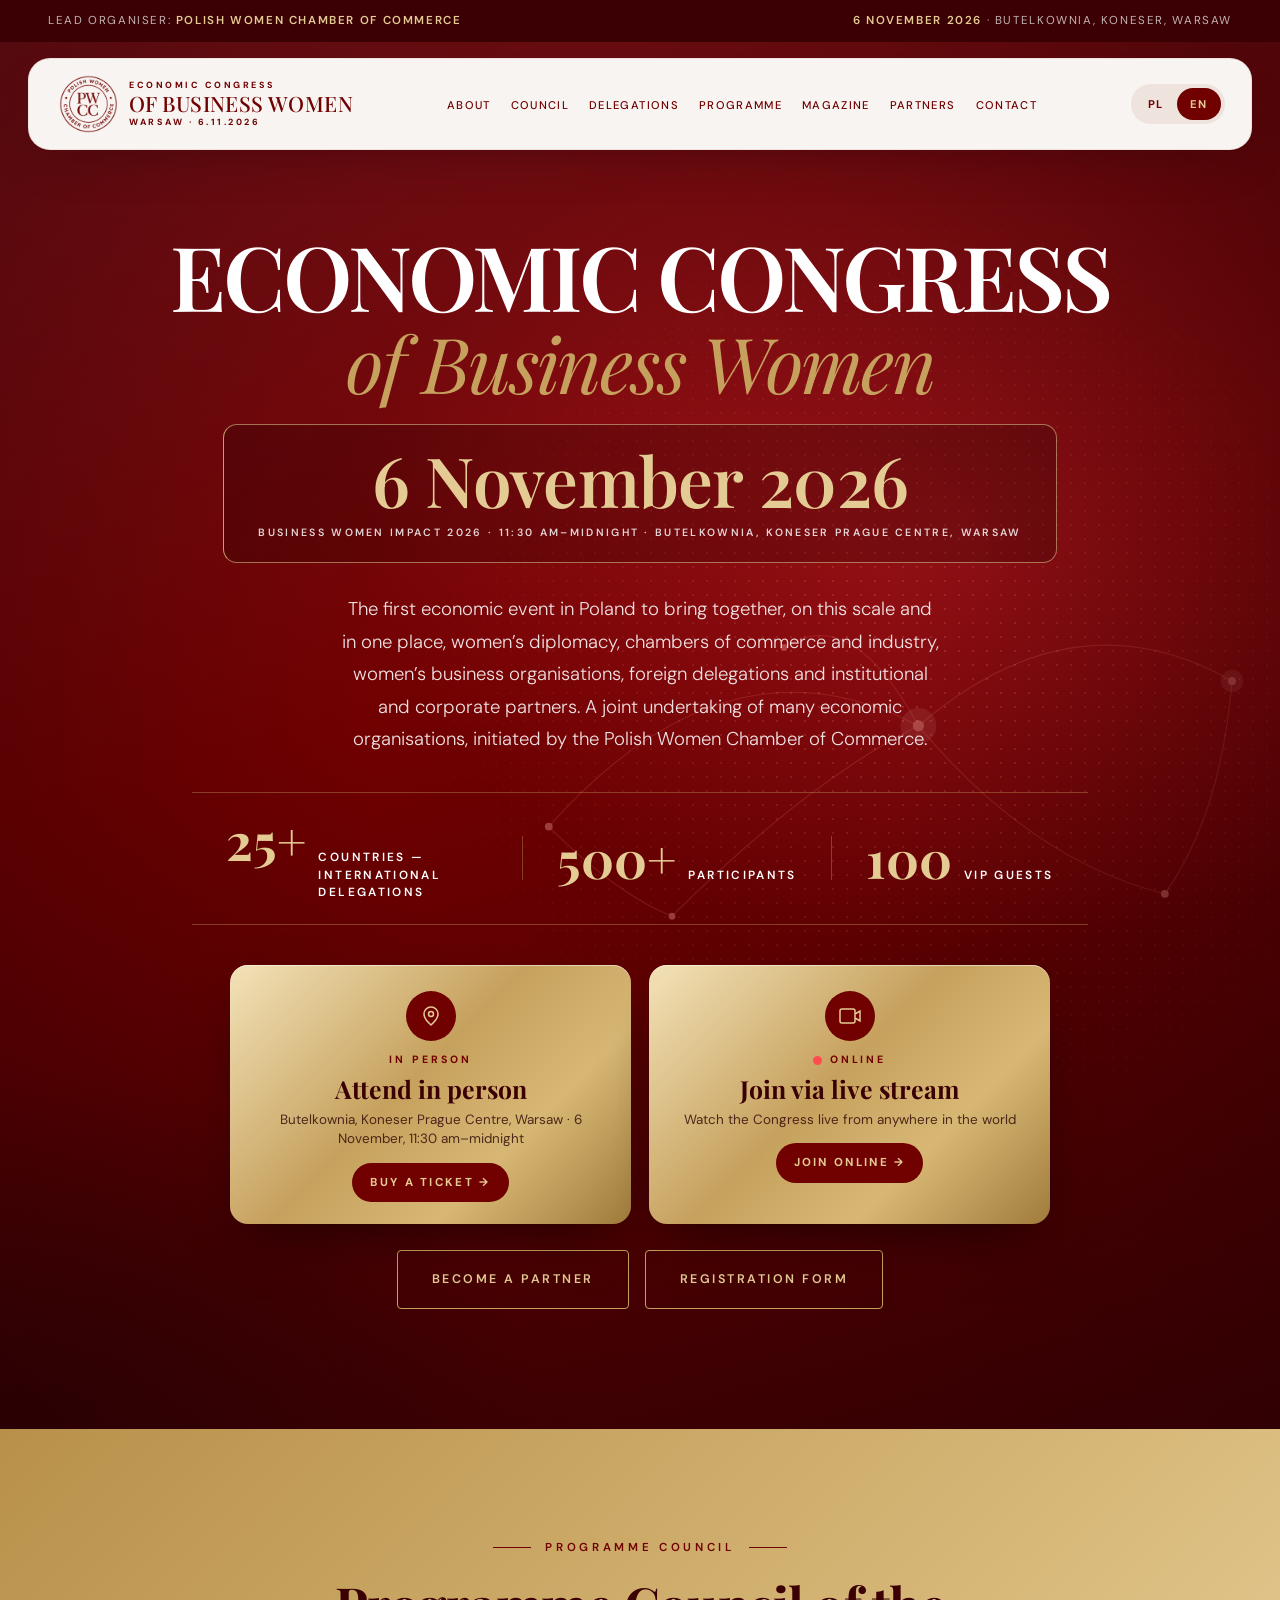
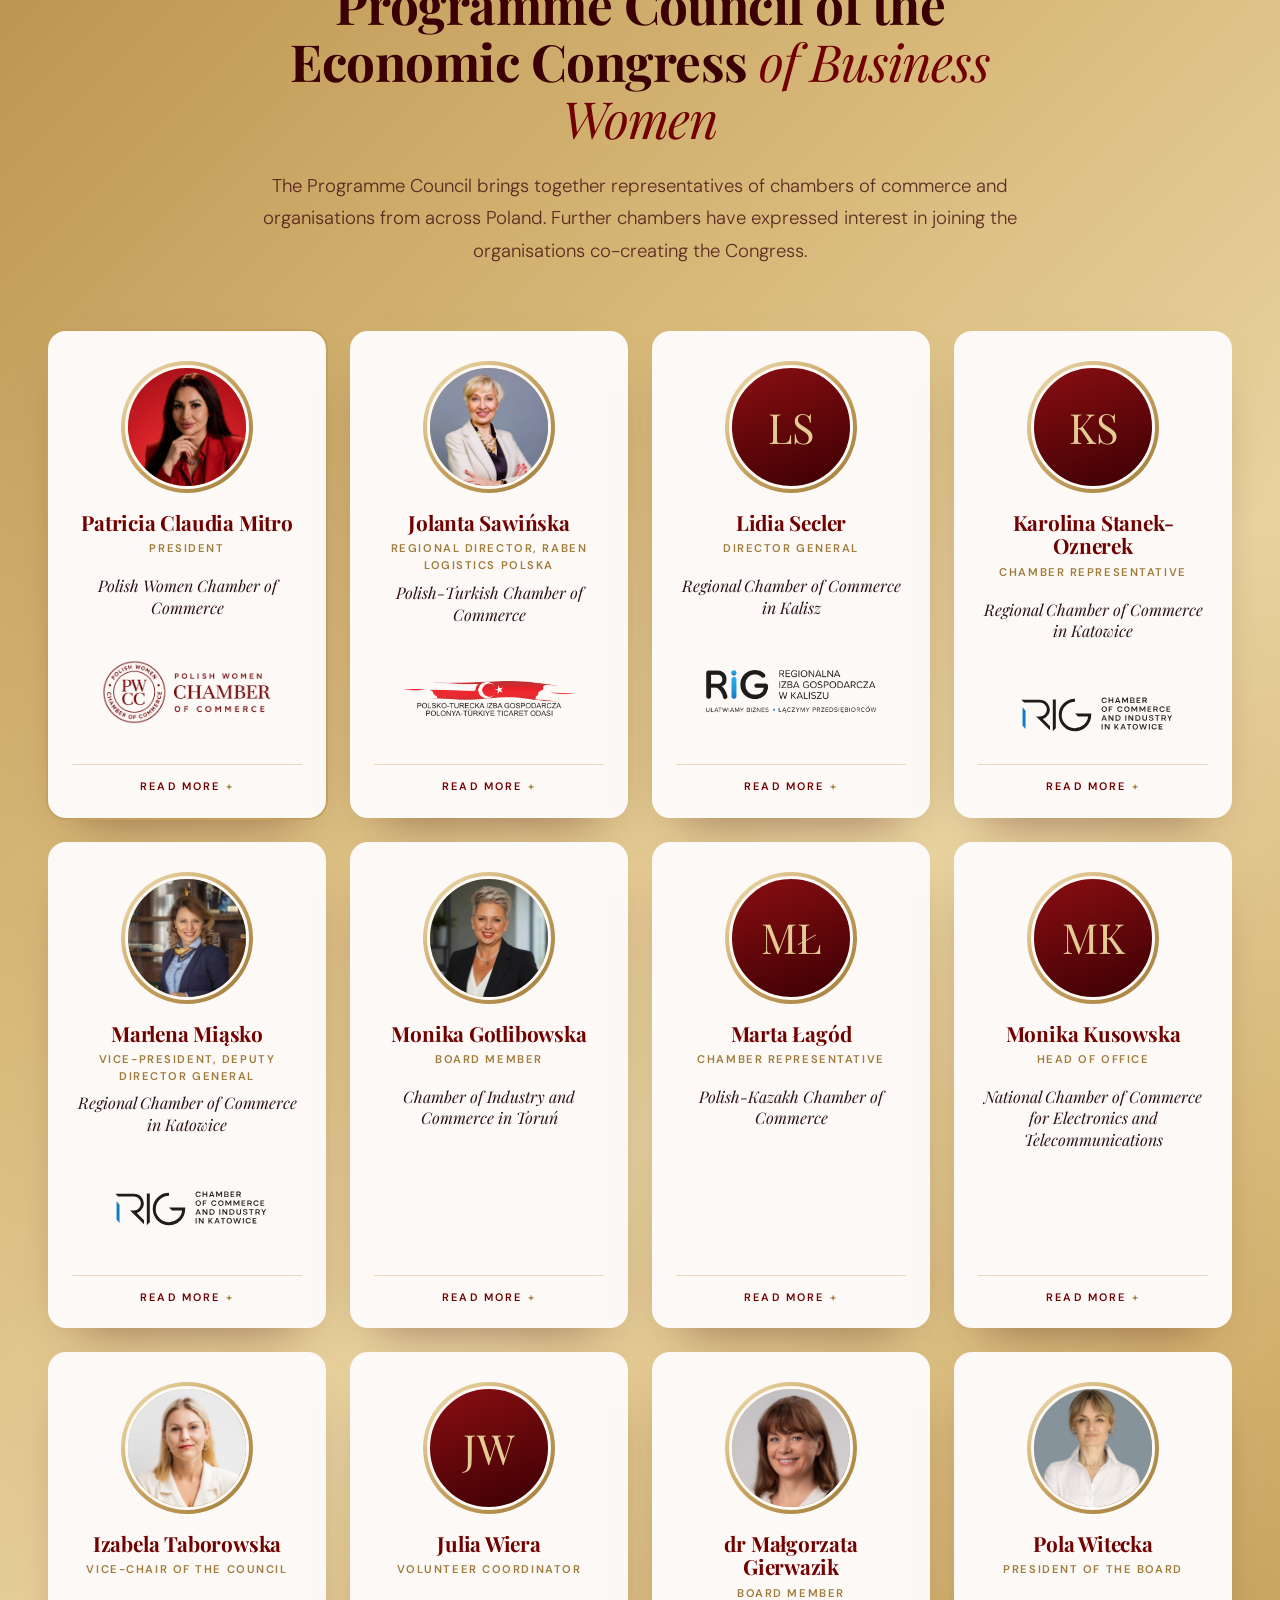
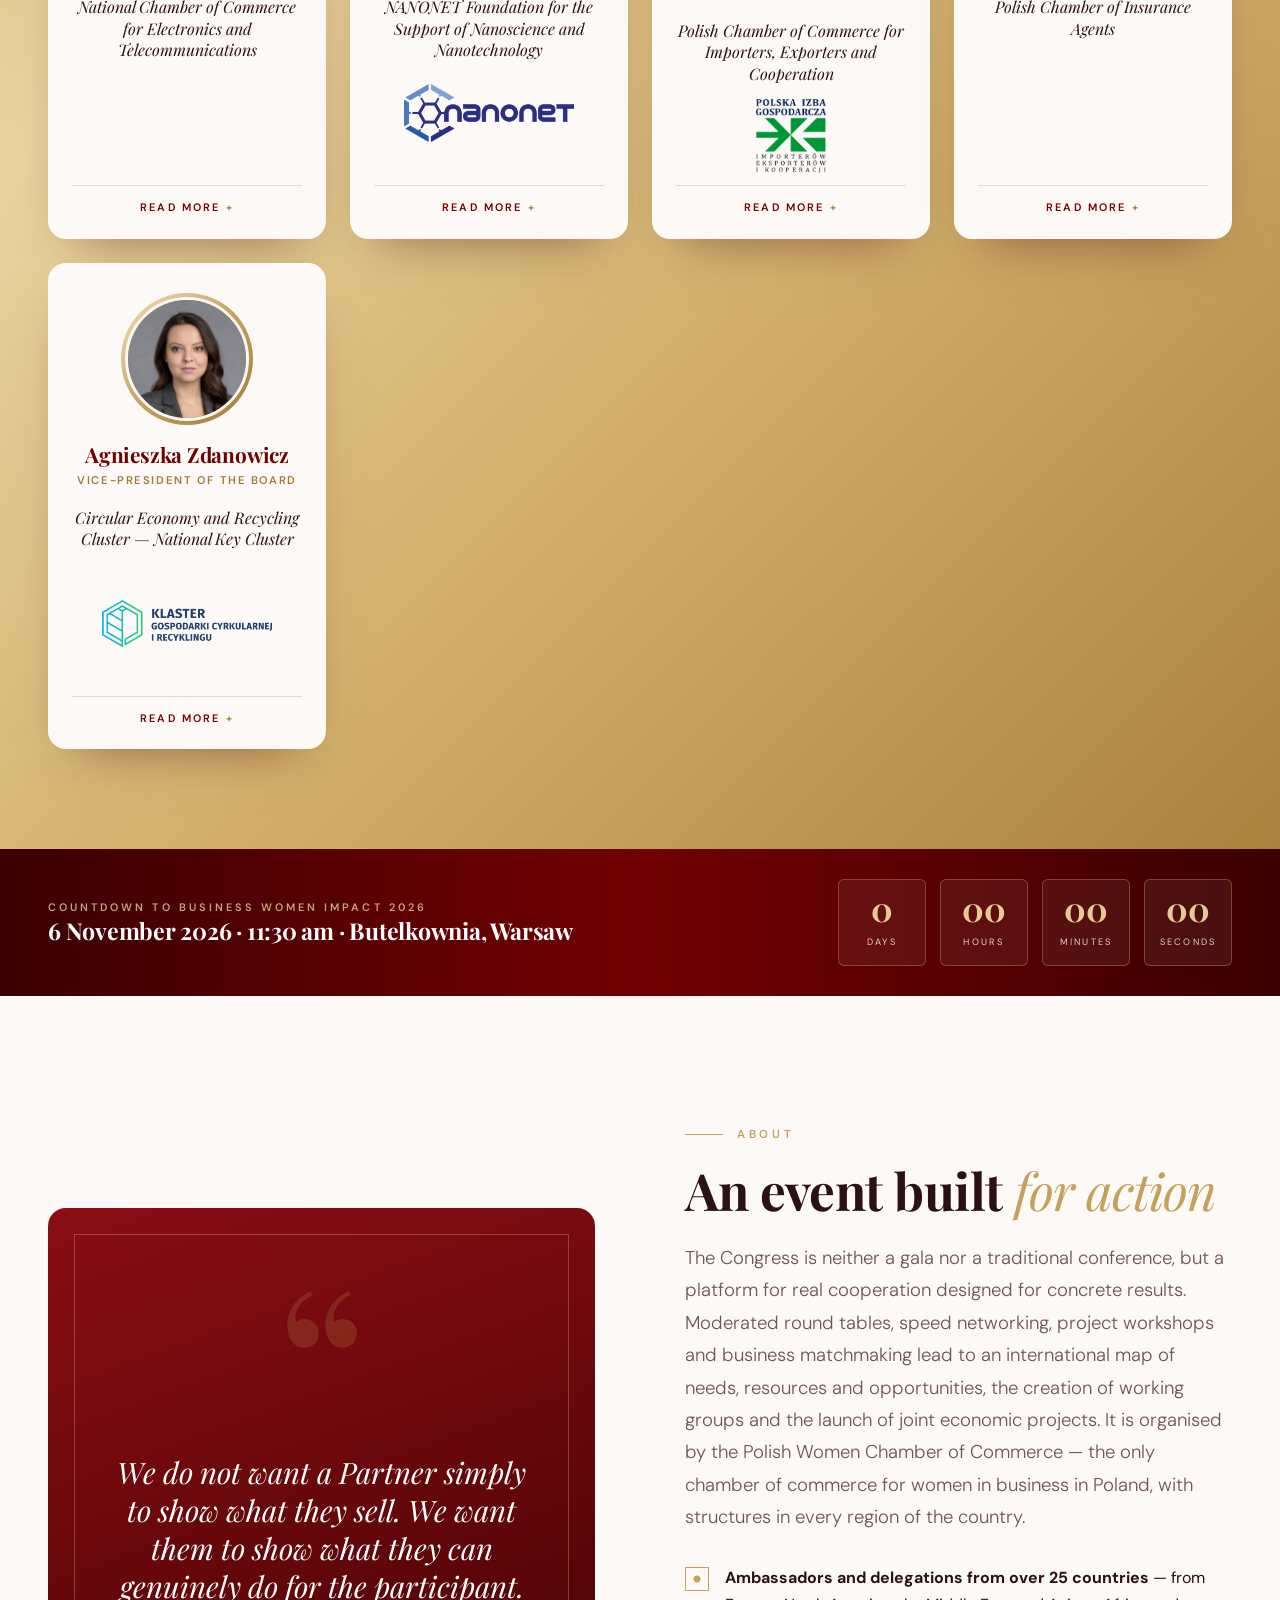
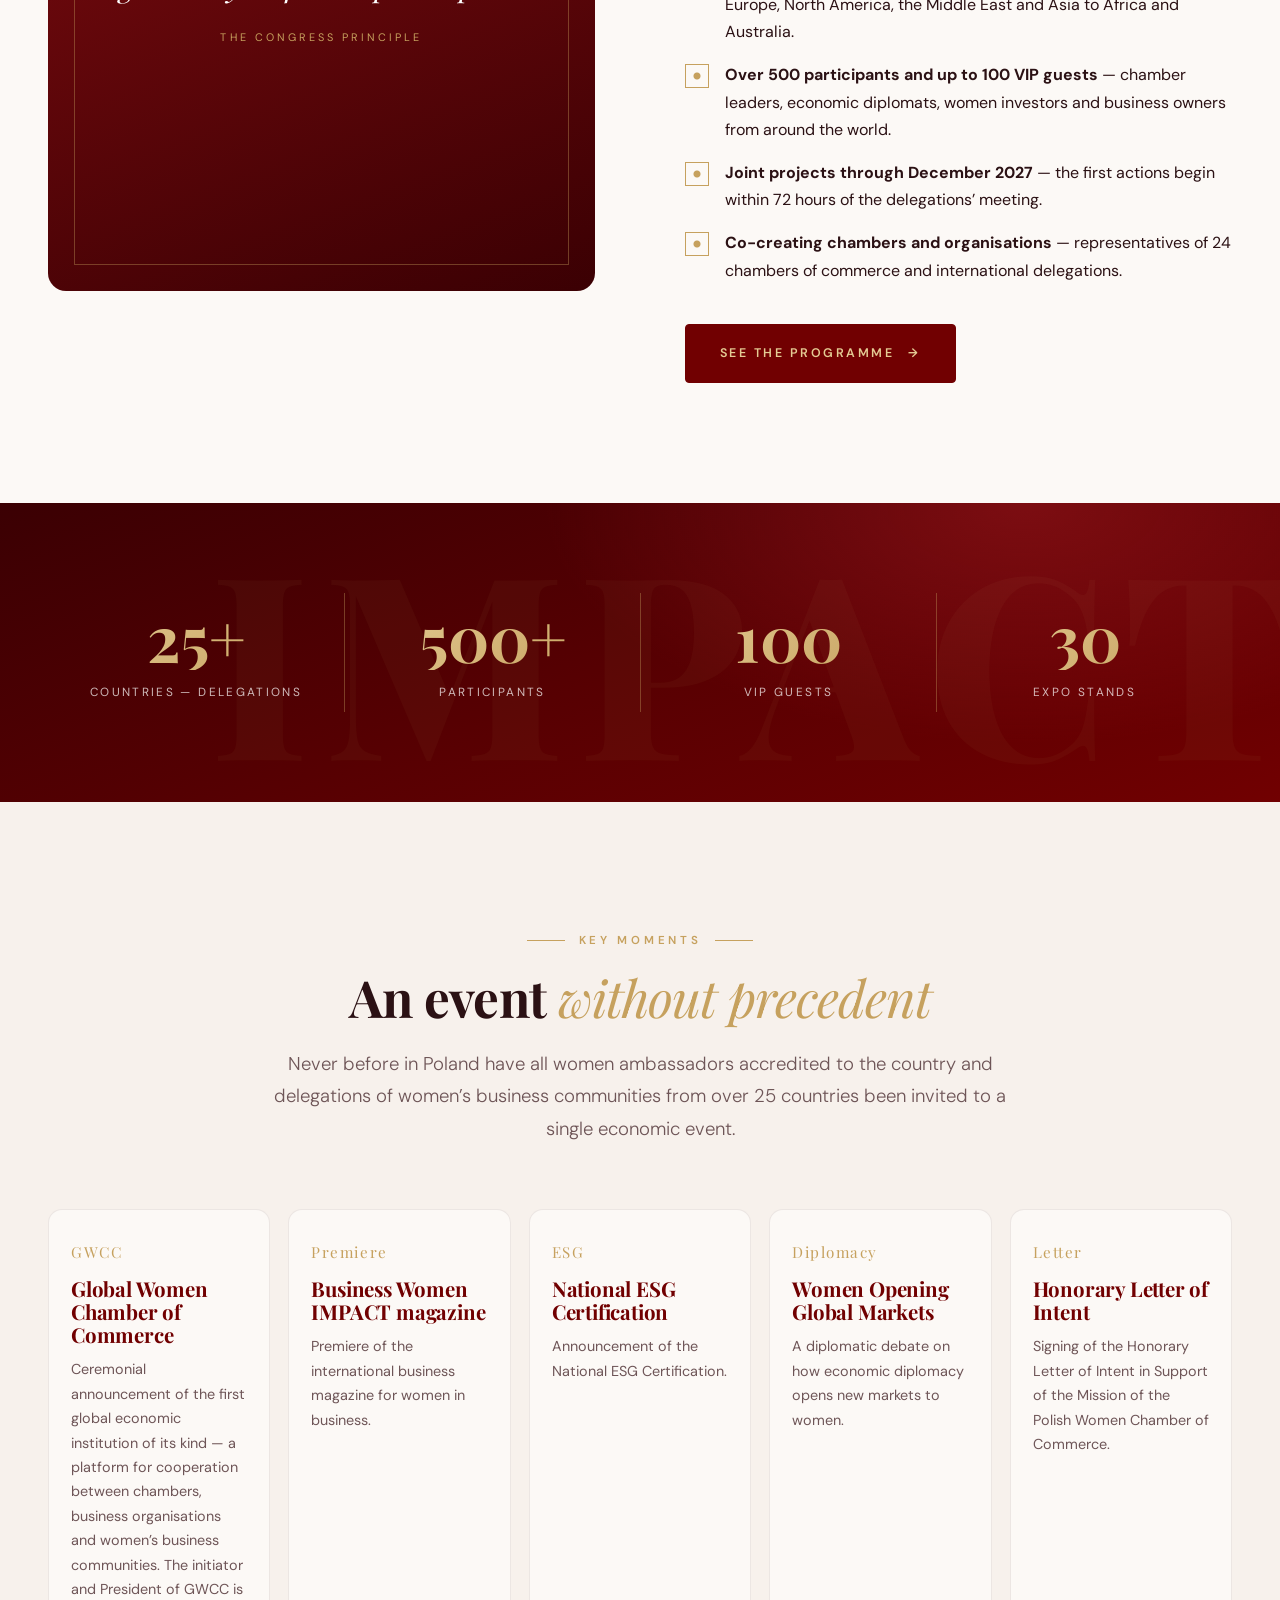
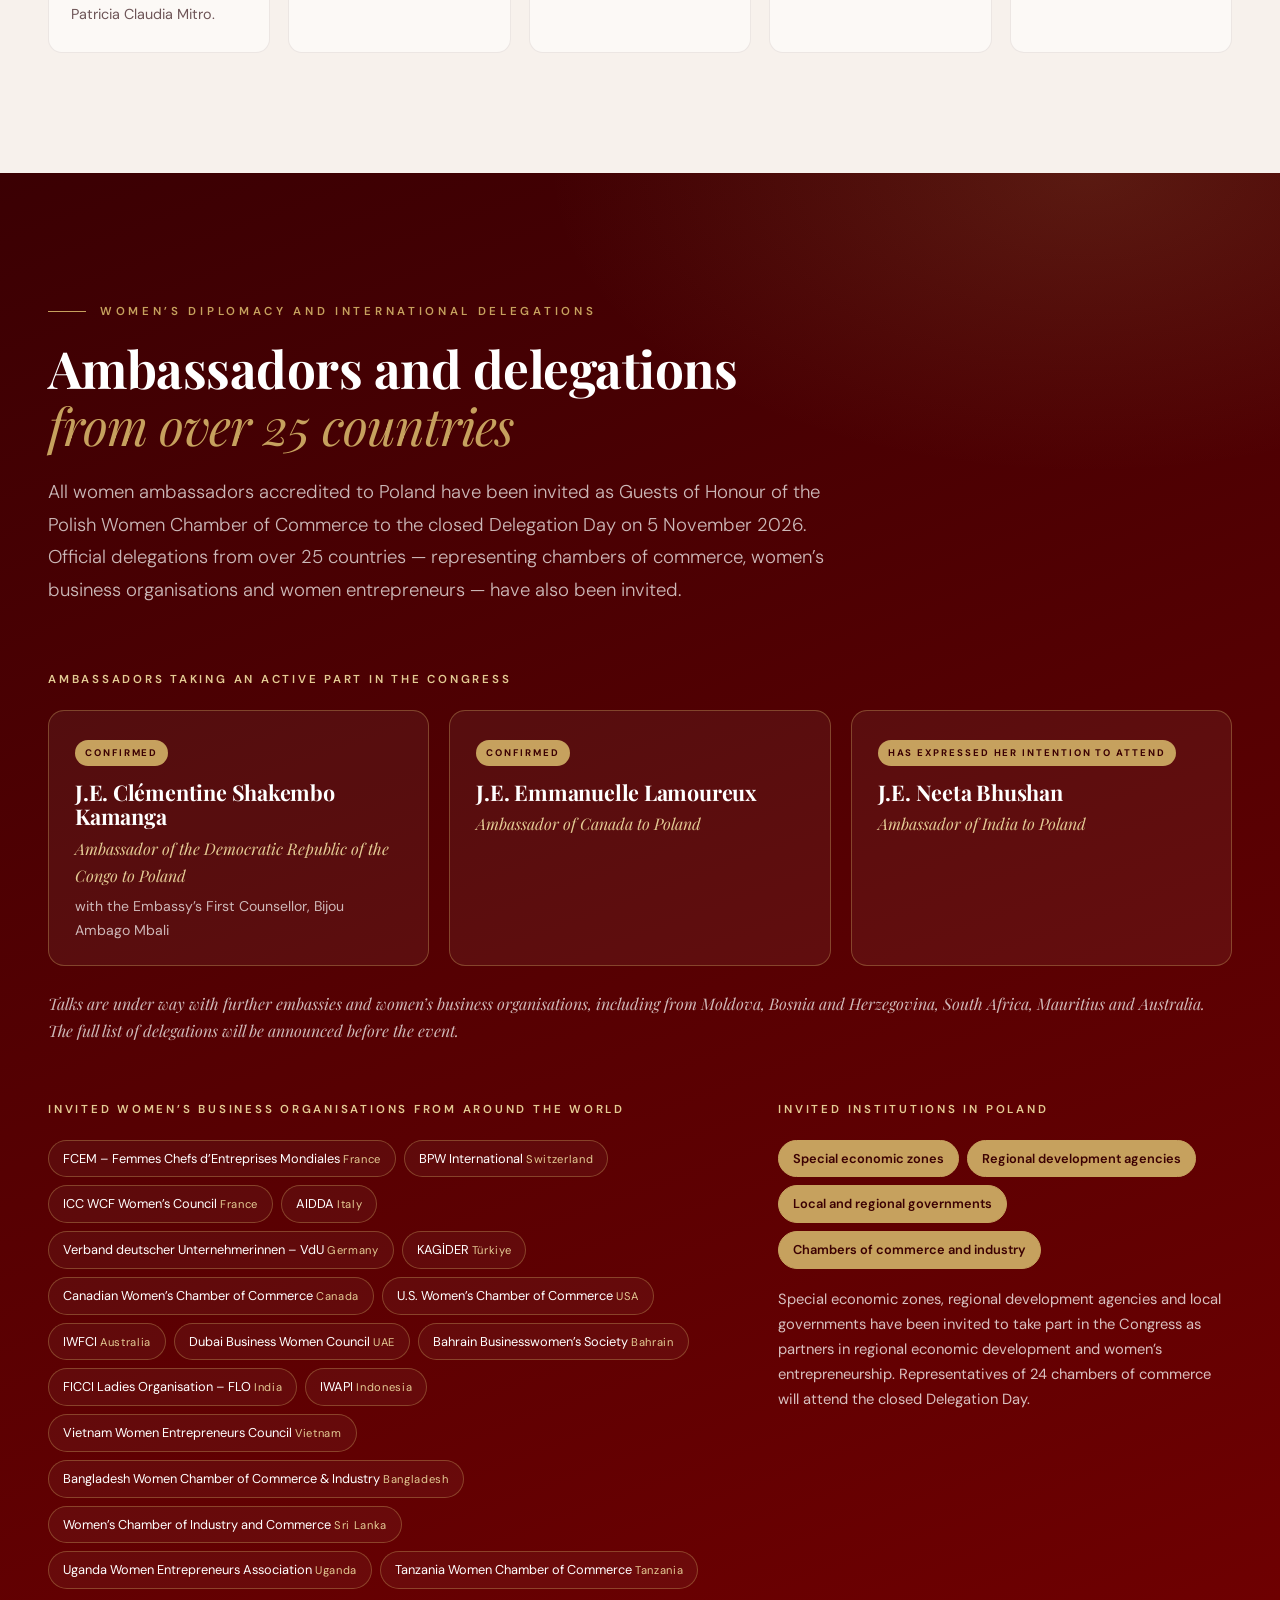
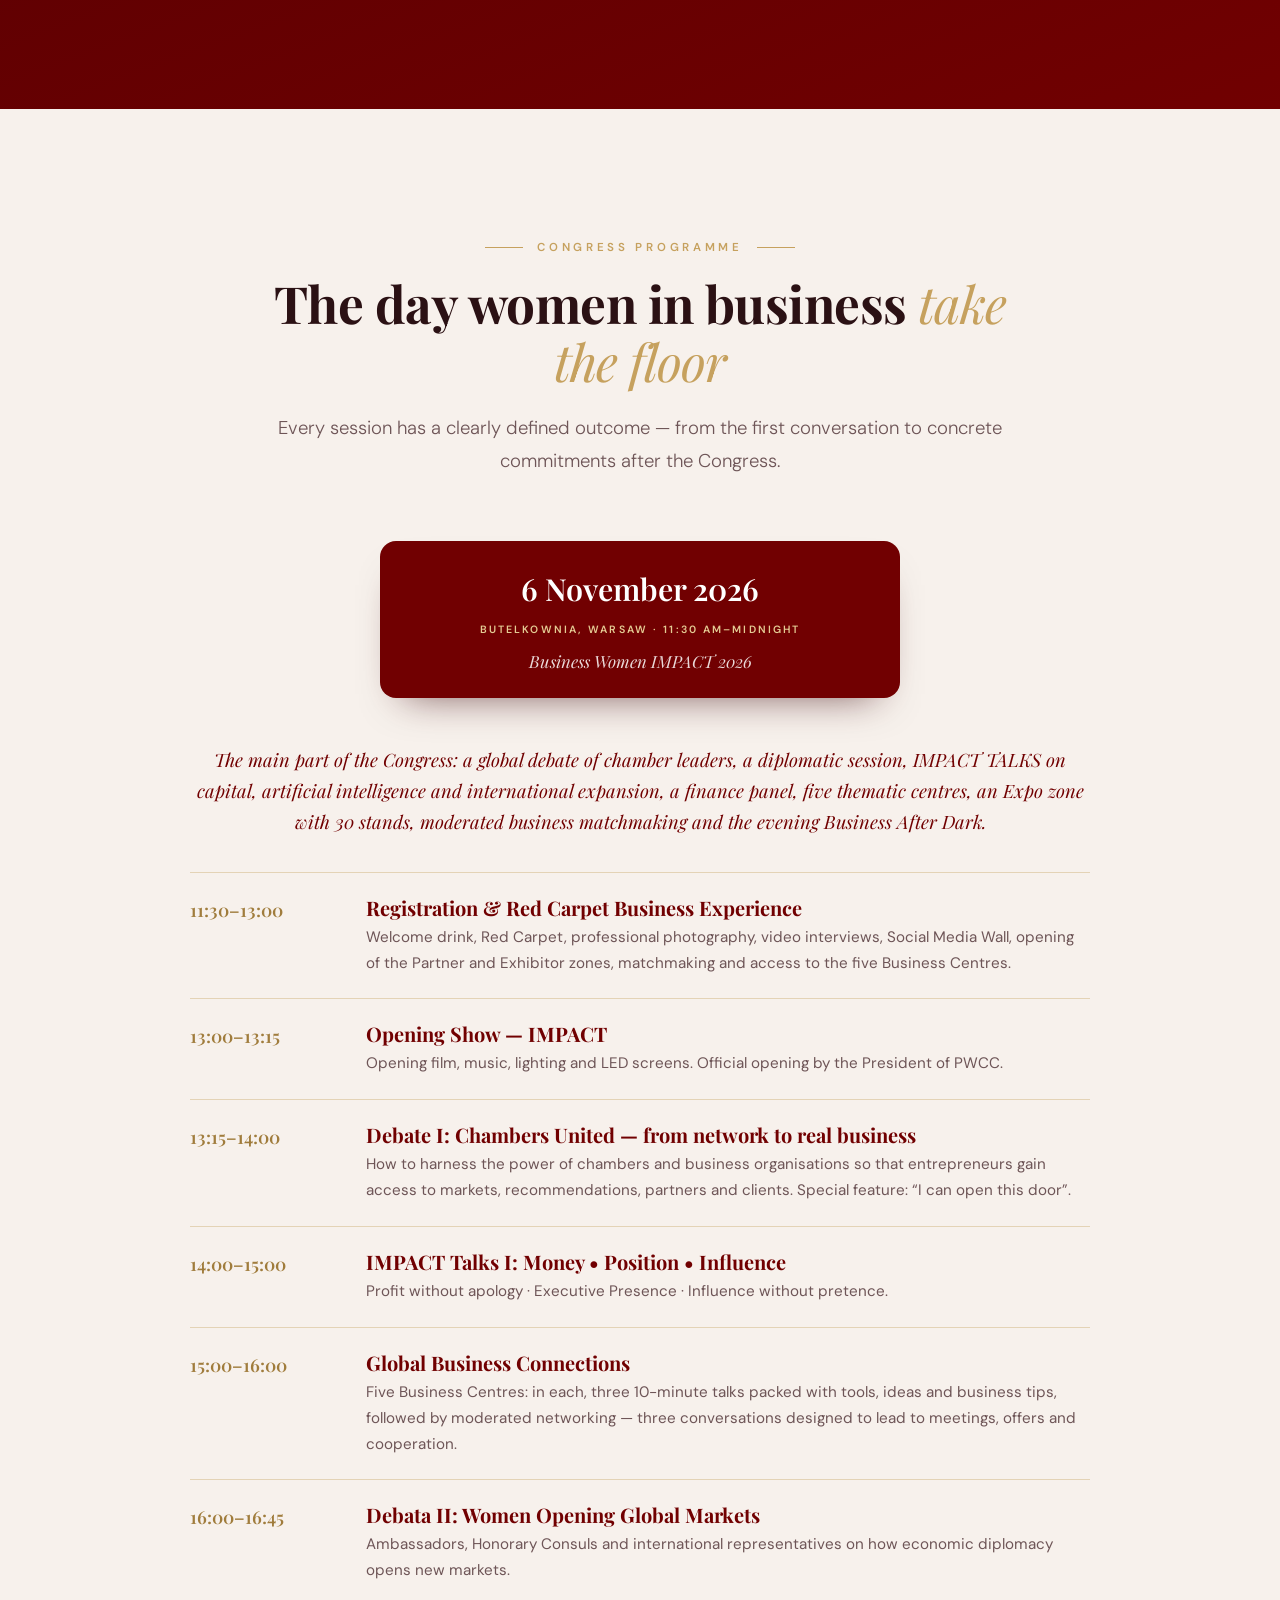
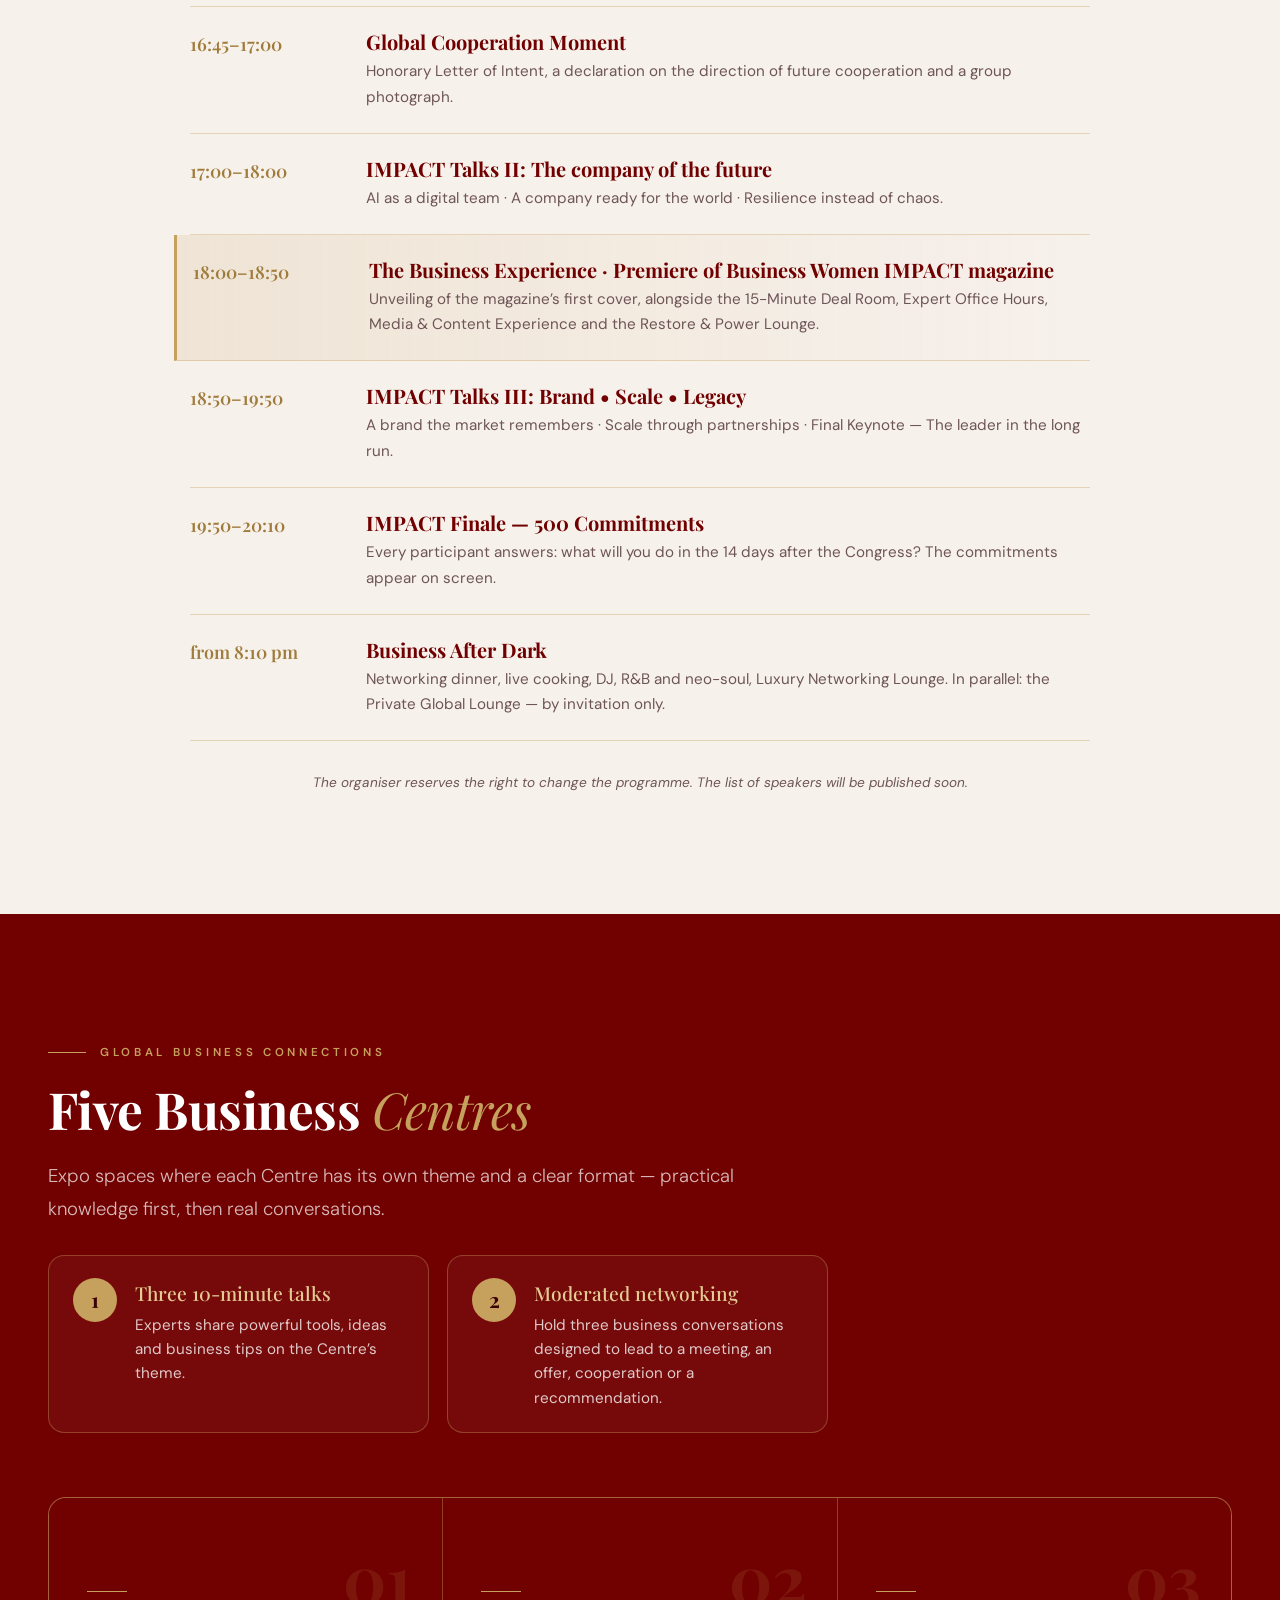
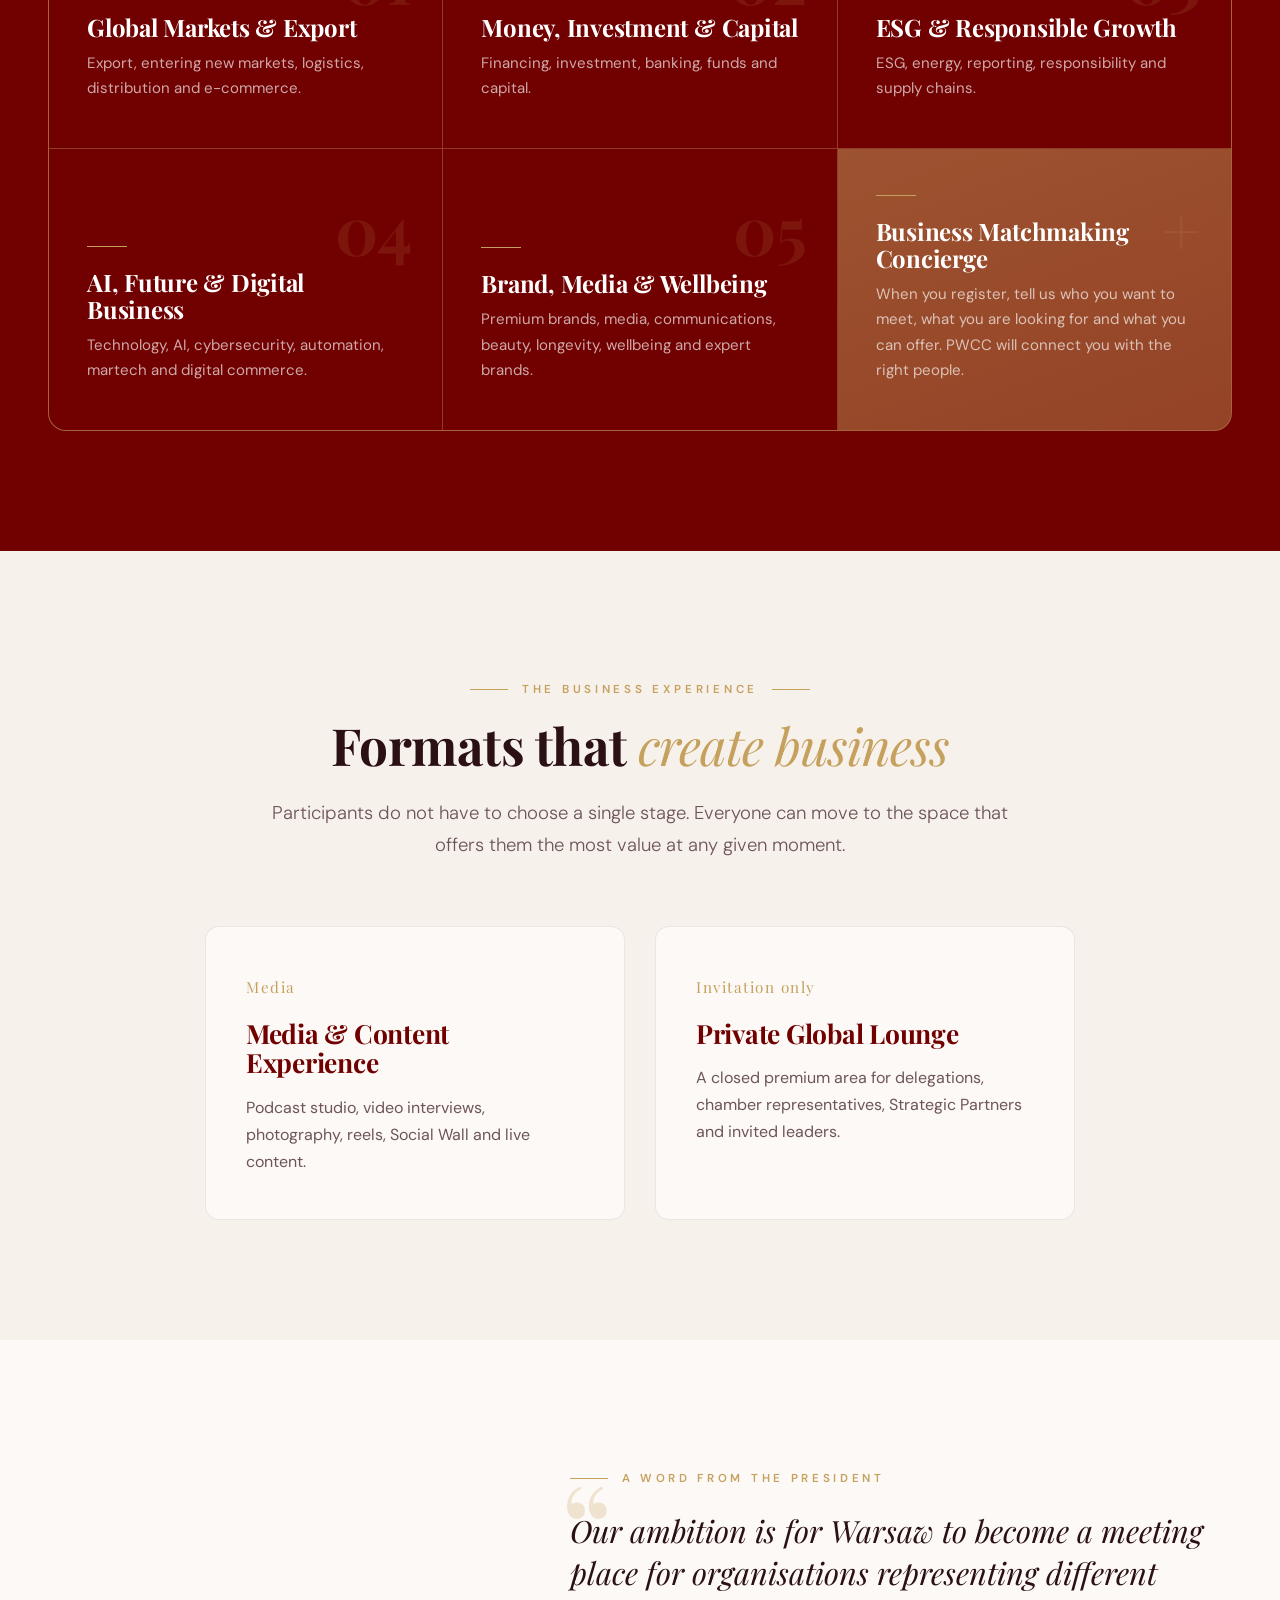
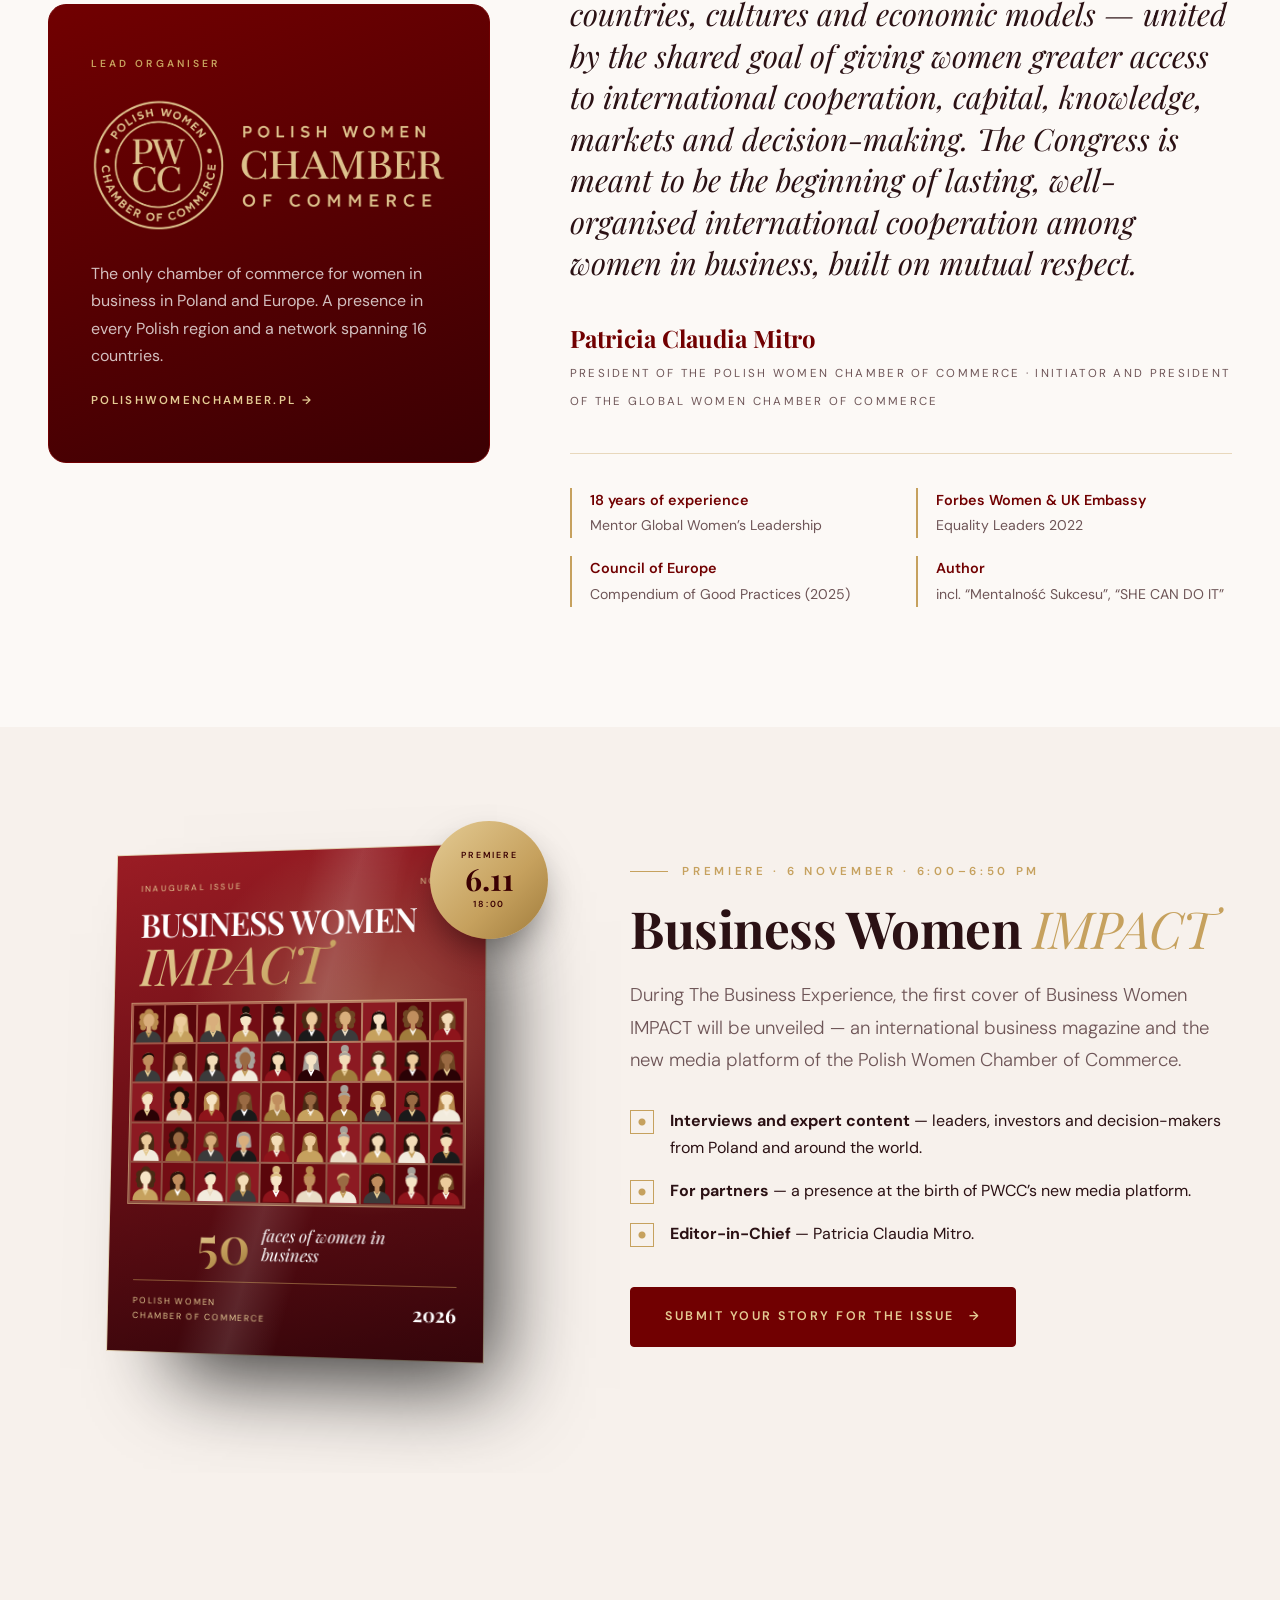
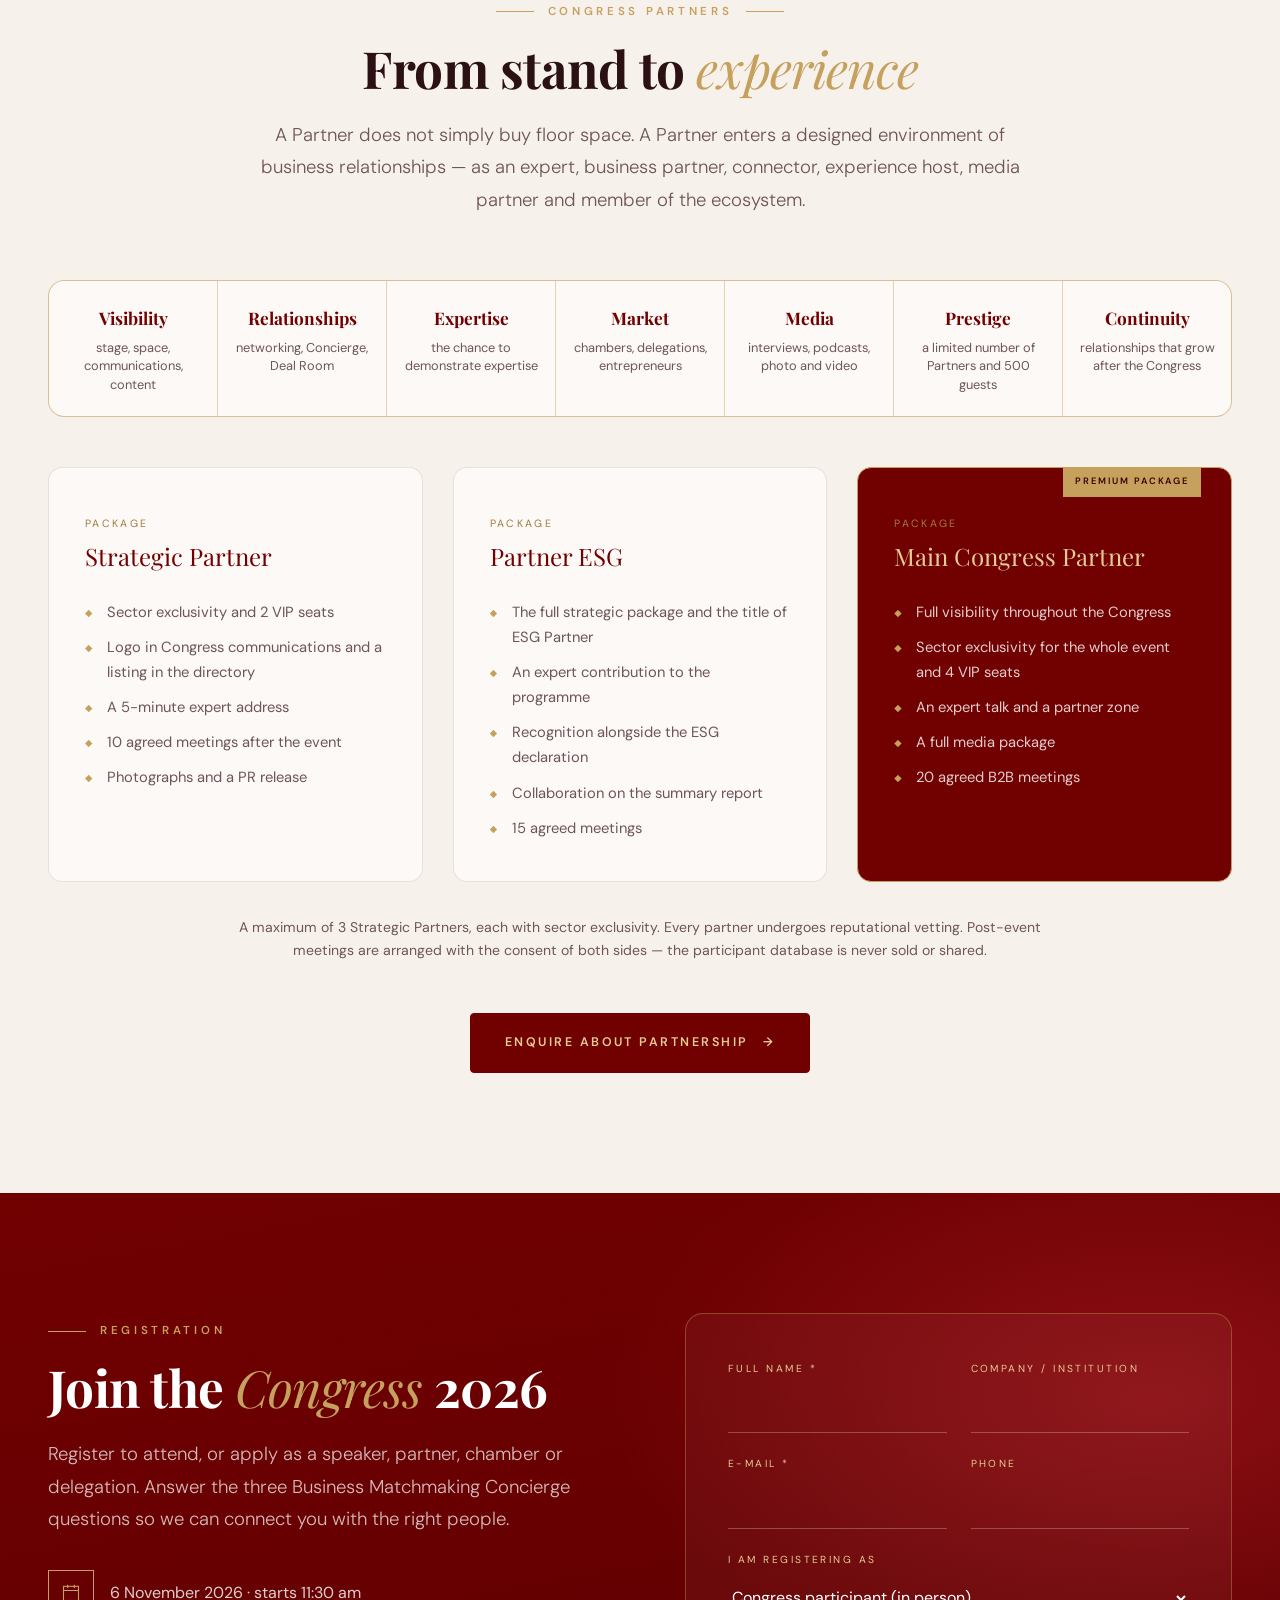
==== index.html @ 7d4ce912 "Add event partners strip above the footer Aelix Noir, iwork employment, Certyfikacja Krajowa, Patric" ====
<!DOCTYPE html>
<html lang="pl">
<head>
<meta charset="UTF-8">
<meta name="viewport" content="width=device-width, initial-scale=1">
<title>Kongres Gospodarczy Kobiet Biznesu · 6 listopada 2026 · Butelkownia, Warszawa</title>
<meta name="description" content="Kongres Gospodarczy Kobiet Biznesu — Business Women IMPACT 2026. 5–6 listopada 2026, Butelkownia, Centrum Praskie Koneser, Warszawa. Ambasadorki, delegacje z ponad 25 państw, ponad 500 uczestników, powołanie Global Women Chamber of Commerce. Organizator: Polish Women Chamber of Commerce.">
<meta property="og:title" content="Kongres Gospodarczy Kobiet Biznesu · 6 listopada 2026 · Warszawa">
<meta property="og:description" content="Business Women IMPACT 2026 — 25 delegacji zagranicznych, 500 uczestników online i offline, debaty, IMPACT Talks, Centra Biznesowe i premiera magazynu. Organizator: PWCC.">
<meta property="og:url" content="https://kongresgospodarczypwcc.pl/">
<link rel="canonical" href="https://kongresgospodarczypwcc.pl/">
<meta property="og:type" content="website">
<meta property="og:image" content="https://kongresgospodarczypwcc.pl/assets/patricia-claudia-mitro.jpg">
<meta name="theme-color" content="#710001">
<link rel="preconnect" href="https://fonts.googleapis.com">
<link rel="preconnect" href="https://fonts.gstatic.com" crossorigin>
<link href="https://fonts.googleapis.com/css2?family=Playfair+Display:ital,wght@0,400;0,500;0,600;0,700;0,800;1,400;1,500;1,600&family=DM+Sans:opsz,wght@9..40,300;9..40,400;9..40,500;9..40,600;9..40,700&display=swap" rel="stylesheet">
<style>
/* =========================================================
   PALETA MARKI — zmień tutaj, a cała strona się dopasuje
   ========================================================= */
:root{
  --navy:#710001;        /* bordo PWCC — kolor z logotypu */
  --navy-2:#8A0E12;      /* bordo jaśniejsze */
  --ink:#3B0003;         /* najciemniejsze bordo */
  --gold:#C6A15E;        /* złoto — akcent (przyciski, kursywa) */
  --gold-light:#E4CB94;  /* szampańskie złoto */
  --gold-deep:#A07C3C;
  --rose:#A3262E;        /* czerwień karminowa — poświata */
  --cream:#F7F1EC;       /* kremowy — jasne sekcje */
  --paper:#FCF9F6;
  --shell:#F8F4F1;       /* tło paska menu */
  --text:#2B1114;
  --muted:#6E5557;
  --line:rgba(198,161,94,.38);
  --serif:'Playfair Display', 'Bodoni 72', Didot, Georgia, serif;
  --serif-2:'Playfair Display', Georgia, serif;
  --sans:'DM Sans', system-ui, -apple-system, 'Segoe UI', sans-serif;
  --max:1240px;
}
*{box-sizing:border-box;margin:0;padding:0}
html{scroll-behavior:smooth}
body{font-family:var(--sans);color:var(--text);background:var(--paper);line-height:1.7;font-weight:400;-webkit-font-smoothing:antialiased;overflow-x:hidden}
img{max-width:100%;display:block}
a{color:inherit;text-decoration:none}
.wrap{max-width:var(--max);margin:0 auto;padding:0 28px}
.eyebrow{font-family:var(--sans);font-size:.72rem;letter-spacing:.32em;text-transform:uppercase;color:var(--gold);font-weight:600;display:inline-flex;align-items:center;gap:14px}
.eyebrow::before{content:"";width:38px;height:1px;background:currentColor}
.eyebrow.center::after{content:"";width:38px;height:1px;background:currentColor}
h1,h2,h3{font-family:var(--serif);font-weight:700;line-height:1.12;letter-spacing:-.01em}
h2{font-size:clamp(2rem,4vw,3.2rem);margin:18px 0 22px}
h2 em,h1 em{font-style:italic;color:var(--gold);font-weight:400;letter-spacing:-.02em}
.lead{font-family:var(--sans);font-weight:300;font-size:clamp(1.08rem,1.45vw,1.22rem);line-height:1.75;color:var(--muted)}
.btn{display:inline-flex;align-items:center;gap:14px;padding:18px 34px;border-radius:4px;font-size:.78rem;letter-spacing:.2em;text-transform:uppercase;font-weight:600;border:1px solid var(--gold);transition:all .35s ease;cursor:pointer;font-family:var(--sans)}
.btn-gold{background:var(--gold);color:#2A0A0D;border-color:var(--gold)}
.btn-gold:hover{background:var(--gold-light);transform:translateY(-2px);box-shadow:0 14px 34px -12px rgba(201,164,92,.7)}
.btn-ghost{color:var(--gold-light);background:transparent}
.btn-ghost:hover{background:rgba(201,164,92,.12)}
.btn-dark{background:var(--navy);color:var(--gold-light);border-color:var(--navy)}
.btn-dark:hover{background:var(--ink)}
.btn .arr{transition:transform .3s}
.btn:hover .arr{transform:translateX(5px)}

/* ---------- TOP BAR ---------- */
.topbar{background:var(--ink);color:rgba(255,255,255,.7);font-size:.72rem;letter-spacing:.14em;text-transform:uppercase}
.topbar .wrap{display:flex;justify-content:space-between;align-items:center;height:42px;gap:20px;white-space:nowrap}
@media (max-width:1500px){.topbar .tb-sub{display:none}}
.topbar b{color:var(--gold-light);font-weight:600}
.topbar .tb-right{display:flex;gap:22px;align-items:center}
.topbar .tb-right a:hover{color:var(--gold-light)}
.lang{display:flex;gap:4px}
.lang button{background:none;border:0;font:inherit;letter-spacing:inherit;color:inherit;cursor:pointer;opacity:.6;padding:4px 6px}
.lang button.on{opacity:1;color:var(--gold-light);font-weight:600}
.lang-pill{display:flex;flex:none;background:#EFE3DE;border-radius:40px;padding:4px}
.lang-pill button{border:0;background:none;cursor:pointer;font-family:var(--sans);font-size:.7rem;font-weight:700;letter-spacing:.14em;color:var(--navy);padding:9px 13px;border-radius:40px;transition:.3s}
.lang-pill button.on{background:var(--navy);color:var(--gold-light)}

/* ---------- HEADER ---------- */
header.nav{position:sticky;top:0;z-index:50;padding:16px 0;margin-bottom:-124px;transition:padding .3s}
header.nav .wrap{max-width:calc(var(--max) + 40px)}
.nav .shell{display:flex;align-items:center;justify-content:space-between;height:92px;gap:24px;background:var(--shell);border-radius:22px;padding:0 26px 0 30px;box-shadow:0 18px 50px -24px rgba(40,4,8,.55);border:1px solid rgba(107,15,22,.08);position:relative}
header.nav.scrolled{padding:8px 0}
header.nav.scrolled .shell{height:78px;box-shadow:0 18px 40px -18px rgba(40,4,8,.6)}
.logo{display:flex;align-items:center;gap:12px;line-height:1;color:var(--navy);white-space:nowrap;flex:none}
.logo .emblem{width:58px;height:58px;flex:none}
.logo .words{display:flex;flex-direction:column}
.logo .l0,.logo .l2{font-family:var(--sans);font-weight:700;font-size:.56rem;letter-spacing:.28em;text-transform:uppercase}
.logo .l1{font-family:var(--serif);font-size:1.32rem;font-weight:500;letter-spacing:.02em;margin:3px 0 4px;text-transform:uppercase}
.logo.light{color:var(--gold-light)}
.menu{display:flex;gap:24px;list-style:none;white-space:nowrap}
.menu a{color:var(--navy);font-size:.72rem;letter-spacing:.14em;text-transform:uppercase;font-weight:500;position:relative;padding:6px 0}
.menu a::after{content:"";position:absolute;left:0;bottom:0;width:0;height:1px;background:var(--gold);transition:width .3s}
.menu a:hover{color:var(--gold-deep)}
.menu a:hover::after{width:100%}
.nav .btn{padding:13px 22px;font-size:.7rem;white-space:nowrap;flex:none}
.burger{display:none;background:#EFE3DE;border:0;width:58px;height:58px;border-radius:50%;cursor:pointer;position:relative}
.burger span,.burger span::before,.burger span::after{position:absolute;left:17px;width:24px;height:2px;border-radius:2px;background:var(--navy);content:"";transition:.3s}
.burger span{top:28px}.burger span::before{top:-8px;left:0}.burger span::after{top:8px;left:0}

/* ---------- HERO ---------- */
.hero{position:relative;background:radial-gradient(1000px 700px at 75% 35%,rgba(196,38,48,.45),transparent 60%),radial-gradient(900px 600px at 0% 100%,rgba(30,2,5,.7),transparent 60%),linear-gradient(165deg,#8A161D 0%,var(--navy) 45%,var(--ink) 100%);color:#fff;overflow:hidden;padding:165px 0 120px}
.hero::before{content:"";position:absolute;inset:0;background-image:radial-gradient(rgba(255,120,110,.22) 1px,transparent 1.4px);background-size:14px 14px;mask-image:radial-gradient(ellipse 60% 55% at 72% 45%,#000 10%,transparent 70%);-webkit-mask-image:radial-gradient(ellipse 60% 55% at 72% 45%,#000 10%,transparent 70%)}
.hero .net{position:absolute;right:-5%;top:10%;width:70%;height:85%;opacity:.55;pointer-events:none}
.hero .wrap{position:relative;display:grid;grid-template-columns:minmax(0,1000px);justify-content:center;text-align:center}
.hero .wrap > div{display:flex;flex-direction:column;align-items:center}
.hero .lead{margin-left:auto;margin-right:auto}
.hero h1{font-size:clamp(2.8rem,7vw,6.4rem);margin:24px 0 28px;font-weight:600;text-transform:uppercase;letter-spacing:-.035em;line-height:.98}
.hero h1 em{display:block;text-transform:none;font-size:.86em;letter-spacing:-.03em;margin-top:6px}
.hero h1 .thin{display:block;font-family:var(--sans);font-weight:500;font-size:.78rem;line-height:1.6;color:rgba(255,255,255,.75);letter-spacing:.26em;margin-bottom:22px}
.hero .lead{color:rgba(255,255,255,.88);max-width:600px}
.hero-meta{display:flex;flex-wrap:wrap;gap:34px;margin:38px 0 40px;padding:24px 0;border-top:1px solid var(--line);border-bottom:1px solid var(--line)}
.hero-meta div small{display:block;font-size:.64rem;letter-spacing:.28em;text-transform:uppercase;color:var(--gold);margin-bottom:6px}
.hero-meta div strong{font-family:var(--serif);font-size:1.15rem;font-weight:500}
.hero-ctas{display:flex;gap:16px;flex-wrap:wrap}

.publisher{display:inline-block;margin-bottom:6px;transition:opacity .3s}
.publisher img{height:78px;width:auto}
.publisher:hover{opacity:.85}
.partners-grid .plogo.logo-tile{background:var(--paper);border:1px solid var(--line)}
.plogo.logo-tile img{width:88%;height:auto}
.f-publisher{margin-top:26px}
.f-publisher small{display:block;font-size:.62rem;letter-spacing:.28em;text-transform:uppercase;color:var(--gold);margin-bottom:12px;font-weight:600}
.f-publisher img{height:56px;width:auto}

/* Magazine cover mock-up */
.cover-stage{position:relative;perspective:1600px;display:flex;justify-content:center}
.cover{width:min(380px,100%);aspect-ratio:3/4;position:relative;transform:rotateY(-12deg) rotateX(4deg);transform-style:preserve-3d;box-shadow:40px 50px 80px -30px rgba(0,0,0,.8),0 0 0 1px rgba(201,164,92,.4);background:radial-gradient(circle at 70% 35%,rgba(230,207,154,.35),transparent 45%),linear-gradient(170deg,#9A1C24 0%,#6B0F16 50%,#34050A 100%);padding:28px 26px;display:flex;flex-direction:column;transition:transform .8s cubic-bezier(.2,.8,.2,1);animation:float 7s ease-in-out infinite}
.cover-stage:hover .cover{transform:rotateY(-4deg) rotateX(1deg)}
@keyframes float{50%{translate:0 -12px}}
.cover::after{content:"";position:absolute;inset:0;background:linear-gradient(105deg,transparent 40%,rgba(255,255,255,.12) 50%,transparent 60%);pointer-events:none}
.cover .c-top{display:flex;justify-content:space-between;font-size:.55rem;letter-spacing:.25em;color:var(--gold-light);text-transform:uppercase}
.cover .c-mast{font-family:var(--serif);font-weight:600;text-transform:uppercase;line-height:.9;margin-top:14px;color:#fff;font-size:2.1rem;letter-spacing:-.03em}
.cover .c-mast span{display:block;font-family:var(--serif);font-style:italic;font-weight:500;text-transform:none;font-size:3.3rem;letter-spacing:-.02em;background:linear-gradient(135deg,var(--gold-light),var(--gold) 60%,var(--gold-deep));-webkit-background-clip:text;background-clip:text;color:transparent;margin-top:4px}
.cover{overflow:hidden}
.cover > *{position:relative;z-index:2}
.cover .c-photo{position:absolute;z-index:0;left:0;right:0;top:16%;width:100%;height:auto;-webkit-mask-image:linear-gradient(to bottom,transparent 0,#000 14%);mask-image:linear-gradient(to bottom,transparent 0,#000 14%)}
.cover .c-shade{position:absolute;z-index:1;inset:0;background:linear-gradient(to bottom,transparent 55%,rgba(40,3,6,.55) 75%,rgba(30,2,4,.92) 100%)}
.cover .c-silh{flex:1;position:relative;margin:10px 0}
.cover .c-lines{position:absolute;left:0;bottom:6px;display:flex;flex-direction:column;gap:10px;max-width:40%;z-index:2}
.cover .c-name{position:absolute;right:0;bottom:6px;text-align:right;font-family:var(--serif);font-style:italic;color:var(--gold-light);font-size:.95rem;line-height:1.1;text-shadow:0 2px 12px rgba(0,0,0,.5)}
.cover .c-name small{display:block;font-family:var(--sans);font-style:normal;font-size:.46rem;letter-spacing:.22em;text-transform:uppercase;color:#fff;margin-top:4px}
.cover .c-lines p{text-shadow:0 2px 10px rgba(0,0,0,.6);font-family:var(--serif-2);font-size:.82rem;line-height:1.15;color:#fff}
.cover .c-lines p b{display:block;font-family:var(--sans);font-size:.5rem;letter-spacing:.25em;color:var(--gold);text-transform:uppercase;font-weight:600;margin-bottom:3px}
.cover .c-bottom{display:flex;justify-content:space-between;align-items:flex-end;border-top:1px solid rgba(201,164,92,.5);padding-top:10px;font-size:.55rem;letter-spacing:.2em;color:var(--gold-light);text-transform:uppercase}
.cover .c-bottom strong{font-family:var(--serif);font-size:1.2rem;letter-spacing:0;color:#fff;text-transform:none}
.seal{position:absolute;top:-26px;right:-8px;width:118px;height:118px;border-radius:50%;background:linear-gradient(135deg,var(--gold-light),var(--gold) 60%,var(--gold-deep));color:var(--ink);display:flex;flex-direction:column;align-items:center;justify-content:center;text-align:center;font-size:.55rem;letter-spacing:.2em;text-transform:uppercase;font-weight:600;box-shadow:0 18px 40px -12px rgba(0,0,0,.6);z-index:3;animation:spin 30s linear infinite}
.seal strong{font-family:var(--serif);font-size:1.9rem;letter-spacing:0;line-height:1;margin:2px 0}
@keyframes spin{from{rotate:0deg}to{rotate:360deg}}
.seal-inner{animation:spin 30s linear infinite reverse;display:flex;flex-direction:column;align-items:center}

/* ---------- COUNTDOWN BAND ---------- */
.countdown-band{background:linear-gradient(90deg,var(--gold-deep),var(--gold) 35%,#D4B374 50%,var(--gold) 65%,var(--gold-deep));color:#2A0A0D}
.countdown-band .wrap{display:flex;align-items:center;justify-content:space-between;gap:30px;padding-top:30px;padding-bottom:30px;flex-wrap:wrap}
.countdown-band h3{font-size:1.45rem;font-weight:700}
.countdown-band h3 small{display:block;font-family:var(--sans);font-size:.68rem;letter-spacing:.28em;text-transform:uppercase;font-weight:600;margin-bottom:4px;opacity:.8}
.cd{display:flex;gap:14px}
.cd div{border-radius:6px;background:var(--navy);color:#fff;min-width:88px;text-align:center;padding:12px 10px}
.cd strong{display:block;font-family:var(--serif);font-size:2.1rem;line-height:1;color:var(--gold-light)}
.cd span{font-size:.58rem;letter-spacing:.24em;text-transform:uppercase;opacity:.8}

/* ---------- SECTIONS ---------- */
section{padding:120px 0;scroll-margin-top:110px}
.cream{background:var(--cream)}
.dark{background:var(--navy);color:#fff}
.dark .lead{color:rgba(255,255,255,.72)}
.sec-head{max-width:780px;margin-bottom:64px}
.sec-head.center{text-align:center;margin-left:auto;margin-right:auto}

/* About split */
.split{display:grid;grid-template-columns:1fr 1fr;gap:90px;align-items:center}
.about-visual{border-radius:18px;position:relative;aspect-ratio:4/5;background:linear-gradient(160deg,var(--navy-2),var(--ink));overflow:hidden}
.about-visual::before{content:"";position:absolute;inset:26px;border:1px solid var(--line)}
.about-visual{display:flex;align-items:center;justify-content:center}
.about-visual .quote-mark{position:absolute;top:40px;left:0;right:0;text-align:center;font-family:var(--serif);font-size:14rem;line-height:1;color:rgba(201,164,92,.18)}
.about-visual .av-text{position:relative;padding:0 56px;color:#fff;text-align:center}
.about-visual .av-text p{font-family:var(--serif-2);font-style:italic;font-size:clamp(1.5rem,2.3vw,2rem);line-height:1.3}
.about-visual .av-text span{display:block;margin-top:22px;font-size:.68rem;letter-spacing:.28em;text-transform:uppercase;color:var(--gold)}
.about-visual .badge{position:absolute;right:-1px;top:60px;background:var(--gold);color:var(--ink);padding:18px 26px;font-size:.62rem;letter-spacing:.24em;text-transform:uppercase;font-weight:600}
.about-visual .badge strong{display:block;font-family:var(--serif);font-size:1.7rem;letter-spacing:0;text-transform:none}
.checks{list-style:none;margin:30px 0 40px;display:grid;gap:16px}
.checks li{display:flex;gap:16px;align-items:flex-start}
.checks li::before{content:"";flex:none;width:22px;height:22px;margin-top:3px;border:1px solid var(--gold);background:radial-gradient(circle,var(--gold) 0 3px,transparent 4px)}

/* Stats */
.stats{background:radial-gradient(800px 400px at 80% 0%,rgba(196,38,48,.35),transparent 60%),linear-gradient(160deg,var(--ink),var(--navy));color:#fff;padding:90px 0;position:relative;overflow:hidden}
.stats::after{content:"IMPACT";position:absolute;right:-30px;bottom:-70px;font-family:var(--serif);font-weight:800;font-size:16rem;color:rgba(201,164,92,.05);letter-spacing:.05em;pointer-events:none}
.stats-grid{display:grid;grid-template-columns:repeat(4,1fr);position:relative;z-index:1}
.stat{text-align:center;padding:10px 20px;border-left:1px solid var(--line)}
.stat:first-child{border-left:0}
.stat strong{display:block;font-family:var(--serif);font-size:clamp(2.8rem,5vw,4.2rem);font-weight:700;background:linear-gradient(135deg,var(--gold-light),var(--gold));-webkit-background-clip:text;background-clip:text;color:transparent;line-height:1.05}
.stat span{display:block;margin-top:12px;font-size:.74rem;letter-spacing:.2em;text-transform:uppercase;color:rgba(255,255,255,.72)}

/* Pillars / cards */
.cards3{display:grid;grid-template-columns:repeat(3,1fr);gap:30px}
.card{border-radius:14px;overflow:hidden;background:var(--paper);border:1px solid rgba(58,6,10,.08);padding:48px 40px 44px;position:relative;transition:all .4s ease;display:flex;flex-direction:column}
.card::before{content:"";position:absolute;left:0;top:0;width:100%;height:3px;background:linear-gradient(90deg,var(--gold),var(--gold-light));transform:scaleX(0);transform-origin:left;transition:transform .5s}
.card:hover{transform:translateY(-8px);box-shadow:0 30px 60px -30px rgba(58,6,10,.35)}
.card:hover::before{transform:scaleX(1)}
.card .num{font-family:var(--serif);font-size:.95rem;color:var(--gold);letter-spacing:.1em}
.card h3{font-size:1.65rem;margin:18px 0 16px;color:var(--navy)}
.card p{color:var(--muted);flex:1}
.card .more{margin-top:28px;font-size:.72rem;letter-spacing:.22em;text-transform:uppercase;font-weight:600;color:var(--navy);display:inline-flex;gap:10px;align-items:center}
.card .more:hover{color:var(--gold-deep)}
.icon{width:58px;height:58px;border:1px solid var(--gold);display:flex;align-items:center;justify-content:center;color:var(--gold-deep)}
.icon svg{width:26px;height:26px}

/* Topics */
.topics{display:grid;grid-template-columns:repeat(3,1fr);gap:1px;background:var(--line);border:1px solid var(--line);border-radius:18px;overflow:hidden}
.topic{background:var(--navy);padding:46px 38px;position:relative;overflow:hidden;transition:background .4s;min-height:250px;display:flex;flex-direction:column;justify-content:flex-end}
.topic::before{content:attr(data-n);position:absolute;top:22px;right:30px;font-family:var(--serif);font-size:4.2rem;color:rgba(201,164,92,.13);font-weight:700;transition:color .4s}
.topic:hover{background:var(--navy-2)}
.topic:hover::before{color:rgba(201,164,92,.35)}
.topic h3{font-size:1.5rem;color:#fff;margin-bottom:10px}
.topic p{color:rgba(255,255,255,.66);font-size:.94rem}
.topic .bar{width:40px;height:1px;background:var(--gold);margin-bottom:22px;transition:width .4s}
.topic:hover .bar{width:80px}

/* Event */
.event{display:grid;grid-template-columns:.9fr 1.1fr;gap:80px;align-items:start}
.event-card{border-radius:18px;background:var(--navy);color:#fff;padding:54px 48px;position:sticky;top:120px;border:1px solid var(--line)}
.event-card .date-big{display:flex;align-items:flex-end;gap:18px;margin:24px 0 30px;padding-bottom:28px;border-bottom:1px solid var(--line)}
.event-card .date-big strong{font-family:var(--serif);font-size:6rem;line-height:.8;color:var(--gold)}
.event-card .date-big span{font-family:var(--serif-2);font-size:1.6rem;line-height:1.1}
.event-card dl{display:grid;gap:20px;margin-bottom:36px}
.event-card dt{font-size:.62rem;letter-spacing:.26em;text-transform:uppercase;color:var(--gold)}
.event-card dd{font-family:var(--serif-2);font-size:1.25rem}
.pills{list-style:none;display:flex;flex-wrap:wrap;gap:8px;margin:-6px 0 32px}
.pills li{font-size:.64rem;letter-spacing:.16em;text-transform:uppercase;font-weight:600;color:var(--gold-light);border:1px solid var(--line);border-radius:40px;padding:7px 14px}
.timeline{list-style:none;position:relative;padding-left:40px}
.timeline::before{content:"";position:absolute;left:8px;top:8px;bottom:8px;width:1px;background:linear-gradient(var(--gold),rgba(201,164,92,.1))}
.timeline li{position:relative;padding:0 0 42px}
.timeline li::before{content:"";position:absolute;left:-38px;top:8px;width:15px;height:15px;border:1px solid var(--gold);background:var(--cream);transform:rotate(45deg)}
.timeline li:hover::before{background:var(--gold)}
.timeline small{font-size:.66rem;letter-spacing:.26em;text-transform:uppercase;color:var(--gold-deep);font-weight:600}
.timeline h4{font-family:var(--serif);font-size:1.4rem;color:var(--navy);margin:6px 0 8px}
.timeline p{color:var(--muted)}

/* Editor */
.editor{display:grid;grid-template-columns:.8fr 1.2fr;gap:80px;align-items:center}
.portrait{border-radius:18px;position:relative;aspect-ratio:4/5;background:radial-gradient(circle at 50% 38%,rgba(230,207,154,.28),transparent 55%),linear-gradient(170deg,var(--navy-2),var(--ink));border:1px solid var(--line);display:flex;align-items:flex-end;justify-content:center;overflow:hidden}
.portrait img{position:absolute;inset:0;width:100%;height:100%;object-fit:cover;object-position:50% 18%}
.portrait::after{content:"";position:absolute;inset:18px;border:1px solid rgba(228,203,148,.55);border-radius:10px;pointer-events:none}
.big-quote{font-family:var(--serif-2);font-style:italic;font-weight:400;font-size:clamp(1.5rem,2.4vw,2.1rem);line-height:1.35;color:#fff;margin:22px 0 34px;position:relative}
.big-quote::before{content:"“";position:absolute;left:-10px;top:-70px;font-family:var(--serif);font-size:8rem;color:rgba(201,164,92,.25);font-style:normal}
.sign strong{display:block;font-family:var(--serif);font-size:1.5rem;color:var(--gold-light)}
.sign span{font-size:.72rem;letter-spacing:.2em;text-transform:uppercase;color:rgba(255,255,255,.6)}
.creds{display:grid;grid-template-columns:1fr 1fr;gap:18px 30px;margin-top:40px;padding-top:34px;border-top:1px solid var(--line)}
.creds div{font-size:.88rem;color:rgba(255,255,255,.72);padding-left:18px;border-left:2px solid var(--gold)}
.creds b{display:block;color:#fff;font-weight:600;font-size:.9rem;margin-bottom:2px}

/* Awards strip */
.awards{padding:70px 0;background:var(--paper);border-bottom:1px solid rgba(58,6,10,.07)}
.awards .wrap{display:grid;grid-template-columns:auto 1fr 1fr 1fr;gap:40px;align-items:center}
.awards h3{font-size:1rem;font-family:var(--sans);letter-spacing:.24em;text-transform:uppercase;color:var(--muted);font-weight:500;max-width:200px;line-height:1.6}
.award{display:flex;gap:18px;align-items:center}
.award .laurel{flex:none;width:56px;height:56px;border-radius:50%;border:1px solid var(--gold);display:flex;align-items:center;justify-content:center;color:var(--gold-deep);font-family:var(--serif);font-weight:700}
.award p{font-size:.88rem;color:var(--muted);line-height:1.5}
.award p b{display:block;color:var(--navy);font-family:var(--serif);font-size:1.05rem}

/* Partners */
.partners-grid{display:grid;grid-template-columns:repeat(5,1fr);gap:20px;margin-bottom:50px}
.plogo{min-width:0;overflow-wrap:anywhere;border-radius:10px;aspect-ratio:16/9;border:1px dashed rgba(201,164,92,.6);display:flex;align-items:center;justify-content:center;text-align:center;font-size:.64rem;letter-spacing:.24em;text-transform:uppercase;color:var(--muted);transition:.3s;padding:10px}
.plogo:hover{background:var(--paper);border-style:solid;color:var(--gold-deep)}
.plogo.main{border-style:solid;background:var(--navy);color:var(--gold-light);font-family:var(--serif);letter-spacing:.06em;text-transform:none;font-size:1rem;line-height:1.2}
.tiers{display:grid;grid-template-columns:repeat(3,1fr);gap:30px}
.tier{border-radius:14px;border:1px solid rgba(58,6,10,.1);padding:40px 36px;background:var(--paper);position:relative}
.tier.featured{background:var(--navy);color:#fff;border-color:var(--gold)}
.tier.featured .tier-name{color:var(--gold-light)}
.tier.featured li{color:rgba(255,255,255,.8)}
.tier .ribbon{position:absolute;top:-1px;right:30px;background:var(--gold);color:var(--ink);font-size:.58rem;letter-spacing:.2em;text-transform:uppercase;padding:7px 12px;font-weight:600}
.tier-name{font-family:var(--serif);font-size:1.5rem;color:var(--navy);margin-bottom:6px}
.tier small{font-size:.66rem;letter-spacing:.22em;text-transform:uppercase;color:var(--gold-deep)}
.tier ul{list-style:none;margin:24px 0 0;display:grid;gap:10px}
.tier li{font-size:.92rem;color:var(--muted);padding-left:22px;position:relative}
.tier li::before{content:"◆";position:absolute;left:0;color:var(--gold);font-size:.6rem;top:5px}

/* Register */
.register{background:radial-gradient(900px 500px at 90% 10%,rgba(196,38,48,.4),transparent 60%),radial-gradient(700px 500px at 0% 100%,rgba(198,161,94,.12),transparent 60%),linear-gradient(170deg,var(--navy),var(--ink));color:#fff}
.register .split{align-items:start}
form.reg{border-radius:18px;background:rgba(255,255,255,.04);border:1px solid var(--line);padding:46px 42px}
.field{margin-bottom:22px}
.field label{display:block;font-size:.64rem;letter-spacing:.24em;text-transform:uppercase;color:var(--gold-light);margin-bottom:8px}
.field input,.field select,.field textarea{width:100%;background:transparent;border:0;border-bottom:1px solid rgba(255,255,255,.25);padding:10px 0;color:#fff;font:inherit;font-size:1rem;outline:none;transition:border-color .3s}
.field select option{background:var(--navy);color:#fff}
.field input:focus,.field select:focus,.field textarea:focus{border-color:var(--gold)}
.row2{display:grid;grid-template-columns:1fr 1fr;gap:24px}
.consent{display:flex;gap:12px;font-size:.78rem;color:rgba(255,255,255,.6);margin:8px 0 28px;line-height:1.5}
.consent input{accent-color:var(--gold);margin-top:3px}
.form-ok{display:none;margin-top:18px;color:var(--gold-light);font-family:var(--serif-2);font-size:1.2rem}
.contact-list{list-style:none;margin-top:34px;display:grid;gap:18px}
.contact-list li{display:flex;gap:16px;align-items:center;color:rgba(255,255,255,.8)}
.contact-list .icon{width:46px;height:46px;color:var(--gold)}
.contact-list .icon svg{width:20px;height:20px}

/* Footer */
footer{background:#2A0407;color:rgba(255,255,255,.6);padding:90px 0 0;font-size:.9rem}
.fgrid{display:grid;grid-template-columns:1.4fr 1fr 1fr 1.2fr;gap:50px;padding-bottom:60px}
footer h5{font-size:.68rem;letter-spacing:.28em;text-transform:uppercase;color:var(--gold);margin-bottom:22px;font-weight:600}
footer ul{list-style:none;display:grid;gap:10px}
footer a:hover{color:var(--gold-light)}
footer .logo{margin-bottom:26px}
.news{display:flex;margin-top:16px;border:1px solid var(--line);border-radius:6px;overflow:hidden}
.news input{flex:1;background:transparent;border:0;padding:14px 16px;color:#fff;font:inherit;outline:none;min-width:0}
.news button{background:var(--gold);border:0;padding:0 18px;cursor:pointer;color:var(--ink);font-weight:600;font-size:.7rem;letter-spacing:.16em;text-transform:uppercase}
.socials{display:flex;gap:10px;margin-top:22px}
.socials a{width:38px;height:38px;border:1px solid var(--line);display:flex;align-items:center;justify-content:center;transition:.3s}
.socials a:hover{background:var(--gold);color:var(--ink)}
.socials svg{width:16px;height:16px}
.fbottom{border-top:1px solid rgba(255,255,255,.08);padding:26px 0;display:flex;justify-content:space-between;gap:20px;flex-wrap:wrap;font-size:.74rem;letter-spacing:.06em}

/* Reveal animation */
.reveal{opacity:0;transform:translateY(30px);transition:opacity 1s ease,transform 1s ease}
.reveal.in{opacity:1;transform:none}
@media (prefers-reduced-motion:reduce){*{animation:none!important;transition:none!important}.reveal{opacity:1;transform:none}}

/* ---------- RESPONSIVE ---------- */
@media (max-width:1280px){
  .menu{gap:20px}
  .menu a{font-size:.7rem;letter-spacing:.12em}
  .nav .btn{display:none}
}
@media (max-width:680px){
  .lang-pill button{padding:8px 10px;font-size:.64rem}
  .nav .shell{gap:8px}
  .topbar .wrap{white-space:normal}
  .topbar .wrap{height:auto;min-height:38px;padding-top:8px;padding-bottom:8px;text-align:center;font-size:.64rem}
  .logo{gap:9px}
  .logo .l2{display:none}
  .logo .l0{font-size:.5rem;letter-spacing:.2em}
}
@media (max-width:400px){
  .split > *,.event > *,.editor > *,.fgrid > *{min-width:0}
  footer .logo{white-space:normal}
  .contact-list li{overflow-wrap:anywhere}
  .cd{gap:8px}.cd div{min-width:62px}
  .partners-grid{grid-template-columns:1fr}
  .plogo{aspect-ratio:auto;min-height:96px}
  .logo .emblem{width:40px;height:40px}
  .logo .l1{font-size:1.1rem}
  .burger{width:46px;height:46px}.burger span{left:11px;top:22px}
  .lang-pill{padding:3px}.lang-pill button{padding:7px 8px}
}
@media (max-width:1080px){
  .menu{gap:16px}
  .hero .wrap,.split,.event,.editor,.mag{grid-template-columns:1fr;gap:60px}
  .event-card{position:relative;top:0}
  .cards3,.tiers{grid-template-columns:1fr 1fr}
  .topics{grid-template-columns:1fr 1fr}
  .partners-grid{grid-template-columns:repeat(3,1fr)}
  .fgrid{grid-template-columns:1fr 1fr}
  .awards .wrap{grid-template-columns:1fr 1fr}
  .awards h3{grid-column:1/-1;max-width:none}
  .editor .portrait{max-width:420px}
}
@media (max-width:1000px){
  .menu,.nav .btn{display:none}
  .burger{display:block}
  .menu.open{display:flex;flex-direction:column;position:absolute;top:calc(100% + 10px);left:0;right:0;background:var(--shell);padding:28px 30px;gap:18px;border-radius:18px;box-shadow:0 24px 50px -20px rgba(40,4,8,.6)}
  .menu.open a{font-size:.8rem}
  .topbar .tb-left{display:none}
  .topbar .wrap{justify-content:center}
}
@media (max-width:680px){
  .wrap{padding:0 16px}
  .publisher img{height:50px}
  .nav .shell{height:84px;padding:0 14px 0 16px;border-radius:18px}
  .logo .emblem{width:48px;height:48px}
  .logo .l1{font-size:1.3rem}
  .burger{width:52px;height:52px}.burger span{left:14px;top:25px}
  .hero{padding:140px 0 90px}
  section{padding:80px 0}
  .cards3,.tiers,.topics,.row2,.creds,.fgrid,.awards .wrap{grid-template-columns:1fr}
  .stats-grid{grid-template-columns:1fr 1fr;gap:40px 0}
  .stat:nth-child(3){border-left:0}
  .partners-grid{grid-template-columns:1fr 1fr}
  .cd div{min-width:66px}
  .cd strong{font-size:1.6rem}
  .countdown-band .wrap{justify-content:center;text-align:center}
  form.reg{padding:32px 22px}
  .event-card{padding:40px 26px}
  .about-visual .av-text{padding:0 34px}
  .about-visual{aspect-ratio:auto;padding:130px 0 80px}
  .about-visual .quote-mark{font-size:9rem;top:34px}
  .seal{width:92px;height:92px;right:0}
  .seal strong{font-size:1.4rem}
}

/* ---------- KONGRES: hero portrait, program, organizer, magazine ---------- */
.split > *,.event > *,.editor > *,.mag > *,.fgrid > *,.hero .wrap > *{min-width:0}
.logo .words{min-width:0}
.eyebrow,.btn{max-width:100%}
.btn{text-align:center}
.hero-visual{position:relative;justify-self:center;width:min(420px,100%)}
.hero-visual::before{content:"";position:absolute;inset:-14px;border:1px solid rgba(228,203,148,.35);border-radius:234px 234px 26px 26px;pointer-events:none}
.arch{position:relative;aspect-ratio:3/4;border-radius:220px 220px 18px 18px;overflow:hidden;border:1px solid rgba(228,203,148,.6);box-shadow:0 40px 80px -30px rgba(0,0,0,.75)}
.arch img{width:100%;height:100%;object-fit:cover;object-position:50% 12%}
.arch::after{content:"";position:absolute;inset:0;background:linear-gradient(to bottom,transparent 58%,rgba(40,0,3,.85))}
.arch-cap{position:absolute;z-index:1;left:20px;right:20px;bottom:26px;text-align:center;color:#fff}
.arch-cap strong{display:block;font-family:var(--serif);font-style:italic;font-weight:400;font-size:1.45rem;color:var(--gold-light)}
.arch-cap span{display:block;margin-top:6px;font-size:.6rem;letter-spacing:.22em;text-transform:uppercase}
.hero-visual .seal{top:-10px;right:-18px}
.day-label{display:flex;align-items:baseline;gap:16px;margin:0 0 26px;padding-bottom:12px;border-bottom:1px solid var(--line)}
.day-label strong{font-family:var(--serif);font-size:1.8rem;color:var(--navy)}
.day-label span{font-size:.7rem;letter-spacing:.24em;text-transform:uppercase;color:var(--gold-deep);font-weight:600}
.timeline + .day-label{margin-top:10px}
.timeline li.highlight::before{background:var(--gold)}
.timeline li.highlight h4{color:var(--gold-deep)}
.org-card{border:1px solid var(--line);border-radius:18px;padding:50px 42px;background:rgba(255,255,255,.035)}
.org-card small{display:block;font-size:.64rem;letter-spacing:.3em;text-transform:uppercase;color:var(--gold);font-weight:600;margin-bottom:26px}
.org-card img{width:100%;height:auto;margin-bottom:28px}
.org-card p{color:rgba(255,255,255,.75)}
.more-light{display:inline-block;margin-top:22px;font-size:.72rem;letter-spacing:.2em;text-transform:uppercase;font-weight:600;color:var(--gold-light)}
.more-light:hover{color:#fff}
#magazyn{overflow:hidden}
.mag{display:grid;grid-template-columns:.9fr 1.1fr;gap:90px;align-items:center}
.f-title{font-family:var(--sans);font-size:.62rem;letter-spacing:.28em;text-transform:uppercase;color:var(--gold-light);font-weight:700}
.f-title strong{display:block;font-family:var(--serif);font-weight:500;font-size:1.7rem;letter-spacing:.01em;color:#fff;margin:4px 0 6px}
.f-title span{display:block;letter-spacing:.18em;color:rgba(255,255,255,.55);font-weight:500}
@media (max-width:680px){
  .hero-visual .seal{right:-6px}.arch-cap strong{font-size:1.2rem}
  .logo .l1{font-size:1.02rem;letter-spacing:0}
  .logo .l0{font-size:.46rem;letter-spacing:.14em}
  .logo .emblem{width:42px;height:42px}
  .hero h1{font-size:clamp(2rem,9vw,2.6rem)}
}
@media (max-width:400px){
  .logo .l1{font-size:.92rem}
  .logo .emblem{width:36px;height:36px}
  .logo{gap:7px}
}

.hero-date{display:flex;flex-direction:column;align-items:flex-start;gap:10px;margin:-4px 0 30px;padding:16px 26px 16px 22px;border:1px solid rgba(228,203,148,.55);border-left:4px solid var(--gold);border-radius:14px;background:rgba(0,0,0,.18);width:fit-content;max-width:100%}
.hero-date strong{font-family:var(--serif);font-weight:600;font-size:clamp(2.2rem,4.2vw,3.5rem);line-height:1;color:var(--gold-light);letter-spacing:-.01em;white-space:nowrap}
.hero-date span{font-size:.66rem;letter-spacing:.22em;text-transform:uppercase;color:rgba(255,255,255,.82);font-weight:600;line-height:1.7}
.btn-stream{color:#fff;border-color:rgba(255,255,255,.55);background:rgba(255,255,255,.06)}
.btn-stream:hover{background:rgba(255,255,255,.14);border-color:#fff}
.live-dot{width:9px;height:9px;border-radius:50%;background:#ff4d4d;box-shadow:0 0 0 0 rgba(255,77,77,.7);animation:live 1.6s infinite;flex:none}
@keyframes live{70%{box-shadow:0 0 0 9px rgba(255,77,77,0)}100%{box-shadow:0 0 0 0 rgba(255,77,77,0)}}
.contact-list a:hover{color:var(--gold-light)}

.arch-card{display:flex;flex-direction:column;align-items:center;justify-content:center;text-align:center;padding:70px 34px 40px;background:radial-gradient(420px 300px at 50% 18%,rgba(228,203,148,.22),transparent 70%),linear-gradient(170deg,#8E141B,#5A0006 55%,#2E0003);color:#fff}
.arch-card::after{display:none}
.arch-card::before{content:"";position:absolute;inset:16px;border:1px solid rgba(228,203,148,.45);border-radius:205px 205px 10px 10px;pointer-events:none}
.ac-top{font-size:.66rem;letter-spacing:.42em;text-transform:uppercase;color:var(--gold-light);font-weight:600}
.ac-rule{width:70px;height:1px;background:linear-gradient(90deg,transparent,var(--gold),transparent);margin:22px 0}
.ac-day{font-family:var(--serif);font-weight:600;font-size:clamp(7rem,13vw,10.5rem);line-height:.8;background:linear-gradient(160deg,#F3E2B8,var(--gold) 55%,var(--gold-deep));-webkit-background-clip:text;background-clip:text;color:transparent}
.ac-month{font-family:var(--serif);font-style:italic;font-size:1.9rem;color:#fff;margin-top:8px}
.ac-name{font-family:var(--serif);font-size:1.35rem;letter-spacing:.02em;text-transform:uppercase}
.ac-name em{font-style:italic;text-transform:none;color:var(--gold-light)}
.ac-place{margin-top:10px;font-size:.62rem;letter-spacing:.26em;text-transform:uppercase;color:rgba(255,255,255,.75)}
.ac-logo{width:62%;height:auto;margin-top:30px;opacity:.9}

:root{--hero-photo:url("https://images.unsplash.com/photo-1540575467063-178a50c2df87?auto=format&fit=crop&w=1800&q=60")}
.hero-bg{position:absolute;inset:-30px;background:var(--hero-photo) center/cover no-repeat;filter:blur(9px) saturate(.85);opacity:.32;mix-blend-mode:luminosity;pointer-events:none}
.hero::after{content:"";position:absolute;inset:0;background:radial-gradient(ellipse at center,transparent 30%,rgba(40,0,3,.55) 100%);pointer-events:none}
.hero .wrap{z-index:1}
.hero .net{opacity:.35}
.hero-date{align-items:center!important;text-align:center;border-left-width:1px!important;padding:20px 34px!important}
.hero-date strong{font-size:clamp(2.6rem,5.4vw,4.4rem)!important}
.hero-facts{display:flex;align-items:center;justify-content:center;gap:34px;margin:36px 0 40px;padding:22px 34px;border-top:1px solid var(--line);border-bottom:1px solid var(--line)}
.hero-facts div{display:flex;align-items:baseline;gap:12px}
.hero-facts strong{font-family:var(--serif);font-size:clamp(2.2rem,4vw,3.2rem);color:var(--gold-light);line-height:1}
.hero-facts span{font-size:.74rem;letter-spacing:.2em;text-transform:uppercase;font-weight:600;color:#fff;text-align:left;max-width:170px;line-height:1.5}
.hero-facts i{width:1px;height:44px;background:var(--line)}
.hero-ctas{justify-content:center}
.day-tabs.single{grid-template-columns:minmax(0,520px);justify-content:center}
.day-tabs.single > div{border-radius:16px;padding:22px 26px;text-align:center;background:var(--navy);color:#fff;box-shadow:0 20px 40px -24px rgba(58,6,10,.7)}
.day-tabs.single strong{display:block;font-family:var(--serif);font-size:1.9rem;font-weight:600;color:#fff}
.day-tabs.single span{display:block;font-size:.66rem;letter-spacing:.2em;text-transform:uppercase;color:var(--gold-light);font-weight:600;margin:6px 0 8px}
.day-tabs.single em{font-style:italic;font-family:var(--serif);font-size:1.05rem;color:rgba(255,255,255,.85)}
@media (max-width:680px){.hero-facts{flex-direction:column;gap:14px;padding:18px 10px}.hero-facts i{width:60px;height:1px}.hero-date{padding:16px 18px!important}}

.c-steps{display:grid;grid-template-columns:1fr 1fr;gap:18px;margin-top:30px}
.c-steps > div{display:flex;gap:18px;align-items:flex-start;border:1px solid var(--line);border-radius:16px;padding:22px 24px;background:rgba(255,255,255,.04)}
.c-steps b{flex:none;width:44px;height:44px;border-radius:50%;background:var(--gold);color:var(--ink);font-family:var(--serif);font-size:1.3rem;display:flex;align-items:center;justify-content:center}
.c-steps span{color:rgba(255,255,255,.78);font-size:.95rem;line-height:1.6}
.c-steps strong{display:block;font-family:var(--serif);font-weight:500;font-size:1.2rem;color:var(--gold-light);margin-bottom:4px}
@media (max-width:680px){.c-steps{grid-template-columns:1fr}}

.cards3.cards2{grid-template-columns:repeat(2,minmax(0,420px));justify-content:center}
@media (max-width:680px){.cards3.cards2{grid-template-columns:1fr}}

.cover .c-grid{display:grid;grid-template-columns:repeat(10,1fr);gap:2px;margin:14px -8px 0;border:1px solid rgba(228,203,148,.45);padding:2px;background:rgba(228,203,148,.35)}
.cover .c-grid i{display:block;aspect-ratio:5/6;overflow:hidden}
.cover .c-grid svg{display:block;width:100%;height:100%}
.cover .c-head{flex:1;display:flex;align-items:center;justify-content:center;gap:12px;margin:8px 0 6px}
.cover .c-head strong{font-family:var(--serif);font-size:3.2rem;line-height:1;font-weight:600;background:linear-gradient(160deg,#F3E2B8,var(--gold) 55%,var(--gold-deep));-webkit-background-clip:text;background-clip:text;color:transparent}
.cover .c-head span{font-family:var(--serif);font-style:italic;font-size:1.05rem;line-height:1.1;color:#fff;max-width:130px}

/* ---------- Rada Programowa (złote tło) ---------- */
.rada{background:linear-gradient(135deg,#B8904A 0%,#D8B97A 30%,#E9D3A0 50%,#D2B06C 72%,#A9823E 100%);color:var(--ink);padding:100px 0}
.rada .eyebrow{color:var(--navy)}
.rada h2{color:var(--ink)}.rada h2 em{color:var(--navy)}
.rada .lead{color:rgba(58,6,10,.78)}
.rc-grid{display:grid;grid-template-columns:repeat(auto-fill,minmax(250px,1fr));gap:24px;align-items:start}
.rc-logo[src$=".svg"]{max-width:230px;max-height:92px;margin:-8px 0 0}
.rc{background:var(--paper);border-radius:18px;padding:30px 24px 22px;text-align:center;box-shadow:0 24px 50px -30px rgba(58,6,10,.55);display:flex;flex-direction:column;align-items:center}
.rc-photo{width:132px;height:132px;border-radius:50%;padding:4px;background:linear-gradient(135deg,#F3E2B8,var(--gold),var(--gold-deep));margin-bottom:18px}
.rc-photo img,.rc-photo .mono{width:100%;height:100%;border-radius:50%;object-fit:cover;display:flex;align-items:center;justify-content:center;background:linear-gradient(160deg,var(--navy-2),var(--ink));color:var(--gold-light);font-family:var(--serif);font-size:2.6rem;border:3px solid var(--paper)}
.rc h3{font-family:var(--serif);font-size:1.3rem;color:var(--navy);margin-bottom:6px}
.rc-role{font-size:.7rem;letter-spacing:.14em;text-transform:uppercase;font-weight:600;color:var(--gold-deep);line-height:1.5}
.rc-org{font-family:var(--serif);font-style:italic;font-size:1rem;color:var(--text);margin:8px 0 12px;line-height:1.35}
.rc-logo{max-width:170px;max-height:54px;width:auto;height:auto;margin:4px 0 12px}
.rc-logo.big{max-width:210px;max-height:80px;margin:20px 0 10px}
.rc-org-only{justify-content:center}
.rc details{margin-top:auto;width:100%;text-align:left;border-top:1px solid var(--line);padding-top:12px}
.rc summary{cursor:pointer;text-align:center;font-size:.68rem;letter-spacing:.2em;text-transform:uppercase;font-weight:600;color:var(--navy);list-style:none}
.rc summary::-webkit-details-marker{display:none}
.rc summary::after{content:" +";color:var(--gold-deep)}
.rc details[open] summary::after{content:" –"}
.rc h5{font-size:.62rem;letter-spacing:.24em;text-transform:uppercase;color:var(--gold-deep);margin:14px 0 6px}
.rc details p{font-size:.86rem;line-height:1.6;color:var(--muted)}
.rc-www{display:inline-block;margin-top:10px;font-size:.72rem;letter-spacing:.1em;color:var(--navy);font-weight:600}
.countdown-band{background:linear-gradient(90deg,var(--ink),var(--navy) 50%,var(--ink))!important;color:#fff!important}
.countdown-band h3{color:#fff}.countdown-band h3 small{color:var(--gold-light)}
.cd div{background:rgba(255,255,255,.06)!important;border:1px solid var(--line)}

.rc-grid{grid-auto-rows:1fr;align-items:stretch!important}
.rc{position:relative;height:100%}
.rc .rc-role{min-height:2.4em}
.rc .rc-org{min-height:4.1em;display:flex;align-items:flex-start;justify-content:center}
.rc-logo-box{height:78px;display:flex;align-items:center;justify-content:center;margin-bottom:10px;width:100%}
.rc-logo-box .rc-logo{margin:0;max-height:74px}
.rc-logo-box .rc-logo[src$=".svg"]{margin:0;max-height:96px}
.rc details{margin-top:auto}
.rc-nodet{margin-top:auto;height:41px}
.rc-more{position:absolute;inset:0 0 52px 0;background:var(--paper);border-radius:18px 18px 0 0;padding:22px 22px 10px;overflow-y:auto;text-align:left;z-index:2;box-shadow:inset 0 -12px 12px -12px rgba(58,6,10,.2)}
.rc-more h5:first-child{margin-top:0}
.rc details summary{position:relative;z-index:3}
.rc-lead{box-shadow:0 0 0 2px var(--gold),0 24px 50px -30px rgba(58,6,10,.55)}
/* ---------- tryb udziału + zgody ---------- */
.mode-tiles{display:grid;grid-template-columns:1fr 1fr;gap:18px;width:100%;max-width:820px;margin:0 auto 26px}
.mode{position:relative;display:flex;flex-direction:column;align-items:center;text-align:center;gap:6px;padding:26px 24px 22px;border-radius:18px;background:linear-gradient(135deg,#F3E2B8 0%,var(--gold) 45%,#D8B774 70%,var(--gold-deep) 100%);color:var(--ink);box-shadow:0 22px 50px -20px rgba(0,0,0,.6),inset 0 1px 0 rgba(255,255,255,.5);transition:transform .3s,box-shadow .3s;overflow:hidden}
.mode::after{content:"";position:absolute;top:0;left:-60%;width:40%;height:100%;background:linear-gradient(105deg,transparent,rgba(255,255,255,.45),transparent);transform:skewX(-18deg);animation:shine 4.5s ease-in-out infinite}
@keyframes shine{0%,60%{left:-60%}100%{left:130%}}
.mode:hover{transform:translateY(-4px);box-shadow:0 30px 60px -20px rgba(0,0,0,.7)}
.mode-ico{width:50px;height:50px;border-radius:50%;background:var(--navy);color:var(--gold-light);display:flex;align-items:center;justify-content:center;margin-bottom:4px}
.mode-ico svg{width:24px;height:24px}
.mode-tag{display:inline-flex;align-items:center;gap:8px;font-size:.66rem;letter-spacing:.28em;text-transform:uppercase;font-weight:700;color:var(--navy)}
.mode strong{font-family:var(--serif);font-size:1.55rem;line-height:1.15;color:var(--ink)}
.mode-txt{font-size:.84rem;line-height:1.45;color:rgba(40,0,3,.78)}
.mode-cta{margin-top:8px;font-size:.72rem;letter-spacing:.2em;text-transform:uppercase;font-weight:700;background:var(--navy);color:var(--gold-light);padding:10px 18px;border-radius:40px}
.ctr-set{border:1px solid var(--line);border-radius:14px;padding:16px 16px 10px;margin:4px 0 22px}
.ctr-set legend{padding:0 8px;font-size:.64rem;letter-spacing:.2em;text-transform:uppercase;color:var(--gold-light);font-weight:600}
.ctr{display:flex;gap:12px;align-items:flex-start;padding:9px 8px;border-radius:10px;cursor:pointer}
.ctr:hover{background:rgba(255,255,255,.05)}
.ctr input{accent-color:var(--gold);margin-top:4px}
.ctr b{display:block;color:#fff;font-weight:600;font-size:.92rem}
.ctr small{display:block;color:rgba(255,255,255,.6);font-size:.78rem}
.consents{border-top:1px solid var(--line);padding-top:16px;margin-bottom:22px}
.cons-h{font-size:.64rem;letter-spacing:.24em;text-transform:uppercase;color:var(--gold-light);font-weight:600;margin-bottom:10px}
.consents .consent{margin:0 0 12px;align-items:flex-start}
.consent.all span{font-weight:700;color:#fff}
.clause{margin:10px 0 8px;font-size:.78rem;color:rgba(255,255,255,.7)}
.clause summary{cursor:pointer;color:var(--gold-light);font-weight:600;letter-spacing:.06em}
.clause h6{font-size:.7rem;letter-spacing:.14em;text-transform:uppercase;color:var(--gold-light);margin:12px 0 4px}
.clause p{line-height:1.55}
.cons-note{font-size:.72rem;color:rgba(255,255,255,.5)}
.news-consent{display:flex;gap:8px;align-items:flex-start;margin-top:10px;font-size:.7rem;line-height:1.45;color:rgba(255,255,255,.55)}
.news-consent input{accent-color:var(--gold);margin-top:2px}
@media (max-width:680px){.mode-tiles{grid-template-columns:1fr}}
/* ---------- pasek partnerów ---------- */
.pbar{background:var(--paper);padding:54px 0 58px;border-top:1px solid var(--line)}
.pbar-h{text-align:center;font-size:.7rem;letter-spacing:.34em;text-transform:uppercase;color:var(--gold-deep);font-weight:700;margin-bottom:30px;display:flex;align-items:center;justify-content:center;gap:16px}
.pbar-h::before,.pbar-h::after{content:"";width:48px;height:1px;background:var(--gold)}
.pbar-list{list-style:none;display:flex;flex-wrap:wrap;align-items:center;justify-content:center;gap:22px 30px}
.pbar-list li{height:104px;min-width:170px;padding:14px 22px;background:#fff;border:1px solid var(--line);border-radius:14px;display:flex;align-items:center;justify-content:center;transition:transform .3s,box-shadow .3s}
.pbar-list li:hover{transform:translateY(-3px);box-shadow:0 16px 30px -18px rgba(58,6,10,.45)}
.pbar-list img{max-height:74px;max-width:190px;width:auto;height:auto}
@media (max-width:680px){.pbar-list li{height:84px;min-width:130px;padding:10px 14px}.pbar-list img{max-height:58px;max-width:140px}}
/* ---------- momenty / dyplomacja ---------- */
.cards5{grid-template-columns:repeat(auto-fit,minmax(200px,1fr));gap:18px}
.cards5 .card{padding:30px 22px 26px}
.cards5 .card h3{font-size:1.28rem;margin:12px 0 10px}
.cards5 .card p{font-size:.9rem}
.sub-h{font-family:var(--sans);font-size:.72rem;letter-spacing:.24em;text-transform:uppercase;color:var(--gold-light);font-weight:600;margin:0 0 20px}
.amb-grid{display:grid;grid-template-columns:repeat(auto-fit,minmax(260px,1fr));gap:20px}
.amb{border:1px solid var(--line);border-radius:16px;padding:26px 26px 22px;background:rgba(255,255,255,.05)}
.amb-st{display:inline-block;font-size:.6rem;letter-spacing:.2em;text-transform:uppercase;font-weight:700;background:var(--gold);color:var(--ink);padding:5px 10px;border-radius:30px;margin-bottom:14px}
.amb h3{font-family:var(--serif);font-size:1.35rem;color:#fff;margin-bottom:6px}
.amb-role{color:var(--gold-light);font-family:var(--serif);font-style:italic}
.amb-x{color:rgba(255,255,255,.7);font-size:.88rem;margin-top:6px}
.amb-note{margin:24px 0 56px;color:rgba(255,255,255,.72);font-family:var(--serif);font-style:italic}
.inv-grid{display:grid;grid-template-columns:1.5fr 1fr;gap:50px}
.chips{list-style:none;display:flex;flex-wrap:wrap;gap:8px}
.chips li{font-size:.8rem;color:#fff;border:1px solid var(--line);border-radius:40px;padding:7px 14px;background:rgba(255,255,255,.04)}
.chips li span{color:var(--gold-light);font-size:.7rem;letter-spacing:.06em}
.chips.inst li{background:var(--gold);color:var(--ink);border-color:var(--gold);font-weight:600}
.inv-p{margin-top:18px;color:rgba(255,255,255,.75);font-size:.92rem}
.f-addr{margin:14px 0 0;font-size:.82rem;line-height:1.6;color:rgba(255,255,255,.6)}
.hero-facts{flex-wrap:wrap}
@media (max-width:900px){.inv-grid{grid-template-columns:1fr}}

/* ---------- program: zakładki dni i agenda ---------- */
.day-tabs{display:grid;grid-template-columns:1fr 1fr;gap:16px;max-width:900px;margin:0 auto 46px}
.day-tabs button{text-align:left;border:1px solid var(--line);background:var(--paper);border-radius:16px;padding:22px 26px;cursor:pointer;font-family:var(--sans);transition:.3s;color:var(--text)}
.day-tabs button strong{display:block;font-family:var(--serif);font-size:1.6rem;color:var(--navy);font-weight:600}
.day-tabs button span{display:block;font-size:.66rem;letter-spacing:.2em;text-transform:uppercase;color:var(--gold-deep);font-weight:600;margin:4px 0 8px}
.day-tabs button em{font-style:italic;font-family:var(--serif);font-size:1.05rem;color:var(--muted)}
.day-tabs button.on{background:var(--navy);border-color:var(--navy);box-shadow:0 20px 40px -24px rgba(58,6,10,.7)}
.day-tabs button.on strong{color:#fff}.day-tabs button.on span{color:var(--gold-light)}.day-tabs button.on em{color:rgba(255,255,255,.8)}
.day-panel{max-width:900px;margin:0 auto}
.day-note{text-align:center;font-family:var(--serif);font-style:italic;font-size:1.15rem;color:var(--navy);margin-bottom:34px}
.agenda{list-style:none;border-top:1px solid var(--line)}
.agenda li{display:grid;grid-template-columns:150px 1fr;gap:26px;padding:22px 0;border-bottom:1px solid var(--line)}
.agenda time{font-family:var(--serif);font-size:1.12rem;color:var(--gold-deep);font-weight:600;white-space:nowrap}
.agenda h4{font-family:var(--serif);font-size:1.25rem;color:var(--navy);margin-bottom:4px;line-height:1.3}
.agenda p{color:var(--muted);font-size:.95rem}
.agenda li.highlight{background:linear-gradient(90deg,rgba(198,161,94,.16),transparent);padding-left:16px;margin-left:-16px;border-left:3px solid var(--gold)}
.prog-foot{text-align:center;font-size:.85rem;color:var(--muted);font-style:italic;margin-top:30px}
.topic.concierge{background:linear-gradient(160deg,rgba(198,161,94,.22),rgba(198,161,94,.06))}
/* ---------- GWCC ---------- */
.gw-grid{display:grid;grid-template-columns:repeat(5,1fr);gap:16px}
.gw{border:1px solid var(--line);border-radius:16px;padding:28px 24px;background:rgba(255,255,255,.04)}
.gw strong{display:block;font-family:var(--serif);font-size:1.3rem;color:var(--gold-light);margin-bottom:10px;font-weight:500}
.gw p{color:rgba(255,255,255,.75);font-size:.92rem}
.gw-note{margin-top:34px;color:rgba(255,255,255,.7);font-style:italic;font-family:var(--serif)}
/* ---------- organizator (jasna sekcja) ---------- */
#organizator .org-card{background:linear-gradient(160deg,var(--navy),var(--ink));border-color:var(--navy)}
#organizator .big-quote{color:var(--text)}
#organizator .sign strong{color:var(--navy)}
#organizator .sign span{color:var(--muted)}
#organizator .creds{border-top-color:var(--line)}
#organizator .creds div{color:var(--muted)}
#organizator .creds b{color:var(--navy)}
#magazyn{background:var(--cream)}
/* ---------- partnerzy ---------- */
.values{display:grid;grid-template-columns:repeat(7,1fr);gap:1px;background:var(--line);border:1px solid var(--line);border-radius:16px;overflow:hidden;margin-bottom:50px}
.values div{background:var(--paper);padding:22px 16px;text-align:center}
.values b{display:block;font-family:var(--serif);color:var(--navy);font-size:1.08rem;margin-bottom:6px}
.values span{font-size:.8rem;color:var(--muted);line-height:1.45;display:block}
.tier-note{text-align:center;max-width:820px;margin:34px auto 50px;font-size:.88rem;color:var(--muted)}
.concierge-q{font-size:.64rem;letter-spacing:.26em;text-transform:uppercase;color:var(--ink);background:var(--gold);display:inline-block;padding:6px 12px;border-radius:30px;font-weight:700;margin:6px 0 18px}
@media (max-width:1080px){.gw-grid{grid-template-columns:1fr 1fr}.values{grid-template-columns:repeat(4,1fr)}}
@media (max-width:680px){.day-tabs{grid-template-columns:1fr}.agenda li{grid-template-columns:1fr;gap:6px}.gw-grid{grid-template-columns:1fr}.values{grid-template-columns:1fr 1fr}.agenda li.highlight{margin-left:0}}
</style>
</head>
<body>
<svg width="0" height="0" style="position:absolute" aria-hidden="true"><defs><symbol id="bw-h1" viewBox="0 0 40 48"><path style="fill:var(--h)" d="M11 20C10 8 30 8 29 20L31 37C27 39 13 39 9 37Z"/><path style="fill:var(--j)" d="M3 48C3 37 11 32.5 20 32.5S37 37 37 48Z"/><path style="fill:var(--b)" d="M15.5 33.2L20 42L24.5 33.2L22.4 32.6L20 36.6L17.6 32.6Z"/><path style="fill:var(--f)" d="M17 26h6v8.2c-2 1.3-4 1.3-6 0Z"/><ellipse style="fill:var(--f)" cx="20" cy="19.2" rx="7.2" ry="8.6"/><path style="fill:var(--h)" d="M12.4 18C12.6 9 27.4 9 27.6 18C24 13.2 16 13.2 12.4 18Z"/></symbol><symbol id="bw-h2" viewBox="0 0 40 48"><path style="fill:var(--h)" d="M11 19C11 7 29 7 29 19L30 29C26 31 14 31 10 29Z"/><path style="fill:var(--j)" d="M3 48C3 37 11 32.5 20 32.5S37 37 37 48Z"/><path style="fill:var(--b)" d="M15.5 33.2L20 42L24.5 33.2L22.4 32.6L20 36.6L17.6 32.6Z"/><path style="fill:var(--f)" d="M17 26h6v8.2c-2 1.3-4 1.3-6 0Z"/><ellipse style="fill:var(--f)" cx="20" cy="19.2" rx="7.2" ry="8.6"/><path style="fill:var(--h)" d="M12.3 19C12 9 28 9 27.7 19C26 16 23 14.6 20 14.6S14 16 12.3 19Z"/></symbol><symbol id="bw-h3" viewBox="0 0 40 48"><circle style="fill:var(--h)" cx="20" cy="7.5" r="5"/><path style="fill:var(--j)" d="M3 48C3 37 11 32.5 20 32.5S37 37 37 48Z"/><path style="fill:var(--b)" d="M15.5 33.2L20 42L24.5 33.2L22.4 32.6L20 36.6L17.6 32.6Z"/><path style="fill:var(--f)" d="M17 26h6v8.2c-2 1.3-4 1.3-6 0Z"/><ellipse style="fill:var(--f)" cx="20" cy="19.2" rx="7.2" ry="8.6"/><path style="fill:var(--h)" d="M12.5 18C12 9.5 28 9.5 27.5 18C24 13.8 16 13.8 12.5 18Z"/></symbol><symbol id="bw-h4" viewBox="0 0 40 48"><circle style="fill:var(--h)" cx="12.5" cy="15" r="5.2"/><circle style="fill:var(--h)" cx="20" cy="10.5" r="6.2"/><circle style="fill:var(--h)" cx="27.5" cy="15" r="5.2"/><circle style="fill:var(--h)" cx="11.5" cy="22" r="4.6"/><circle style="fill:var(--h)" cx="28.5" cy="22" r="4.6"/><circle style="fill:var(--h)" cx="12.5" cy="28" r="3.8"/><circle style="fill:var(--h)" cx="27.5" cy="28" r="3.8"/><path style="fill:var(--j)" d="M3 48C3 37 11 32.5 20 32.5S37 37 37 48Z"/><path style="fill:var(--b)" d="M15.5 33.2L20 42L24.5 33.2L22.4 32.6L20 36.6L17.6 32.6Z"/><path style="fill:var(--f)" d="M17 26h6v8.2c-2 1.3-4 1.3-6 0Z"/><ellipse style="fill:var(--f)" cx="20" cy="19.2" rx="7.2" ry="8.6"/></symbol><symbol id="bw-h5" viewBox="0 0 40 48"><path style="fill:var(--h)" d="M10 21C9 7 31 7 30 22C31 30 29 35 31 39L26 37H14L9 39C11 33 9 28 10 21Z"/><path style="fill:var(--j)" d="M3 48C3 37 11 32.5 20 32.5S37 37 37 48Z"/><path style="fill:var(--b)" d="M15.5 33.2L20 42L24.5 33.2L22.4 32.6L20 36.6L17.6 32.6Z"/><path style="fill:var(--f)" d="M17 26h6v8.2c-2 1.3-4 1.3-6 0Z"/><ellipse style="fill:var(--f)" cx="20" cy="19.2" rx="7.2" ry="8.6"/><path style="fill:var(--h)" d="M12.4 19C11.6 8 30 8.6 27.8 19.5C25 12.5 18.5 12.5 12.4 19Z"/></symbol><symbol id="bw-h6" viewBox="0 0 40 48"><path style="fill:var(--j)" d="M3 48C3 37 11 32.5 20 32.5S37 37 37 48Z"/><path style="fill:var(--b)" d="M15.5 33.2L20 42L24.5 33.2L22.4 32.6L20 36.6L17.6 32.6Z"/><path style="fill:var(--f)" d="M17 26h6v8.2c-2 1.3-4 1.3-6 0Z"/><ellipse style="fill:var(--f)" cx="20" cy="19.2" rx="7.2" ry="8.6"/><path style="fill:var(--h)" d="M12.2 19.5C10.8 8.6 29.4 8.2 27.8 17.4C25.4 12.2 17.4 11.4 12.2 19.5Z"/></symbol></defs></svg>

<!-- ================= TOP BAR ================= -->
<div class="topbar">
  <div class="wrap">
    <div class="tb-left">Organizator główny: <b>Polish Women Chamber of Commerce</b><span class="tb-sub"> &nbsp;·&nbsp; Izba Gospodarcza Kobiet Biznesu</span></div>
    <div class="tb-right">
      <a href="#program"><b>6 listopada 2026</b> · Butelkownia, Koneser, Warszawa</a>
    </div>
  </div>
</div>

<!-- ================= HEADER ================= -->
<header class="nav" id="top">
  <div class="wrap"><div class="shell">
    <a href="#top" class="logo" aria-label="Kongres Gospodarczy Kobiet Biznesu — strona główna">
      <img class="emblem" src="assets/pwcc-emblem.png" alt="" width="297" height="295">
      <span class="words"><span class="l0">Kongres Gospodarczy</span><span class="l1">Kobiet Biznesu</span><span class="l2">Warszawa · 6.11.2026</span></span>
    </a>
    <ul class="menu" id="menu">
      <li><a href="#o-kongresie">O Kongresie</a></li>
      <li><a href="#rada">Rada</a></li>
      <li><a href="#delegacje">Delegacje</a></li>
      <li><a href="#program">Program</a></li>
      <li><a href="#magazyn">Magazyn</a></li>
      <li><a href="#partnerzy">Partnerzy</a></li>
      <li><a href="#kontakt">Kontakt</a></li>
    </ul>
    <a href="#rejestracja" class="btn btn-gold">Rejestracja</a>
    <div class="lang-pill" role="group" aria-label="Język"><button type="button" data-lang="pl">PL</button><button type="button" data-lang="en">EN</button></div>
    <button class="burger" id="burger" aria-label="Menu"><span></span></button>
  </div></div>
</header>

<!-- ================= HERO ================= -->
<section class="hero" aria-label="Kongres">
  <div class="hero-bg" aria-hidden="true"></div>
  <svg class="net" viewBox="0 0 800 500" fill="none" aria-hidden="true">
    <g stroke="#FF8A7A" stroke-opacity=".5" stroke-width="1">
      <path d="M90 300 Q250 120 420 210"/><path d="M420 210 Q560 90 700 170"/><path d="M420 210 Q520 330 640 360"/><path d="M200 380 Q320 260 420 210"/><path d="M700 170 Q690 290 640 360"/><path d="M300 140 Q360 100 420 210"/><path d="M90 300 Q150 360 200 380"/>
    </g>
    <g fill="#FFB0A5"><circle cx="90" cy="300" r="3.5"/><circle cx="420" cy="210" r="5"/><circle cx="700" cy="170" r="3.5"/><circle cx="640" cy="360" r="3.5"/><circle cx="200" cy="380" r="3"/><circle cx="300" cy="140" r="3"/></g>
    <g fill="#FFD7CF" opacity=".25"><circle cx="420" cy="210" r="16"/><circle cx="700" cy="170" r="10"/></g>
  </svg>
  <div class="wrap">
    <div>
      <h1>Kongres Gospodarczy <em>Kobiet Biznesu</em></h1>
      <div class="hero-date"><strong>6 listopada 2026</strong><span>Business Women IMPACT 2026 · 11:30–24:00 · Butelkownia, Centrum Praskie Koneser, Warszawa</span></div>
      <p class="lead">Pierwsze w Polsce wydarzenie gospodarcze, które na taką skalę łączy w jednej przestrzeni kobiecą dyplomację, izby gospodarcze i przemysłowo-handlowe, organizacje kobiet biznesu, delegacje zagraniczne oraz partnerów instytucjonalnych i korporacyjnych. Wspólne przedsięwzięcie wielu podmiotów gospodarczych, z inicjatywy Polish Women Chamber of Commerce.</p>
      <div class="hero-facts">
        <div><strong>25+</strong><span>państw — delegacje zagraniczne</span></div>
        <i aria-hidden="true"></i>
        <div><strong>500+</strong><span>uczestników</span></div>
        <i aria-hidden="true"></i>
        <div><strong>100</strong><span>gości VIP</span></div>
      </div>
      <div class="mode-tiles">
        <a class="mode" href="https://www.naffy.io/polishwomenchamber" target="_blank" rel="noopener">
          <span class="mode-ico" aria-hidden="true"><svg viewBox="0 0 24 24" fill="none" stroke="currentColor" stroke-width="1.5"><path d="M12 21s-7-6.2-7-11a7 7 0 0 1 14 0c0 4.8-7 11-7 11z"/><circle cx="12" cy="10" r="2.5"/></svg></span>
          <span class="mode-tag">Na żywo</span>
          <strong>Weź udział stacjonarnie</strong>
          <span class="mode-txt">Butelkownia, Centrum Praskie Koneser, Warszawa · 6 listopada, 11:30–24:00</span>
          <span class="mode-cta">Kup bilet →</span>
        </a>
        <a class="mode" href="https://www.naffy.io/polishwomenchamber" target="_blank" rel="noopener">
          <span class="mode-ico" aria-hidden="true"><svg viewBox="0 0 24 24" fill="none" stroke="currentColor" stroke-width="1.5"><rect x="2" y="5" width="15" height="14" rx="2"/><path d="M17 10l5-3v10l-5-3"/></svg></span>
          <span class="mode-tag"><i class="live-dot"></i>Online</span>
          <strong>Dołącz przez transmisję</strong>
          <span class="mode-txt">Oglądaj Kongres na żywo z dowolnego miejsca na świecie</span>
          <span class="mode-cta">Dołącz online →</span>
        </a>
      </div>
      <div class="hero-ctas"><a href="#partnerzy" class="btn btn-ghost">Zostań partnerem</a><a href="#rejestracja" class="btn btn-ghost">Formularz zgłoszeniowy</a></div>
    </div>
  </div>
</section>

<!-- ================= RADA PROGRAMOWA ================= -->
<section class="rada" id="rada">
  <div class="wrap">
    <div class="sec-head center reveal">
      <span class="eyebrow center">Rada Programowa</span>
      <h2>Rada Programowa Kongresu Gospodarczego <em>Kobiet Biznesu</em></h2>
      <p class="lead">W&nbsp;Radzie Programowej zasiadają przedstawicielki izb gospodarczych i&nbsp;organizacji z&nbsp;całej Polski. Kolejne izby wyraziły chęć dołączenia do grona współtworzącego Kongres.</p>
    </div>
    <div class="rc-grid">
      <article class="rc rc-lead reveal">
        <div class="rc-photo"><img src="assets/rada/patricia-claudia-mitro.jpg" alt="Patricia Claudia Mitro" loading="lazy" width="480" height="480"></div>
        <h3>Patricia Claudia Mitro</h3>
        <p class="rc-role">Prezydentka</p>
        <p class="rc-org">Polish Women Chamber of Commerce</p>
        <div class="rc-logo-box"><img class="rc-logo" src="assets/pwcc-logo.png" alt="Polish Women Chamber of Commerce" loading="lazy"></div>
        <details><summary>Czytaj więcej</summary><div class="rc-more"><h5>O osobie</h5><p>Prawniczka, mentorka globalnego przywództwa kobiet, certyfikowany coach ICI, doradczyni kariery oraz mentorka w obszarze tradingu i inteligencji finansowej. Ukończyła seminaria doktorskie oraz studia podyplomowe z doradztwa zawodowego w Akademii Nauk Społecznych i Medycznych w Lublinie. Od blisko dwóch dekad tworzy inicjatywy wspierające rozwój ekonomiczny kobiet i ich udział w międzynarodowym biznesie. Jako Prezydentka PWCC rozwija partnerstwa z administracją publiczną, dyplomacją, izbami gospodarczymi i środowiskiem akademickim; zainicjowała Global Women Chamber of Commerce. Założycielka i redaktorka naczelna magazynu Business Women IMPACT, twórczyni Polish Women Chamber TV, CEO GLOBAL WOMEN INVESTMENT, MEDIA & INSURANCE GROUP. Zrealizowała ponad 150 inicjatyw biznesowych, edukacyjnych, wydawniczych i społecznych, docierając do ponad 100 000 kobiet. Współautorka ogólnopolskich raportów o ESG i obronie cywilnej, autorka książek „Przestań czekać – zacznij żyć” oraz „Przewodnik do spełnionego życia: 50 metod i ćwiczeń”. Laureatka wyróżnienia Equality Leaders 2022 Forbes Women i Ambasady Brytyjskiej, członkini Krajowego Biura Rad Kobiet w Polsce. Za swoje największe osiągnięcie uważa wytrwałość — przekształcanie wyzwań w siłę i budowanie przyszłości zgodnej z własnymi wartościami. Języki: polski, angielski.</p><h5>O organizacji</h5><p>Jedyna Izba Gospodarcza Kobiet Biznesu w Polsce, działająca na podstawie ustawy o izbach gospodarczych i obejmująca swoimi strukturami wszystkie województwa. Organizator Kongresu Gospodarczego Kobiet Biznesu — Business Women IMPACT 2026.</p><a class="rc-www" href="https://polishwomenchamber.pl" target="_blank" rel="noopener">polishwomenchamber.pl →</a></div></details>
      </article>
      <article class="rc reveal">
        <div class="rc-photo"><img src="assets/rada/jolanta-sawinska.jpg" alt="Jolanta Sawińska" loading="lazy" width="480" height="480"></div>
        <h3>Jolanta Sawińska</h3>
        <p class="rc-role">Dyrektor Regionu, Raben Logistics Polska</p>
        <p class="rc-org">Polsko-Turecka Izba Gospodarcza</p>
        <div class="rc-logo-box"><img class="rc-logo" src="assets/rada/ptig.png" alt="Polsko-Turecka Izba Gospodarcza" loading="lazy"></div>
        <details><summary>Czytaj więcej</summary><div class="rc-more"><h5>O osobie</h5><p>Ponad 30 lat doświadczenia w branży logistycznej. Kompleksowo zarządza regionem w Raben Logistics Polska — podlegają jej dyrektorzy operacyjni i kluczowe działy wsparcia; kierowała strukturami na poziomie oddziałów i regionów, wdrażając strategie biznesowe i operacyjne. Wiceprezes Zarządu Społecznego Towarzystwa Oświatowego, wspierająca edukację i rozwój talentów.</p><h5>O organizacji</h5><p>Działa od 2007 roku, wspierając polskie i tureckie firmy w rozwoju współpracy handlowej: dostęp do wiarygodnych partnerów, pomoc prawna w negocjacjach i specjalistyczna wiedza o obu rynkach. Reprezentuje interesy członków wobec władz, współpracuje z izbami handlowymi i przemysłowymi w Turcji. Członek stowarzyszony Krajowej Izby Gospodarczej.</p><a class="rc-www" href="https://ptcoc.eu" target="_blank" rel="noopener">ptcoc.eu →</a></div></details>
      </article>
      <article class="rc reveal">
        <div class="rc-photo"><span class="mono" aria-hidden="true">LS</span></div>
        <h3>Lidia Secler</h3>
        <p class="rc-role">Dyrektor Generalny</p>
        <p class="rc-org">Regionalna Izba Gospodarcza w Kaliszu</p>
        <div class="rc-logo-box"><img class="rc-logo" src="assets/rada/rig-kalisz.png" alt="Regionalna Izba Gospodarcza w Kaliszu" loading="lazy"></div>
        <details><summary>Czytaj więcej</summary><div class="rc-more"><h5>O organizacji</h5><p>Organizacja samorządu gospodarczego reprezentująca interesy zrzeszonych przedsiębiorców i pracodawców, szczególnie wobec organów władzy publicznej. Działa na rzecz rozwoju przedsiębiorczości i kształcenia zawodowego, promuje społeczną odpowiedzialność biznesu i stwarza warunki do polubownego rozstrzygania sporów. Hasło Izby: „Ułatwiamy biznes · Łączymy przedsiębiorców”.</p><a class="rc-www" href="https://rigkalisz.pl" target="_blank" rel="noopener">rigkalisz.pl →</a></div></details>
      </article>
      <article class="rc reveal">
        <div class="rc-photo"><span class="mono" aria-hidden="true">KS</span></div>
        <h3>Karolina Stanek-Oznerek</h3>
        <p class="rc-role">Przedstawicielka Izby</p>
        <p class="rc-org">Regionalna Izba Gospodarcza w Katowicach</p>
        <div class="rc-logo-box"><img class="rc-logo" src="assets/rada/rig-katowice.svg" alt="Regionalna Izba Gospodarcza w Katowicach" loading="lazy"></div>
        <details><summary>Czytaj więcej</summary><div class="rc-more"><h5>O organizacji</h5><p>Organizacja samorządu gospodarczego działająca od 1990 roku, skupiająca blisko 700 firm członkowskich. Współtworzy ponad 2,5-milionową społeczność przedsiębiorców w Europie we współpracy z CEA-PME w Brukseli. Prowadzi przedstawicielstwa zagraniczne m.in. w Szanghaju, New Delhi, Las Vegas, Tel Awiwie, Kairze, Düsseldorfie i Dakarze. Organizator Europejskiego Kongresu MŚP, Kongresu Industry in Transition i Health Business Innovations.</p><a class="rc-www" href="https://rig.katowice.pl" target="_blank" rel="noopener">rig.katowice.pl →</a></div></details>
      </article>
      <article class="rc reveal">
        <div class="rc-photo"><img src="assets/rada/marlena-miasko.jpg" alt="Marlena Miąsko" loading="lazy" width="480" height="480"></div>
        <h3>Marlena Miąsko</h3>
        <p class="rc-role">Wiceprezes, Zastępca Dyrektora Generalnego</p>
        <p class="rc-org">Regionalna Izba Gospodarcza w Katowicach</p>
        <div class="rc-logo-box"><img class="rc-logo" src="assets/rada/rig-katowice.svg" alt="Regionalna Izba Gospodarcza w Katowicach" loading="lazy"></div>
        <details><summary>Czytaj więcej</summary><div class="rc-more"><h5>O osobie</h5><p>Menedżerka związana z Izbą od 10 lat, wcześniej Dyrektor ds. Współpracy Międzynarodowej RIG — koordynowała wsparcie ekspansji MŚP na rynki zagraniczne i tworzyła obszar międzynarodowy Europejskiego Kongresu Małych i Średnich Przedsiębiorstw. Doświadczenie zdobywała w międzynarodowych projektach komercyjnych (Polska, Niemcy, Austria, Szwajcaria, Czechy, Słowacja) oraz w belgijskiej organizacji YES for Europe (Erasmus+). Magister filologii germańskiej, studia III stopnia na Uniwersytecie Opolskim, studiowała także na Otto-Friedrich-Universität Bamberg.</p><h5>O organizacji</h5><p>Organizacja samorządu gospodarczego działająca od 1990 roku, skupiająca blisko 700 firm członkowskich. Współtworzy ponad 2,5-milionową społeczność przedsiębiorców w Europie we współpracy z CEA-PME w Brukseli. Prowadzi przedstawicielstwa zagraniczne m.in. w Szanghaju, New Delhi, Las Vegas, Tel Awiwie, Kairze, Düsseldorfie i Dakarze. Organizator Europejskiego Kongresu MŚP, Kongresu Industry in Transition i Health Business Innovations.</p><a class="rc-www" href="https://rig.katowice.pl" target="_blank" rel="noopener">rig.katowice.pl →</a></div></details>
      </article>
      <article class="rc reveal">
        <div class="rc-photo"><img src="assets/rada/monika-gotlibowska.jpg" alt="Monika Gotlibowska" loading="lazy" width="480" height="480"></div>
        <h3>Monika Gotlibowska</h3>
        <p class="rc-role">Członkini Zarządu</p>
        <p class="rc-org">Izba Przemysłowo-Handlowa w Toruniu</p>
        <div class="rc-logo-box"></div>
        <details><summary>Czytaj więcej</summary><div class="rc-more"><h5>O osobie</h5><p>Przedsiębiorczyni z ponad 25-letnim doświadczeniem, prowadząca firmę z sektora spożywczego i gastronomicznego. Absolwentka Wydziału Prawa i Administracji UMK w Toruniu. Trzecią kadencję w Zarządzie IPH w Toruniu, drugą kadencję członkini Prezydium Krajowej Izby Gospodarczej oraz członkini Toruńskiej Rady Rozwoju przy Prezydencie Miasta Torunia. Od lat działa na rzecz sektora MŚP i konkurencyjności polskich firm.</p><h5>O organizacji</h5><p>Ponad 35 lat działalności, głównie w sektorze MŚP: tysiące godzin doradztwa, setki wspartych firm regionalnych, kilkadziesiąt partnerstw lokalnych i zagranicznych oraz pomoc w założeniu kilkuset przedsiębiorstw.</p></div></details>
      </article>
      <article class="rc reveal">
        <div class="rc-photo"><span class="mono" aria-hidden="true">MŁ</span></div>
        <h3>Marta Łagód</h3>
        <p class="rc-role">Przedstawicielka Izby</p>
        <p class="rc-org">Izba Polsko-Kazachstańska</p>
        <div class="rc-logo-box"></div>
        <details><summary>Czytaj więcej</summary><div class="rc-more"><a class="rc-www" href="https://pkihp.pl" target="_blank" rel="noopener">pkihp.pl →</a></div></details>
      </article>
      <article class="rc reveal">
        <div class="rc-photo"><span class="mono" aria-hidden="true">MK</span></div>
        <h3>Monika Kusowska</h3>
        <p class="rc-role">Kierownik Biura</p>
        <p class="rc-org">Krajowa Izba Gospodarcza Elektroniki i Telekomunikacji</p>
        <div class="rc-logo-box"></div>
        <details><summary>Czytaj więcej</summary><div class="rc-more"><h5>O organizacji</h5><p>Organizacja samorządu gospodarczego sektora elektroniki, telekomunikacji i technologii cyfrowych, uczestnicząca w dialogu o regulacjach i przyszłości rynku technologicznego.</p><a class="rc-www" href="http://www.kigeit.org.pl" target="_blank" rel="noopener">www.kigeit.org.pl →</a></div></details>
      </article>
      <article class="rc reveal">
        <div class="rc-photo"><img src="assets/rada/izabela-taborowska.jpg" alt="Izabela Taborowska" loading="lazy" width="480" height="480"></div>
        <h3>Izabela Taborowska</h3>
        <p class="rc-role">Wiceprzewodnicząca Rady</p>
        <p class="rc-org">Krajowa Izba Gospodarcza Elektroniki i Telekomunikacji</p>
        <div class="rc-logo-box"></div>
        <details><summary>Czytaj więcej</summary><div class="rc-more"><h5>O osobie</h5><p>Ekspertka cyberbezpieczeństwa i IT z ponad 20-letnim doświadczeniem, od 2023 roku na czele CyberClue — firmy rozwijającej ideę cyberbezpieczeństwa 360°. Karierę zaczynała przy jednym z pierwszych produktów z rodziny Norton; współpracowała m.in. z Symantec, Aviva, Roche, Signal Iduna i Empik. Audytorka wiodąca ISO 27001 i ISO 22301 oraz audytorka wewnętrzna ISO 42001 i TISAX. Speakerka m.in. Forum Gospodarczego TIME, ekspertka TVP Info, Biznes24 i Dziennika Gazety Prawnej.</p><h5>O organizacji</h5><p>Organizacja samorządu gospodarczego sektora elektroniki, telekomunikacji i technologii cyfrowych, uczestnicząca w dialogu o regulacjach i przyszłości rynku technologicznego.</p><a class="rc-www" href="http://www.kigeit.org.pl" target="_blank" rel="noopener">www.kigeit.org.pl →</a></div></details>
      </article>
      <article class="rc reveal">
        <div class="rc-photo"><span class="mono" aria-hidden="true">JW</span></div>
        <h3>Julia Wiera</h3>
        <p class="rc-role">Koordynator wolontariatu</p>
        <p class="rc-org">Fundacja Wspierania Nanonauki i Nanotechnologii NANONET</p>
        <div class="rc-logo-box"><img class="rc-logo" src="assets/rada/nanonet.png" alt="Fundacja Wspierania Nanonauki i Nanotechnologii NANONET" loading="lazy"></div>
        <details><summary>Czytaj więcej</summary><div class="rc-more"><h5>O organizacji</h5><p>Popularyzuje wiedzę o nanotechnologii i integruje środowisko naukowe, akademickie i przemysł. Twórca portalu nanonet.pl (od 2006 r.) — największego polskojęzycznego medium o nanotechnologii. Koordynuje Śląski Klaster Nano, rozwijający współpracę nauki i biznesu oraz komercjalizację wyników badań.</p></div></details>
      </article>
      <article class="rc reveal">
        <div class="rc-photo"><img src="assets/rada/malgorzata-gierwazik.jpg" alt="dr Małgorzata Gierwazik" loading="lazy" width="480" height="480"></div>
        <h3>dr Małgorzata Gierwazik</h3>
        <p class="rc-role">Członek Zarządu</p>
        <p class="rc-org">Polska Izba Gospodarcza Importerów, Eksporterów i Kooperacji</p>
        <div class="rc-logo-box"><img class="rc-logo" src="assets/rada/pigieik.png" alt="Polska Izba Gospodarcza Importerów, Eksporterów i Kooperacji" loading="lazy"></div>
        <details><summary>Czytaj więcej</summary><div class="rc-more"><h5>O osobie</h5><p>Doktor nauk społecznych w zakresie nauk o polityce i administracji (UAM Poznań). Ekspertka komunikacji strategicznej oraz zarządzania w sektorze publicznym i prywatnym. Wykładowczyni UAM i Uniwersytetu WSB Merito — komunikacja biznesowa, ład korporacyjny, autorytet lidera i wizerunek organizacji. Autorka licznych publikacji, doradczyni kadry menedżerskiej w zakresie komunikacji i struktur governance.</p><h5>O organizacji</h5><p>Od 1995 roku kompleksowo wspiera firmy w internacjonalizacji i rozwoju eksportu. Ma około 50 porozumień o współpracy z partnerami na całym świecie. Wyszukuje i weryfikuje kontrahentów, organizuje misje gospodarcze i spotkania B2B, legalizuje dokumentację eksportową z upoważnienia Krajowej Izby Gospodarczej i wydaje certyfikaty dla obrotu międzynarodowego.</p><a class="rc-www" href="https://pcc.org.pl" target="_blank" rel="noopener">pcc.org.pl →</a></div></details>
      </article>
      <article class="rc reveal">
        <div class="rc-photo"><img src="assets/rada/pola-witecka.jpg" alt="Pola Witecka" loading="lazy" width="480" height="480"></div>
        <h3>Pola Witecka</h3>
        <p class="rc-role">Prezes Zarządu</p>
        <p class="rc-org">Polska Izba Gospodarcza Agentów Ubezpieczeniowych</p>
        <div class="rc-logo-box"></div>
        <details><summary>Czytaj więcej</summary><div class="rc-more"><h5>O osobie</h5><p>Ekspertka ds. zarządzania ryzykiem korporacyjnym i MŚP, Członek Zarządu SGU Group Sp. z o.o. W branży ubezpieczeniowej od 2004 roku — m.in. Dyrektor Agencji Wyłącznej TUiR Allianz Polska i Dyrektor Regionalny ESALIENS TFI. Certyfikowany Compliance Officer (ACO, AMLSO). Specjalizuje się w kompleksowym zabezpieczaniu firm: od majątku i OC, przez ryzyka cybernetyczne, po polisy D&O i procesy sukcesyjne. Absolwentka SGH, Uniwersytetu Ekonomicznego we Wrocławiu i studiów z wyceny nieruchomości.</p><h5>O organizacji</h5><p>Izba zrzeszająca agentów ubezpieczeniowych i reprezentująca ich interesy gospodarcze. Pod przewodnictwem Poli Witeckiej (Prezes Zarządu od grudnia 2025 r.) działa na rzecz profesjonalizacji doradztwa ubezpieczeniowego i bezpieczeństwa przedsiębiorców.</p></div></details>
      </article>
      <article class="rc reveal">
        <div class="rc-photo"><img src="assets/rada/agnieszka-zdanowicz.jpg" alt="Agnieszka Zdanowicz" loading="lazy" width="480" height="480"></div>
        <h3>Agnieszka Zdanowicz</h3>
        <p class="rc-role">Wiceprezeska Zarządu</p>
        <p class="rc-org">Klaster Gospodarki Cyrkularnej i Recyklingu — Krajowy Klaster Kluczowy</p>
        <div class="rc-logo-box"><img class="rc-logo" src="assets/rada/klaster-goz.png" alt="Klaster Gospodarki Cyrkularnej i Recyklingu — Krajowy Klaster Kluczowy" loading="lazy"></div>
        <details><summary>Czytaj więcej</summary><div class="rc-more"><h5>O osobie</h5><p>Od 2019 roku odpowiada za strategię rozwoju, ofertę komercyjną i portfel projektów Klastra. Współautorka metodologii ProGOZ oraz narzędzi GoGreen, ProESG, ProEko i GOZ Index. Ekspertka gospodarki o obiegu zamkniętym i śladu węglowego (LCA), trenerka Akademii Managera Transformacji Biznesu, współtwórczyni Polish Circular Forum. Przez ponad 12 lat w samorządzie regionalnym, m.in. jako Dyrektorka Działu Polityki Miejskiej i Innowacyjności w Agencji Rozwoju Mazowsza; ewaluatorka europejskich projektów grantowych.</p><h5>O organizacji</h5><p>Działa od 2012 roku, od 2016 z tytułem Krajowego Klastra Kluczowego nadanym przez Ministerstwo Rozwoju i Technologii. Zrzesza blisko 200 firm i instytucji zielonej gospodarki — producentów, recyklerów, dostawców technologii, jednostki naukowe i doradcze. Organizator Polish Circular Forum — największego forum gospodarki cyrkularnej z perspektywy przemysłu.</p></div></details>
      </article>
    </div>
  </div>
</section>

<!-- ================= COUNTDOWN ================= -->
<div class="countdown-band">
  <div class="wrap">
    <h3><small>Do Business Women IMPACT 2026 pozostało</small>6 listopada 2026 · 11:30 · Butelkownia, Warszawa</h3>
    <div class="cd" id="countdown" aria-live="polite">
      <div><strong id="cd-d">--</strong><span>Dni</span></div>
      <div><strong id="cd-h">--</strong><span>Godzin</span></div>
      <div><strong id="cd-m">--</strong><span>Minut</span></div>
      <div><strong id="cd-s">--</strong><span>Sekund</span></div>
    </div>
  </div>
</div>

<!-- ================= ABOUT ================= -->
<section id="o-kongresie">
  <div class="wrap split">
    <div class="about-visual reveal">
      <div class="quote-mark">“</div>
      <div class="av-text">
        <p>Nie chcemy, aby Partner tylko pokazywał, co sprzedaje. Chcemy, aby pokazał, co realnie może zrobić dla uczestnika.</p>
        <span>Zasada Kongresu</span>
      </div>
    </div>
    <div class="reveal">
      <span class="eyebrow">O Kongresie</span>
      <h2>Wydarzenie, które <em>służy działaniu</em></h2>
      <p class="lead">Kongres nie jest galą ani tradycyjną konferencją, lecz platformą realnej współpracy zaprojektowaną na konkretne rezultaty. Moderowane okrągłe stoły, speed networking, warsztaty projektowe i matchmaking biznesowy prowadzą do powstania międzynarodowej mapy potrzeb, zasobów i możliwości, powołania zespołów roboczych i uruchomienia wspólnych projektów gospodarczych. Organizatorem jest Polish Women Chamber of Commerce — jedyna Izba Gospodarcza Kobiet Biznesu w Polsce, obejmująca swoimi strukturami wszystkie województwa.</p>
      <ul class="checks">
        <li><span><b>Ambasadorki i delegacje z ponad 25 państw</b> — od Europy, przez Amerykę Północną, Bliski Wschód i Azję, po Afrykę i Australię.</span></li>
        <li><span><b>Ponad 500 uczestników i do 100 gości VIP</b> — liderki izb, dyplomacja gospodarcza, inwestorki i właścicielki firm z różnych części świata.</span></li>
        <li><span><b>Wspólne projekty do grudnia 2027 r.</b> — pierwsze działania ruszą w ciągu 72 godzin od zakończenia spotkania delegacji.</span></li>
        <li><span><b>Izby i organizacje współtworzące</b> — przedstawicielki 24 izb gospodarczych oraz delegacji międzynarodowych.</span></li>
      </ul>
      <a href="#program" class="btn btn-dark">Zobacz program <span class="arr">→</span></a>
    </div>
  </div>
</section>

<!-- ================= STATS ================= -->
<div class="stats">
  <div class="wrap stats-grid">
    <div class="stat reveal"><strong data-count="25" data-suffix="+">0</strong><span>Państw — delegacje</span></div>
    <div class="stat reveal"><strong data-count="500" data-suffix="+">0</strong><span>Uczestników</span></div>
    <div class="stat reveal"><strong data-count="100">0</strong><span>Gości VIP</span></div>
    <div class="stat reveal"><strong data-count="30">0</strong><span>Stoisk w&nbsp;strefie Expo</span></div>
  </div>
</div>

<!-- ================= MOMENTY ================= -->
<section class="cream" id="momenty">
  <div class="wrap">
    <div class="sec-head center reveal">
      <span class="eyebrow center">Najważniejsze momenty</span>
      <h2>Wydarzenie <em>bez precedensu</em></h2>
      <p class="lead">Nigdy dotąd w Polsce do jednego wydarzenia gospodarczego nie zaproszono jednocześnie wszystkich ambasadorek państw obcych akredytowanych w naszym kraju oraz delegacji środowisk kobiet biznesu z ponad 25 państw.</p>
    </div>
    <div class="cards3 cards5">
      <article class="card reveal"><span class="num">GWCC</span><h3>Global Women Chamber of Commerce</h3><p>Uroczyste ogłoszenie powołania pierwszej światowej instytucji gospodarczej tego typu — platformy współpracy izb, organizacji gospodarczych i środowisk kobiet biznesu. Inicjatorką i Prezydentką GWCC jest Patricia Claudia Mitro.</p></article>
      <article class="card reveal"><span class="num">Premiera</span><h3>Magazyn Business Women IMPACT</h3><p>Premiera międzynarodowego magazynu gospodarczego dla kobiet biznesu.</p></article>
      <article class="card reveal"><span class="num">ESG</span><h3>Krajowa Certyfikacja ESG</h3><p>Ogłoszenie Krajowej Certyfikacji ESG.</p></article>
      <article class="card reveal"><span class="num">Dyplomacja</span><h3>Women Opening Global Markets</h3><p>Debata dyplomatyczna o tym, jak dyplomacja gospodarcza otwiera kobietom dostęp do nowych rynków.</p></article>
      <article class="card reveal"><span class="num">List</span><h3>Honorowy List Intencyjny</h3><p>Podpisanie Honorowego Listu Intencyjnego Wsparcia Misji Polish Women Chamber of Commerce.</p></article>
    </div>
  </div>
</section>

<!-- ================= DYPLOMACJA ================= -->
<section class="dark" id="delegacje" style="background:radial-gradient(900px 500px at 85% 0%,rgba(198,161,94,.16),transparent 60%),linear-gradient(160deg,var(--ink),var(--navy))">
  <div class="wrap">
    <div class="sec-head reveal">
      <span class="eyebrow">Kobieca dyplomacja i delegacje międzynarodowe</span>
      <h2>Ambasadorki i delegacje <em>z ponad 25 państw</em></h2>
      <p class="lead">Wszystkie ambasadorki państw obcych akredytowane w Polsce zostały zaproszone w charakterze Gości Honorowych Polish Women Chamber of Commerce do zamkniętego Dnia Delegacji, 5 listopada 2026 r. Zaproszenia otrzymały także oficjalne delegacje z ponad 25 państw świata, reprezentujące izby gospodarcze, organizacje kobiet biznesu i środowiska przedsiębiorczyń.</p>
    </div>
    <h4 class="sub-h reveal">Ambasadorki, które wezmą aktywny udział w Kongresie</h4>
    <div class="amb-grid">
        <article class="amb reveal"><span class="amb-st">Udział potwierdzony</span><h3>J.E. Clémentine Shakembo Kamanga</h3><p class="amb-role">Ambasador Demokratycznej Republiki Konga w Polsce</p><p class="amb-x">wraz z pierwszą radczynią Ambasady, Bijou Ambago Mbali</p></article>
        <article class="amb reveal"><span class="amb-st">Udział potwierdzony</span><h3>J.E. Emmanuelle Lamoureux</h3><p class="amb-role">Ambasador Kanady w Polsce</p></article>
        <article class="amb reveal"><span class="amb-st">Zadeklarowała chęć udziału</span><h3>J.E. Neeta Bhushan</h3><p class="amb-role">Ambasador Indii w Polsce</p></article>
    </div>
    <p class="amb-note reveal">Trwają rozmowy z kolejnymi ambasadami oraz organizacjami kobiet biznesu — m.in. z Mołdawii, Bośni i Hercegowiny, Republiki Południowej Afryki, Mauritiusu i Australii. Pełna lista delegacji zostanie ogłoszona przed wydarzeniem.</p>
    <div class="inv-grid">
      <div class="reveal">
        <h4 class="sub-h">Zaproszone organizacje kobiet biznesu z całego świata</h4>
        <ul class="chips"><li>FCEM – Femmes Chefs d’Entreprises Mondiales <span>Francja</span></li><li>BPW International <span>Szwajcaria</span></li><li>ICC WCF Women’s Council <span>Francja</span></li><li>AIDDA <span>Włochy</span></li><li>Verband deutscher Unternehmerinnen – VdU <span>Niemcy</span></li><li>KAGİDER <span>Turcja</span></li><li>Canadian Women’s Chamber of Commerce <span>Kanada</span></li><li>U.S. Women’s Chamber of Commerce <span>USA</span></li><li>IWFCI <span>Australia</span></li><li>Dubai Business Women Council <span>ZEA</span></li><li>Bahrain Businesswomen’s Society <span>Bahrajn</span></li><li>FICCI Ladies Organisation – FLO <span>Indie</span></li><li>IWAPI <span>Indonezja</span></li><li>Vietnam Women Entrepreneurs Council <span>Wietnam</span></li><li>Bangladesh Women Chamber of Commerce &amp; Industry <span>Bangladesz</span></li><li>Women’s Chamber of Industry and Commerce <span>Sri Lanka</span></li><li>Uganda Women Entrepreneurs Association <span>Uganda</span></li><li>Tanzania Women Chamber of Commerce <span>Tanzania</span></li></ul>
      </div>
      <div class="reveal">
        <h4 class="sub-h">Zaproszone instytucje w Polsce</h4>
        <ul class="chips inst"><li>Specjalne strefy ekonomiczne</li><li>Agencje rozwoju regionalnego</li><li>Samorządy terytorialne</li><li>Izby gospodarcze i przemysłowo-handlowe</li></ul>
        <p class="inv-p">Do udziału w Kongresie zaproszono specjalne strefy ekonomiczne, agencje rozwoju regionalnego oraz samorządy — jako partnerów rozwoju gospodarczego regionów i przedsiębiorczości kobiet. W zamkniętym Dniu Delegacji wezmą udział przedstawicielki 24 izb gospodarczych.</p>
      </div>
    </div>
  </div>
</section>

<!-- ================= PROGRAM ================= -->
<section class="cream" id="program">
  <div class="wrap">
    <div class="sec-head center reveal">
      <span class="eyebrow center">Program Kongresu</span>
      <h2>Dzień, w&nbsp;którym kobiecy biznes <em>zabiera głos</em></h2>
      <p class="lead">Każdy blok ma jasno określony rezultat — od pierwszej rozmowy po konkretne zobowiązania po Kongresie.</p>
    </div>
    <div class="day-tabs single reveal"><div class="on"><strong>6 listopada 2026</strong><span>Butelkownia, Warszawa · 11:30–24:00</span><em>Business Women IMPACT 2026</em></div></div>

    <!-- DZIEŃ II -->
    <div class="day-panel" data-panel="2">
      <p class="day-note reveal">Główna część Kongresu: światowa debata liderek izb, część dyplomatyczna, IMPACT TALKS o kapitale, sztucznej inteligencji i ekspansji międzynarodowej, panel finansowy, pięć centrów tematycznych, strefa Expo z 30 stoiskami, moderowany matchmaking biznesowy oraz wieczorne Business After Dark.</p>
      <ol class="agenda">
        <li class="reveal"><time>11:30–13:00</time><div><h4>Registration &amp; Red Carpet Business Experience</h4><p>Welcome drink, Red Carpet, profesjonalna fotografia, video interviews, Social Media Wall, otwarcie stref Partnerów i&nbsp;Wystawców, matchmaking i&nbsp;dostęp do pięciu Centrów Biznesowych.</p></div></li>
        <li class="reveal"><time>13:00–13:15</time><div><h4>Opening Show — IMPACT</h4><p>Film otwierający, muzyka, światło i&nbsp;ekrany LED. Oficjalne otwarcie przez Prezydentkę PWCC.</p></div></li>
        <li class="reveal"><time>13:15–14:00</time><div><h4>Debata I: Chambers United — od sieci do realnego biznesu</h4><p>Jak wykorzystać siłę izb i&nbsp;organizacji biznesowych, by przedsiębiorcy otrzymywali dostęp do rynków, rekomendacje, partnerów i&nbsp;klientów. Element specjalny: „I&nbsp;can open this door”.</p></div></li>
        <li class="reveal"><time>14:00–15:00</time><div><h4>IMPACT Talks I: Pieniądze • Pozycja • Wpływ</h4><p>Zysk bez przepraszania · Executive Presence · Wpływ bez udawania.</p></div></li>
        <li class="reveal"><time>15:00–16:00</time><div><h4>Global Business Connections</h4><p>Pięć Centrów Biznesowych: w&nbsp;każdym trzy 10-minutowe speeche z&nbsp;narzędziami, pomysłami i&nbsp;wskazówkami biznesowymi, a&nbsp;następnie moderowany networking — trzy rozmowy, które mają prowadzić do spotkań, ofert i&nbsp;współpracy.</p></div></li>
        <li class="reveal"><time>16:00–16:45</time><div><h4>Debata II: Women Opening Global Markets</h4><p>Ambasadorki, Konsulki Honorowe i&nbsp;przedstawicielki środowisk międzynarodowych o&nbsp;tym, jak dyplomacja gospodarcza otwiera nowe rynki.</p></div></li>
        <li class="reveal"><time>16:45–17:00</time><div><h4>Global Cooperation Moment</h4><p>Honorowy List Intencyjny, deklaracja kierunku dalszej współpracy i&nbsp;wspólne zdjęcie.</p></div></li>
        <li class="reveal"><time>17:00–18:00</time><div><h4>IMPACT Talks II: Firma przyszłości</h4><p>AI jako cyfrowy zespół · Firma gotowa na świat · Odporność zamiast chaosu.</p></div></li>
        <li class="reveal highlight"><time>18:00–18:50</time><div><h4>The Business Experience · Premiera magazynu Business Women IMPACT</h4><p>Premiera pierwszej okładki magazynu, a&nbsp;równolegle: 15-Minute Deal Room, Expert Office Hours, Media &amp; Content Experience oraz Restore &amp; Power Lounge.</p></div></li>
        <li class="reveal"><time>18:50–19:50</time><div><h4>IMPACT Talks III: Marka • Skala • Dziedzictwo</h4><p>Marka, którą pamięta rynek · Skala przez partnerstwa · Final Keynote — Liderka w&nbsp;długim biegu.</p></div></li>
        <li class="reveal"><time>19:50–20:10</time><div><h4>IMPACT Finale — 500 Commitments</h4><p>Każdy uczestnik odpowiada: co zrobisz w&nbsp;ciągu 14 dni po Kongresie? Zobowiązania pojawiają się na ekranie.</p></div></li>
        <li class="reveal"><time>od 20:10</time><div><h4>Business After Dark</h4><p>Networking dinner, live cooking, DJ, R&amp;B i&nbsp;neo-soul, Luxury Networking Lounge. Równolegle: Private Global Lounge — wyłącznie na zaproszenie.</p></div></li>
      </ol>
    </div>
    <p class="reveal prog-foot">Organizator zastrzega sobie prawo do zmian w&nbsp;programie. Lista prelegentek zostanie opublikowana wkrótce.</p>
  </div>
</section>

<!-- ================= BUSINESS CENTERS ================= -->
<section class="dark" id="centra">
  <div class="wrap">
    <div class="sec-head reveal">
      <span class="eyebrow">Global Business Connections</span>
      <h2>Pięć Centrów <em>Biznesowych</em></h2>
      <p class="lead">Przestrzenie Expo, w&nbsp;których każde Centrum ma własny temat i&nbsp;jasny format — najpierw konkretna wiedza, potem konkretne rozmowy.</p>
      <div class="c-steps">
        <div><b>1</b><span><strong>Trzy 10-minutowe speeche</strong>Eksperci przekazują mocne narzędzia, pomysły i&nbsp;wskazówki biznesowe w&nbsp;temacie Centrum.</span></div>
        <div><b>2</b><span><strong>Moderowany networking</strong>Odbądź trzy rozmowy biznesowe, które mają prowadzić do spotkania, oferty, współpracy lub rekomendacji.</span></div>
      </div>
    </div>
    <div class="topics">
      <div class="topic reveal" data-n="01"><div class="bar"></div><h3>Global Markets &amp; Export</h3><p>Eksport, wejście na nowe rynki, logistyka, dystrybucja i&nbsp;e-commerce.</p></div>
      <div class="topic reveal" data-n="02"><div class="bar"></div><h3>Money, Investment &amp; Capital</h3><p>Finansowanie, inwestycje, bankowość, fundusze i&nbsp;kapitał.</p></div>
      <div class="topic reveal" data-n="03"><div class="bar"></div><h3>ESG &amp; Responsible Growth</h3><p>ESG, energetyka, raportowanie, odpowiedzialność i&nbsp;łańcuchy dostaw.</p></div>
      <div class="topic reveal" data-n="04"><div class="bar"></div><h3>AI, Future &amp; Digital Business</h3><p>Technologie, AI, cyberbezpieczeństwo, automatyzacja, martech i&nbsp;digital commerce.</p></div>
      <div class="topic reveal" data-n="05"><div class="bar"></div><h3>Brand, Media &amp; Wellbeing</h3><p>Marki premium, media, komunikacja, beauty, longevity, wellbeing i&nbsp;marki eksperckie.</p></div>
      <div class="topic reveal concierge" data-n="+"><div class="bar"></div><h3>Business Matchmaking Concierge</h3><p>Podczas rejestracji wskazujesz: kogo chcesz poznać, czego szukasz i&nbsp;co możesz zaoferować. PWCC kieruje Cię do właściwych osób.</p></div>
    </div>
  </div>
</section>

<!-- ================= EXPERIENCE ================= -->
<section class="cream" id="doswiadczenia">
  <div class="wrap">
    <div class="sec-head center reveal">
      <span class="eyebrow center">The Business Experience</span>
      <h2>Formaty, które <em>tworzą biznes</em></h2>
      <p class="lead">Uczestnicy nie muszą wybierać jednej sceny. Każdy może przejść do przestrzeni, która w&nbsp;danym momencie daje mu największą wartość.</p>
    </div>
    <div class="cards3 cards2">
      <article class="card reveal"><span class="num">Media</span><h3>Media &amp; Content Experience</h3><p>Studio podcastowe, video interviews, fotografia, reels, Social Wall i&nbsp;materiały live.</p></article>
      <article class="card reveal"><span class="num">Invitation only</span><h3>Private Global Lounge</h3><p>Zamknięta strefa premium dla delegacji, przedstawicielek izb, Partnerów Strategicznych i&nbsp;zaproszonych liderów.</p></article>
    </div>
  </div>
</section>

<!-- ================= ORGANIZER ================= -->
<section id="organizator">
  <div class="wrap editor">
    <div class="org-card reveal">
      <small>Organizator główny</small>
      <img src="assets/pwcc-logo-gold.png" alt="Polish Women Chamber of Commerce" loading="lazy" width="782" height="295">
      <p>Jedyna Izba Gospodarcza Kobiet Biznesu w&nbsp;Polsce i&nbsp;Europie. Struktury we wszystkich województwach i&nbsp;sieć relacji w&nbsp;16 państwach świata.</p>
      <a href="https://polishwomenchamber.pl/" target="_blank" rel="noopener" class="more-light">polishwomenchamber.pl →</a>
    </div>
    <div class="reveal">
      <span class="eyebrow">Słowo od Prezydentki</span>
      <p class="big-quote">Naszą ambicją jest, aby Warszawa stała się miejscem spotkania organizacji reprezentujących różne kraje, kultury i modele gospodarcze — połączonych wspólnym celem budowania większego dostępu kobiet do współpracy międzynarodowej, kapitału, wiedzy, rynków i procesów decyzyjnych. Kongres ma być początkiem trwałej, dobrze zorganizowanej i opartej na wzajemnym szacunku współpracy międzynarodowej kobiet biznesu.</p>
      <div class="sign">
        <strong>Patricia Claudia Mitro</strong>
        <span>Prezydentka Polish Women Chamber of Commerce · Inicjatorka i Prezydentka Global Women Chamber of Commerce</span>
      </div>
      <div class="creds">
        <div><b>18 lat doświadczenia</b>Mentor Global Women’s Leadership</div>
        <div><b>Forbes Women &amp; UK Embassy</b>Equality Leaders 2022</div>
        <div><b>Council of Europe</b>Kompendium Dobrych Praktyk (2025)</div>
        <div><b>Autorka książek</b>m.in. „Mentalność Sukcesu”, „SHE CAN DO IT”</div>
      </div>
    </div>
  </div>
</section>

<!-- ================= MAGAZINE ================= -->
<section id="magazyn">
  <div class="wrap mag">
    <div class="cover-stage reveal" aria-hidden="true">
      <div class="seal"><div class="seal-inner">Premiera<strong>6.11</strong>18:00</div></div>
      <div class="cover">
        <div class="c-top"><span>Wydanie inauguracyjne</span><span>Nr 01</span></div>
        <div class="c-mast">Business Women<span>IMPACT</span></div>
        <div class="c-grid" aria-hidden="true"><i style="--h:#B88A4E;--f:#D9AE7C;--j:#3B3B3B;--b:#C6A15E;background:#5A060B"><svg viewBox="0 0 40 48"><use href="#bw-h4"/></svg></i><i style="--h:#D9B97F;--f:#EBCB9C;--j:#C6A15E;--b:#E4CB94;background:#5A060B"><svg viewBox="0 0 40 48"><use href="#bw-h1"/></svg></i><i style="--h:#D9B97F;--f:#D9AE7C;--j:#3B3B3B;--b:#E4CB94;background:#6B0A10"><svg viewBox="0 0 40 48"><use href="#bw-h1"/></svg></i><i style="--h:#1C0D07;--f:#F6E4C6;--j:#C6A15E;--b:#F6EFE3;background:#730D14"><svg viewBox="0 0 40 48"><use href="#bw-h3"/></svg></i><i style="--h:#1C0D07;--f:#F3DDB8;--j:#3B3B3B;--b:#FFFFFF;background:#5A060B"><svg viewBox="0 0 40 48"><use href="#bw-h3"/></svg></i><i style="--h:#4A2A14;--f:#EBCB9C;--j:#1A1A1A;--b:#FFFFFF;background:#730D14"><svg viewBox="0 0 40 48"><use href="#bw-h4"/></svg></i><i style="--h:#6E4523;--f:#D9AE7C;--j:#3B3B3B;--b:#EADBC3;background:#730D14"><svg viewBox="0 0 40 48"><use href="#bw-h4"/></svg></i><i style="--h:#1C0D07;--f:#F6E4C6;--j:#C6A15E;--b:#EADBC3;background:#8C1A22"><svg viewBox="0 0 40 48"><use href="#bw-h1"/></svg></i><i style="--h:#6E4523;--f:#C08E5E;--j:#A07C3C;--b:#F6EFE3;background:#5A060B"><svg viewBox="0 0 40 48"><use href="#bw-h4"/></svg></i><i style="--h:#6E4523;--f:#F3DDB8;--j:#8E141B;--b:#F6EFE3;background:#730D14"><svg viewBox="0 0 40 48"><use href="#bw-h5"/></svg></i><i style="--h:#1C0D07;--f:#C08E5E;--j:#3B3B3B;--b:#E4CB94;background:#730D14"><svg viewBox="0 0 40 48"><use href="#bw-h6"/></svg></i><i style="--h:#6E4523;--f:#D9AE7C;--j:#F2EBDD;--b:#E4CB94;background:#5A060B"><svg viewBox="0 0 40 48"><use href="#bw-h1"/></svg></i><i style="--h:#2B140A;--f:#F3DDB8;--j:#3B3B3B;--b:#FFFFFF;background:#730D14"><svg viewBox="0 0 40 48"><use href="#bw-h1"/></svg></i><i style="--h:#A8A29A;--f:#9A6A43;--j:#F2EBDD;--b:#C6A15E;background:#8C1A22"><svg viewBox="0 0 40 48"><use href="#bw-h4"/></svg></i><i style="--h:#1C0D07;--f:#F3DDB8;--j:#8E141B;--b:#F6EFE3;background:#6B0A10"><svg viewBox="0 0 40 48"><use href="#bw-h1"/></svg></i><i style="--h:#A8A29A;--f:#F6E4C6;--j:#2A0205;--b:#FFFFFF;background:#5A060B"><svg viewBox="0 0 40 48"><use href="#bw-h1"/></svg></i><i style="--h:#A8A29A;--f:#F3DDB8;--j:#A07C3C;--b:#E4CB94;background:#8C1A22"><svg viewBox="0 0 40 48"><use href="#bw-h3"/></svg></i><i style="--h:#4A2A14;--f:#F6E4C6;--j:#C6A15E;--b:#F6EFE3;background:#7E121A"><svg viewBox="0 0 40 48"><use href="#bw-h2"/></svg></i><i style="--h:#2B140A;--f:#EBCB9C;--j:#2A0205;--b:#FFFFFF;background:#5A060B"><svg viewBox="0 0 40 48"><use href="#bw-h2"/></svg></i><i style="--h:#6E4523;--f:#9A6A43;--j:#2A0205;--b:#E4CB94;background:#730D14"><svg viewBox="0 0 40 48"><use href="#bw-h1"/></svg></i><i style="--h:#B88A4E;--f:#F6E4C6;--j:#2A0205;--b:#E4CB94;background:#8C1A22"><svg viewBox="0 0 40 48"><use href="#bw-h6"/></svg></i><i style="--h:#1C0D07;--f:#D9AE7C;--j:#E9DCC5;--b:#E4CB94;background:#6B0A10"><svg viewBox="0 0 40 48"><use href="#bw-h4"/></svg></i><i style="--h:#B88A4E;--f:#F6E4C6;--j:#8E141B;--b:#C6A15E;background:#5A060B"><svg viewBox="0 0 40 48"><use href="#bw-h5"/></svg></i><i style="--h:#6E4523;--f:#9A6A43;--j:#1A1A1A;--b:#FFFFFF;background:#7E121A"><svg viewBox="0 0 40 48"><use href="#bw-h1"/></svg></i><i style="--h:#D9B97F;--f:#C08E5E;--j:#A07C3C;--b:#EADBC3;background:#730D14"><svg viewBox="0 0 40 48"><use href="#bw-h1"/></svg></i><i style="--h:#4A2A14;--f:#9A6A43;--j:#C6A15E;--b:#F6EFE3;background:#6B0A10"><svg viewBox="0 0 40 48"><use href="#bw-h1"/></svg></i><i style="--h:#A8A29A;--f:#C08E5E;--j:#A07C3C;--b:#FFFFFF;background:#730D14"><svg viewBox="0 0 40 48"><use href="#bw-h3"/></svg></i><i style="--h:#B88A4E;--f:#EBCB9C;--j:#3B3B3B;--b:#E4CB94;background:#5A060B"><svg viewBox="0 0 40 48"><use href="#bw-h2"/></svg></i><i style="--h:#2B140A;--f:#9A6A43;--j:#1A1A1A;--b:#E4CB94;background:#7E121A"><svg viewBox="0 0 40 48"><use href="#bw-h2"/></svg></i><i style="--h:#B88A4E;--f:#F6E4C6;--j:#F2EBDD;--b:#F6EFE3;background:#5A060B"><svg viewBox="0 0 40 48"><use href="#bw-h1"/></svg></i><i style="--h:#4A2A14;--f:#EBCB9C;--j:#F2EBDD;--b:#E4CB94;background:#8C1A22"><svg viewBox="0 0 40 48"><use href="#bw-h5"/></svg></i><i style="--h:#2B140A;--f:#9A6A43;--j:#A07C3C;--b:#C6A15E;background:#6B0A10"><svg viewBox="0 0 40 48"><use href="#bw-h4"/></svg></i><i style="--h:#6E4523;--f:#D9AE7C;--j:#3B3B3B;--b:#F6EFE3;background:#7E121A"><svg viewBox="0 0 40 48"><use href="#bw-h2"/></svg></i><i style="--h:#A8A29A;--f:#D9AE7C;--j:#1A1A1A;--b:#EADBC3;background:#730D14"><svg viewBox="0 0 40 48"><use href="#bw-h2"/></svg></i><i style="--h:#8F6232;--f:#F3DDB8;--j:#8E141B;--b:#F6EFE3;background:#7E121A"><svg viewBox="0 0 40 48"><use href="#bw-h1"/></svg></i><i style="--h:#8F6232;--f:#EBCB9C;--j:#C6A15E;--b:#C6A15E;background:#6B0A10"><svg viewBox="0 0 40 48"><use href="#bw-h1"/></svg></i><i style="--h:#A8A29A;--f:#EBCB9C;--j:#E9DCC5;--b:#FFFFFF;background:#8C1A22"><svg viewBox="0 0 40 48"><use href="#bw-h3"/></svg></i><i style="--h:#2B140A;--f:#F3DDB8;--j:#C6A15E;--b:#FFFFFF;background:#8C1A22"><svg viewBox="0 0 40 48"><use href="#bw-h5"/></svg></i><i style="--h:#2B140A;--f:#F3DDB8;--j:#F2EBDD;--b:#C6A15E;background:#730D14"><svg viewBox="0 0 40 48"><use href="#bw-h5"/></svg></i><i style="--h:#1C0D07;--f:#F3DDB8;--j:#1A1A1A;--b:#C6A15E;background:#7E121A"><svg viewBox="0 0 40 48"><use href="#bw-h3"/></svg></i><i style="--h:#4A2A14;--f:#F6E4C6;--j:#C6A15E;--b:#E4CB94;background:#7E121A"><svg viewBox="0 0 40 48"><use href="#bw-h4"/></svg></i><i style="--h:#2B140A;--f:#C08E5E;--j:#A07C3C;--b:#FFFFFF;background:#730D14"><svg viewBox="0 0 40 48"><use href="#bw-h5"/></svg></i><i style="--h:#1C0D07;--f:#F6E4C6;--j:#F2EBDD;--b:#EADBC3;background:#7E121A"><svg viewBox="0 0 40 48"><use href="#bw-h6"/></svg></i><i style="--h:#6E4523;--f:#F3DDB8;--j:#3B3B3B;--b:#C6A15E;background:#8C1A22"><svg viewBox="0 0 40 48"><use href="#bw-h5"/></svg></i><i style="--h:#D9B97F;--f:#F6E4C6;--j:#8E141B;--b:#FFFFFF;background:#5A060B"><svg viewBox="0 0 40 48"><use href="#bw-h3"/></svg></i><i style="--h:#B88A4E;--f:#C08E5E;--j:#E9DCC5;--b:#F6EFE3;background:#6B0A10"><svg viewBox="0 0 40 48"><use href="#bw-h3"/></svg></i><i style="--h:#D9B97F;--f:#9A6A43;--j:#F2EBDD;--b:#C6A15E;background:#8C1A22"><svg viewBox="0 0 40 48"><use href="#bw-h6"/></svg></i><i style="--h:#2B140A;--f:#C08E5E;--j:#3B3B3B;--b:#E4CB94;background:#730D14"><svg viewBox="0 0 40 48"><use href="#bw-h5"/></svg></i><i style="--h:#A8A29A;--f:#F6E4C6;--j:#8E141B;--b:#F6EFE3;background:#5A060B"><svg viewBox="0 0 40 48"><use href="#bw-h3"/></svg></i><i style="--h:#6E4523;--f:#EBCB9C;--j:#8E141B;--b:#F6EFE3;background:#5A060B"><svg viewBox="0 0 40 48"><use href="#bw-h2"/></svg></i></div>
        <div class="c-head"><strong>50</strong><span>twarzy kobiecego biznesu</span></div>
        <div class="c-bottom"><span>Polish Women<br>Chamber of Commerce</span><strong>2026</strong></div>
      </div>
    </div>
    <div class="reveal">
      <span class="eyebrow">Premiera · 6 listopada · 18:00–18:50</span>
      <h2>Magazyn Business Women <em>IMPACT</em></h2>
      <p class="lead">Podczas The Business Experience odbędzie się premiera pierwszej okładki Business Women IMPACT — międzynarodowego magazynu gospodarczo-biznesowego i&nbsp;nowej platformy medialnej Polish Women Chamber of Commerce.</p>
      <ul class="checks">
        <li><span><b>Wywiady i&nbsp;treści eksperckie</b> — liderki, inwestorzy i&nbsp;decydenci z&nbsp;Polski i&nbsp;świata.</span></li>
        <li><span><b>Dla partnerów</b> — obecność przy powstawaniu nowej platformy medialnej PWCC.</span></li>
        <li><span><b>Redaktor Naczelna</b> — Patricia Claudia Mitro.</span></li>
      </ul>
      <a href="#rejestracja" class="btn btn-dark">Zgłoś swoją historię do wydania <span class="arr">→</span></a>
    </div>
  </div>
</section>

<!-- ================= PARTNERS ================= -->
<section class="cream" id="partnerzy">
  <div class="wrap">
    <div class="sec-head center reveal">
      <span class="eyebrow center">Partnerzy Kongresu</span>
      <h2>Od stoiska do <em>doświadczenia</em></h2>
      <p class="lead">Partner nie kupuje wyłącznie powierzchni. Partner wchodzi do zaprojektowanego środowiska relacji biznesowych — jako ekspert, partner biznesowy, connector, gospodarz doświadczenia, partner medialny i&nbsp;uczestnik ekosystemu.</p>
    </div>
    <div class="values reveal">
      <div><b>Widoczność</b><span>scena, przestrzeń, komunikacja, content</span></div>
      <div><b>Relacje</b><span>networking, Concierge, Deal Room</span></div>
      <div><b>Ekspertyza</b><span>możliwość pokazania kompetencji</span></div>
      <div><b>Rynek</b><span>izby, delegacje, przedsiębiorcy</span></div>
      <div><b>Media</b><span>wywiady, podcasty, foto i&nbsp;video</span></div>
      <div><b>Prestiż</b><span>ograniczona liczba Partnerów i&nbsp;500 gości</span></div>
      <div><b>Kontynuacja</b><span>relacje rozwijane po Kongresie</span></div>
    </div>
    <div class="tiers">
      <div class="tier reveal">
        <small>Pakiet</small>
        <div class="tier-name">Partner Strategiczny</div>
        <ul><li>Wyłączność branżowa i&nbsp;2 miejsca VIP</li><li>Logo w&nbsp;komunikacji Kongresu i&nbsp;obecność w&nbsp;katalogu</li><li>5-minutowa wypowiedź ekspercka</li><li>10 uzgodnionych rozmów po wydarzeniu</li><li>Zdjęcia i&nbsp;komunikat PR</li></ul>
      </div>
      <div class="tier reveal">
        <small>Pakiet</small>
        <div class="tier-name">Partner ESG</div>
        <ul><li>Pełny pakiet strategiczny i&nbsp;tytuł Partnera ESG</li><li>Udział eksperta w&nbsp;części merytorycznej</li><li>Oznaczenie przy deklaracji ESG</li><li>Współpraca przy raporcie podsumowującym</li><li>15 uzgodnionych rozmów</li></ul>
      </div>
      <div class="tier featured reveal">
        <span class="ribbon">Pakiet premium</span>
        <small>Pakiet</small>
        <div class="tier-name">Partner Główny Kongresu</div>
        <ul><li>Pełna widoczność podczas Kongresu</li><li>Wyłączność branżowa całego wydarzenia i&nbsp;4 miejsca VIP</li><li>Wystąpienie eksperckie i&nbsp;strefa partnera</li><li>Pełny pakiet medialny</li><li>20 uzgodnionych rozmów B2B</li></ul>
      </div>
    </div>
    <p class="tier-note reveal">Maksymalnie 3 Partnerów Strategicznych z&nbsp;wyłącznością branżową. Każdy partner przechodzi weryfikację reputacyjną. Kontakty po wydarzeniu są umawiane za zgodą obu stron — baza uczestników nie jest sprzedawana ani przekazywana.</p>
    <div style="text-align:center;margin-top:10px" class="reveal"><a href="#kontakt" class="btn btn-dark">Zapytaj o&nbsp;ofertę partnerską <span class="arr">→</span></a></div>
  </div>
</section>

<!-- ================= REGISTER ================= -->
<section class="register" id="rejestracja">
  <div class="wrap split" id="kontakt">
    <div class="reveal">
      <span class="eyebrow">Rejestracja</span>
      <h2>Dołącz do <em>Kongresu</em> 2026</h2>
      <p class="lead" style="color:rgba(255,255,255,.72)">Zarejestruj udział, zgłoś się jako prelegentka, partner, izba lub delegacja. Odpowiedz na trzy pytania Business Matchmaking Concierge — dzięki nim skierujemy Cię do właściwych osób.</p>
      <ul class="contact-list">
        <li><span class="icon"><svg viewBox="0 0 24 24" fill="none" stroke="currentColor" stroke-width="1.3"><rect x="3" y="4" width="18" height="17"/><path d="M3 9h18M8 2v4M16 2v4"/></svg></span><span>6 listopada 2026 · start 11:30</span></li>
        <li><span class="icon"><svg viewBox="0 0 24 24" fill="none" stroke="currentColor" stroke-width="1.3"><path d="M12 21s-7-6.2-7-11a7 7 0 0 1 14 0c0 4.8-7 11-7 11z"/><circle cx="12" cy="10" r="2.5"/></svg></span><span>Butelkownia, Centrum Praskie Koneser, ul. Ząbkowska, Warszawa</span></li>
        <li><span class="icon"><svg viewBox="0 0 24 24" fill="none" stroke="currentColor" stroke-width="1.3"><rect x="3" y="5" width="18" height="14"/><path d="M3 6l9 7 9-7"/></svg></span><a href="" data-mail>—</a></li>
        <li><span class="icon"><svg viewBox="0 0 24 24" fill="none" stroke="currentColor" stroke-width="1.3"><path d="M3 8h18v3a2 2 0 0 0 0 4v3H3v-3a2 2 0 0 0 0-4z"/><path d="M14 8v10"/></svg></span><a href="https://www.naffy.io/polishwomenchamber" target="_blank" rel="noopener">Bilety na Kongres</a></li>
        <li><span class="icon"><svg viewBox="0 0 24 24" fill="none" stroke="currentColor" stroke-width="1.3"><circle cx="12" cy="9" r="4"/><path d="M4 21c1.5-4 4.5-6 8-6s6.5 2 8 6"/></svg></span><span>Kontakt dla mediów: <a href="mailto:patricia.mitro@polishwomenchamber.pl">patricia.mitro@polishwomenchamber.pl</a></span></li>
        <li><span class="icon"><svg viewBox="0 0 24 24" fill="none" stroke="currentColor" stroke-width="1.3"><rect x="2" y="5" width="15" height="14" rx="2"/><path d="M17 10l5-3v10l-5-3"/></svg></span><a href="https://www.naffy.io/polishwomenchamber" target="_blank" rel="noopener">Transmisja online</a></li>
      </ul>
    </div>
    <form class="reg reveal" id="regForm" novalidate>
      <div class="row2">
        <div class="field"><label for="f-name">Imię i nazwisko *</label><input id="f-name" name="name" required autocomplete="name"></div>
        <div class="field"><label for="f-company">Firma / instytucja</label><input id="f-company" name="company" autocomplete="organization"></div>
      </div>
      <div class="row2">
        <div class="field"><label for="f-email">E-mail *</label><input id="f-email" name="email" type="email" required autocomplete="email"></div>
        <div class="field"><label for="f-phone">Telefon</label><input id="f-phone" name="phone" type="tel" autocomplete="tel"></div>
      </div>
      <div class="field"><label for="f-type">Zgłaszam się jako</label>
        <select id="f-type" name="type">
          <option>Uczestniczka / uczestnik Kongresu (offline)</option>
          <option>Uczestnictwo online (stream)</option>
          <option>Izba gospodarcza / delegacja</option>
          <option>Partner / wystawca</option>
          <option>Prelegentka / prelegent</option>
          <option>Bohaterka wydania magazynu Business Women IMPACT</option>
          <option>Media</option>
        </select>
      </div>
      <div class="concierge-q">Business Matchmaking Concierge</div>
      <div class="field"><label for="f-meet">Kogo chcę poznać?</label><input id="f-meet" name="meet"></div>
      <div class="row2">
        <div class="field"><label for="f-seek">Czego szukam?</label><input id="f-seek" name="seek"></div>
        <div class="field"><label for="f-offer">Co mogę zaoferować?</label><input id="f-offer" name="offer"></div>
      </div>
      <fieldset class="ctr-set"><legend>Wybierz jedno z 5 Centrów Expo, w którym weźmiesz udział *</legend><label class="ctr"><input type="radio" name="centre" value="Global Markets & Export" required><span><b>Global Markets &amp; Export</b><small>eksport, nowe rynki, logistyka, dystrybucja, e-commerce</small></span></label><label class="ctr"><input type="radio" name="centre" value="Money, Investment & Capital" required><span><b>Money, Investment &amp; Capital</b><small>finansowanie, inwestycje, bankowość, fundusze</small></span></label><label class="ctr"><input type="radio" name="centre" value="ESG & Responsible Growth" required><span><b>ESG &amp; Responsible Growth</b><small>ESG, energetyka, raportowanie, łańcuchy dostaw</small></span></label><label class="ctr"><input type="radio" name="centre" value="AI, Future & Digital Business" required><span><b>AI, Future &amp; Digital Business</b><small>AI, cyberbezpieczeństwo, automatyzacja, digital</small></span></label><label class="ctr"><input type="radio" name="centre" value="Brand, Media & Wellbeing" required><span><b>Brand, Media &amp; Wellbeing</b><small>marka, media, beauty, longevity, wellbeing</small></span></label></fieldset>
      <div class="field"><label for="f-msg">Wiadomość</label><textarea id="f-msg" name="message" rows="2"></textarea></div>
      <div class="consents">
        <p class="cons-h">Zgody i informacje</p>
        <label class="consent all"><input type="checkbox" id="c-all"><span>Zaznacz wszystkie zgody</span></label>
        <label class="consent"><input type="checkbox" id="c-rodo" name="c-rodo" required><span>Zapoznałam/em się z klauzulą informacyjną dotyczącą przetwarzania danych osobowych przez Polish Women Chamber of Commerce. *</span></label><label class="consent"><input type="checkbox" id="c-rec" name="c-rec" required><span>Przyjmuję do wiadomości, że Kongres jest fotografowany, filmowany i transmitowany online, a relacje z wydarzenia mogą obejmować wizerunek uczestników jako szczegół większej całości (art. 81 ust. 2 pkt 2 ustawy o prawie autorskim i prawach pokrewnych). *</span></label><label class="consent"><input type="checkbox" id="c-img" name="c-img"><span>Wyrażam zgodę na nieodpłatne utrwalenie i rozpowszechnianie mojego wizerunku oraz wypowiedzi zarejestrowanych podczas Kongresu przez Polish Women Chamber of Commerce — w materiałach relacyjnych i promocyjnych, na stronie internetowej, w mediach społecznościowych, w magazynie Business Women IMPACT i Polish Women Chamber TV.</span></label><label class="consent"><input type="checkbox" id="c-match" name="c-match"><span>Wyrażam zgodę na udostępnienie mojego imienia, nazwiska, firmy i adresu e-mail wybranym uczestnikom i partnerom Kongresu w ramach Business Matchmaking Concierge.</span></label><label class="consent"><input type="checkbox" id="c-news" name="c-news"><span>Chcę otrzymywać newsletter Polish Women Chamber of Commerce z informacjami o Kongresie, wydarzeniach i inicjatywach Izby na podany adres e-mail.</span></label><label class="consent"><input type="checkbox" id="c-mkt-email" name="c-mkt-email"><span>Wyrażam zgodę na otrzymywanie od Polish Women Chamber of Commerce informacji handlowych i marketingowych drogą elektroniczną (e-mail).</span></label><label class="consent"><input type="checkbox" id="c-mkt-tel" name="c-mkt-tel"><span>Wyrażam zgodę na kontakt telefoniczny i SMS w celach marketingowych dotyczących wydarzeń i usług Polish Women Chamber of Commerce.</span></label>
        <details class="clause"><summary>Klauzula informacyjna RODO</summary><h6>Administrator danych</h6><p>Administratorem Twoich danych osobowych jest Polish Women Chamber of Commerce — Izba Gospodarcza Kobiet Biznesu, Aleja Jana Pawła II 27, 00-867 Warszawa. W sprawach danych osobowych możesz kontaktować się pod adresem biuro@polishwomenchamber.pl.</p><h6>Cele i podstawy prawne</h6><p>Dane przetwarzamy w celu: obsługi zgłoszenia i organizacji udziału w Kongresie, w tym matchmakingu biznesowego (art. 6 ust. 1 lit. b RODO); dokumentowania i relacjonowania wydarzenia oraz dochodzenia i obrony roszczeń (art. 6 ust. 1 lit. f RODO — prawnie uzasadniony interes Administratora); wypełnienia obowiązków prawnych, np. rachunkowych (art. 6 ust. 1 lit. c RODO); a w zakresie wyrażonych zgód — publikacji wizerunku, wysyłki newslettera i komunikacji marketingowej (art. 6 ust. 1 lit. a RODO, art. 81 ustawy o prawie autorskim i prawach pokrewnych oraz art. 398 ustawy Prawo komunikacji elektronicznej).</p><h6>Odbiorcy</h6><p>Dane mogą być przekazywane podmiotom wspierającym Administratora w organizacji Kongresu (np. obsługa sprzedaży biletów, transmisji, IT, poczty elektronicznej, fotografowie) na podstawie umów powierzenia. Za Twoją zgodą dane kontaktowe mogą zostać przekazane uczestnikom lub partnerom w ramach Business Matchmaking. Baza uczestników nie jest sprzedawana.</p><h6>Okres przechowywania</h6><p>Dane przechowujemy przez czas organizacji i rozliczenia Kongresu, a następnie przez okres przedawnienia roszczeń lub wymagany przepisami; dane przetwarzane na podstawie zgody — do czasu jej wycofania.</p><h6>Twoje prawa</h6><p>Masz prawo dostępu do danych, ich sprostowania, usunięcia, ograniczenia przetwarzania, przenoszenia danych oraz wniesienia sprzeciwu wobec przetwarzania opartego na prawnie uzasadnionym interesie. Każdą zgodę możesz w dowolnym momencie wycofać — bez wpływu na zgodność z prawem przetwarzania dokonanego przed jej wycofaniem — pisząc na biuro@polishwomenchamber.pl lub klikając link rezygnacji w newsletterze. Przysługuje Ci skarga do Prezesa Urzędu Ochrony Danych Osobowych (ul. Stawki 2, 00-193 Warszawa).</p><h6>Dobrowolność</h6><p>Podanie danych oznaczonych gwiazdką jest dobrowolne, ale niezbędne do przyjęcia zgłoszenia. Wyrażenie zgód dodatkowych jest dobrowolne i nie warunkuje udziału w Kongresie. Dane nie są przekazywane poza Europejski Obszar Gospodarczy ani wykorzystywane do zautomatyzowanego podejmowania decyzji, w tym profilowania.</p></details>
        <p class="cons-note">* pola obowiązkowe. Zgody oznaczone bez gwiazdki są dobrowolne i możesz je wycofać w każdej chwili.</p>
      </div>
      <button type="submit" class="btn btn-gold" style="width:100%;justify-content:center">Wyślij zgłoszenie <span class="arr">→</span></button>
      <p class="form-ok" id="formOk">Dziękujemy! Otworzyliśmy Twój program pocztowy z gotowym zgłoszeniem — wystarczy kliknąć „Wyślij”.</p>
    </form>
  </div>
</section>

<!-- ================= PARTNERZY — PASEK ================= -->
<section class="pbar" id="partnerzy-wydarzenia" aria-label="Partnerzy wydarzenia">
  <div class="wrap">
    <p class="pbar-h">Partnerzy wydarzenia</p>
    <ul class="pbar-list"><li><img src="assets/partnerzy/aelix-noir.png" alt="Aelix Noir — Power of Elegance" loading="lazy"></li><li><img src="assets/partnerzy/iwork.png" alt="iwork employment" loading="lazy"></li><li><img src="assets/partnerzy/certyfikacja-krajowa.png" alt="Certyfikacja Krajowa" loading="lazy"></li><li><img src="assets/partnerzy/patricia-mitro.png" alt="Patricia Mitro" loading="lazy"></li><li><img src="assets/partnerzy/fundacja-przedsiebiorczosc.png" alt="Fundacja Przedsiębiorczość" loading="lazy"></li></ul>
  </div>
</section>

<!-- ================= FOOTER ================= -->
<footer>
  <div class="wrap">
    <div class="fgrid">
      <div>
        <div class="f-title">Kongres Gospodarczy<strong>Kobiet Biznesu</strong><span>6.11.2026 · Butelkownia, Warszawa</span></div>
        <p class="f-addr">Polish Women Chamber of Commerce — Izba Gospodarcza Kobiet Biznesu<br>Aleja Jana Pawła II 27, 00-867 Warszawa</p>
        <div class="f-publisher"><small>Organizator główny</small><a href="https://polishwomenchamber.pl/" target="_blank" rel="noopener"><img src="assets/pwcc-logo-gold.png" alt="Polish Women Chamber of Commerce" loading="lazy" width="782" height="295"></a></div>
        <div class="socials">
          <a href="https://www.linkedin.com/company/izba-gospodarcza-polish-women-chamber-pwc" aria-label="LinkedIn" target="_blank" rel="noopener"><svg viewBox="0 0 24 24" fill="currentColor"><path d="M4.98 3.5a2.5 2.5 0 1 1 0 5 2.5 2.5 0 0 1 0-5zM3 9h4v12H3zM9 9h3.8v1.7h.1c.5-1 1.8-2 3.8-2 4 0 4.8 2.6 4.8 6V21h-4v-5.3c0-1.3 0-2.9-1.8-2.9s-2 1.4-2 2.8V21H9z"/></svg></a>
          <a href="https://www.facebook.com/polishwomenchamber/" aria-label="Facebook" target="_blank" rel="noopener"><svg viewBox="0 0 24 24" fill="currentColor"><path d="M14 8h3V4h-3c-2.8 0-4 1.7-4 4.3V10H7v4h3v8h4v-8h3l1-4h-4V8.5c0-.3.2-.5.5-.5z"/></svg></a>
          <a href="https://www.youtube.com/@polishwomenchamber" aria-label="YouTube" target="_blank" rel="noopener"><svg viewBox="0 0 24 24" fill="currentColor"><path d="M22 8.2s-.2-1.5-.8-2.1c-.8-.8-1.7-.8-2.1-.9C16.2 5 12 5 12 5s-4.2 0-7.1.2c-.4.1-1.3.1-2.1.9-.6.6-.8 2.1-.8 2.1S2 9.9 2 11.6v1.6c0 1.7.2 3.4.2 3.4s.2 1.5.8 2.1c.8.8 1.8.8 2.3.9 1.7.2 6.7.2 6.7.2s4.2 0 7.1-.2c.4-.1 1.3-.1 2.1-.9.6-.6.8-2.1.8-2.1s.2-1.7.2-3.4v-1.6c0-1.7-.2-3.4-.2-3.4zM10 15V9l5.2 3z"/></svg></a>
        </div>
      </div>
      <div>
        <h5>Kongres</h5>
        <ul><li><a href="#o-kongresie">O Kongresie</a></li><li><a href="#program">Program</a></li><li><a href="#centra">Centra Biznesowe</a></li><li><a href="#partnerzy">Partnerzy</a></li><li><a href="#rejestracja">Rejestracja</a></li></ul>
      </div>
      <div>
        <h5>Ekosystem PWCC</h5>
        <ul><li><a href="https://polishwomenchamber.pl/" target="_blank" rel="noopener">Polish Women Chamber of Commerce</a></li><li><a href="#magazyn">Magazyn Business Women IMPACT</a></li><li>PWCC Investment Club</li><li>Polish Investment &amp; Capital Academy</li><li>Polish Women Chamber TV</li></ul>
      </div>
      <div>
        <h5>Newsletter</h5>
        <p>Otrzymaj jako pierwsza/y informacje o&nbsp;programie, prelegentkach i&nbsp;premierze magazynu.</p>
        <form class="news" id="newsForm"><input type="email" placeholder="Twój e-mail" aria-label="E-mail" required><button>Zapisz</button></form>
        <label class="news-consent"><input type="checkbox" id="n-consent" required><span>Chcę otrzymywać newsletter Polish Women Chamber of Commerce. Zapoznałam/em się z klauzulą informacyjną RODO (w formularzu zgłoszeniowym). Zgodę mogę wycofać w każdej chwili.</span></label>
      </div>
    </div>
  </div>
  <div class="wrap fbottom">
    <span>© 2026 Kongres Gospodarczy Kobiet Biznesu · kongresgospodarczypwcc.pl · Organizator: Polish Women Chamber of Commerce.</span>
    <span><a href="#top">Polityka prywatności</a> &nbsp;·&nbsp; <a href="#top">Do góry ↑</a></span>
  </div>
</footer>
<script>
/* =========================================================
   TŁUMACZENIE PL / EN — przełącznik języka strony
   Klucz: tekst polski (dokładnie jak na stronie), wartość: angielski.
   Nowy tekst na stronie = dopisz tu jego tłumaczenie.
   ========================================================= */
const I18N_EN = {
  "Partnerzy wydarzenia": "Event partners",
  "Wyrażam zgodę na udostępnienie mojego imienia, nazwiska, firmy i adresu e-mail wybranym uczestnikom i partnerom Kongresu w ramach Business Matchmaking Concierge.": "I consent to my name, company and email address being shared with selected Congress participants and partners as part of the Business Matchmaking Concierge.",
  "Na żywo": "In person",
  "Weź udział stacjonarnie": "Attend in person",
  "Butelkownia, Centrum Praskie Koneser, Warszawa · 6 listopada, 11:30–24:00": "Butelkownia, Koneser Prague Centre, Warsaw · 6 November, 11:30 am–midnight",
  "Kup bilet →": "Buy a ticket →",
  "Online": "Online",
  "Dołącz przez transmisję": "Join via live stream",
  "Oglądaj Kongres na żywo z dowolnego miejsca na świecie": "Watch the Congress live from anywhere in the world",
  "Dołącz online →": "Join online →",
  "Formularz zgłoszeniowy": "Registration form",
  "eksport, nowe rynki, logistyka, dystrybucja, e-commerce": "export, new markets, logistics, distribution, e-commerce",
  "finansowanie, inwestycje, bankowość, fundusze": "financing, investment, banking, funds",
  "ESG, energetyka, raportowanie, łańcuchy dostaw": "ESG, energy, reporting, supply chains",
  "AI, cyberbezpieczeństwo, automatyzacja, digital": "AI, cybersecurity, automation, digital",
  "marka, media, beauty, longevity, wellbeing": "brand, media, beauty, longevity, wellbeing",
  "Zapoznałam/em się z klauzulą informacyjną dotyczącą przetwarzania danych osobowych przez Polish Women Chamber of Commerce. *": "I have read the information notice on the processing of personal data by the Polish Women Chamber of Commerce. *",
  "Przyjmuję do wiadomości, że Kongres jest fotografowany, filmowany i transmitowany online, a relacje z wydarzenia mogą obejmować wizerunek uczestników jako szczegół większej całości (art. 81 ust. 2 pkt 2 ustawy o prawie autorskim i prawach pokrewnych). *": "I acknowledge that the Congress is photographed, filmed and live-streamed, and that event coverage may show participants as part of a larger whole (Art. 81(2)(2) of the Polish Copyright Act). *",
  "Wyrażam zgodę na nieodpłatne utrwalenie i rozpowszechnianie mojego wizerunku oraz wypowiedzi zarejestrowanych podczas Kongresu przez Polish Women Chamber of Commerce — w materiałach relacyjnych i promocyjnych, na stronie internetowej, w mediach społecznościowych, w magazynie Business Women IMPACT i Polish Women Chamber TV.": "I consent, free of charge, to the Polish Women Chamber of Commerce recording and publishing my image and statements captured during the Congress in coverage and promotional materials, on the website, social media, Business Women IMPACT magazine and Polish Women Chamber TV.",
  "Chcę otrzymywać newsletter Polish Women Chamber of Commerce z informacjami o Kongresie, wydarzeniach i inicjatywach Izby na podany adres e-mail.": "I would like to receive the Polish Women Chamber of Commerce newsletter about the Congress, events and Chamber initiatives at the email address provided.",
  "Wyrażam zgodę na otrzymywanie od Polish Women Chamber of Commerce informacji handlowych i marketingowych drogą elektroniczną (e-mail).": "I consent to receiving commercial and marketing information from the Polish Women Chamber of Commerce by electronic means (email).",
  "Wyrażam zgodę na kontakt telefoniczny i SMS w celach marketingowych dotyczących wydarzeń i usług Polish Women Chamber of Commerce.": "I consent to being contacted by phone and SMS for marketing purposes regarding events and services of the Polish Women Chamber of Commerce.",
  "Administrator danych": "Data controller",
  "Administratorem Twoich danych osobowych jest Polish Women Chamber of Commerce — Izba Gospodarcza Kobiet Biznesu, Aleja Jana Pawła II 27, 00-867 Warszawa. W sprawach danych osobowych możesz kontaktować się pod adresem biuro@polishwomenchamber.pl.": "The controller of your personal data is the Polish Women Chamber of Commerce — Chamber of Commerce for Women in Business, Aleja Jana Pawła II 27, 00-867 Warsaw, Poland. For any data protection matters, contact biuro@polishwomenchamber.pl.",
  "Cele i podstawy prawne": "Purposes and legal bases",
  "Dane przetwarzamy w celu: obsługi zgłoszenia i organizacji udziału w Kongresie, w tym matchmakingu biznesowego (art. 6 ust. 1 lit. b RODO); dokumentowania i relacjonowania wydarzenia oraz dochodzenia i obrony roszczeń (art. 6 ust. 1 lit. f RODO — prawnie uzasadniony interes Administratora); wypełnienia obowiązków prawnych, np. rachunkowych (art. 6 ust. 1 lit. c RODO); a w zakresie wyrażonych zgód — publikacji wizerunku, wysyłki newslettera i komunikacji marketingowej (art. 6 ust. 1 lit. a RODO, art. 81 ustawy o prawie autorskim i prawach pokrewnych oraz art. 398 ustawy Prawo komunikacji elektronicznej).": "We process data to handle your registration and organise your participation in the Congress, including business matchmaking (Art. 6(1)(b) GDPR); to document and report on the event and to establish or defend legal claims (Art. 6(1)(f) GDPR — the Controller’s legitimate interest); to meet legal obligations such as accounting (Art. 6(1)(c) GDPR); and, where you have consented, to publish your image, send the newsletter and marketing communications (Art. 6(1)(a) GDPR, Art. 81 of the Polish Copyright Act and Art. 398 of the Polish Electronic Communications Law).",
  "Odbiorcy": "Recipients",
  "Dane mogą być przekazywane podmiotom wspierającym Administratora w organizacji Kongresu (np. obsługa sprzedaży biletów, transmisji, IT, poczty elektronicznej, fotografowie) na podstawie umów powierzenia. Za Twoją zgodą dane kontaktowe mogą zostać przekazane uczestnikom lub partnerom w ramach Business Matchmaking. Baza uczestników nie jest sprzedawana.": "Data may be shared with entities supporting the Controller in organising the Congress (e.g. ticketing, streaming, IT, email services, photographers) under data processing agreements. With your consent, contact details may be shared with participants or partners as part of Business Matchmaking. The participant database is never sold.",
  "Okres przechowywania": "Retention",
  "Dane przechowujemy przez czas organizacji i rozliczenia Kongresu, a następnie przez okres przedawnienia roszczeń lub wymagany przepisami; dane przetwarzane na podstawie zgody — do czasu jej wycofania.": "We keep data for the time needed to organise and settle the Congress and then for the limitation period for claims or as required by law; data processed on the basis of consent is kept until consent is withdrawn.",
  "Twoje prawa": "Your rights",
  "Masz prawo dostępu do danych, ich sprostowania, usunięcia, ograniczenia przetwarzania, przenoszenia danych oraz wniesienia sprzeciwu wobec przetwarzania opartego na prawnie uzasadnionym interesie. Każdą zgodę możesz w dowolnym momencie wycofać — bez wpływu na zgodność z prawem przetwarzania dokonanego przed jej wycofaniem — pisząc na biuro@polishwomenchamber.pl lub klikając link rezygnacji w newsletterze. Przysługuje Ci skarga do Prezesa Urzędu Ochrony Danych Osobowych (ul. Stawki 2, 00-193 Warszawa).": "You have the right to access, rectify and erase your data, to restrict processing, to data portability and to object to processing based on legitimate interest. You may withdraw any consent at any time — without affecting the lawfulness of processing carried out before withdrawal — by writing to biuro@polishwomenchamber.pl or using the unsubscribe link in the newsletter. You may lodge a complaint with the President of the Personal Data Protection Office (ul. Stawki 2, 00-193 Warsaw).",
  "Dobrowolność": "Voluntary provision",
  "Podanie danych oznaczonych gwiazdką jest dobrowolne, ale niezbędne do przyjęcia zgłoszenia. Wyrażenie zgód dodatkowych jest dobrowolne i nie warunkuje udziału w Kongresie. Dane nie są przekazywane poza Europejski Obszar Gospodarczy ani wykorzystywane do zautomatyzowanego podejmowania decyzji, w tym profilowania.": "Providing the data marked with an asterisk is voluntary but necessary to accept your registration. Additional consents are voluntary and are not a condition of participation. Data is not transferred outside the European Economic Area or used for automated decision-making, including profiling.",
  "Wybierz jedno z 5 Centrów Expo, w którym weźmiesz udział *": "Choose one of the 5 Expo Centres you will join *",
  "Zgody i informacje": "Consents and information",
  "Zaznacz wszystkie zgody": "Select all consents",
  "Klauzula informacyjna RODO": "GDPR information notice",
  "* pola obowiązkowe. Zgody oznaczone bez gwiazdki są dobrowolne i możesz je wycofać w każdej chwili.": "* required. Consents without an asterisk are optional and can be withdrawn at any time.",
  "Chcę otrzymywać newsletter Polish Women Chamber of Commerce. Zapoznałam/em się z klauzulą informacyjną RODO (w formularzu zgłoszeniowym). Zgodę mogę wycofać w każdej chwili.": "I would like to receive the Polish Women Chamber of Commerce newsletter. I have read the GDPR information notice (in the registration form). I can withdraw my consent at any time.",
  "Prawniczka, mentorka globalnego przywództwa kobiet, certyfikowany coach ICI, doradczyni kariery oraz mentorka w obszarze tradingu i inteligencji finansowej. Ukończyła seminaria doktorskie oraz studia podyplomowe z doradztwa zawodowego w Akademii Nauk Społecznych i Medycznych w Lublinie. Od blisko dwóch dekad tworzy inicjatywy wspierające rozwój ekonomiczny kobiet i ich udział w międzynarodowym biznesie. Jako Prezydentka PWCC rozwija partnerstwa z administracją publiczną, dyplomacją, izbami gospodarczymi i środowiskiem akademickim; zainicjowała Global Women Chamber of Commerce. Założycielka i redaktorka naczelna magazynu Business Women IMPACT, twórczyni Polish Women Chamber TV, CEO GLOBAL WOMEN INVESTMENT, MEDIA & INSURANCE GROUP. Zrealizowała ponad 150 inicjatyw biznesowych, edukacyjnych, wydawniczych i społecznych, docierając do ponad 100 000 kobiet. Współautorka ogólnopolskich raportów o ESG i obronie cywilnej, autorka książek „Przestań czekać – zacznij żyć” oraz „Przewodnik do spełnionego życia: 50 metod i ćwiczeń”. Laureatka wyróżnienia Equality Leaders 2022 Forbes Women i Ambasady Brytyjskiej, członkini Krajowego Biura Rad Kobiet w Polsce. Za swoje największe osiągnięcie uważa wytrwałość — przekształcanie wyzwań w siłę i budowanie przyszłości zgodnej z własnymi wartościami. Języki: polski, angielski.": "A lawyer, mentor in global women’s leadership, ICI-certified coach, career adviser and mentor in trading and financial intelligence. She completed doctoral seminars and postgraduate studies in career guidance at the Academy of Social and Medical Sciences in Lublin. For nearly two decades she has created initiatives supporting women’s economic development and their participation in international business. As President of PWCC she builds partnerships with public administration, diplomacy, chambers of commerce and academia, and she initiated the Global Women Chamber of Commerce. Founder and Editor-in-Chief of Business Women IMPACT magazine, creator of Polish Women Chamber TV and CEO of GLOBAL WOMEN INVESTMENT, MEDIA & INSURANCE GROUP. She has delivered over 150 business, educational, publishing and social initiatives, reaching more than 100,000 women. Co-author of national reports on ESG and civil defence, and author of the books “Przestań czekać – zacznij żyć” and “Przewodnik do spełnionego życia: 50 metod i ćwiczeń”. Recipient of the 2022 Equality Leaders award from Forbes Women and the British Embassy, and a member of the National Bureau of Women’s Councils in Poland. She considers perseverance her greatest achievement — turning challenges into strength and building a future aligned with her values. Languages: Polish, English.",
  "Jedyna Izba Gospodarcza Kobiet Biznesu w Polsce, działająca na podstawie ustawy o izbach gospodarczych i obejmująca swoimi strukturami wszystkie województwa. Organizator Kongresu Gospodarczego Kobiet Biznesu — Business Women IMPACT 2026.": "The only chamber of commerce for women in business in Poland, operating under the Polish Act on Chambers of Commerce and present in every region of the country. Organiser of the Economic Congress of Business Women — Business Women IMPACT 2026.",
  "Prezydentka": "President",
  "W Radzie Programowej zasiadają przedstawicielki izb gospodarczych i organizacji z całej Polski. Kolejne izby wyraziły chęć dołączenia do grona współtworzącego Kongres.": "The Programme Council brings together representatives of chambers of commerce and organisations from across Poland. Further chambers have expressed interest in joining the organisations co-creating the Congress.",
  "Przedstawicielka Izby": "Chamber representative",
  "Izba Polsko-Kazachstańska": "Polish-Kazakh Chamber of Commerce",
  "Kierownik Biura": "Head of Office",
  "Koordynator wolontariatu": "Volunteer Coordinator",
  "· Butelkownia, Koneser, Warszawa": "· Butelkownia, Koneser, Warsaw",
  "Business Women IMPACT 2026 · 11:30–24:00 · Butelkownia, Centrum Praskie Koneser, Warszawa": "Business Women IMPACT 2026 · 11:30 am–midnight · Butelkownia, Koneser Prague Centre, Warsaw",
  "Pierwsze w Polsce wydarzenie gospodarcze, które na taką skalę łączy w jednej przestrzeni kobiecą dyplomację, izby gospodarcze i przemysłowo-handlowe, organizacje kobiet biznesu, delegacje zagraniczne oraz partnerów instytucjonalnych i korporacyjnych. Wspólne przedsięwzięcie wielu podmiotów gospodarczych, z inicjatywy Polish Women Chamber of Commerce.": "The first economic event in Poland to bring together, on this scale and in one place, women’s diplomacy, chambers of commerce and industry, women’s business organisations, foreign delegations and institutional and corporate partners. A joint undertaking of many economic organisations, initiated by the Polish Women Chamber of Commerce.",
  "państw — delegacje zagraniczne": "countries — international delegations",
  "uczestników": "participants",
  "gości VIP": "VIP guests",
  "Kup bilet": "Buy a ticket",
  "Kongres nie jest galą ani tradycyjną konferencją, lecz platformą realnej współpracy zaprojektowaną na konkretne rezultaty. Moderowane okrągłe stoły, speed networking, warsztaty projektowe i matchmaking biznesowy prowadzą do powstania międzynarodowej mapy potrzeb, zasobów i możliwości, powołania zespołów roboczych i uruchomienia wspólnych projektów gospodarczych. Organizatorem jest Polish Women Chamber of Commerce — jedyna Izba Gospodarcza Kobiet Biznesu w Polsce, obejmująca swoimi strukturami wszystkie województwa.": "The Congress is neither a gala nor a traditional conference, but a platform for real cooperation designed for concrete results. Moderated round tables, speed networking, project workshops and business matchmaking lead to an international map of needs, resources and opportunities, the creation of working groups and the launch of joint economic projects. It is organised by the Polish Women Chamber of Commerce — the only chamber of commerce for women in business in Poland, with structures in every region of the country.",
  "Ambasadorki i delegacje z ponad 25 państw": "Ambassadors and delegations from over 25 countries",
  "— od Europy, przez Amerykę Północną, Bliski Wschód i Azję, po Afrykę i Australię.": "— from Europe, North America, the Middle East and Asia to Africa and Australia.",
  "Ponad 500 uczestników i do 100 gości VIP": "Over 500 participants and up to 100 VIP guests",
  "— liderki izb, dyplomacja gospodarcza, inwestorki i właścicielki firm z różnych części świata.": "— chamber leaders, economic diplomats, women investors and business owners from around the world.",
  "Wspólne projekty do grudnia 2027 r.": "Joint projects through December 2027",
  "— pierwsze działania ruszą w ciągu 72 godzin od zakończenia spotkania delegacji.": "— the first actions begin within 72 hours of the delegations’ meeting.",
  "Izby i organizacje współtworzące": "Co-creating chambers and organisations",
  "— przedstawicielki 24 izb gospodarczych oraz delegacji międzynarodowych.": "— representatives of 24 chambers of commerce and international delegations.",
  "Państw — delegacje": "Countries — delegations",
  "Uczestników": "Participants",
  "Gości VIP": "VIP guests",
  "Stoisk w strefie Expo": "Expo stands",
  "Uroczyste ogłoszenie powołania pierwszej światowej instytucji gospodarczej tego typu — platformy współpracy izb, organizacji gospodarczych i środowisk kobiet biznesu. Inicjatorką i Prezydentką GWCC jest Patricia Claudia Mitro.": "Ceremonial announcement of the first global economic institution of its kind — a platform for cooperation between chambers, business organisations and women’s business communities. The initiator and President of GWCC is Patricia Claudia Mitro.",
  "Premiera międzynarodowego magazynu gospodarczego dla kobiet biznesu.": "Premiere of the international business magazine for women in business.",
  "Ogłoszenie Krajowej Certyfikacji ESG.": "Announcement of the National ESG Certification.",
  "Debata dyplomatyczna o tym, jak dyplomacja gospodarcza otwiera kobietom dostęp do nowych rynków.": "A diplomatic debate on how economic diplomacy opens new markets to women.",
  "Podpisanie Honorowego Listu Intencyjnego Wsparcia Misji Polish Women Chamber of Commerce.": "Signing of the Honorary Letter of Intent in Support of the Mission of the Polish Women Chamber of Commerce.",
  "Dyplomacja": "Diplomacy",
  "List": "Letter",
  "Krajowa Certyfikacja ESG": "National ESG Certification",
  "Honorowy List Intencyjny": "Honorary Letter of Intent",
  "Ambasador Demokratycznej Republiki Konga w Polsce": "Ambassador of the Democratic Republic of the Congo to Poland",
  "Udział potwierdzony": "Confirmed",
  "wraz z pierwszą radczynią Ambasady, Bijou Ambago Mbali": "with the Embassy’s First Counsellor, Bijou Ambago Mbali",
  "Ambasador Kanady w Polsce": "Ambassador of Canada to Poland",
  "Ambasador Indii w Polsce": "Ambassador of India to Poland",
  "Zadeklarowała chęć udziału": "Has expressed her intention to attend",
  "Francja": "France",
  "Szwajcaria": "Switzerland",
  "Włochy": "Italy",
  "Niemcy": "Germany",
  "Turcja": "Türkiye",
  "Kanada": "Canada",
  "USA": "USA",
  "Australia": "Australia",
  "ZEA": "UAE",
  "Bahrajn": "Bahrain",
  "Indie": "India",
  "Indonezja": "Indonesia",
  "Wietnam": "Vietnam",
  "Bangladesz": "Bangladesh",
  "Sri Lanka": "Sri Lanka",
  "Uganda": "Uganda",
  "Tanzania": "Tanzania",
  "Specjalne strefy ekonomiczne": "Special economic zones",
  "Agencje rozwoju regionalnego": "Regional development agencies",
  "Samorządy terytorialne": "Local and regional governments",
  "Izby gospodarcze i przemysłowo-handlowe": "Chambers of commerce and industry",
  "Najważniejsze momenty": "Key moments",
  "Wydarzenie": "An event",
  "bez precedensu": "without precedent",
  "Nigdy dotąd w Polsce do jednego wydarzenia gospodarczego nie zaproszono jednocześnie wszystkich ambasadorek państw obcych akredytowanych w naszym kraju oraz delegacji środowisk kobiet biznesu z ponad 25 państw.": "Never before in Poland have all women ambassadors accredited to the country and delegations of women’s business communities from over 25 countries been invited to a single economic event.",
  "Kobieca dyplomacja i delegacje międzynarodowe": "Women’s diplomacy and international delegations",
  "Ambasadorki i delegacje": "Ambassadors and delegations",
  "z ponad 25 państw": "from over 25 countries",
  "Wszystkie ambasadorki państw obcych akredytowane w Polsce zostały zaproszone w charakterze Gości Honorowych Polish Women Chamber of Commerce do zamkniętego Dnia Delegacji, 5 listopada 2026 r. Zaproszenia otrzymały także oficjalne delegacje z ponad 25 państw świata, reprezentujące izby gospodarcze, organizacje kobiet biznesu i środowiska przedsiębiorczyń.": "All women ambassadors accredited to Poland have been invited as Guests of Honour of the Polish Women Chamber of Commerce to the closed Delegation Day on 5 November 2026. Official delegations from over 25 countries — representing chambers of commerce, women’s business organisations and women entrepreneurs — have also been invited.",
  "Ambasadorki, które wezmą aktywny udział w Kongresie": "Ambassadors taking an active part in the Congress",
  "Trwają rozmowy z kolejnymi ambasadami oraz organizacjami kobiet biznesu — m.in. z Mołdawii, Bośni i Hercegowiny, Republiki Południowej Afryki, Mauritiusu i Australii. Pełna lista delegacji zostanie ogłoszona przed wydarzeniem.": "Talks are under way with further embassies and women’s business organisations, including from Moldova, Bosnia and Herzegovina, South Africa, Mauritius and Australia. The full list of delegations will be announced before the event.",
  "Zaproszone organizacje kobiet biznesu z całego świata": "Invited women’s business organisations from around the world",
  "Zaproszone instytucje w Polsce": "Invited institutions in Poland",
  "Do udziału w Kongresie zaproszono specjalne strefy ekonomiczne, agencje rozwoju regionalnego oraz samorządy — jako partnerów rozwoju gospodarczego regionów i przedsiębiorczości kobiet. W zamkniętym Dniu Delegacji wezmą udział przedstawicielki 24 izb gospodarczych.": "Special economic zones, regional development agencies and local governments have been invited to take part in the Congress as partners in regional economic development and women’s entrepreneurship. Representatives of 24 chambers of commerce will attend the closed Delegation Day.",
  "Delegacje": "Delegations",
  "Butelkownia, Warszawa · 11:30–24:00": "Butelkownia, Warsaw · 11:30 am–midnight",
  "Główna część Kongresu: światowa debata liderek izb, część dyplomatyczna, IMPACT TALKS o kapitale, sztucznej inteligencji i ekspansji międzynarodowej, panel finansowy, pięć centrów tematycznych, strefa Expo z 30 stoiskami, moderowany matchmaking biznesowy oraz wieczorne Business After Dark.": "The main part of the Congress: a global debate of chamber leaders, a diplomatic session, IMPACT TALKS on capital, artificial intelligence and international expansion, a finance panel, five thematic centres, an Expo zone with 30 stands, moderated business matchmaking and the evening Business After Dark.",
  "Naszą ambicją jest, aby Warszawa stała się miejscem spotkania organizacji reprezentujących różne kraje, kultury i modele gospodarcze — połączonych wspólnym celem budowania większego dostępu kobiet do współpracy międzynarodowej, kapitału, wiedzy, rynków i procesów decyzyjnych. Kongres ma być początkiem trwałej, dobrze zorganizowanej i opartej na wzajemnym szacunku współpracy międzynarodowej kobiet biznesu.": "Our ambition is for Warsaw to become a meeting place for organisations representing different countries, cultures and economic models — united by the shared goal of giving women greater access to international cooperation, capital, knowledge, markets and decision-making. The Congress is meant to be the beginning of lasting, well-organised international cooperation among women in business, built on mutual respect.",
  "Prezydentka Polish Women Chamber of Commerce · Inicjatorka i Prezydentka Global Women Chamber of Commerce": "President of the Polish Women Chamber of Commerce · Initiator and President of the Global Women Chamber of Commerce",
  "Butelkownia, Centrum Praskie Koneser, ul. Ząbkowska, Warszawa": "Butelkownia, Koneser Prague Centre, ul. Ząbkowska, Warsaw",
  "Bilety na Kongres": "Congress tickets",
  "Kontakt dla mediów:": "Media contact:",
  "Polish Women Chamber of Commerce — Izba Gospodarcza Kobiet Biznesu": "Polish Women Chamber of Commerce — Chamber of Commerce for Women in Business",
  "Aleja Jana Pawła II 27, 00-867 Warszawa": "Aleja Jana Pawła II 27, 00-867 Warsaw, Poland",
  "Rada": "Council",
  "Rada Programowa": "Programme Council",
  "Rada Programowa Kongresu Gospodarczego": "Programme Council of the Economic Congress",
  "Liderki izb gospodarczych, klastrów i organizacji biznesowych z całej Polski, które współtworzą program Kongresu.": "Leaders of chambers of commerce, clusters and business organisations from across Poland who shape the Congress programme.",
  "Czytaj więcej": "Read more",
  "O osobie": "About",
  "O organizacji": "About the organisation",
  "Wiceprezes, Zastępca Dyrektora Generalnego": "Vice-President, Deputy Director General",
  "Regionalna Izba Gospodarcza w Katowicach": "Regional Chamber of Commerce in Katowice",
  "Dyrektor Regionu, Raben Logistics Polska": "Regional Director, Raben Logistics Polska",
  "Polsko-Turecka Izba Gospodarcza": "Polish-Turkish Chamber of Commerce",
  "Dyrektor Generalny": "Director General",
  "Regionalna Izba Gospodarcza w Kaliszu": "Regional Chamber of Commerce in Kalisz",
  "Członek Zarządu": "Board Member",
  "Polska Izba Gospodarcza Importerów, Eksporterów i Kooperacji": "Polish Chamber of Commerce for Importers, Exporters and Cooperation",
  "Prezes Zarządu": "President of the Board",
  "Polska Izba Gospodarcza Agentów Ubezpieczeniowych": "Polish Chamber of Insurance Agents",
  "Wiceprzewodnicząca Rady": "Vice-Chair of the Council",
  "Krajowa Izba Gospodarcza Elektroniki i Telekomunikacji": "National Chamber of Commerce for Electronics and Telecommunications",
  "Wiceprezeska Zarządu": "Vice-President of the Board",
  "Klaster Gospodarki Cyrkularnej i Recyklingu — Krajowy Klaster Kluczowy": "Circular Economy and Recycling Cluster — National Key Cluster",
  "Członkini Zarządu": "Board Member",
  "Izba Przemysłowo-Handlowa w Toruniu": "Chamber of Industry and Commerce in Toruń",
  "Fundacja Wspierania Nanonauki i Nanotechnologii NANONET": "NANONET Foundation for the Support of Nanoscience and Nanotechnology",
  "Menedżerka związana z Izbą od 10 lat, wcześniej Dyrektor ds. Współpracy Międzynarodowej RIG — koordynowała wsparcie ekspansji MŚP na rynki zagraniczne i tworzyła obszar międzynarodowy Europejskiego Kongresu Małych i Średnich Przedsiębiorstw. Doświadczenie zdobywała w międzynarodowych projektach komercyjnych (Polska, Niemcy, Austria, Szwajcaria, Czechy, Słowacja) oraz w belgijskiej organizacji YES for Europe (Erasmus+). Magister filologii germańskiej, studia III stopnia na Uniwersytecie Opolskim, studiowała także na Otto-Friedrich-Universität Bamberg.": "A manager with the Chamber for 10 years, previously its Director of International Cooperation — she coordinated support for SMEs expanding abroad and built the international area of the European Congress of Small and Medium-sized Enterprises. She gained experience in international commercial projects (Poland, Germany, Austria, Switzerland, Czechia, Slovakia) and at the Belgian organisation YES for Europe (Erasmus+). MA in German philology, doctoral studies at the University of Opole; she also studied at Otto-Friedrich-Universität Bamberg.",
  "Organizacja samorządu gospodarczego działająca od 1990 roku, skupiająca blisko 700 firm członkowskich. Współtworzy ponad 2,5-milionową społeczność przedsiębiorców w Europie we współpracy z CEA-PME w Brukseli. Prowadzi przedstawicielstwa zagraniczne m.in. w Szanghaju, New Delhi, Las Vegas, Tel Awiwie, Kairze, Düsseldorfie i Dakarze. Organizator Europejskiego Kongresu MŚP, Kongresu Industry in Transition i Health Business Innovations.": "A business self-government organisation founded in 1990, bringing together nearly 700 member companies. Together with CEA-PME in Brussels it is part of a community of over 2.5 million European entrepreneurs. It runs foreign representative offices in cities including Shanghai, New Delhi, Las Vegas, Tel Aviv, Cairo, Düsseldorf and Dakar, and organises the European SME Congress, the Industry in Transition Congress and Health Business Innovations.",
  "Ponad 30 lat doświadczenia w branży logistycznej. Kompleksowo zarządza regionem w Raben Logistics Polska — podlegają jej dyrektorzy operacyjni i kluczowe działy wsparcia; kierowała strukturami na poziomie oddziałów i regionów, wdrażając strategie biznesowe i operacyjne. Wiceprezes Zarządu Społecznego Towarzystwa Oświatowego, wspierająca edukację i rozwój talentów.": "Over 30 years of experience in logistics. She manages a region at Raben Logistics Polska, overseeing operations directors and key support departments, and has led structures at branch and regional level, implementing business and operational strategies. Vice-President of the Board of the Social Educational Society, supporting education and talent development.",
  "Działa od 2007 roku, wspierając polskie i tureckie firmy w rozwoju współpracy handlowej: dostęp do wiarygodnych partnerów, pomoc prawna w negocjacjach i specjalistyczna wiedza o obu rynkach. Reprezentuje interesy członków wobec władz, współpracuje z izbami handlowymi i przemysłowymi w Turcji. Członek stowarzyszony Krajowej Izby Gospodarczej.": "Active since 2007, it helps Polish and Turkish companies develop trade: access to reliable partners, legal support in negotiations and specialist knowledge of both markets. It represents members before public authorities and works with chambers of commerce and industry in Türkiye. An associate member of the Polish Chamber of Commerce (KIG).",
  "Organizacja samorządu gospodarczego reprezentująca interesy zrzeszonych przedsiębiorców i pracodawców, szczególnie wobec organów władzy publicznej. Działa na rzecz rozwoju przedsiębiorczości i kształcenia zawodowego, promuje społeczną odpowiedzialność biznesu i stwarza warunki do polubownego rozstrzygania sporów. Hasło Izby: „Ułatwiamy biznes · Łączymy przedsiębiorców”.": "A business self-government organisation representing its member entrepreneurs and employers, especially before public authorities. It promotes entrepreneurship and vocational education, corporate social responsibility and amicable dispute resolution. The Chamber’s motto: “We make business easier · We connect entrepreneurs”.",
  "Doktor nauk społecznych w zakresie nauk o polityce i administracji (UAM Poznań). Ekspertka komunikacji strategicznej oraz zarządzania w sektorze publicznym i prywatnym. Wykładowczyni UAM i Uniwersytetu WSB Merito — komunikacja biznesowa, ład korporacyjny, autorytet lidera i wizerunek organizacji. Autorka licznych publikacji, doradczyni kadry menedżerskiej w zakresie komunikacji i struktur governance.": "PhD in social sciences (political science and public administration, Adam Mickiewicz University in Poznań). An expert in strategic communication and public and private sector management. Lecturer at Adam Mickiewicz University and WSB Merito University in business communication, corporate governance, leadership authority and organisational image. Author of numerous publications and adviser to senior managers on communication and governance.",
  "Od 1995 roku kompleksowo wspiera firmy w internacjonalizacji i rozwoju eksportu. Ma około 50 porozumień o współpracy z partnerami na całym świecie. Wyszukuje i weryfikuje kontrahentów, organizuje misje gospodarcze i spotkania B2B, legalizuje dokumentację eksportową z upoważnienia Krajowej Izby Gospodarczej i wydaje certyfikaty dla obrotu międzynarodowego.": "Since 1995 it has provided comprehensive support for internationalisation and export growth, with around 50 cooperation agreements with partners worldwide. It finds and vets business partners, organises trade missions and B2B meetings, legalises export documents under authorisation from the Polish Chamber of Commerce and issues certificates for international trade.",
  "Ekspertka ds. zarządzania ryzykiem korporacyjnym i MŚP, Członek Zarządu SGU Group Sp. z o.o. W branży ubezpieczeniowej od 2004 roku — m.in. Dyrektor Agencji Wyłącznej TUiR Allianz Polska i Dyrektor Regionalny ESALIENS TFI. Certyfikowany Compliance Officer (ACO, AMLSO). Specjalizuje się w kompleksowym zabezpieczaniu firm: od majątku i OC, przez ryzyka cybernetyczne, po polisy D&O i procesy sukcesyjne. Absolwentka SGH, Uniwersytetu Ekonomicznego we Wrocławiu i studiów z wyceny nieruchomości.": "Corporate and SME risk management expert and Board Member of SGU Group Sp. z o.o. In insurance since 2004, including as Exclusive Agency Director at TUiR Allianz Polska and Regional Director at ESALIENS TFI. Certified Compliance Officer (ACO, AMLSO). She specialises in comprehensive business protection — from property and liability cover, through cyber risk, to D&O policies and succession. Graduate of SGH Warsaw School of Economics, Wrocław University of Economics and real-estate valuation studies.",
  "Izba zrzeszająca agentów ubezpieczeniowych i reprezentująca ich interesy gospodarcze. Pod przewodnictwem Poli Witeckiej (Prezes Zarządu od grudnia 2025 r.) działa na rzecz profesjonalizacji doradztwa ubezpieczeniowego i bezpieczeństwa przedsiębiorców.": "A chamber bringing together insurance agents and representing their business interests. Led by Pola Witecka (President of the Board since December 2025), it works to professionalise insurance advice and strengthen the security of businesses.",
  "Ekspertka cyberbezpieczeństwa i IT z ponad 20-letnim doświadczeniem, od 2023 roku na czele CyberClue — firmy rozwijającej ideę cyberbezpieczeństwa 360°. Karierę zaczynała przy jednym z pierwszych produktów z rodziny Norton; współpracowała m.in. z Symantec, Aviva, Roche, Signal Iduna i Empik. Audytorka wiodąca ISO 27001 i ISO 22301 oraz audytorka wewnętrzna ISO 42001 i TISAX. Speakerka m.in. Forum Gospodarczego TIME, ekspertka TVP Info, Biznes24 i Dziennika Gazety Prawnej.": "A cybersecurity and IT expert with over 20 years of experience, leading CyberClue since 2023 — a company built around the idea of 360° cybersecurity. She began her career on one of the first Norton products and has worked with Symantec, Aviva, Roche, Signal Iduna and Empik, among others. Lead auditor for ISO 27001 and ISO 22301 and internal auditor for ISO 42001 and TISAX. Speaker at events such as the TIME Economic Forum and commentator for TVP Info, Biznes24 and Dziennik Gazeta Prawna.",
  "Organizacja samorządu gospodarczego sektora elektroniki, telekomunikacji i technologii cyfrowych, uczestnicząca w dialogu o regulacjach i przyszłości rynku technologicznego.": "A business self-government organisation for the electronics, telecommunications and digital technology sector, taking part in the dialogue on regulation and the future of the tech market.",
  "Od 2019 roku odpowiada za strategię rozwoju, ofertę komercyjną i portfel projektów Klastra. Współautorka metodologii ProGOZ oraz narzędzi GoGreen, ProESG, ProEko i GOZ Index. Ekspertka gospodarki o obiegu zamkniętym i śladu węglowego (LCA), trenerka Akademii Managera Transformacji Biznesu, współtwórczyni Polish Circular Forum. Przez ponad 12 lat w samorządzie regionalnym, m.in. jako Dyrektorka Działu Polityki Miejskiej i Innowacyjności w Agencji Rozwoju Mazowsza; ewaluatorka europejskich projektów grantowych.": "Since 2019 she has been responsible for the Cluster’s development strategy, commercial offer and project portfolio. Co-author of the ProGOZ methodology and the GoGreen, ProESG, ProEko and GOZ Index tools. Expert in the circular economy and carbon footprint (LCA), trainer at the Business Transformation Manager Academy and co-creator of the Polish Circular Forum. Over 12 years in regional government, including as Director of Urban Policy and Innovation at the Mazovia Development Agency; evaluator of European grant projects.",
  "Działa od 2012 roku, od 2016 z tytułem Krajowego Klastra Kluczowego nadanym przez Ministerstwo Rozwoju i Technologii. Zrzesza blisko 200 firm i instytucji zielonej gospodarki — producentów, recyklerów, dostawców technologii, jednostki naukowe i doradcze. Organizator Polish Circular Forum — największego forum gospodarki cyrkularnej z perspektywy przemysłu.": "Active since 2012 and holding National Key Cluster status from the Ministry of Development and Technology since 2016. It brings together nearly 200 green-economy companies and institutions — manufacturers, recyclers, technology providers, research and advisory bodies — and organises the Polish Circular Forum, the largest circular-economy forum from an industry perspective.",
  "Przedsiębiorczyni z ponad 25-letnim doświadczeniem, prowadząca firmę z sektora spożywczego i gastronomicznego. Absolwentka Wydziału Prawa i Administracji UMK w Toruniu. Trzecią kadencję w Zarządzie IPH w Toruniu, drugą kadencję członkini Prezydium Krajowej Izby Gospodarczej oraz członkini Toruńskiej Rady Rozwoju przy Prezydencie Miasta Torunia. Od lat działa na rzecz sektora MŚP i konkurencyjności polskich firm.": "An entrepreneur with over 25 years of experience, running a company in the food and catering sector. Law graduate of Nicolaus Copernicus University in Toruń. Serving her third term on the Board of the Toruń Chamber, her second term on the Presidium of the Polish Chamber of Commerce (KIG), and a member of the Toruń Development Council. For years she has championed SMEs and the competitiveness of Polish companies.",
  "Ponad 35 lat działalności, głównie w sektorze MŚP: tysiące godzin doradztwa, setki wspartych firm regionalnych, kilkadziesiąt partnerstw lokalnych i zagranicznych oraz pomoc w założeniu kilkuset przedsiębiorstw.": "Over 35 years of activity, mainly in the SME sector: thousands of hours of advisory work, hundreds of regional companies supported, dozens of local and international partnerships and help in founding several hundred businesses.",
  "Popularyzuje wiedzę o nanotechnologii i integruje środowisko naukowe, akademickie i przemysł. Twórca portalu nanonet.pl (od 2006 r.) — największego polskojęzycznego medium o nanotechnologii. Koordynuje Śląski Klaster Nano, rozwijający współpracę nauki i biznesu oraz komercjalizację wyników badań.": "Promotes knowledge of nanotechnology and connects science, academia and industry. Creator of nanonet.pl (since 2006), the largest Polish-language nanotechnology medium. It coordinates the Silesian Nano Cluster, which fosters science–business cooperation and the commercialisation of research.",
  "Organizator:": "Organiser:",
  "Organizator główny:": "Lead organiser:",
  "Organizator główny": "Lead organiser",
  "Wspólne wydarzenie wielu podmiotów gospodarczych — izb gospodarczych, rad, zrzeszeń przedsiębiorców, organizacji biznesowych i instytucji z Polski i zagranicy — realizowane we współpracy, z inicjatywy Polish Women Chamber of Commerce. Międzynarodowa przestrzeń biznesu i relacji, w której rozmowy zamieniają się w konkretne projekty.": "A joint event of many economic organisations — chambers of commerce, councils, business associations, business organisations and institutions from Poland and abroad — delivered in partnership on the initiative of the Polish Women Chamber of Commerce. An international space for business and relationships, where conversations turn into concrete projects.",
  "Kongres Gospodarczy Kobiet Biznesu to wspólna inicjatywa wielu podmiotów gospodarczych: izb, rad, zrzeszeń, organizacji biznesowych i instytucji, które łączą siły, by wspierać przedsiębiorczość kobiet. Organizatorem głównym jest Polish Women Chamber of Commerce — jedyna Izba Gospodarcza Kobiet Biznesu w Polsce i Europie. Każda część programu ma określony cel biznesowy, dedykowaną przestrzeń i konkretną wartość dla uczestników.": "The Economic Congress of Business Women is a joint initiative of many economic organisations — chambers, councils, associations, business organisations and institutions joining forces to support women’s entrepreneurship. The lead organiser is the Polish Women Chamber of Commerce — the only chamber of commerce for women in business in Poland and Europe. Every part of the programme has a defined business goal, a dedicated space and concrete value for participants.",
  "· Izba Gospodarcza Kobiet Biznesu": "· Chamber of Commerce for Women in Business",
  "· Butelkownia, Warszawa": "· Butelkownia, Warsaw",
  "Kongres Gospodarczy": "Economic Congress",
  "Kobiet Biznesu": "of Business Women",
  "Warszawa · 6.11.2026": "Warsaw · 6.11.2026",
  "O Kongresie": "About",
  "Program": "Programme",
  "Magazyn": "Magazine",
  "Partnerzy": "Partners",
  "Kontakt": "Contact",
  "Rejestracja": "Registration",
  "5–6 listopada 2026 · Butelkownia, Warszawa": "5–6 November 2026 · Butelkownia, Warsaw",
  "Międzynarodowe wydarzenie biznesu, relacji i realnych możliwości współpracy. Izby gospodarcze, delegacje z różnych części świata, partnerzy, prelegentki i przedsiębiorczynie — w środowisku zaprojektowanym tak, by rozmowy zamieniały się w konkretne projekty.": "An international event of business, relationships and real opportunities for cooperation. Chambers of commerce, delegations from around the world, partners, speakers and women entrepreneurs — in an environment designed to turn conversations into concrete projects.",
  "Dzień I · 5.11 · 11:00": "Day I · 5.11 · 11:00 am",
  "Dzień II · 6.11 · 11:30": "Day II · 6.11 · 11:30 am",
  "Uczestnicy": "Participants",
  "500 gości": "500 guests",
  "Miejsce": "Venue",
  "Butelkownia, Warszawa": "Butelkownia, Warsaw",
  "Zarejestruj się": "Register",
  "Zostań partnerem": "Become a partner",
  "Warszawa": "Warsaw",
  "Prezydentka Polish Women Chamber of Commerce": "President of the Polish Women Chamber of Commerce",
  "Do Business Women IMPACT 2026 pozostało": "Countdown to Business Women IMPACT 2026",
  "6 listopada 2026 · 11:30 · Butelkownia, Warszawa": "6 November 2026 · 11:30 am · Butelkownia, Warsaw",
  "6 listopada 2026": "6 November 2026",
  "Business Women IMPACT 2026 · start 11:30 · Butelkownia, Warszawa": "Business Women IMPACT 2026 · starts 11:30 am · Butelkownia, Warsaw",
  "Butelkownia · Warszawa": "Butelkownia · Warsaw",
  "Zaproszenie": "Invitation",
  "listopada 2026": "November 2026",
  "Butelkownia · Warszawa · 11:30": "Butelkownia · Warsaw · 11:30 am",
  "Dołącz online – stream": "Join online – live stream",
  "delegacji zagranicznych": "international delegations",
  "uczestników online i offline": "participants online and offline",
  "25 delegacji zagranicznych": "25 international delegations",
  "— izby gospodarcze i organizacje kobiet biznesu z różnych części świata.": "— chambers of commerce and women’s business organisations from around the world.",
  "— międzynarodowy dzień biznesu dla 500 uczestników online i offline: debaty, IMPACT Talks, Centra Biznesowe i networking.": "— an international business day for 500 participants online and offline: debates, IMPACT Talks, Business Centres and networking.",
  "Delegacji zagranicznych": "International delegations",
  "Uczestników online i offline": "Participants online and offline",
  "Bloki IMPACT Talks": "IMPACT Talks sessions",
  "Dzień, w którym kobiecy biznes": "The day women in business",
  "Butelkownia, Warszawa · od 11:30": "Butelkownia, Warsaw · from 11:30 am",
  "Międzynarodowy dzień biznesu, relacji i realnych możliwości współpracy — dla 500 uczestników online i offline.": "An international day of business, relationships and real opportunities for cooperation — for 500 participants online and offline.",
  "Partner Strategiczny": "Strategic Partner",
  "Logo w komunikacji Kongresu i obecność w katalogu": "Logo in Congress communications and a listing in the directory",
  "Pakiet premium": "Premium package",
  "Pakiet": "Package",
  "Pełna widoczność podczas Kongresu": "Full visibility throughout the Congress",
  "Wystąpienie eksperckie i strefa partnera": "An expert talk and a partner zone",
  "Maksymalnie 3 Partnerów Strategicznych z wyłącznością branżową. Każdy partner przechodzi weryfikację reputacyjną. Kontakty po wydarzeniu są umawiane za zgodą obu stron — baza uczestników nie jest sprzedawana ani przekazywana.": "A maximum of 3 Strategic Partners, each with sector exclusivity. Every partner undergoes reputational vetting. Post-event meetings are arranged with the consent of both sides — the participant database is never sold or shared.",
  "Uczestniczka / uczestnik Kongresu (offline)": "Congress participant (in person)",
  "Uczestnictwo online (stream)": "Online participation (live stream)",
  "Transmisja online": "Live stream",
  "5 listopada 2026 · 11:00 · Butelkownia, Warszawa": "5 November 2026 · 11:00 am · Butelkownia, Warsaw",
  "Dni": "Days",
  "Godzin": "Hours",
  "Minut": "Minutes",
  "Sekund": "Seconds",
  "2 dni": "2 days",
  "5–6 listopada 2026": "5–6 November 2026",
  "Nie chcemy, aby Partner tylko pokazywał, co sprzedaje. Chcemy, aby pokazał, co realnie może zrobić dla uczestnika.": "We do not want a Partner simply to show what they sell. We want them to show what they can genuinely do for the participant.",
  "Zasada Kongresu": "The Congress principle",
  "Wydarzenie, które": "An event built",
  "służy działaniu": "for action",
  "Kongres Gospodarczy Kobiet Biznesu organizuje Polish Women Chamber of Commerce — jedyna Izba Gospodarcza Kobiet Biznesu w Polsce i Europie. Każda część programu ma określony cel biznesowy, dedykowaną przestrzeń i konkretną wartość dla uczestników.": "The Economic Congress of Business Women is organised by the Polish Women Chamber of Commerce — the only chamber of commerce for women in business in Poland and Europe. Every part of the programme has a defined business goal, a dedicated space and concrete value for participants.",
  "Dzień I — Global Women Chamber of Commerce": "Day I — Global Women Chamber of Commerce",
  "— zamknięte spotkanie izb i delegacji międzynarodowych, które rozpoczyna tworzenie pierwszej światowej instytucji gospodarczej tego typu.": "— a closed meeting of chambers and international delegations launching the creation of the first global economic institution of its kind.",
  "Dzień II — Business Women IMPACT 2026": "Day II — Business Women IMPACT 2026",
  "— międzynarodowy dzień biznesu dla 500 uczestników: debaty, IMPACT Talks, Centra Biznesowe i networking.": "— an international business day for 500 participants: debates, IMPACT Talks, Business Centres and networking.",
  "Networking zaprojektowany, a nie przypadkowy": "Networking by design, not by chance",
  "— Business Matchmaking Concierge kieruje uczestników do właściwych osób, partnerów, izb i delegacji.": "— the Business Matchmaking Concierge connects participants with the right people, partners, chambers and delegations.",
  "Premiera magazynu Business Women IMPACT": "Premiere of Business Women IMPACT magazine",
  "— pierwsza okładka nowej platformy medialnej PWCC.": "— the first cover of PWCC’s new media platform.",
  "Zobacz program": "See the programme",
  "Dni Kongresu w Warszawie": "Days of the Congress in Warsaw",
  "Uczestników Dnia II": "Day II participants",
  "Struktur założycielskich — cel GWCC": "Founding organisations — the GWCC goal",
  "Centrów Biznesowych": "Business Centres",
  "Program Kongresu": "Congress programme",
  "Dwa dni, w których kobiecy biznes": "Two days when women in business",
  "zabiera głos": "take the floor",
  "Każdy blok ma jasno określony rezultat — od pierwszej rozmowy po konkretne zobowiązania po Kongresie.": "Every session has a clearly defined outcome — from the first conversation to concrete commitments after the Congress.",
  "Dzień I": "Day I",
  "5 listopada · 11:00–17:00": "5 November · 11:00 am–5:00 pm",
  "Dzień II": "Day II",
  "6 listopada · od 11:30": "6 November · from 11:30 am",
  "Spotkanie zamknięte — udział na zaproszenie. Izby gospodarcze i delegacje międzynarodowe rozpoczynają wspólne tworzenie Global Women Chamber of Commerce.": "A closed meeting — by invitation only. Chambers of commerce and international delegations begin jointly building the Global Women Chamber of Commerce.",
  "Rejestracja i networking powitalny": "Registration and welcome networking",
  "Potwierdzenie obecności, tłumaczenia i pierwsze kontakty.": "Check-in, interpretation and first connections.",
  "Otwarcie i wspólna ambicja": "Opening and shared ambition",
  "Cel GWCC jako pierwszej światowej instytucji tego typu oraz rola 25 struktur założycielskich.": "The purpose of GWCC as the first global institution of its kind and the role of its 25 founding organisations.",
  "Międzynarodowa mapa możliwości": "An international map of opportunities",
  "Każda organizacja przedstawia swój rynek, skalę działania, kompetencje i oczekiwane partnerstwa.": "Each organisation presents its market, scale, key competences and the partnerships it seeks.",
  "Warsztat I: diagnoza i potencjał": "Workshop I: diagnosis and potential",
  "Potrzeby kobiet biznesu, bariery w eksporcie, ESG, finansowaniu i dostępie do łańcuchów dostaw.": "The needs of women in business and barriers in export, ESG, financing and access to supply chains.",
  "Przerwa kawowa": "Coffee break",
  "Networking według obszarów zainteresowania.": "Networking by area of interest.",
  "Wnioski i wspólne priorytety": "Conclusions and shared priorities",
  "Najważniejsze potrzeby, zasoby i obszary możliwej współpracy.": "Key needs, resources and areas for potential cooperation.",
  "Przedstawienie modelu sieci, grona założycieli i uroczyste wręczenie nominacji do tworzonych struktur.": "Presentation of the network model and the founding members, followed by the ceremonial presentation of nominations to the new structures.",
  "Zdjęcia i komunikat medialny": "Photographs and media statement",
  "Wspólne zdjęcie nominowanych oraz delegacji.": "Group photograph of nominees and delegations.",
  "Rozmowy z nominowanymi i partnerami.": "Conversations with nominees and partners.",
  "Pierwsze wspólne produkty GWCC": "The first joint GWCC products",
  "Magazyn Business Women IMPACT, międzynarodowe certyfikacje oraz licencje na książki i programy szkoleniowe.": "Business Women IMPACT magazine, international certifications, and licences for books and training programmes.",
  "Warsztat II: aktywności komercyjne": "Workshop II: commercial initiatives",
  "Konkretne przedsięwzięcia: odbiorca, korzyść, model finansowania, liderzy i pierwsze kroki.": "Concrete ventures: audience, benefit, funding model, leaders and first steps.",
  "Prezentacja portfela projektów": "Project portfolio presentation",
  "3–5 najważniejszych projektów, organizacje prowadzące i terminy spotkań startowych.": "The 3–5 key projects, lead organisations and kick-off meeting dates.",
  "Deklaracje współpracy": "Cooperation pledges",
  "Zgłoszenia do projektów, komitetów i programów pilotażowych.": "Sign-ups for projects, committees and pilot programmes.",
  "Zamknięcie": "Closing",
  "Podsumowanie i plan działań na kolejne 72 godziny.": "Summary and the action plan for the next 72 hours.",
  "Międzynarodowy dzień biznesu, relacji i realnych możliwości współpracy — dla 500 uczestników.": "An international day of business, relationships and real opportunities for cooperation — for 500 participants.",
  "Welcome drink, Red Carpet, profesjonalna fotografia, video interviews, Social Media Wall, otwarcie stref Partnerów i Wystawców, matchmaking i dostęp do pięciu Centrów Biznesowych.": "Welcome drink, Red Carpet, professional photography, video interviews, Social Media Wall, opening of the Partner and Exhibitor zones, matchmaking and access to the five Business Centres.",
  "Film otwierający, muzyka, światło i ekrany LED. Oficjalne otwarcie przez Prezydentkę PWCC.": "Opening film, music, lighting and LED screens. Official opening by the President of PWCC.",
  "Debata I: Chambers United — od sieci do realnego biznesu": "Debate I: Chambers United — from network to real business",
  "Jak wykorzystać siłę izb i organizacji biznesowych, by przedsiębiorcy otrzymywali dostęp do rynków, rekomendacje, partnerów i klientów. Element specjalny: „I can open this door”.": "How to harness the power of chambers and business organisations so that entrepreneurs gain access to markets, recommendations, partners and clients. Special feature: “I can open this door”.",
  "IMPACT Talks I: Pieniądze • Pozycja • Wpływ": "IMPACT Talks I: Money • Position • Influence",
  "Zysk bez przepraszania · Executive Presence · Wpływ bez udawania.": "Profit without apology · Executive Presence · Influence without pretence.",
  "Moderowany networking w pięciu Centrach Biznesowych — trzy rozmowy, które mają prowadzić do spotkań, ofert i współpracy.": "Moderated networking across five Business Centres — three conversations designed to lead to meetings, offers and cooperation.",
  "Ambasadorki, Konsulki Honorowe i przedstawicielki środowisk międzynarodowych o tym, jak dyplomacja gospodarcza otwiera nowe rynki.": "Ambassadors, Honorary Consuls and international representatives on how economic diplomacy opens new markets.",
  "Honorowy List Intencyjny, deklaracja kierunku dalszej współpracy i wspólne zdjęcie.": "Honorary Letter of Intent, a declaration on the direction of future cooperation and a group photograph.",
  "IMPACT Talks II: Firma przyszłości": "IMPACT Talks II: The company of the future",
  "AI jako cyfrowy zespół · Firma gotowa na świat · Odporność zamiast chaosu.": "AI as a digital team · A company ready for the world · Resilience instead of chaos.",
  "The Business Experience · Premiera magazynu Business Women IMPACT": "The Business Experience · Premiere of Business Women IMPACT magazine",
  "Premiera pierwszej okładki magazynu, a równolegle: 15-Minute Deal Room, Expert Office Hours, Media & Content Experience oraz Restore & Power Lounge.": "Unveiling of the magazine’s first cover, alongside the 15-Minute Deal Room, Expert Office Hours, Media & Content Experience and the Restore & Power Lounge.",
  "IMPACT Talks III: Marka • Skala • Dziedzictwo": "IMPACT Talks III: Brand • Scale • Legacy",
  "Marka, którą pamięta rynek · Skala przez partnerstwa · Final Keynote — Liderka w długim biegu.": "A brand the market remembers · Scale through partnerships · Final Keynote — The leader in the long run.",
  "Każdy uczestnik odpowiada: co zrobisz w ciągu 14 dni po Kongresie? Zobowiązania pojawiają się na ekranie.": "Every participant answers: what will you do in the 14 days after the Congress? The commitments appear on screen.",
  "od 20:10": "from 8:10 pm",
  "Networking dinner, live cooking, DJ, R&B i neo-soul, Luxury Networking Lounge. Równolegle: Private Global Lounge — wyłącznie na zaproszenie.": "Networking dinner, live cooking, DJ, R&B and neo-soul, Luxury Networking Lounge. In parallel: the Private Global Lounge — by invitation only.",
  "Organizator zastrzega sobie prawo do zmian w programie. Lista prelegentek zostanie opublikowana wkrótce.": "The organiser reserves the right to change the programme. The list of speakers will be published soon.",
  "Pięć Centrów": "Five Business",
  "Przestrzenie Expo, w których każde Centrum ma własny temat i jasny format — najpierw konkretna wiedza, potem konkretne rozmowy.": "Expo spaces where each Centre has its own theme and a clear format — practical knowledge first, then real conversations.",
  "Trzy 10-minutowe speeche": "Three 10-minute talks",
  "Eksperci przekazują mocne narzędzia, pomysły i wskazówki biznesowe w temacie Centrum.": "Experts share powerful tools, ideas and business tips on the Centre’s theme.",
  "Moderowany networking": "Moderated networking",
  "Odbądź trzy rozmowy biznesowe, które mają prowadzić do spotkania, oferty, współpracy lub rekomendacji.": "Hold three business conversations designed to lead to a meeting, an offer, cooperation or a recommendation.",
  "Pięć Centrów Biznesowych: w każdym trzy 10-minutowe speeche z narzędziami, pomysłami i wskazówkami biznesowymi, a następnie moderowany networking — trzy rozmowy, które mają prowadzić do spotkań, ofert i współpracy.": "Five Business Centres: in each, three 10-minute talks packed with tools, ideas and business tips, followed by moderated networking — three conversations designed to lead to meetings, offers and cooperation.",
  "Biznesowych": "Centres",
  "Przestrzenie Expo, w których odbywa się moderowany networking. Uczestnicy przechodzą przez trzy rozmowy biznesowe, które mają prowadzić do spotkania, oferty, współpracy lub rekomendacji.": "Expo spaces hosting moderated networking. Participants take part in three business conversations designed to lead to a meeting, an offer, cooperation or a recommendation.",
  "Eksport, wejście na nowe rynki, logistyka, dystrybucja i e-commerce.": "Export, entering new markets, logistics, distribution and e-commerce.",
  "Finansowanie, inwestycje, bankowość, fundusze i kapitał.": "Financing, investment, banking, funds and capital.",
  "ESG, energetyka, raportowanie, odpowiedzialność i łańcuchy dostaw.": "ESG, energy, reporting, responsibility and supply chains.",
  "Technologie, AI, cyberbezpieczeństwo, automatyzacja, martech i digital commerce.": "Technology, AI, cybersecurity, automation, martech and digital commerce.",
  "Marki premium, media, komunikacja, beauty, longevity, wellbeing i marki eksperckie.": "Premium brands, media, communications, beauty, longevity, wellbeing and expert brands.",
  "Podczas rejestracji wskazujesz: kogo chcesz poznać, czego szukasz i co możesz zaoferować. PWCC kieruje Cię do właściwych osób.": "When you register, tell us who you want to meet, what you are looking for and what you can offer. PWCC will connect you with the right people.",
  "Formaty, które": "Formats that",
  "tworzą biznes": "create business",
  "Uczestnicy nie muszą wybierać jednej sceny. Każdy może przejść do przestrzeni, która w danym momencie daje mu największą wartość.": "Participants do not have to choose a single stage. Everyone can move to the space that offers them the most value at any given moment.",
  "Wcześniej dopasowane spotkania partnerów, przedsiębiorców, inwestorów, izb i delegacji. Problem → możliwość → decyzja o kolejnym kroku.": "Pre-matched meetings between partners, entrepreneurs, investors, chambers and delegations. Problem → opportunity → decision on the next step.",
  "Eksperci": "Experts",
  "Szybka ekspercka odpowiedź: prawo, eksport, inwestycje, finansowanie, ESG, AI, media, marka i sprzedaż.": "Quick expert answers: law, export, investment, financing, ESG, AI, media, brand and sales.",
  "Media": "Media",
  "Studio podcastowe, video interviews, fotografia, reels, Social Wall i materiały live.": "Podcast studio, video interviews, photography, reels, Social Wall and live content.",
  "Welcome drink, profesjonalna fotografia i pierwsze rozmowy biznesowe od momentu wejścia.": "Welcome drink, professional photography and the first business conversations from the moment you arrive.",
  "Strefa regeneracji: odpoczynek, hydration, ładowanie urządzeń, beauty touch-up i krótkie formaty wellness.": "A recharge zone: rest, hydration, device charging, beauty touch-ups and short wellness sessions.",
  "Zamknięta strefa premium dla delegacji, przedstawicielek izb, Partnerów Strategicznych i zaproszonych liderów.": "A closed premium area for delegations, chamber representatives, Strategic Partners and invited leaders.",
  "Dzień I · 5 listopada 2026 · spotkanie zamknięte": "Day I · 5 November 2026 · closed meeting",
  "Pierwszego dnia rozpoczyna się tworzenie pierwszej światowej instytucji gospodarczej tego typu — budowanej przez 25 struktur biznesowych reprezentujących kobiety przedsiębiorcze z różnych części świata. GWCC ma stać się stałą platformą wymiany kontaktów, rekomendacji, wiedzy, dostępu do rynków i wspólnych przedsięwzięć.": "The first day marks the start of building the first global economic institution of its kind — created by 25 business organisations representing women entrepreneurs from around the world. GWCC is to become a permanent platform for exchanging contacts, recommendations, knowledge, market access and joint ventures.",
  "Ogłoszenie pierwszej światowej instytucji tego typu, grono struktur założycielskich i pierwsze nominacje.": "Announcement of the first global institution of its kind, its founding organisations and the first nominations.",
  "Wspólne projekty": "Joint projects",
  "3–5 aktywności biznesowych i komercyjnych z liderem oraz planem realizacji do grudnia 2027 r.": "3–5 business and commercial initiatives, each with a lead and an implementation plan through December 2027.",
  "Wspólny kierunek: wspieranie kobiet w łańcuchach dostaw, eksporcie i dostępie do kapitału.": "A shared direction: supporting women in supply chains, export and access to capital.",
  "Biznes": "Business",
  "Magazyn Business Women IMPACT, międzynarodowe certyfikacje i licencje na książki.": "Business Women IMPACT magazine, international certifications and book licences.",
  "Relacje": "Relationships",
  "Katalog izb i delegacji oraz konkretne połączenia między partnerami.": "A directory of chambers and delegations, and concrete connections between partners.",
  "Planowane komitety tematyczne: ESG, certyfikacja kobiet w biznesie, współpraca międzynarodowa i eksport, inwestycje, media oraz edukacja.": "Planned thematic committees: ESG, certification of women in business, international cooperation and export, investment, media and education.",
  "Organizator": "Organiser",
  "Jedyna Izba Gospodarcza Kobiet Biznesu w Polsce i Europie. Struktury we wszystkich województwach i sieć relacji w 16 państwach świata.": "The only chamber of commerce for women in business in Poland and Europe. A presence in every Polish region and a network spanning 16 countries.",
  "Słowo od Prezydentki": "A word from the President",
  "Kongres Gospodarczy Kobiet Biznesu to przestrzeń, w której sukcesy kobiet w gospodarce stają się widoczne, a rozmowy zamieniają się w partnerstwa, inwestycje i realny wpływ — w Polsce i na świecie.": "The Economic Congress of Business Women is a space where women’s achievements in the economy become visible, and conversations turn into partnerships, investment and real influence — in Poland and around the world.",
  "Prezydentka Polish Women Chamber of Commerce · Redaktor Naczelna Business Women IMPACT": "President of the Polish Women Chamber of Commerce · Editor-in-Chief of Business Women IMPACT",
  "18 lat doświadczenia": "18 years of experience",
  "Kompendium Dobrych Praktyk (2025)": "Compendium of Good Practices (2025)",
  "Autorka książek": "Author",
  "m.in. „Mentalność Sukcesu”, „SHE CAN DO IT”": "incl. “Mentalność Sukcesu”, “SHE CAN DO IT”",
  "Premiera": "Premiere",
  "Wydanie inauguracyjne": "Inaugural issue",
  "twarzy kobiecego biznesu": "faces of women in business",
  "Nr 01": "No. 01",
  "Przywództwo": "Leadership",
  "Kobiety, które zmieniają zasady gry": "Women who change the rules of the game",
  "Kapitał": "Capital",
  "Inwestycje bez granic": "Investment without borders",
  "Polska marka na świecie": "Polish brands on the world stage",
  "Redaktor Naczelna": "Editor-in-Chief",
  "Premiera · 6 listopada · 18:00–18:50": "Premiere · 6 November · 6:00–6:50 pm",
  "Magazyn Business Women": "Business Women",
  "Podczas The Business Experience odbędzie się premiera pierwszej okładki Business Women IMPACT — międzynarodowego magazynu gospodarczo-biznesowego i nowej platformy medialnej Polish Women Chamber of Commerce.": "During The Business Experience, the first cover of Business Women IMPACT will be unveiled — an international business magazine and the new media platform of the Polish Women Chamber of Commerce.",
  "Wywiady i treści eksperckie": "Interviews and expert content",
  "— liderki, inwestorzy i decydenci z Polski i świata.": "— leaders, investors and decision-makers from Poland and around the world.",
  "Dla partnerów": "For partners",
  "— obecność przy powstawaniu nowej platformy medialnej PWCC.": "— a presence at the birth of PWCC’s new media platform.",
  "— Patricia Claudia Mitro.": "— Patricia Claudia Mitro.",
  "Zgłoś swoją historię do wydania": "Submit your story for the issue",
  "Partnerzy Kongresu": "Congress partners",
  "Od stoiska do": "From stand to",
  "doświadczenia": "experience",
  "Partner nie kupuje wyłącznie powierzchni. Partner wchodzi do zaprojektowanego środowiska relacji biznesowych — jako ekspert, partner biznesowy, connector, gospodarz doświadczenia, partner medialny i uczestnik ekosystemu.": "A Partner does not simply buy floor space. A Partner enters a designed environment of business relationships — as an expert, business partner, connector, experience host, media partner and member of the ecosystem.",
  "Widoczność": "Visibility",
  "scena, przestrzeń, komunikacja, content": "stage, space, communications, content",
  "networking, Concierge, Deal Room": "networking, Concierge, Deal Room",
  "Ekspertyza": "Expertise",
  "możliwość pokazania kompetencji": "the chance to demonstrate expertise",
  "Rynek": "Market",
  "izby, delegacje, przedsiębiorcy": "chambers, delegations, entrepreneurs",
  "wywiady, podcasty, foto i video": "interviews, podcasts, photo and video",
  "Prestiż": "Prestige",
  "ograniczona liczba Partnerów i 500 gości": "a limited number of Partners and 500 guests",
  "Kontynuacja": "Continuity",
  "relacje rozwijane po Kongresie": "relationships that grow after the Congress",
  "Partner Strategiczny Dnia": "Strategic Partner of the Day",
  "Wyłączność branżowa i 2 miejsca VIP": "Sector exclusivity and 2 VIP seats",
  "Logo w komunikacji Dnia I i obecność w katalogu": "Logo in Day I communications and a listing in the directory",
  "5-minutowa wypowiedź ekspercka": "A 5-minute expert address",
  "10 uzgodnionych rozmów po wydarzeniu": "10 agreed meetings after the event",
  "Zdjęcia i komunikat PR": "Photographs and a PR release",
  "Pełny pakiet strategiczny i tytuł Partnera ESG": "The full strategic package and the title of ESG Partner",
  "Udział eksperta w części merytorycznej": "An expert contribution to the programme",
  "Oznaczenie przy deklaracji ESG": "Recognition alongside the ESG declaration",
  "Współpraca przy raporcie podsumowującym": "Collaboration on the summary report",
  "15 uzgodnionych rozmów": "15 agreed meetings",
  "Oba dni": "Both days",
  "Dzień I + Dzień II": "Day I + Day II",
  "Partner Główny Kongresu": "Main Congress Partner",
  "Widoczność podczas obu dni Kongresu": "Visibility on both days of the Congress",
  "Wyłączność branżowa całego wydarzenia i 4 miejsca VIP": "Sector exclusivity for the whole event and 4 VIP seats",
  "Wystąpienie eksperckie i strefa partnera w Dniu II": "An expert talk and a partner zone on Day II",
  "Pełny pakiet medialny": "A full media package",
  "20 uzgodnionych rozmów B2B": "20 agreed B2B meetings",
  "Maksymalnie 3 Partnerów Strategicznych Dnia I z wyłącznością branżową. Każdy partner przechodzi weryfikację reputacyjną. Kontakty po wydarzeniu są umawiane za zgodą obu stron — baza uczestników nie jest sprzedawana ani przekazywana.": "A maximum of 3 Day I Strategic Partners, each with sector exclusivity. Every partner undergoes reputational vetting. Post-event meetings are arranged with the consent of both sides — the participant database is never sold or shared.",
  "Partner Główny": "Main Partner",
  "— miejsce dostępne": "— available",
  "Zapytaj o ofertę partnerską": "Enquire about partnership",
  "Dołącz do": "Join the",
  "Kongresu": "Congress",
  "Zarejestruj udział, zgłoś się jako prelegentka, partner, izba lub delegacja. Odpowiedz na trzy pytania Business Matchmaking Concierge — dzięki nim skierujemy Cię do właściwych osób.": "Register to attend, or apply as a speaker, partner, chamber or delegation. Answer the three Business Matchmaking Concierge questions so we can connect you with the right people.",
  "6 listopada 2026 · start 11:30": "6 November 2026 · starts 11:30 am",
  "Imię i nazwisko *": "Full name *",
  "Firma / instytucja": "Company / institution",
  "Telefon": "Phone",
  "Zgłaszam się jako": "I am registering as",
  "Uczestniczka / uczestnik Dnia II": "Day II participant",
  "Izba gospodarcza / delegacja": "Chamber of commerce / delegation",
  "Partner / wystawca": "Partner / exhibitor",
  "Prelegentka / prelegent": "Speaker",
  "Bohaterka wydania magazynu Business Women IMPACT": "Featured story in Business Women IMPACT",
  "Kogo chcę poznać?": "Who do I want to meet?",
  "Czego szukam?": "What am I looking for?",
  "Co mogę zaoferować?": "What can I offer?",
  "Wiadomość": "Message",
  "Wyrażam zgodę na przetwarzanie moich danych osobowych w celu kontaktu w sprawie Kongresu Gospodarczego Kobiet Biznesu i magazynu Business Women IMPACT.": "I consent to the processing of my personal data for the purpose of being contacted about the Economic Congress of Business Women and Business Women IMPACT magazine.",
  "Wyślij zgłoszenie": "Send registration",
  "Dziękujemy! Otworzyliśmy Twój program pocztowy z gotowym zgłoszeniem — wystarczy kliknąć „Wyślij”.": "Thank you! Your email app has opened with your registration ready — simply press “Send”.",
  "6.11.2026 · Butelkownia, Warszawa": "6.11.2026 · Butelkownia, Warsaw",
  "Kongres": "Congress",
  "Centra Biznesowe": "Business Centres",
  "Ekosystem PWCC": "PWCC ecosystem",
  "Magazyn Business Women IMPACT": "Business Women IMPACT magazine",
  "Otrzymaj jako pierwsza/y informacje o programie, prelegentkach i premierze magazynu.": "Be the first to hear about the programme, speakers and the magazine premiere.",
  "Zapisz": "Subscribe",
  "© 2026 Kongres Gospodarczy Kobiet Biznesu · kongresgospodarczypwcc.pl · Organizator: Polish Women Chamber of Commerce.": "© 2026 Economic Congress of Business Women · kongresgospodarczypwcc.pl · Organiser: Polish Women Chamber of Commerce.",
  "Polityka prywatności": "Privacy policy",
  "Do góry ↑": "Back to top ↑",
  "Kongres Gospodarczy Kobiet Biznesu — strona główna": "Economic Congress of Business Women — home",
  "Język": "Language",
  "Patricia Claudia Mitro — Prezydentka Polish Women Chamber of Commerce": "Patricia Claudia Mitro — President of the Polish Women Chamber of Commerce",
  "Twój e-mail": "Your email",
  "__title": "Economic Congress of Business Women · 6 November 2026 · Butelkownia, Warsaw",
  "__desc": "Economic Congress of Business Women — Business Women IMPACT 2026. 5–6 November 2026, Butelkownia, Koneser Prague Centre, Warsaw. Ambassadors, delegations from over 25 countries, 500+ participants and the launch of the Global Women Chamber of Commerce. Organiser: Polish Women Chamber of Commerce.",
  "__alert": "Please enter your full name and a valid email, choose an Expo Centre and tick the required statements (*).",
  "__nalert": "Please tick the newsletter consent.",
  "__mail": [
    "Full name",
    "Company",
    "Email",
    "Phone",
    "Registering as",
    "Please subscribe me to the newsletter: ",
    "Who I want to meet",
    "What I am looking for",
    "What I can offer"
  ],
  "__subject": "Economic Congress of Business Women 2026"
};
const I18N = (() => {
  const norm = t => t.replace(/[\s ]+/g, ' ').trim();
  const ATTRS = ['placeholder', 'aria-label', 'alt'];
  const texts = [], attrs = [];
  const PL = { __title: document.title, __desc: document.querySelector('meta[name=description]').content,
    __mail: ['Imię i nazwisko', 'Firma', 'E-mail', 'Telefon', 'Zgłoszenie jako', 'Proszę o zapis do newslettera (zgoda wyrażona w formularzu): ', 'Kogo chcę poznać', 'Czego szukam', 'Co mogę zaoferować', 'Centrum Expo', 'Zgody', 'TAK', 'NIE'],
    __alert: 'Uzupełnij imię i nazwisko, poprawny e-mail, wybierz Centrum Expo i zaznacz wymagane oświadczenia (*).',
    __nalert: 'Zaznacz zgodę na otrzymywanie newslettera.',
    __subject: 'Kongres Gospodarczy Kobiet Biznesu 2026' };
  // zapamiętaj oryginalne (polskie) teksty
  const walker = document.createTreeWalker(document.body, NodeFilter.SHOW_TEXT, {
    acceptNode: n => (['SCRIPT', 'STYLE'].includes(n.parentNode.nodeName) || n.parentNode.closest('svg')) ? 2 : 1 });
  let n;
  while ((n = walker.nextNode())) {
    const key = norm(n.nodeValue);
    if (key && I18N_EN[key] !== undefined) {
      const m = n.nodeValue.match(/^([\s ]*)[\s\S]*?([\s ]*)$/);
      texts.push({ n, pl: n.nodeValue, en: m[1] + I18N_EN[key] + m[2] });
    }
  }
  document.querySelectorAll(ATTRS.map(a => `[${a}]`).join(',')).forEach(el => ATTRS.forEach(a => {
    const v = el.getAttribute(a); if (v && I18N_EN[v] !== undefined) attrs.push({ el, a, pl: v, en: I18N_EN[v] });
  }));
  let lang = 'pl';
  function set(l) {
    lang = l === 'en' ? 'en' : 'pl';
    const en = lang === 'en';
    texts.forEach(t => { t.n.nodeValue = en ? t.en : t.pl; });
    attrs.forEach(t => t.el.setAttribute(t.a, en ? t.en : t.pl));
    document.documentElement.lang = lang;
    document.title = en ? I18N_EN.__title : PL.__title;
    document.querySelector('meta[name=description]').content = en ? I18N_EN.__desc : PL.__desc;
    document.querySelectorAll('[data-lang]').forEach(b => {
      b.classList.toggle('on', b.dataset.lang === lang); b.setAttribute('aria-pressed', b.dataset.lang === lang);
    });
    document.dispatchEvent(new CustomEvent('langchange', { detail: lang }));
    try { localStorage.setItem('bwi-lang', lang); } catch (e) {}
    const u = new URL(location.href); u.searchParams.set('lang', lang);
    try { history.replaceState(null, '', u); } catch (e) {}
  }
  document.querySelectorAll('[data-lang]').forEach(b => b.addEventListener('click', () => set(b.dataset.lang)));
  // start: ?lang=en → zapamiętany wybór → język przeglądarki
  let start = new URLSearchParams(location.search).get('lang');
  if (!start) { try { start = localStorage.getItem('bwi-lang'); } catch (e) {} }
  if (!start) start = (navigator.language || 'pl').toLowerCase().startsWith('pl') ? 'pl' : 'en';
  if (start === 'en') set('en'); else document.querySelectorAll('[data-lang]').forEach(b => b.classList.toggle('on', b.dataset.lang === 'pl'));
  return { get lang() { return lang; }, t: k => (lang === 'en' ? I18N_EN : PL)[k], set };
})();

</script>
<script>
/* =========================================================
   KONFIGURACJA — adres zgłoszeń i data odliczania
   ========================================================= */
const CONFIG = {
  email: 'biuro@polishwomenchamber.pl',
  eventDate: '2026-11-06T11:30:00+01:00'
};

// e-mail w sekcji kontakt
document.querySelectorAll('[data-mail]').forEach(a => { a.href = 'mailto:' + CONFIG.email; a.textContent = CONFIG.email; });

// Countdown
(function(){
  const target = new Date(CONFIG.eventDate).getTime();
  const el = id => document.getElementById(id);
  const pad = n => String(n).padStart(2,'0');
  function tick(){
    let diff = Math.max(0, target - Date.now());
    const d = Math.floor(diff/864e5); diff -= d*864e5;
    const h = Math.floor(diff/36e5); diff -= h*36e5;
    const m = Math.floor(diff/6e4); diff -= m*6e4;
    const s = Math.floor(diff/1e3);
    el('cd-d').textContent = d; el('cd-h').textContent = pad(h);
    el('cd-m').textContent = pad(m); el('cd-s').textContent = pad(s);
  }
  tick(); setInterval(tick, 1000);
})();

// Program: zakładki Dzień I / Dzień II
document.querySelectorAll('.day-tabs button').forEach(btn => btn.addEventListener('click', () => {
  document.querySelectorAll('.day-tabs button').forEach(b => { const on = b === btn; b.classList.toggle('on', on); b.setAttribute('aria-selected', on); });
  document.querySelectorAll('.day-panel').forEach(p => {
    p.hidden = p.dataset.panel !== btn.dataset.day;
    if (!p.hidden) p.querySelectorAll('.reveal').forEach(el => el.classList.add('in'));
  });
}));

// Sticky header shadow + mobile menu
const header = document.querySelector('header.nav');
addEventListener('scroll', () => header.classList.toggle('scrolled', scrollY > 20), {passive:true});
const menu = document.getElementById('menu');
document.getElementById('burger').addEventListener('click', () => menu.classList.toggle('open'));
menu.querySelectorAll('a').forEach(a => a.addEventListener('click', () => menu.classList.remove('open')));

// Reveal on scroll + counters
const io = new IntersectionObserver(entries => {
  entries.forEach(e => {
    if (!e.isIntersecting) return;
    e.target.classList.add('in');
    const c = e.target.querySelector('[data-count]');
    if (c && !c.dataset.done){
      c.dataset.done = 1;
      const end = +c.dataset.count, t0 = performance.now(), suf = () => c.dataset.suffix || '';
      const step = t => { const p = Math.min(1,(t-t0)/1600), v = Math.round(end*(1-Math.pow(1-p,3))); c.textContent = v + suf(); if (p<1) requestAnimationFrame(step); };
      requestAnimationFrame(step);
    }
    io.unobserve(e.target);
  });
}, {threshold:.15});
document.querySelectorAll('.reveal').forEach(el => io.observe(el));

// Registration form -> mailto
document.getElementById('regForm').addEventListener('submit', e => {
  e.preventDefault();
  const f = e.target;
  const centre = f.querySelector('input[name=centre]:checked');
  if (!f.name.value.trim() || !f.email.checkValidity() || !centre || !f['c-rodo'].checked || !f['c-rec'].checked){
    alert(I18N.t('__alert')); return;
  }
  const L = I18N.t('__mail'), yn = el => el.checked ? L[11] : L[12];
  const cons = [...f.querySelectorAll('.consents input[type=checkbox]:not(#c-all)')].map(el => `[${yn(el)}] ${el.nextElementSibling.textContent.trim()}`).join('\n');
  const body = `${L[0]}: ${f.name.value}\n${L[1]}: ${f.company.value}\n${L[2]}: ${f.email.value}\n${L[3]}: ${f.phone.value}\n${L[4]}: ${f.type.value}\n${L[9]}: ${centre.value}\n\n${L[6]}: ${f.meet.value}\n${L[7]}: ${f.seek.value}\n${L[8]}: ${f.offer.value}\n\n${f.message.value}\n\n${L[10]} (${new Date().toLocaleString()}):\n${cons}`;
  location.href = `mailto:${CONFIG.email}?subject=${encodeURIComponent(I18N.t('__subject') + ' — ' + f.type.value)}&body=${encodeURIComponent(body)}`;
  document.getElementById('formOk').style.display = 'block';
});
document.getElementById('c-all').addEventListener('change', e => {
  document.querySelectorAll('#regForm .consents input[type=checkbox]').forEach(el => { el.checked = e.target.checked; });
});
document.getElementById('newsForm').addEventListener('submit', e => {
  e.preventDefault();
  if (!document.getElementById('n-consent').checked){ alert(I18N.t('__nalert')); return; }
  const v = e.target.querySelector('input').value;
  location.href = `mailto:${CONFIG.email}?subject=${encodeURIComponent('Newsletter — ' + I18N.t('__subject'))}&body=${encodeURIComponent(I18N.t('__mail')[5] + v)}`;
});
</script>
</body>
</html>
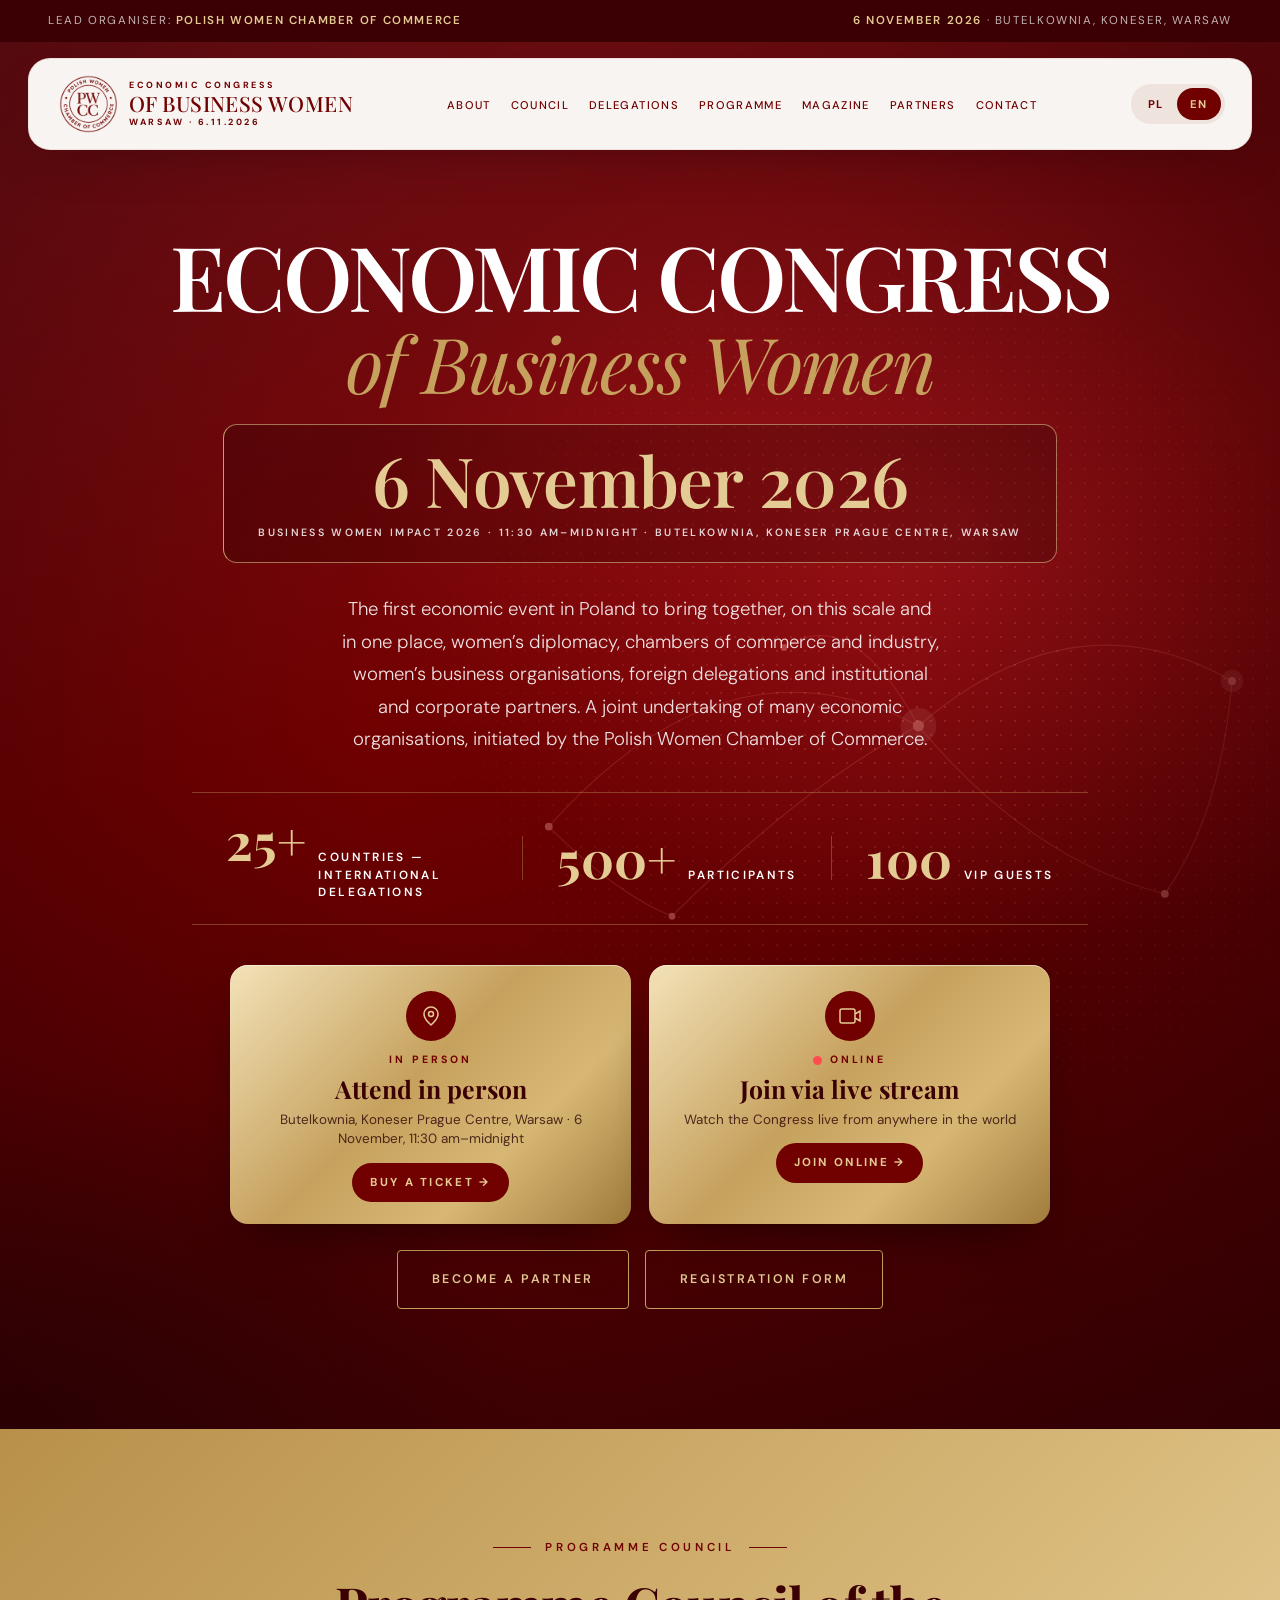
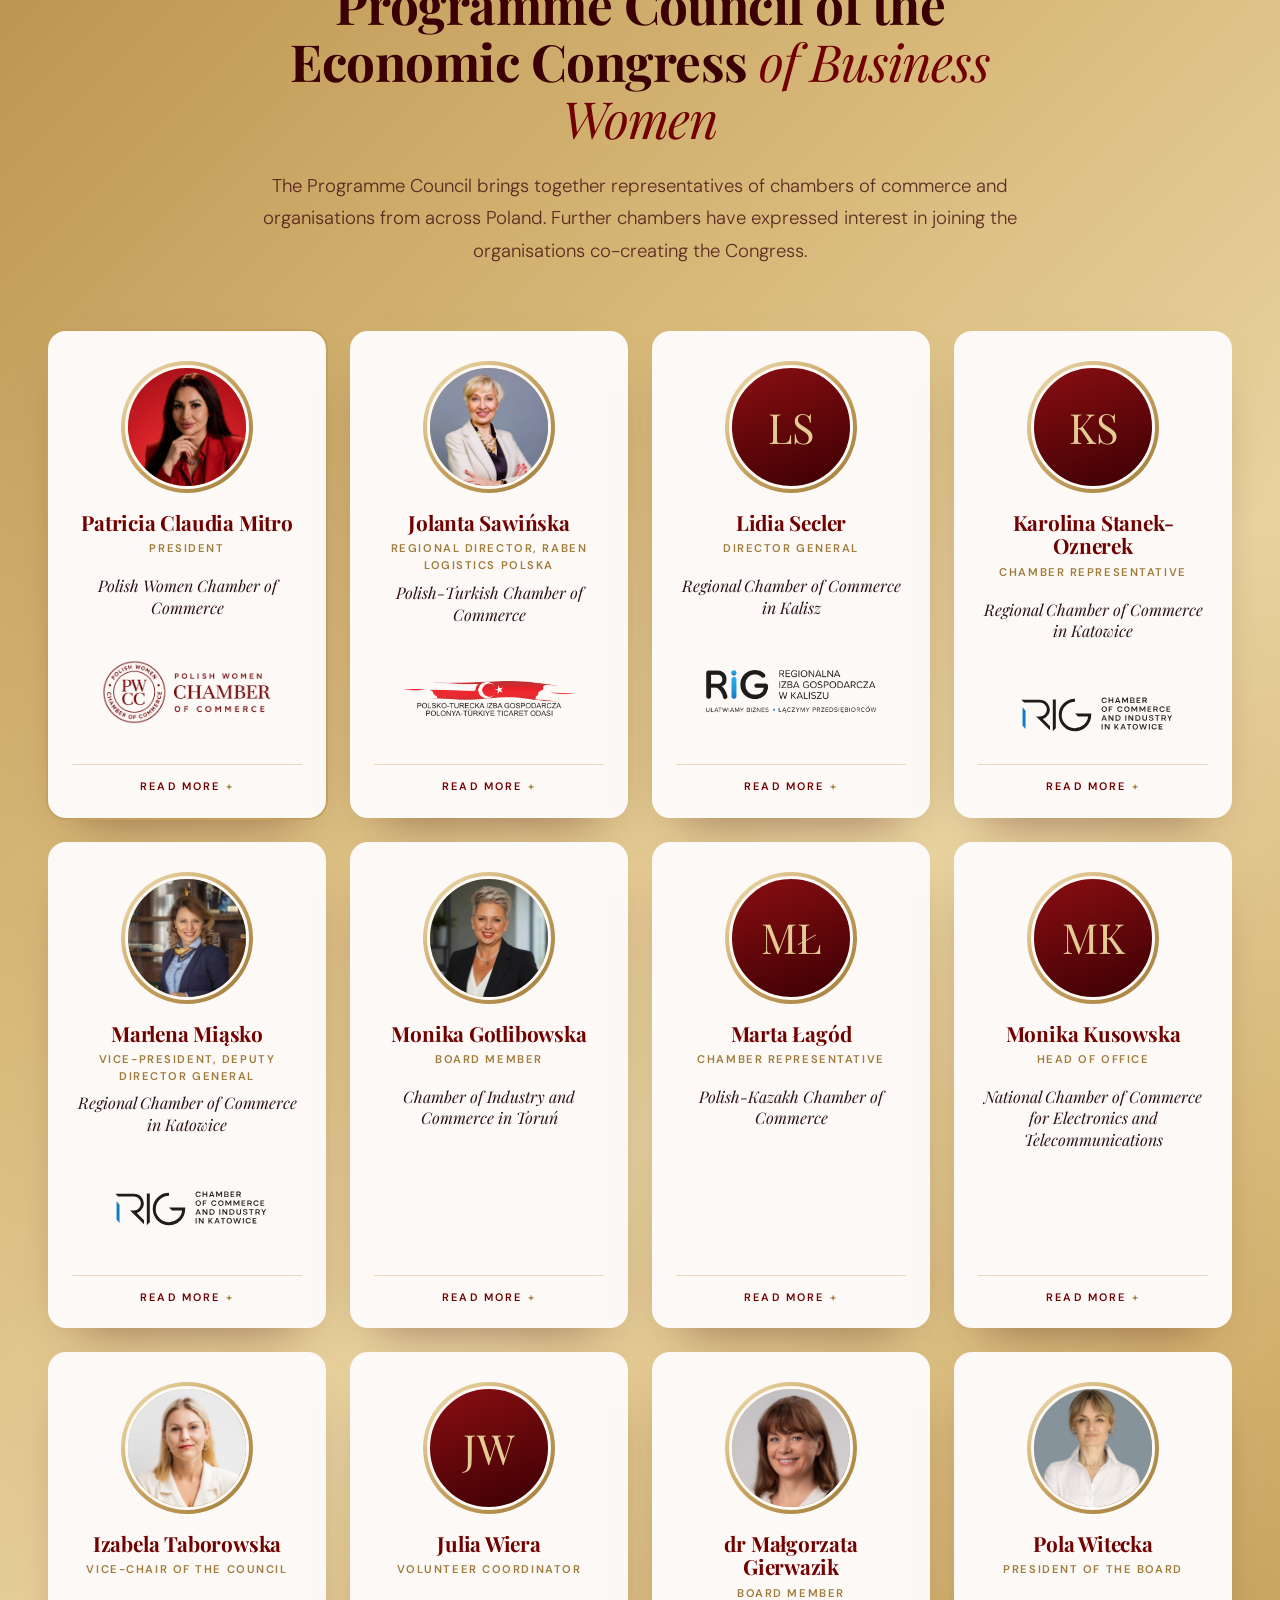
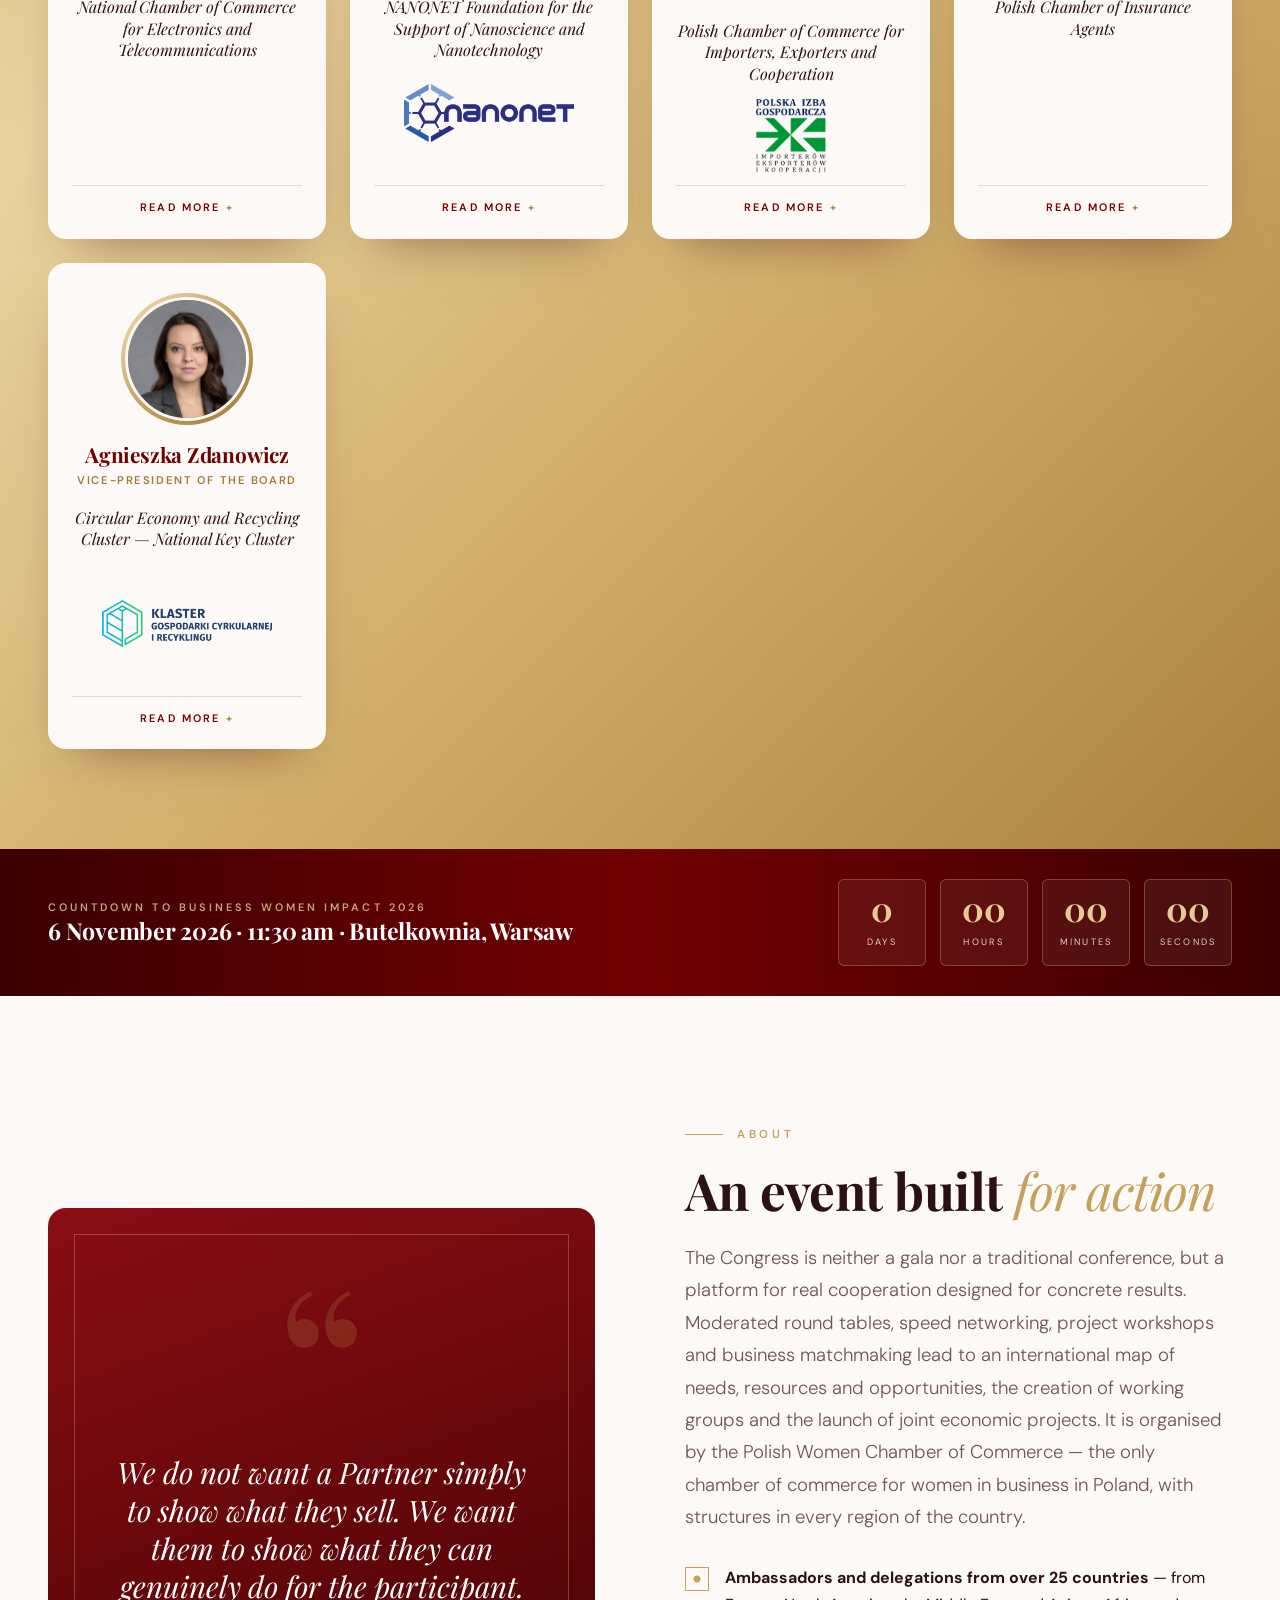
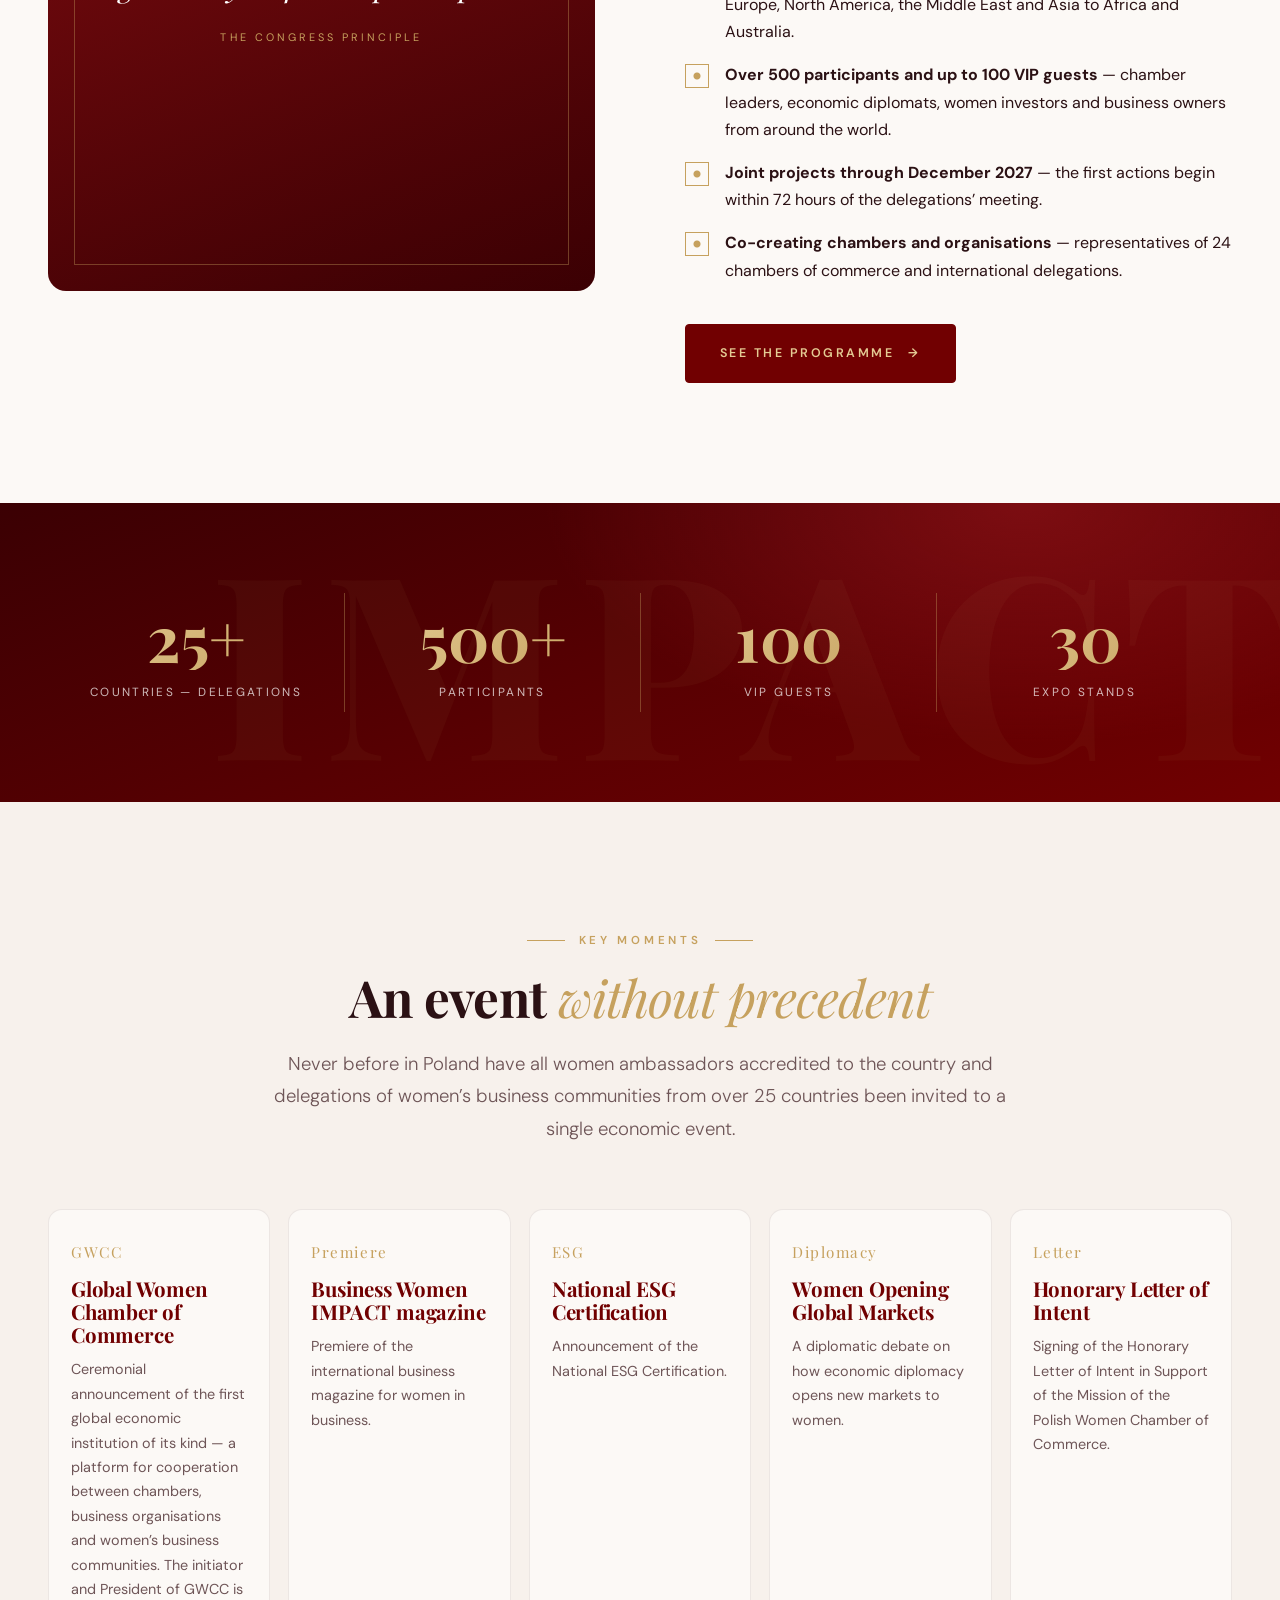
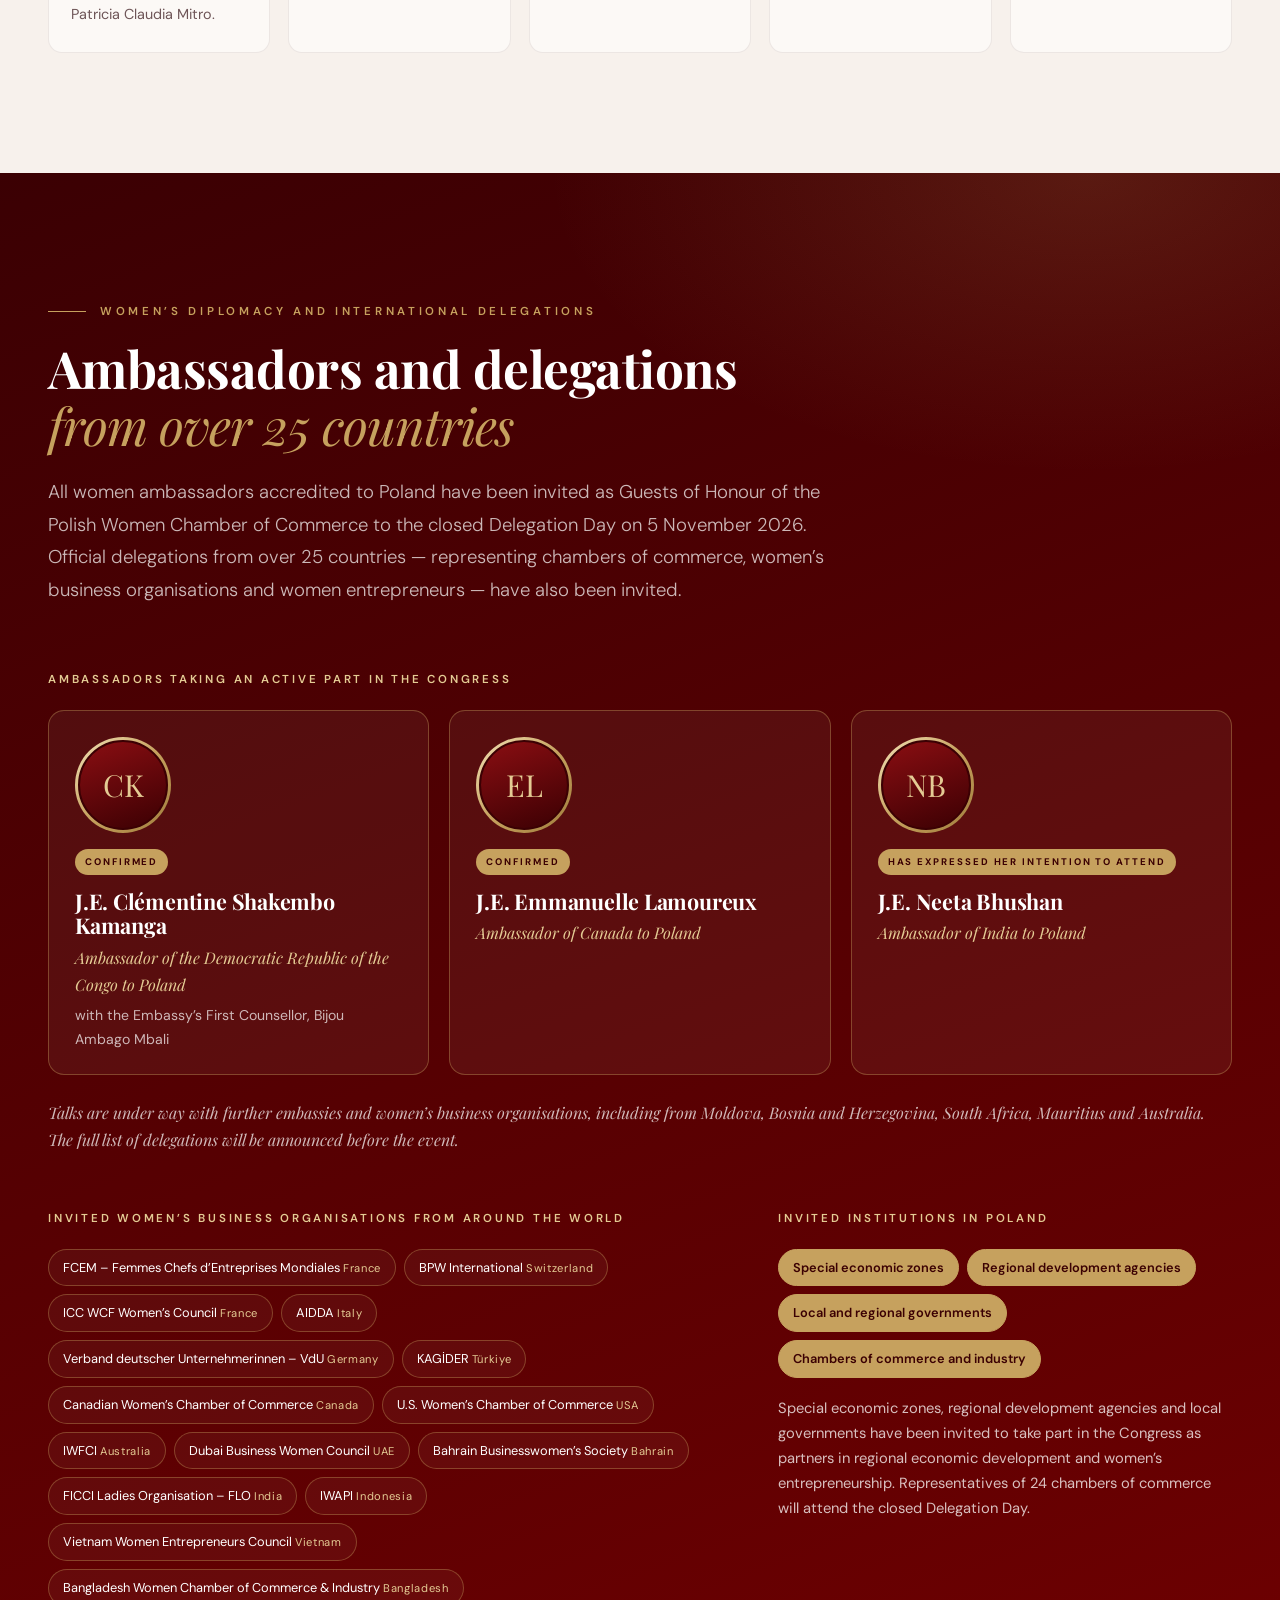
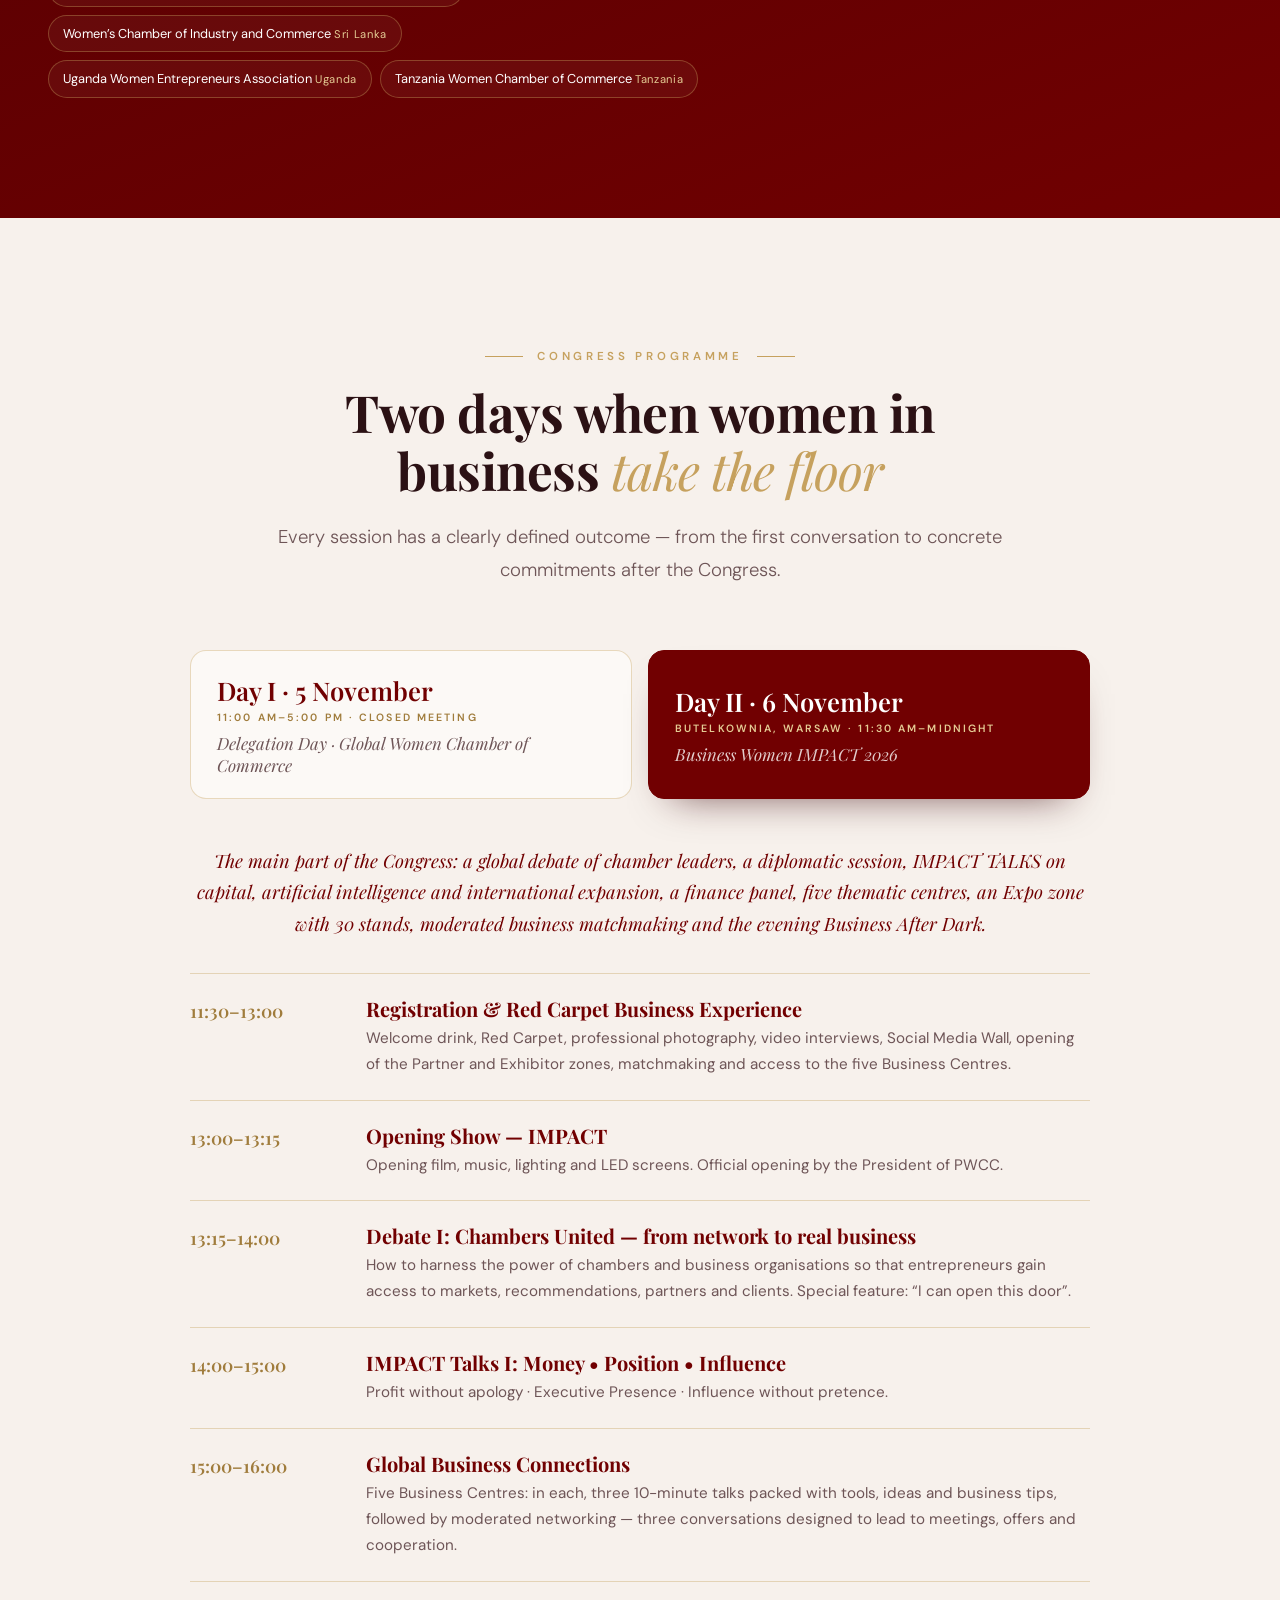
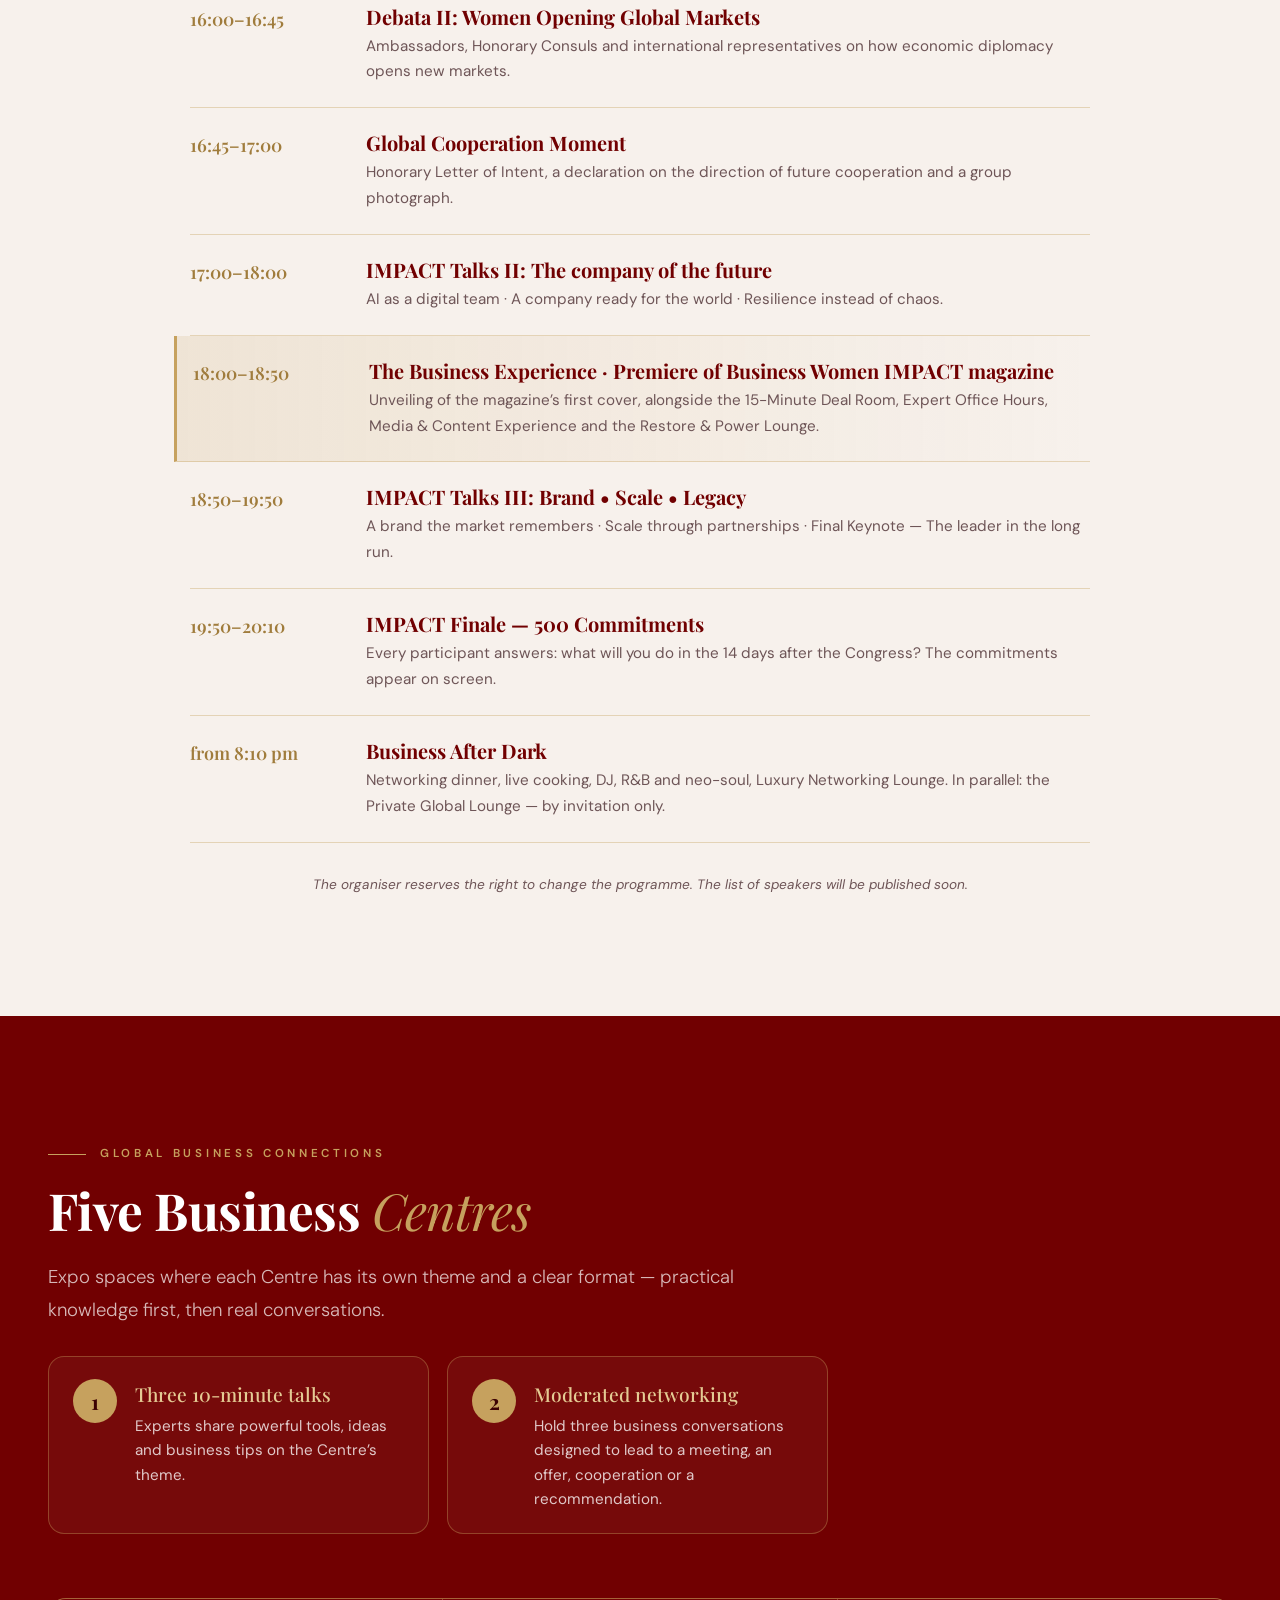
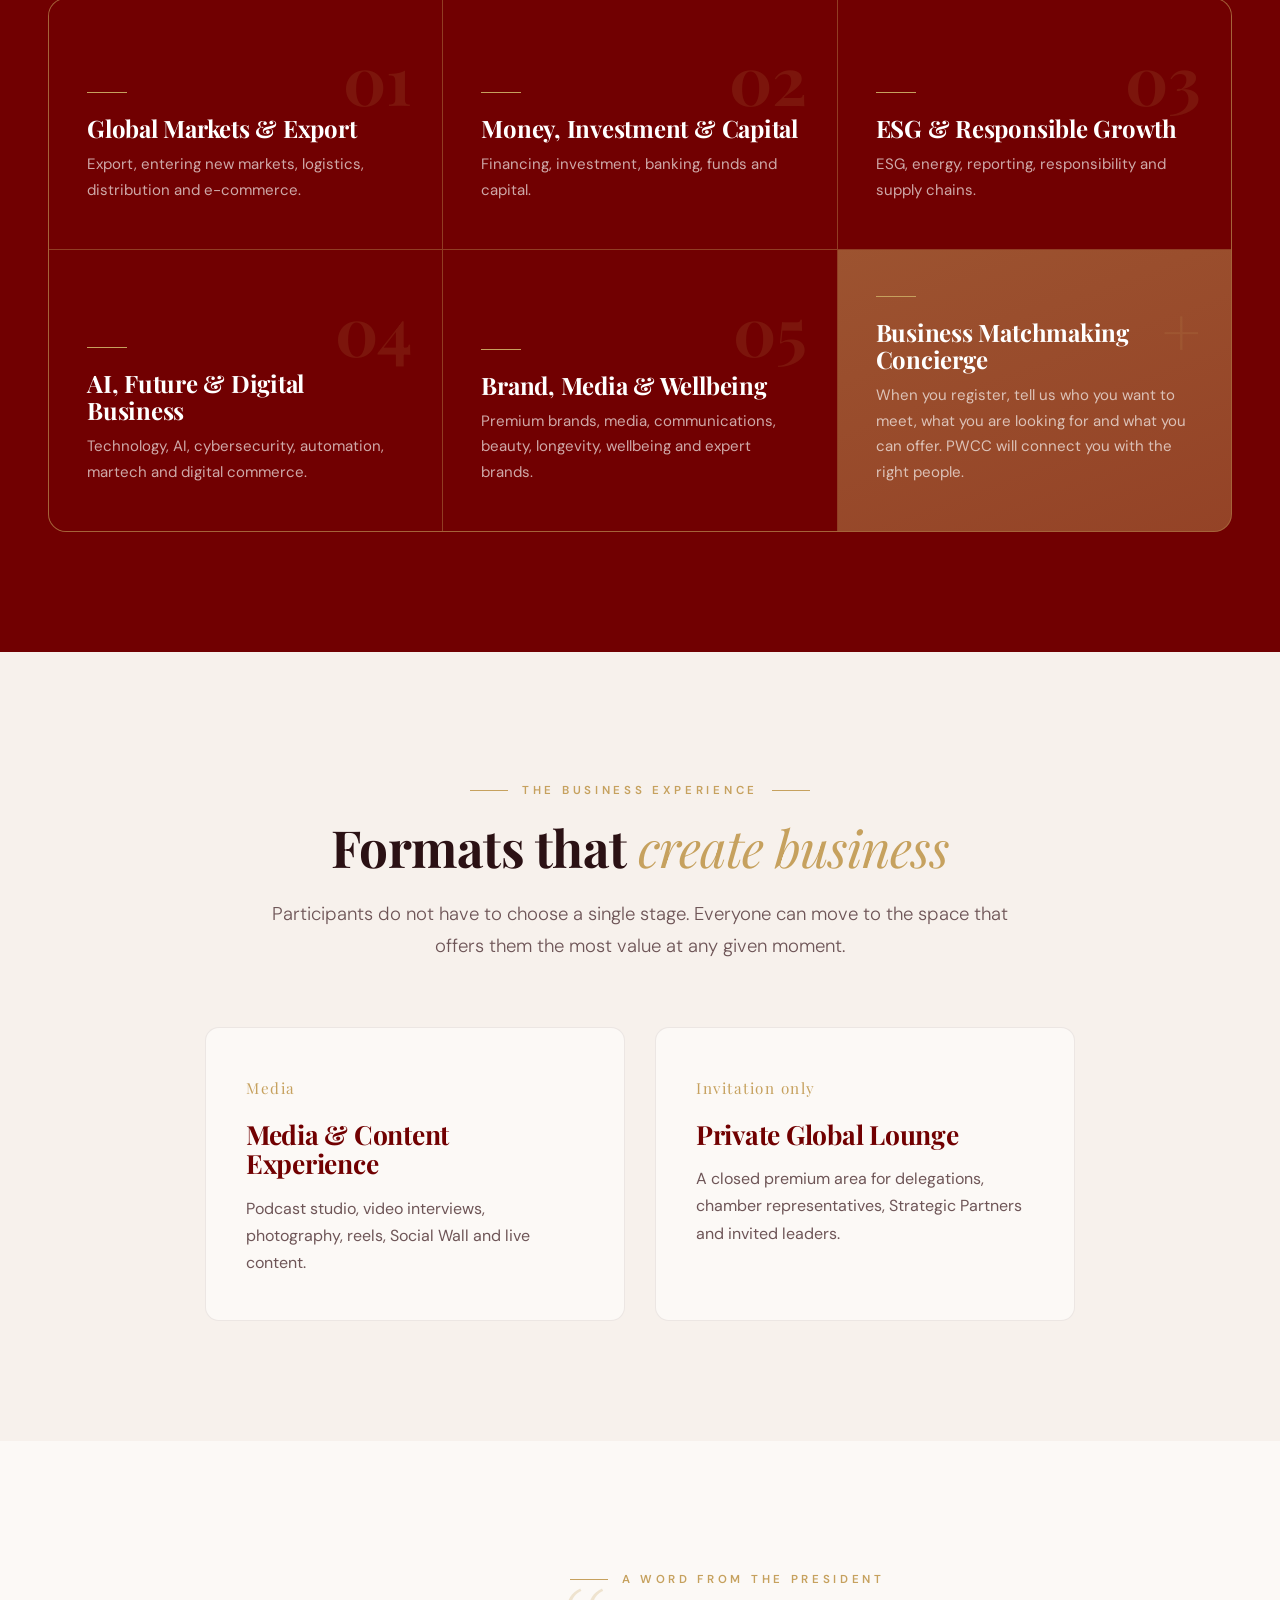
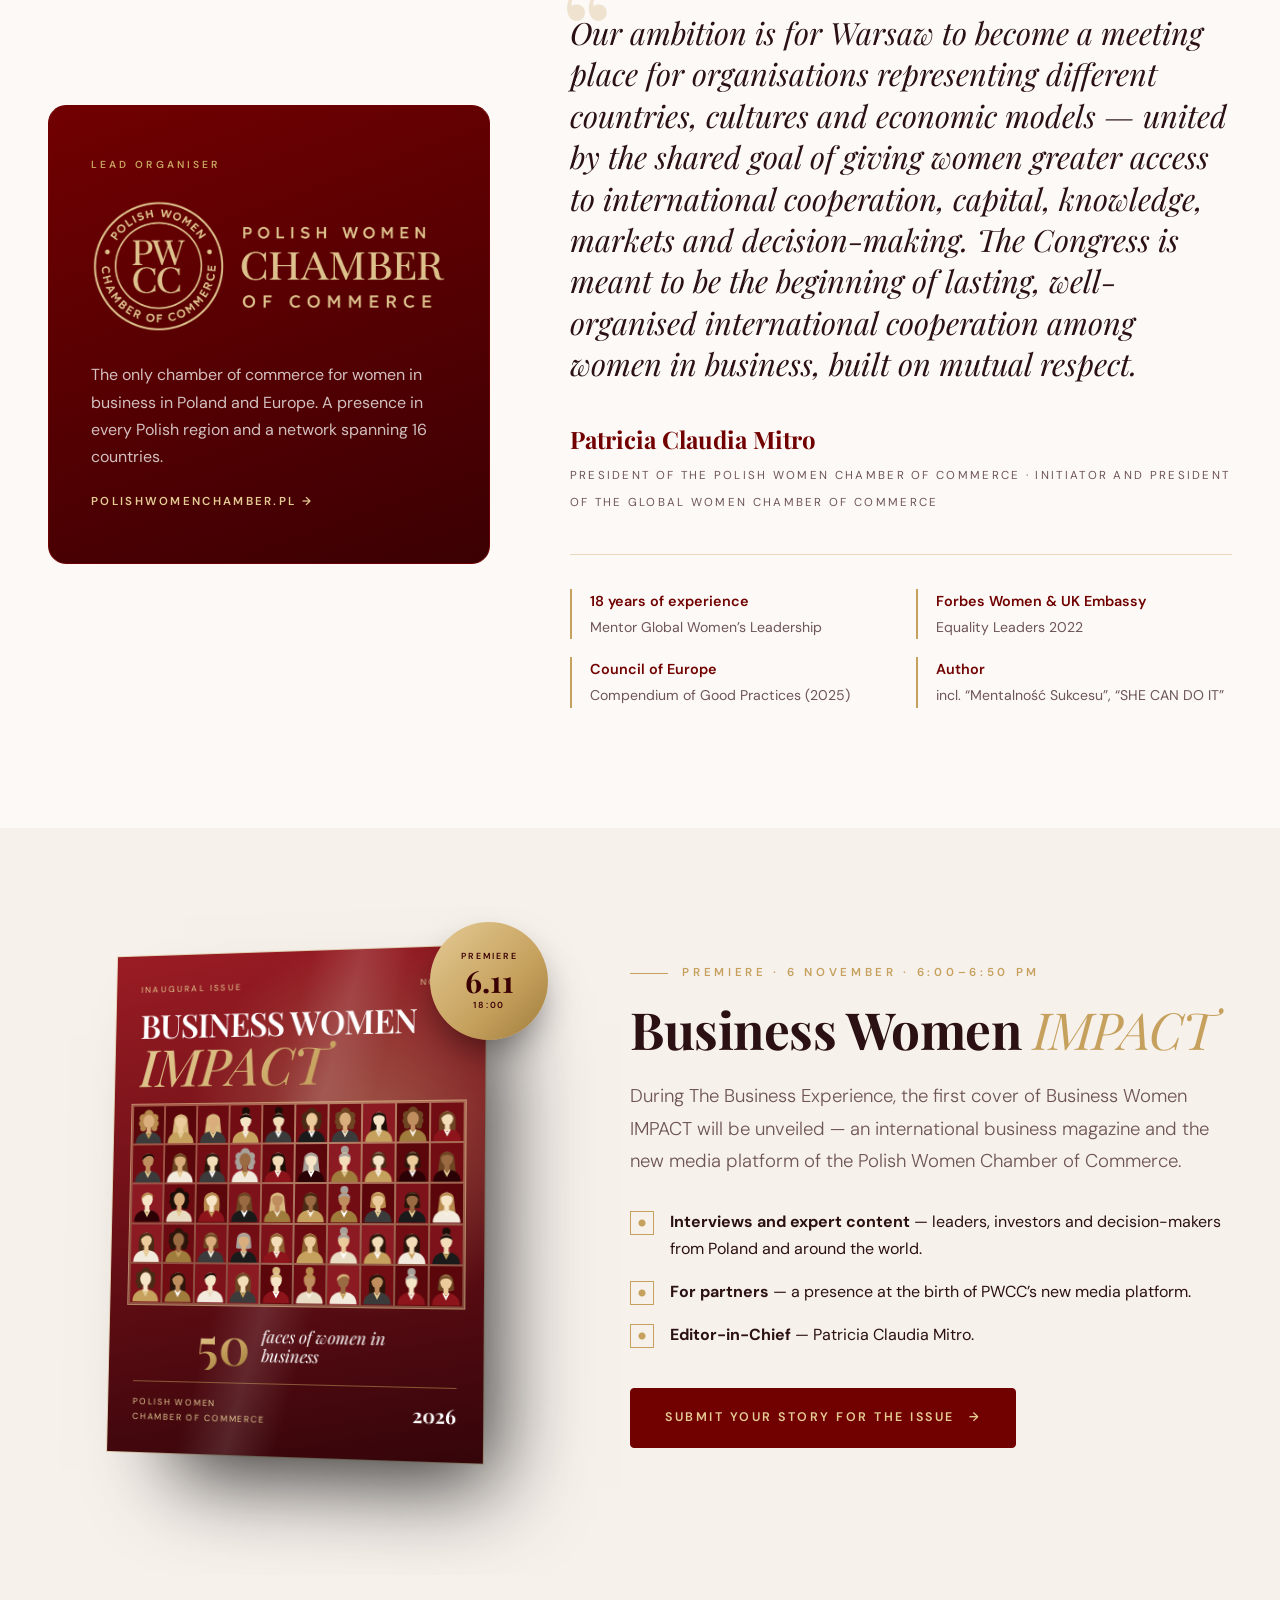
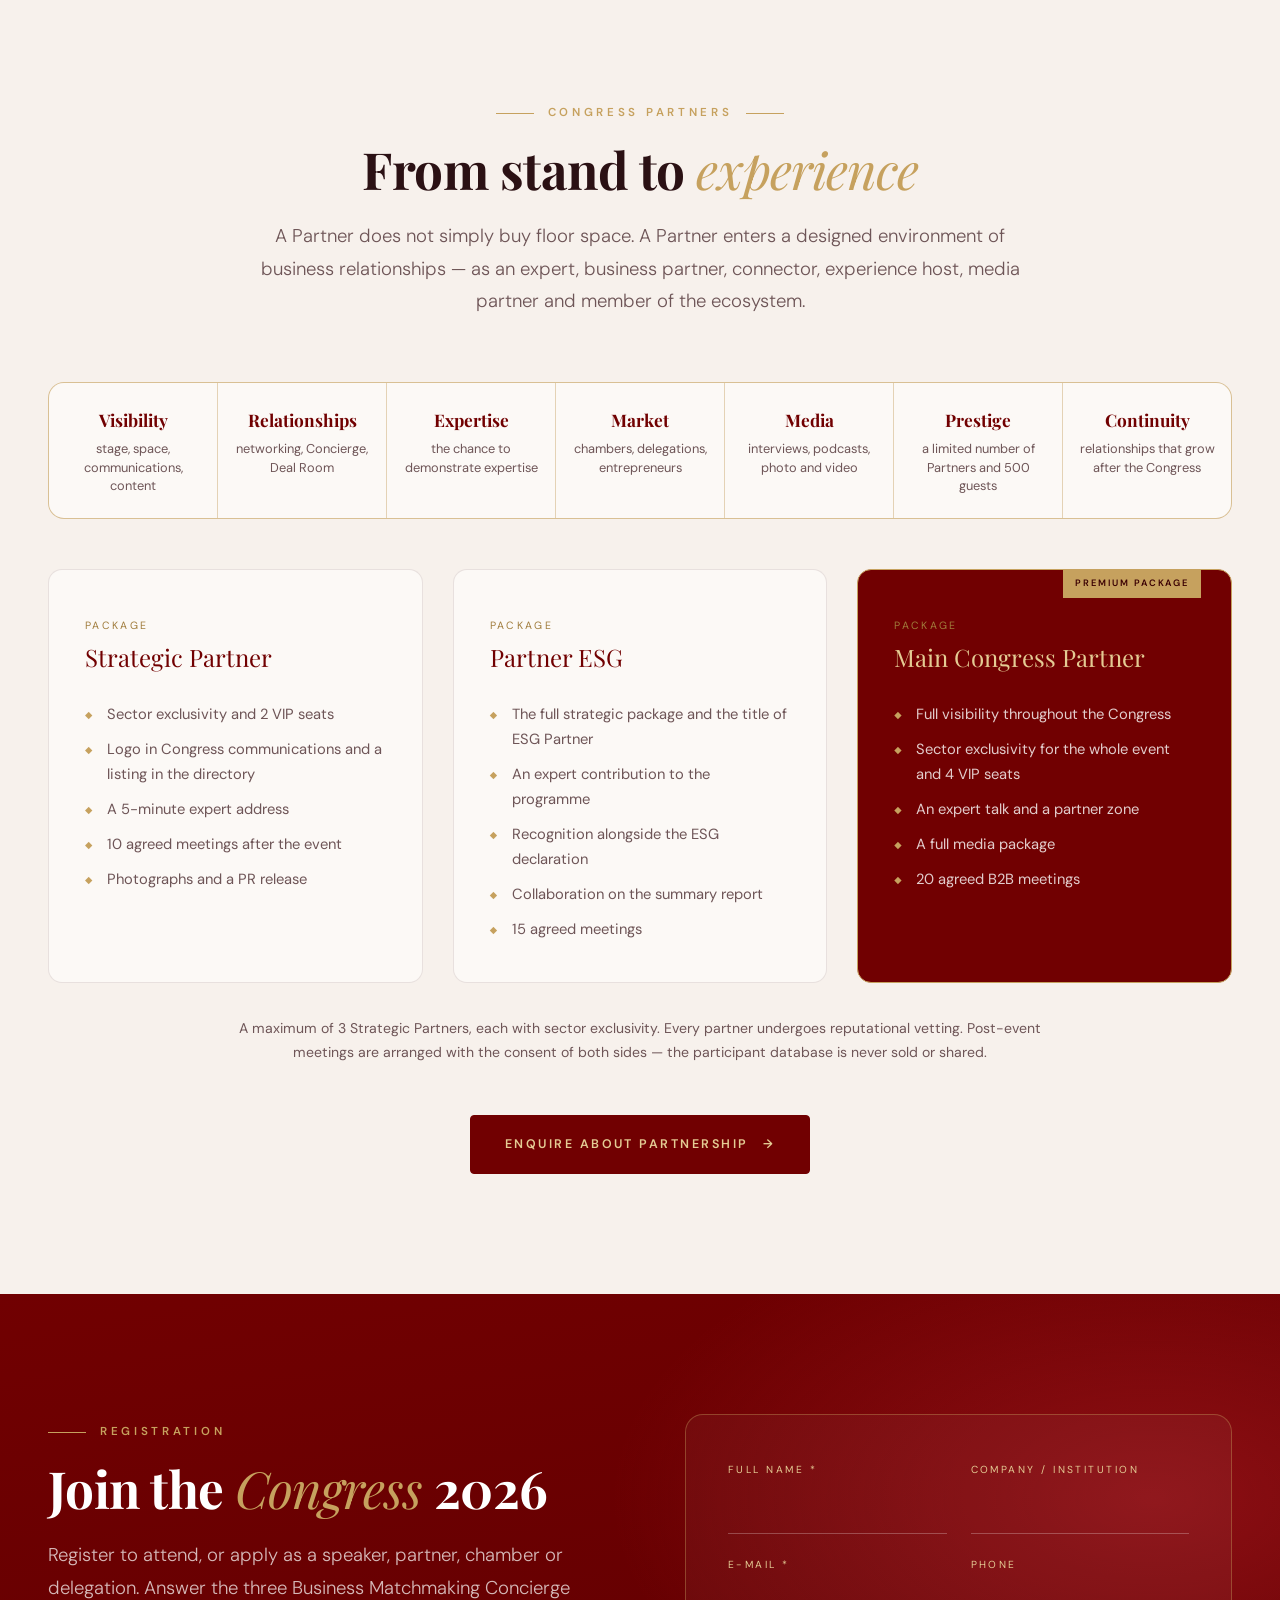
==== commit f41827ce: "Restore Day I (Delegation Day) programme tab with 'history in the making' banner; add ambassador por" ====
--- a/index.html
+++ b/index.html
@@ -567,7 +567,21 @@
 .pbar-list li{height:104px;min-width:170px;padding:14px 22px;background:#fff;border:1px solid var(--line);border-radius:14px;display:flex;align-items:center;justify-content:center;transition:transform .3s,box-shadow .3s}
 .pbar-list li:hover{transform:translateY(-3px);box-shadow:0 16px 30px -18px rgba(58,6,10,.45)}
 .pbar-list img{max-height:74px;max-width:190px;width:auto;height:auto}
+.pbar-list .pbar-org img{max-width:210px}
+.pbar-list img[src$=".svg"]{width:210px;max-width:210px;max-height:94px}
 @media (max-width:680px){.pbar-list li{height:84px;min-width:130px;padding:10px 14px}.pbar-list img{max-height:58px;max-width:140px}}
+.pbar-h2{margin-top:44px}
+.pbar-txt{flex-direction:column;text-align:center;max-width:230px;gap:4px}
+.pbar-txt b{font-family:var(--serif);font-size:1.35rem;color:var(--navy);letter-spacing:.04em}
+.pbar-txt span{font-size:.62rem;line-height:1.35;letter-spacing:.06em;text-transform:uppercase;color:var(--muted)}
+.history{position:relative;margin:0 auto 34px;max-width:900px;text-align:center;padding:40px 44px;border-radius:20px;background:radial-gradient(600px 260px at 50% 0%,rgba(228,203,148,.35),transparent 70%),linear-gradient(160deg,var(--navy),var(--ink));color:#fff;box-shadow:0 0 0 2px var(--gold),0 30px 60px -30px rgba(58,6,10,.8)}
+.history-tag{display:inline-block;font-size:.66rem;letter-spacing:.3em;text-transform:uppercase;font-weight:700;background:var(--gold);color:var(--ink);padding:7px 16px;border-radius:40px}
+.history h3{font-family:var(--serif);font-size:clamp(1.6rem,3vw,2.3rem);margin:18px 0 14px;line-height:1.2}
+.history h3 em{color:var(--gold-light);font-style:italic;font-weight:400}
+.history p{color:rgba(255,255,255,.82);line-height:1.7}
+.amb{display:flex;flex-direction:column;align-items:flex-start}
+.amb-photo{width:96px;height:96px;border-radius:50%;padding:3px;background:linear-gradient(135deg,#F3E2B8,var(--gold),var(--gold-deep));margin-bottom:16px}
+.amb-photo span,.amb-photo img{width:100%;height:100%;border-radius:50%;display:flex;align-items:center;justify-content:center;background:linear-gradient(160deg,var(--navy-2),var(--ink));color:var(--gold-light);font-family:var(--serif);font-size:1.9rem;object-fit:cover;border:2px solid var(--ink)}
 /* ---------- momenty / dyplomacja ---------- */
 .cards5{grid-template-columns:repeat(auto-fit,minmax(200px,1fr));gap:18px}
 .cards5 .card{padding:30px 22px 26px}
@@ -906,9 +920,9 @@
     </div>
     <h4 class="sub-h reveal">Ambasadorki, które wezmą aktywny udział w Kongresie</h4>
     <div class="amb-grid">
-        <article class="amb reveal"><span class="amb-st">Udział potwierdzony</span><h3>J.E. Clémentine Shakembo Kamanga</h3><p class="amb-role">Ambasador Demokratycznej Republiki Konga w Polsce</p><p class="amb-x">wraz z pierwszą radczynią Ambasady, Bijou Ambago Mbali</p></article>
-        <article class="amb reveal"><span class="amb-st">Udział potwierdzony</span><h3>J.E. Emmanuelle Lamoureux</h3><p class="amb-role">Ambasador Kanady w Polsce</p></article>
-        <article class="amb reveal"><span class="amb-st">Zadeklarowała chęć udziału</span><h3>J.E. Neeta Bhushan</h3><p class="amb-role">Ambasador Indii w Polsce</p></article>
+        <article class="amb reveal"><div class="amb-photo" aria-hidden="true"><span>CK</span></div><span class="amb-st">Udział potwierdzony</span><h3>J.E. Clémentine Shakembo Kamanga</h3><p class="amb-role">Ambasador Demokratycznej Republiki Konga w Polsce</p><p class="amb-x">wraz z pierwszą radczynią Ambasady, Bijou Ambago Mbali</p></article>
+        <article class="amb reveal"><div class="amb-photo" aria-hidden="true"><span>EL</span></div><span class="amb-st">Udział potwierdzony</span><h3>J.E. Emmanuelle Lamoureux</h3><p class="amb-role">Ambasador Kanady w Polsce</p></article>
+        <article class="amb reveal"><div class="amb-photo" aria-hidden="true"><span>NB</span></div><span class="amb-st">Zadeklarowała chęć udziału</span><h3>J.E. Neeta Bhushan</h3><p class="amb-role">Ambasador Indii w Polsce</p></article>
     </div>
     <p class="amb-note reveal">Trwają rozmowy z kolejnymi ambasadami oraz organizacjami kobiet biznesu — m.in. z Mołdawii, Bośni i Hercegowiny, Republiki Południowej Afryki, Mauritiusu i Australii. Pełna lista delegacji zostanie ogłoszona przed wydarzeniem.</p>
     <div class="inv-grid">
@@ -930,10 +944,39 @@
   <div class="wrap">
     <div class="sec-head center reveal">
       <span class="eyebrow center">Program Kongresu</span>
-      <h2>Dzień, w&nbsp;którym kobiecy biznes <em>zabiera głos</em></h2>
+      <h2>Dwa dni, w&nbsp;których kobiecy biznes <em>zabiera głos</em></h2>
       <p class="lead">Każdy blok ma jasno określony rezultat — od pierwszej rozmowy po konkretne zobowiązania po Kongresie.</p>
     </div>
-    <div class="day-tabs single reveal"><div class="on"><strong>6 listopada 2026</strong><span>Butelkownia, Warszawa · 11:30–24:00</span><em>Business Women IMPACT 2026</em></div></div>
+    <div class="day-tabs reveal" role="tablist">
+      <button type="button" role="tab" data-day="1" aria-selected="false"><strong>Dzień I · 5 listopada</strong><span>11:00–17:00 · spotkanie zamknięte</span><em>Dzień Delegacji · Global Women Chamber of Commerce</em></button>
+      <button type="button" role="tab" class="on" data-day="2" aria-selected="true"><strong>Dzień II · 6 listopada</strong><span>Butelkownia, Warszawa · 11:30–24:00</span><em>Business Women IMPACT 2026</em></button>
+    </div>
+
+    <!-- DZIEŃ I -->
+    <div class="day-panel" data-panel="1" hidden>
+      <div class="history reveal">
+        <span class="history-tag">Tu tworzy się historia</span>
+        <h3>Wspólny plan współpracy gospodarczej <em>do grudnia 2027 r.</em></h3>
+        <p>Dzień Delegacji to zamknięte spotkanie ambasadorek, izb gospodarczych i&nbsp;delegacji z&nbsp;ponad 25 państw. Jego zwieńczeniem będzie uroczyste powołanie Global Women Chamber of Commerce — pierwszej światowej instytucji gospodarczej tego typu. Wspólnie wypracujemy międzynarodową mapę potrzeb, zasobów i&nbsp;możliwości oraz plan współpracy gospodarczej z&nbsp;konkretnymi projektami, liderami i&nbsp;terminami realizacji do grudnia 2027 roku. Pierwsze działania ruszą w&nbsp;ciągu 72 godzin.</p>
+      </div>
+      <p class="day-note reveal">Spotkanie zamknięte — udział na zaproszenie.</p>
+      <ol class="agenda">
+        <li class="reveal"><time>11:00–11:25</time><div><h4>Rejestracja i&nbsp;networking powitalny</h4><p>Potwierdzenie obecności, tłumaczenia i&nbsp;pierwsze kontakty.</p></div></li>
+        <li class="reveal"><time>11:25–11:40</time><div><h4>Otwarcie i&nbsp;wspólna ambicja</h4><p>Cel GWCC jako pierwszej światowej instytucji tego typu oraz rola 25 struktur założycielskich.</p></div></li>
+        <li class="reveal"><time>11:40–12:20</time><div><h4>Międzynarodowa mapa możliwości</h4><p>Każda organizacja przedstawia swój rynek, skalę działania, kompetencje i&nbsp;oczekiwane partnerstwa.</p></div></li>
+        <li class="reveal"><time>12:20–13:05</time><div><h4>Warsztat I: diagnoza i&nbsp;potencjał</h4><p>Potrzeby kobiet biznesu, bariery w&nbsp;eksporcie, ESG, finansowaniu i&nbsp;dostępie do łańcuchów dostaw.</p></div></li>
+        <li class="reveal"><time>13:05–13:25</time><div><h4>Przerwa kawowa</h4><p>Networking według obszarów zainteresowania.</p></div></li>
+        <li class="reveal"><time>13:25–13:45</time><div><h4>Wnioski i&nbsp;wspólne priorytety</h4><p>Najważniejsze potrzeby, zasoby i&nbsp;obszary możliwej współpracy.</p></div></li>
+        <li class="reveal highlight"><time>13:45–14:25</time><div><h4>Global Women Chamber of Commerce</h4><p>Przedstawienie modelu sieci, grona założycieli i&nbsp;uroczyste wręczenie nominacji do tworzonych struktur.</p></div></li>
+        <li class="reveal"><time>14:25–14:40</time><div><h4>Zdjęcia i&nbsp;komunikat medialny</h4><p>Wspólne zdjęcie nominowanych oraz delegacji.</p></div></li>
+        <li class="reveal"><time>14:40–15:00</time><div><h4>Przerwa kawowa</h4><p>Rozmowy z&nbsp;nominowanymi i&nbsp;partnerami.</p></div></li>
+        <li class="reveal"><time>15:00–15:25</time><div><h4>Pierwsze wspólne produkty GWCC</h4><p>Magazyn Business Women IMPACT, międzynarodowe certyfikacje oraz licencje na książki i&nbsp;programy szkoleniowe.</p></div></li>
+        <li class="reveal"><time>15:25–16:15</time><div><h4>Warsztat II: aktywności komercyjne</h4><p>Konkretne przedsięwzięcia: odbiorca, korzyść, model finansowania, liderzy i&nbsp;pierwsze kroki.</p></div></li>
+        <li class="reveal"><time>16:15–16:40</time><div><h4>Prezentacja portfela projektów</h4><p>3–5 najważniejszych projektów, organizacje prowadzące i&nbsp;terminy spotkań startowych.</p></div></li>
+        <li class="reveal"><time>16:40–16:55</time><div><h4>Deklaracje współpracy</h4><p>Zgłoszenia do projektów, komitetów i&nbsp;programów pilotażowych.</p></div></li>
+        <li class="reveal"><time>16:55–17:00</time><div><h4>Zamknięcie</h4><p>Podsumowanie i&nbsp;plan działań na kolejne 72 godziny.</p></div></li>
+      </ol>
+    </div>
 
     <!-- DZIEŃ II -->
     <div class="day-panel" data-panel="2">
@@ -1149,7 +1192,9 @@
 <section class="pbar" id="partnerzy-wydarzenia" aria-label="Partnerzy wydarzenia">
   <div class="wrap">
     <p class="pbar-h">Partnerzy wydarzenia</p>
-    <ul class="pbar-list"><li><img src="assets/partnerzy/aelix-noir.png" alt="Aelix Noir — Power of Elegance" loading="lazy"></li><li><img src="assets/partnerzy/iwork.png" alt="iwork employment" loading="lazy"></li><li><img src="assets/partnerzy/certyfikacja-krajowa.png" alt="Certyfikacja Krajowa" loading="lazy"></li><li><img src="assets/partnerzy/patricia-mitro.png" alt="Patricia Mitro" loading="lazy"></li><li><img src="assets/partnerzy/fundacja-przedsiebiorczosc.png" alt="Fundacja Przedsiębiorczość" loading="lazy"></li></ul>
+    <ul class="pbar-list"><li class="pbar-org"><img src="assets/pwcc-logo.png" alt="Polish Women Chamber of Commerce — organizator" loading="lazy"></li><li><img src="assets/partnerzy/aelix-noir.png" alt="Aelix Noir — Power of Elegance" loading="lazy"></li><li><img src="assets/partnerzy/iwork.png" alt="iwork employment" loading="lazy"></li><li><img src="assets/partnerzy/certyfikacja-krajowa.png" alt="Certyfikacja Krajowa" loading="lazy"></li><li><img src="assets/partnerzy/patricia-mitro.png" alt="Patricia Mitro" loading="lazy"></li><li><img src="assets/partnerzy/fundacja-przedsiebiorczosc.png" alt="Fundacja Przedsiębiorczość" loading="lazy"></li></ul>
+    <p class="pbar-h pbar-h2">Izby i organizacje Rady Programowej</p>
+    <ul class="pbar-list"><li><img src="assets/rada/rig-katowice.svg" alt="Regionalna Izba Gospodarcza w Katowicach" loading="lazy"></li><li><img src="assets/rada/rig-kalisz.png" alt="Regionalna Izba Gospodarcza w Kaliszu" loading="lazy"></li><li><img src="assets/rada/ptig.png" alt="Polsko-Turecka Izba Gospodarcza" loading="lazy"></li><li><img src="assets/rada/pigieik.png" alt="Polska Izba Gospodarcza Importerów, Eksporterów i Kooperacji" loading="lazy"></li><li><img src="assets/rada/klaster-goz.png" alt="Klaster Gospodarki Cyrkularnej i Recyklingu" loading="lazy"></li><li><img src="assets/rada/nanonet.png" alt="Fundacja NANONET" loading="lazy"></li><li class="pbar-txt"><b>KIGEiT</b><span>Krajowa Izba Gospodarcza Elektroniki i Telekomunikacji</span></li><li class="pbar-txt"><b>PIGAU</b><span>Polska Izba Gospodarcza Agentów Ubezpieczeniowych</span></li><li class="pbar-txt"><b>IPH Toruń</b><span>Izba Przemysłowo-Handlowa w Toruniu</span></li><li class="pbar-txt"><b>PKIHP</b><span>Polsko-Kazachstańska Izba Handlowo-Przemysłowa</span></li></ul>
   </div>
 </section>
 
@@ -1195,6 +1240,17 @@
    Nowy tekst na stronie = dopisz tu jego tłumaczenie.
    ========================================================= */
 const I18N_EN = {
+  "Tu tworzy się historia": "History in the making",
+  "Wspólny plan współpracy gospodarczej": "A joint economic cooperation plan",
+  "do grudnia 2027 r.": "through December 2027",
+  "Dzień Delegacji to zamknięte spotkanie ambasadorek, izb gospodarczych i delegacji z ponad 25 państw. Jego zwieńczeniem będzie uroczyste powołanie Global Women Chamber of Commerce — pierwszej światowej instytucji gospodarczej tego typu. Wspólnie wypracujemy międzynarodową mapę potrzeb, zasobów i możliwości oraz plan współpracy gospodarczej z konkretnymi projektami, liderami i terminami realizacji do grudnia 2027 roku. Pierwsze działania ruszą w ciągu 72 godzin.": "The Delegation Day is a closed meeting of ambassadors, chambers of commerce and delegations from over 25 countries, culminating in the ceremonial launch of the Global Women Chamber of Commerce — the first global economic institution of its kind. Together we will build an international map of needs, resources and opportunities, and an economic cooperation plan with concrete projects, leaders and deadlines through December 2027. The first actions will begin within 72 hours.",
+  "Spotkanie zamknięte — udział na zaproszenie.": "Closed meeting — by invitation only.",
+  "Dzień I · 5 listopada": "Day I · 5 November",
+  "11:00–17:00 · spotkanie zamknięte": "11:00 am–5:00 pm · closed meeting",
+  "Dzień Delegacji · Global Women Chamber of Commerce": "Delegation Day · Global Women Chamber of Commerce",
+  "Dzień II · 6 listopada": "Day II · 6 November",
+  "Izby i organizacje Rady Programowej": "Chambers and organisations of the Programme Council",
+  "Polsko-Kazachstańska Izba Handlowo-Przemysłowa": "Polish-Kazakh Chamber of Commerce and Industry",
   "Partnerzy wydarzenia": "Event partners",
   "Wyrażam zgodę na udostępnienie mojego imienia, nazwiska, firmy i adresu e-mail wybranym uczestnikom i partnerom Kongresu w ramach Business Matchmaking Concierge.": "I consent to my name, company and email address being shared with selected Congress participants and partners as part of the Business Matchmaking Concierge.",
   "Na żywo": "In person",
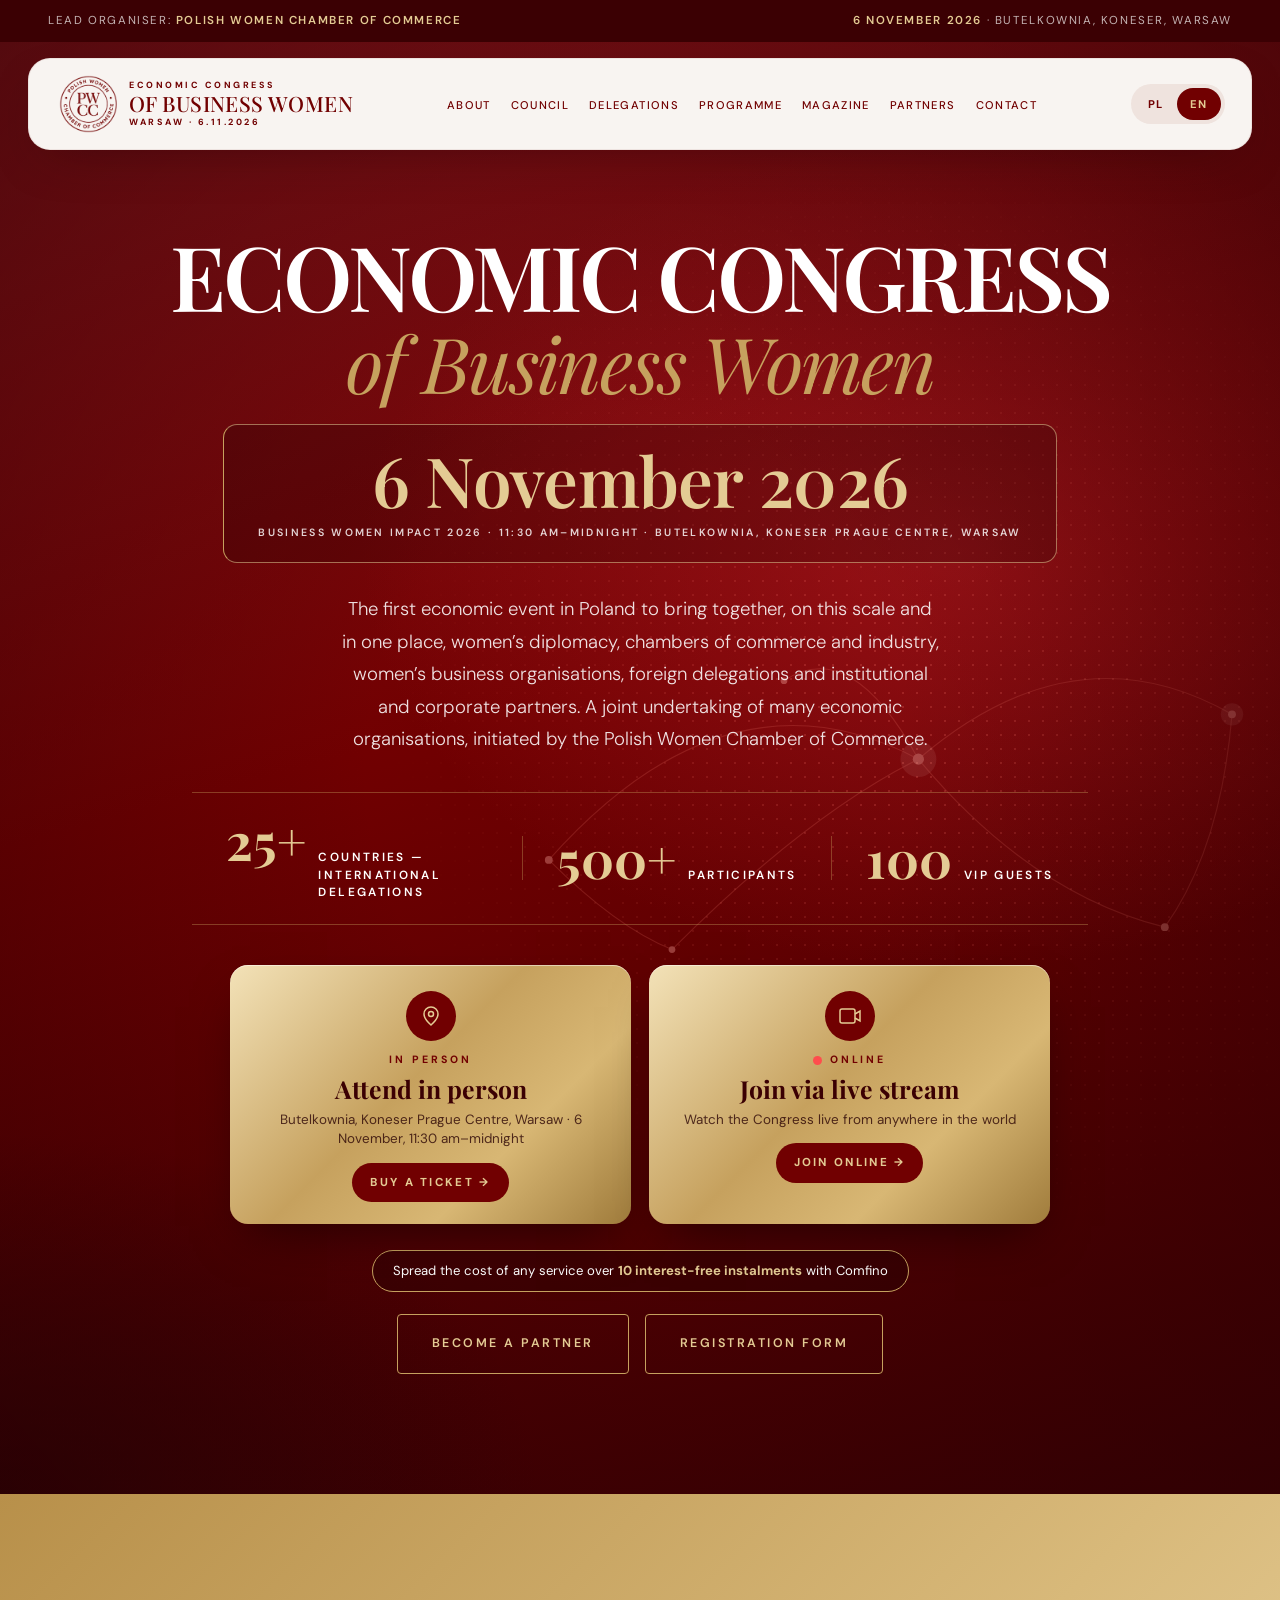
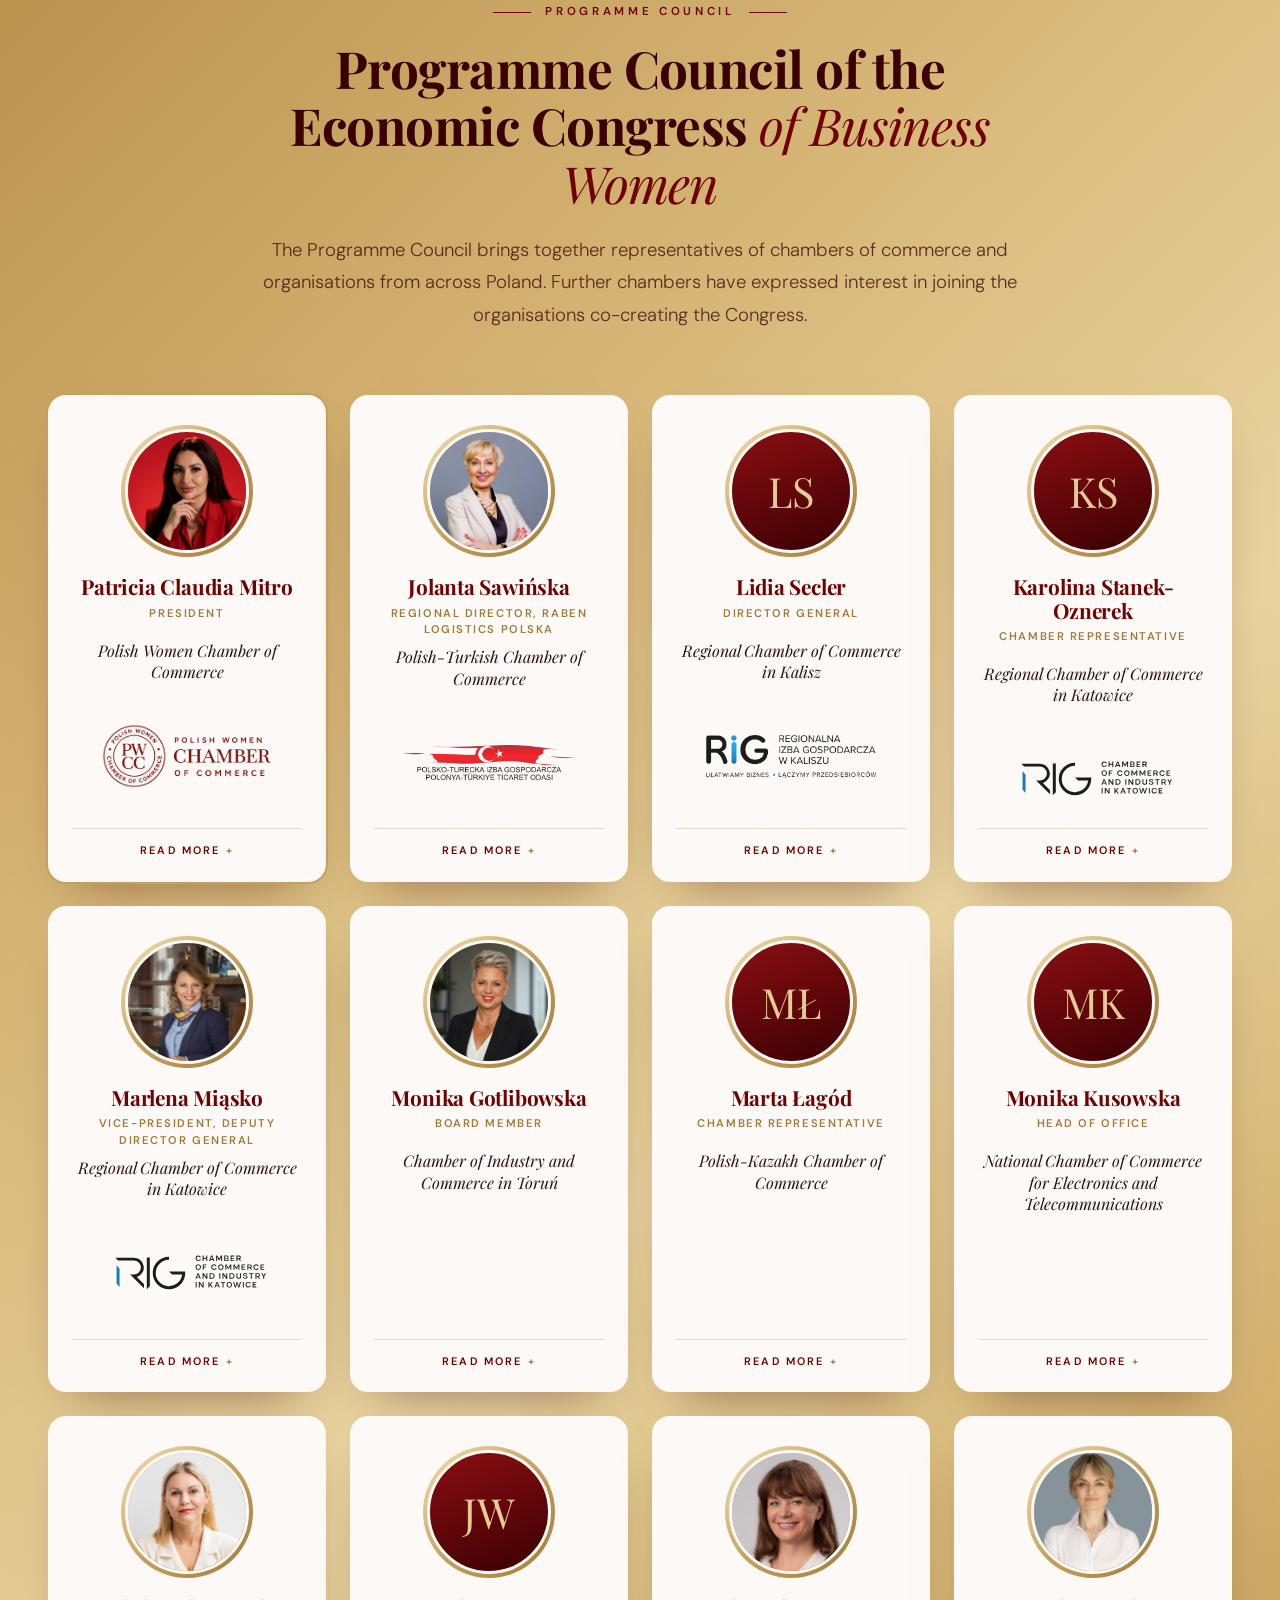
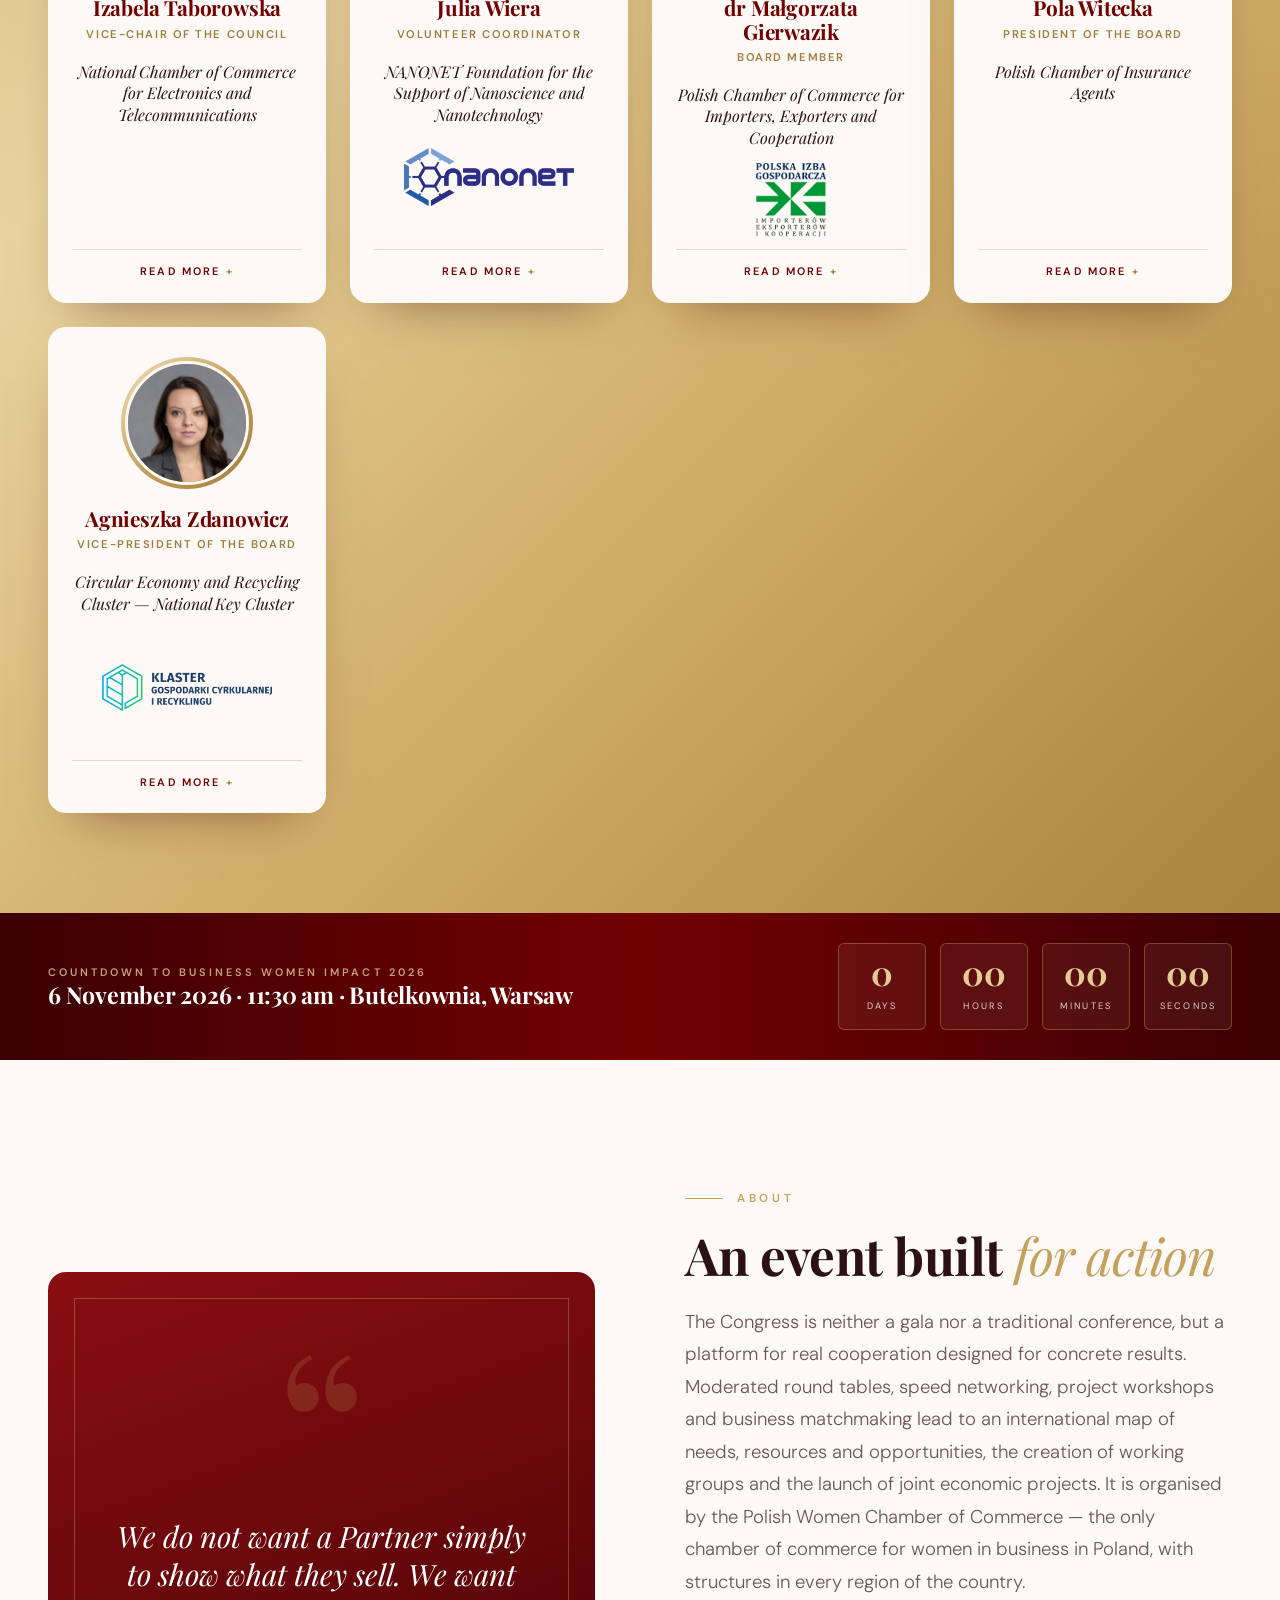
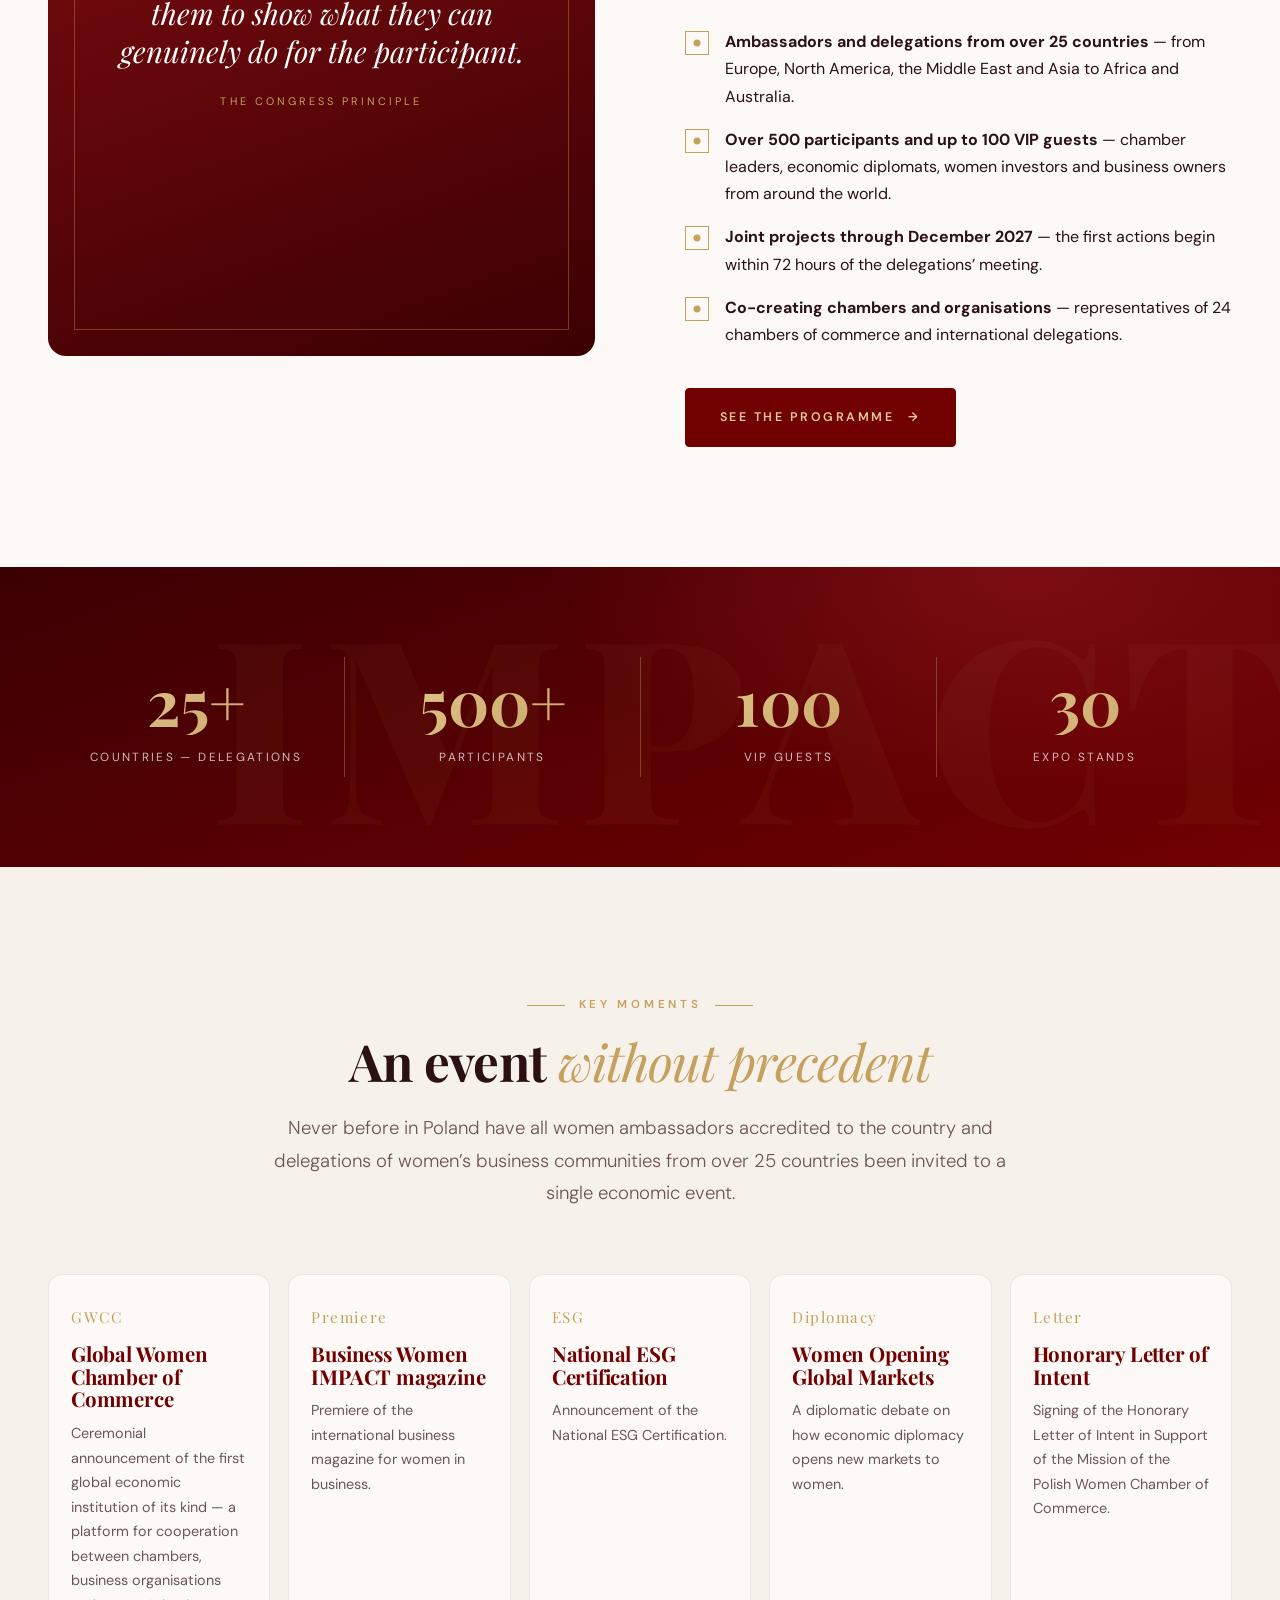
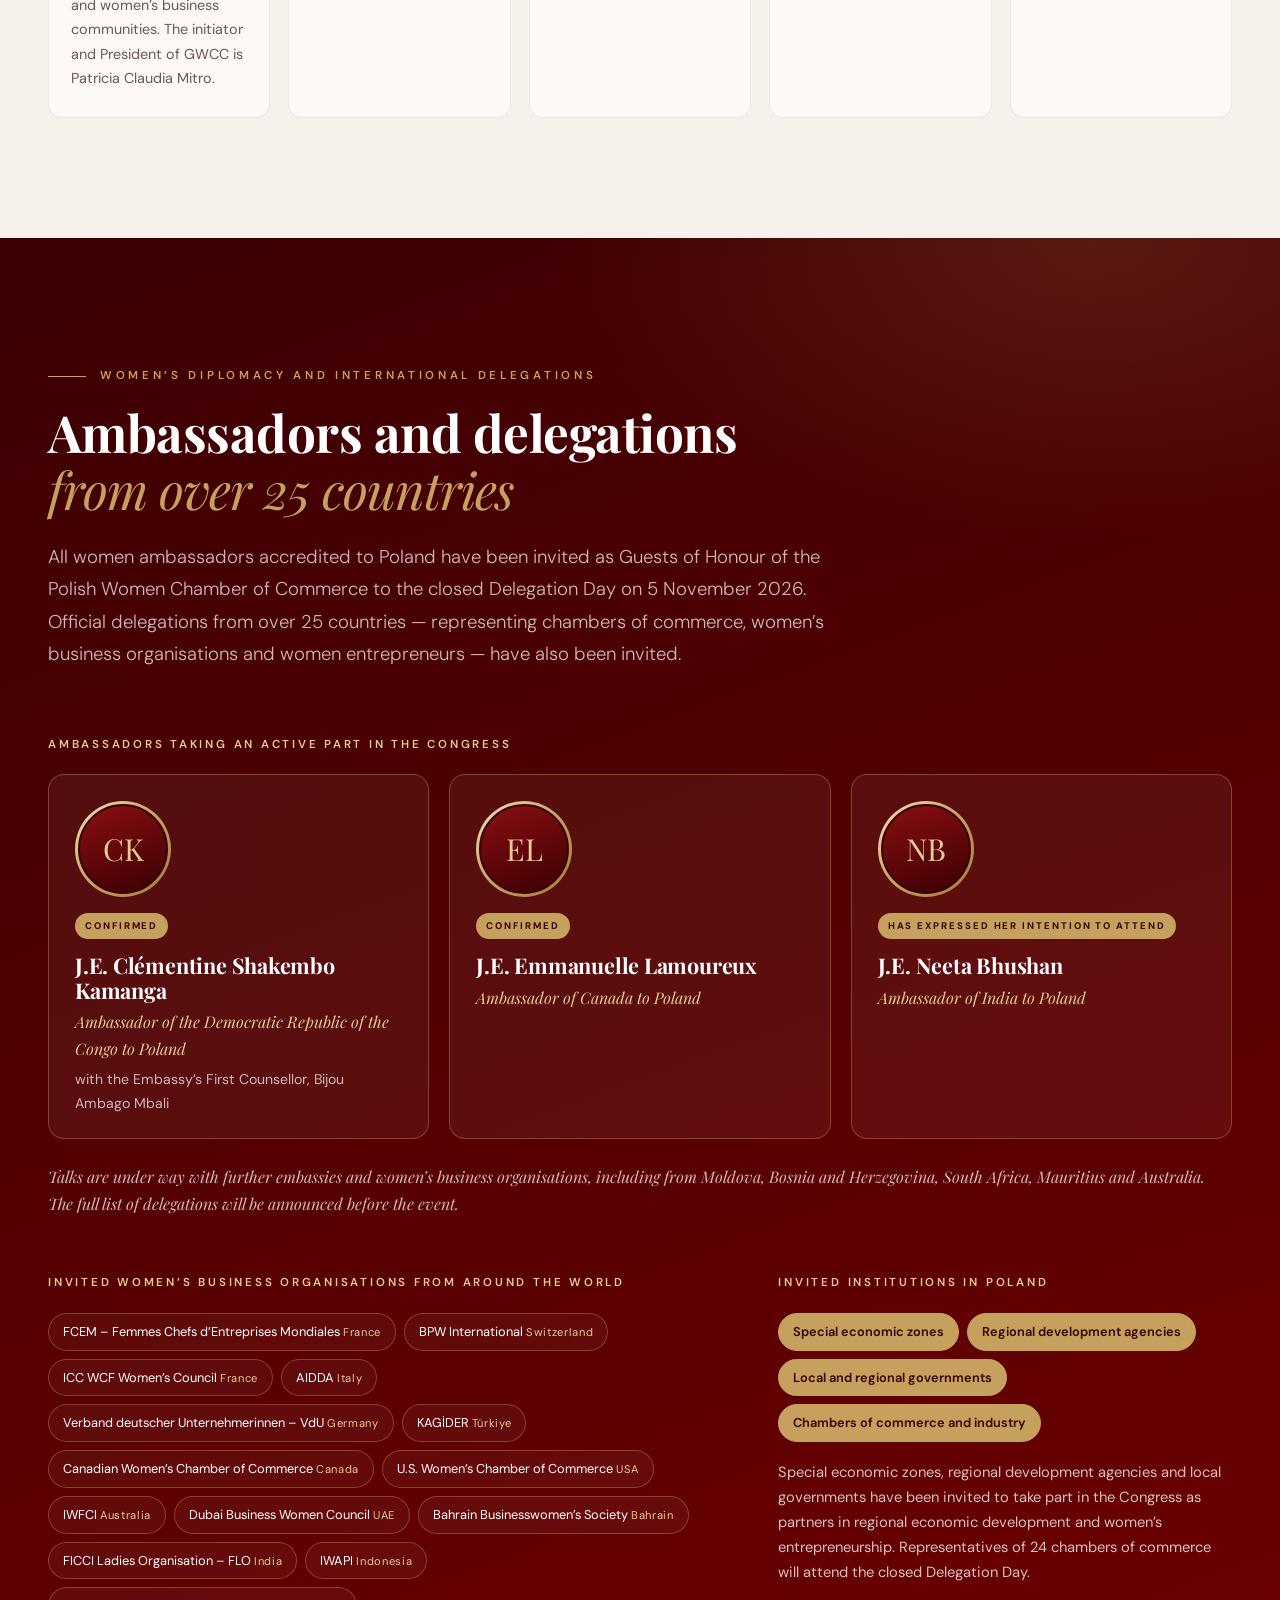
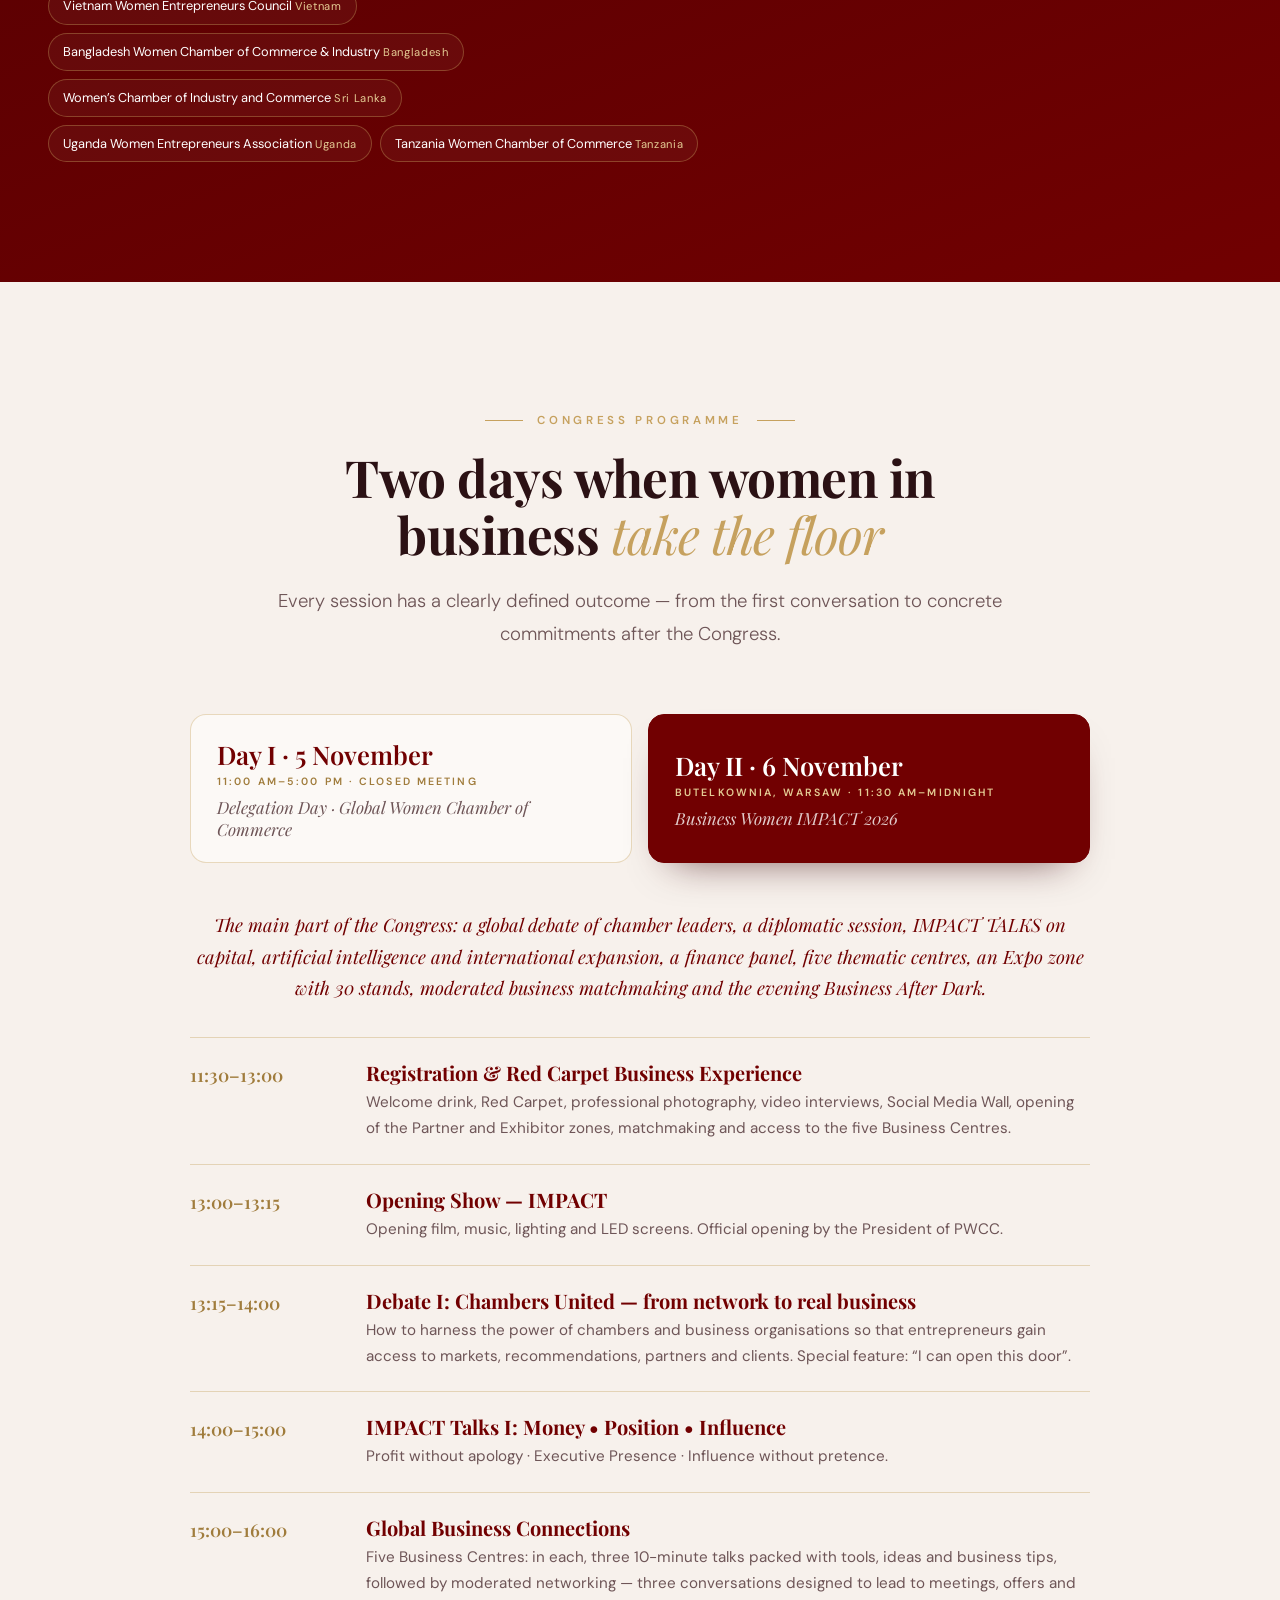
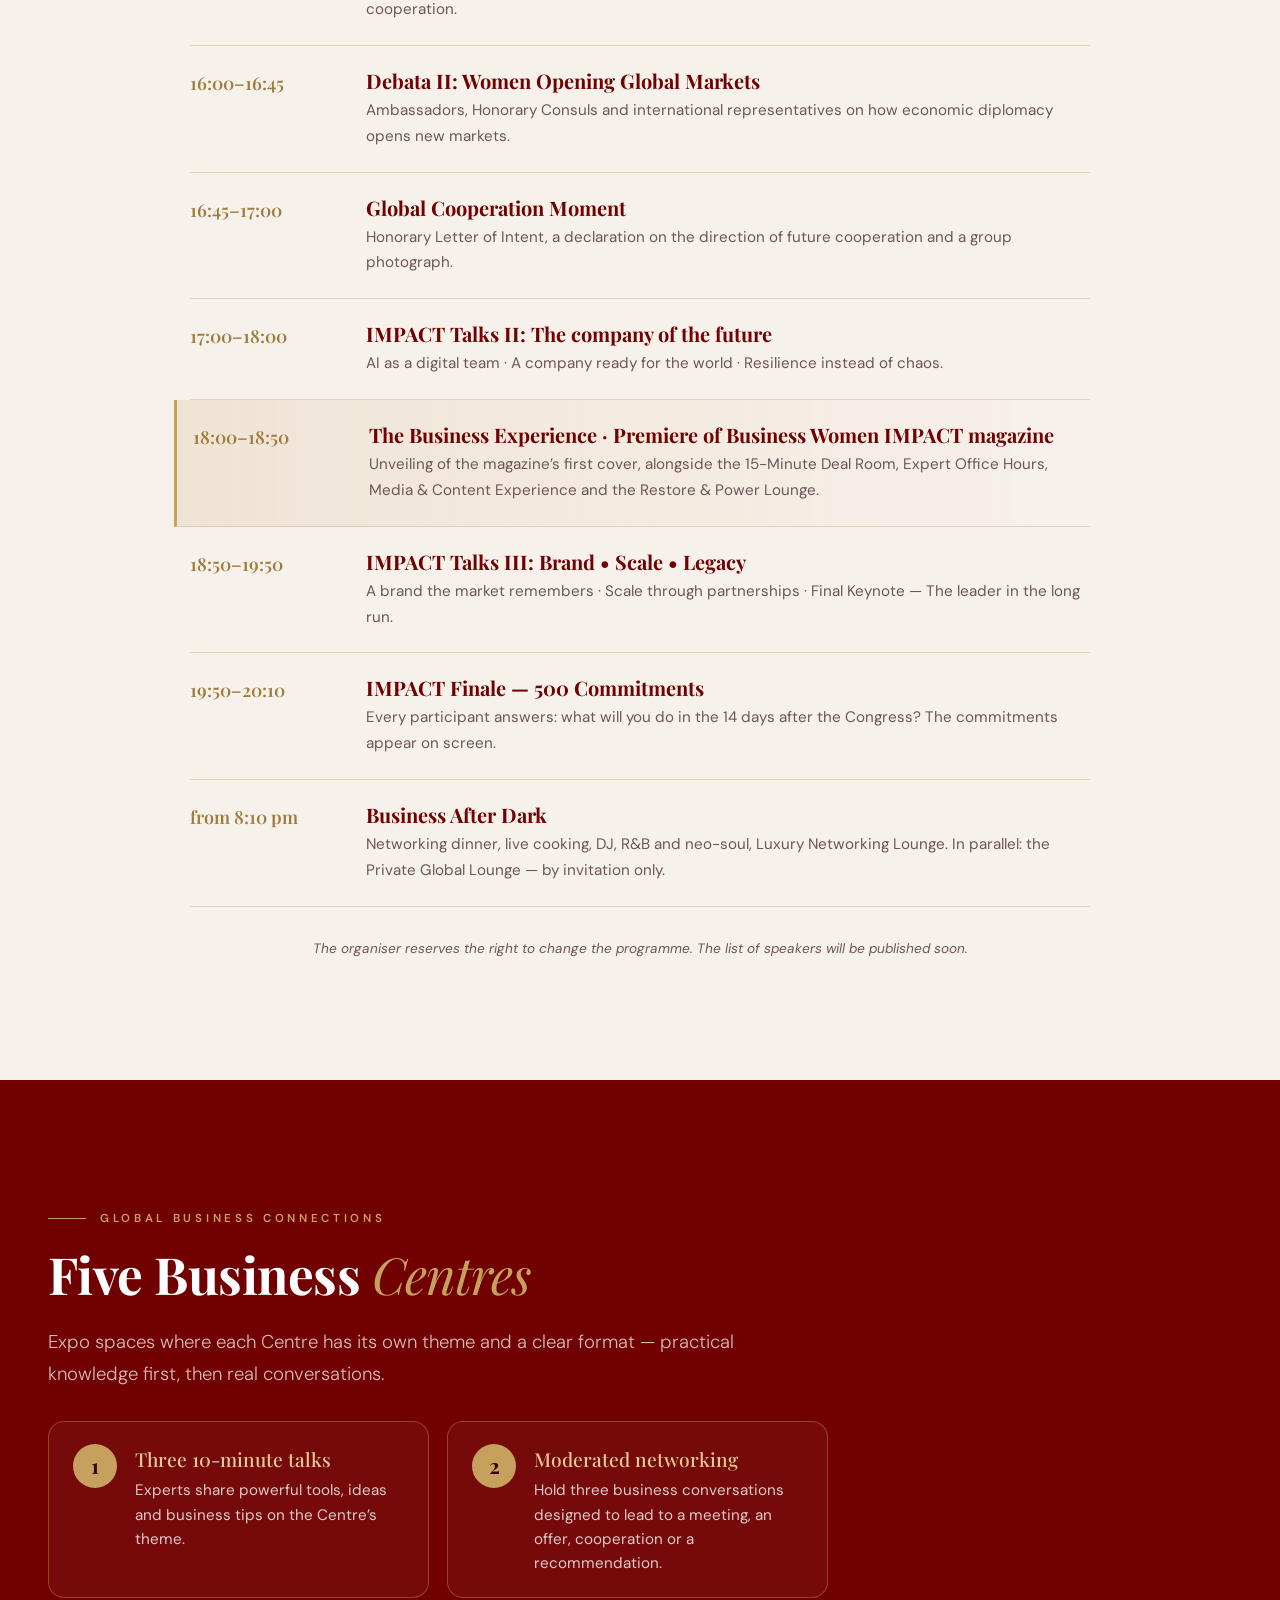
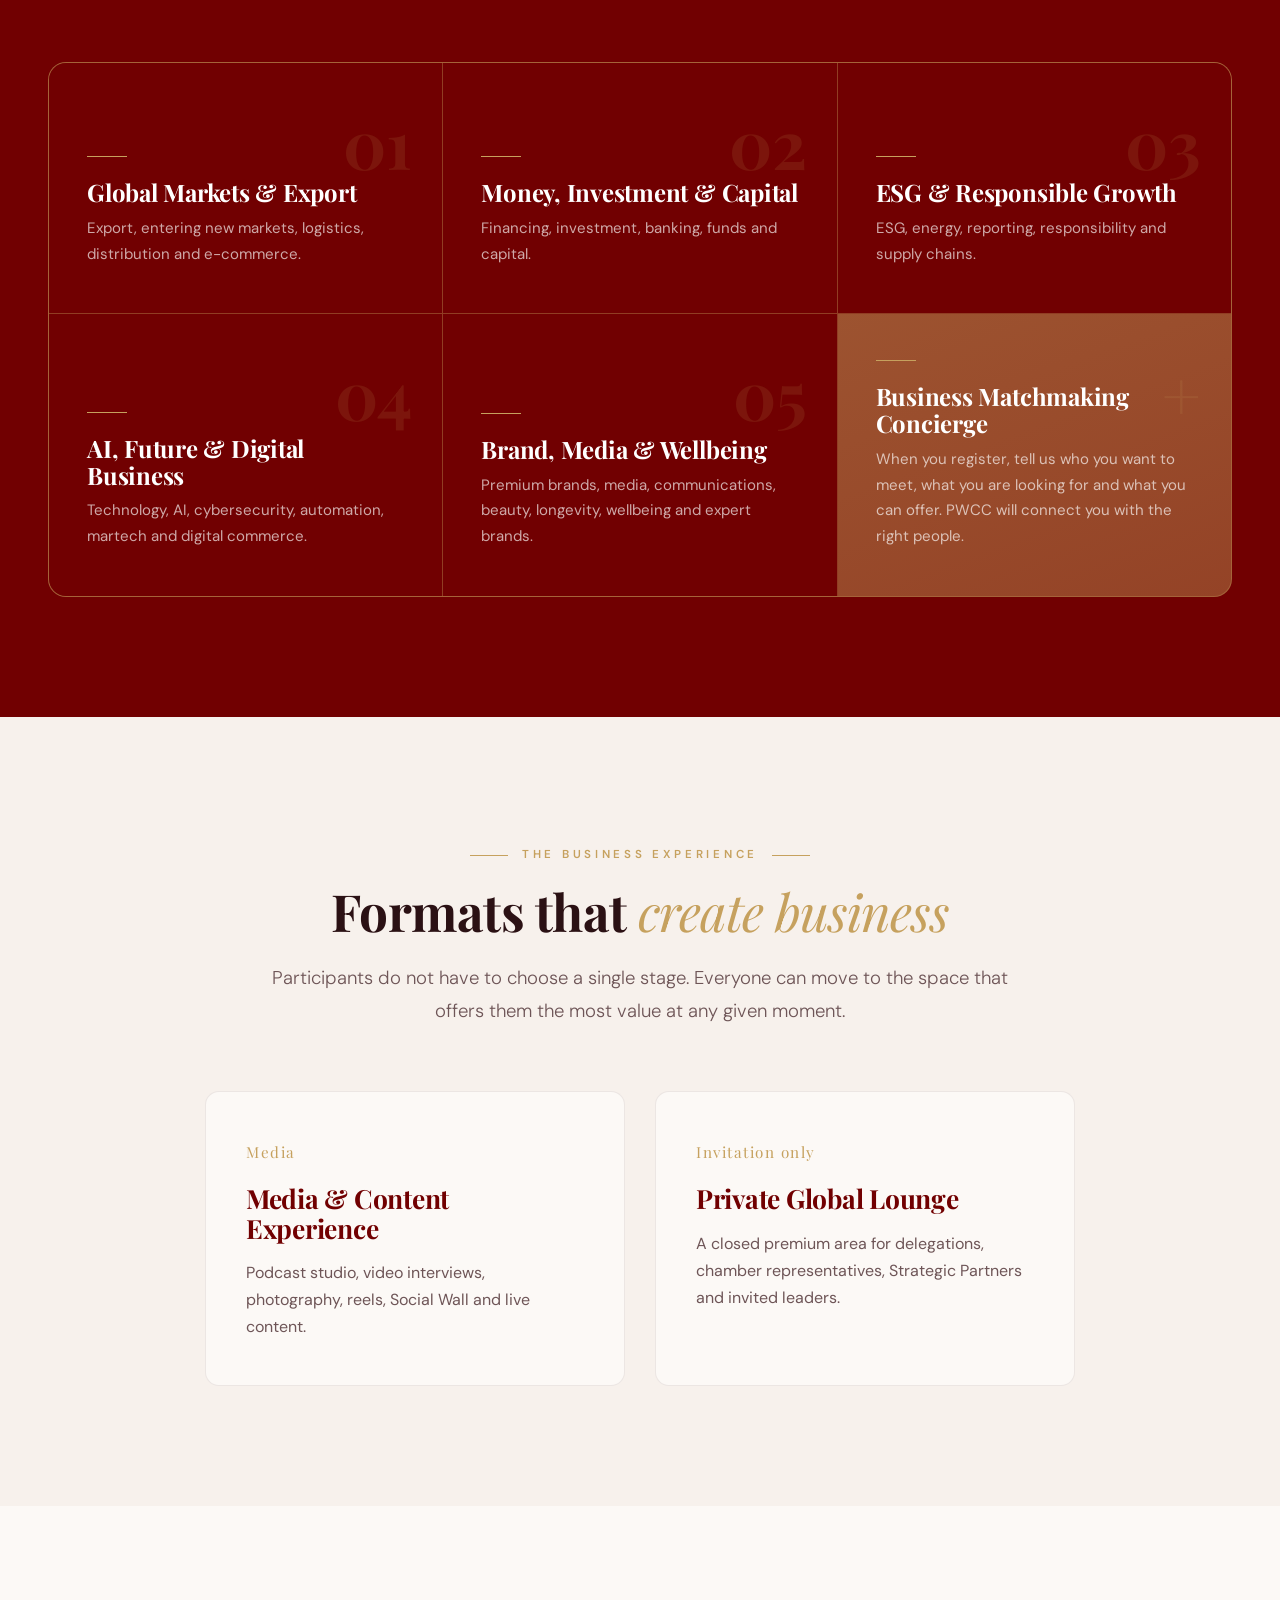
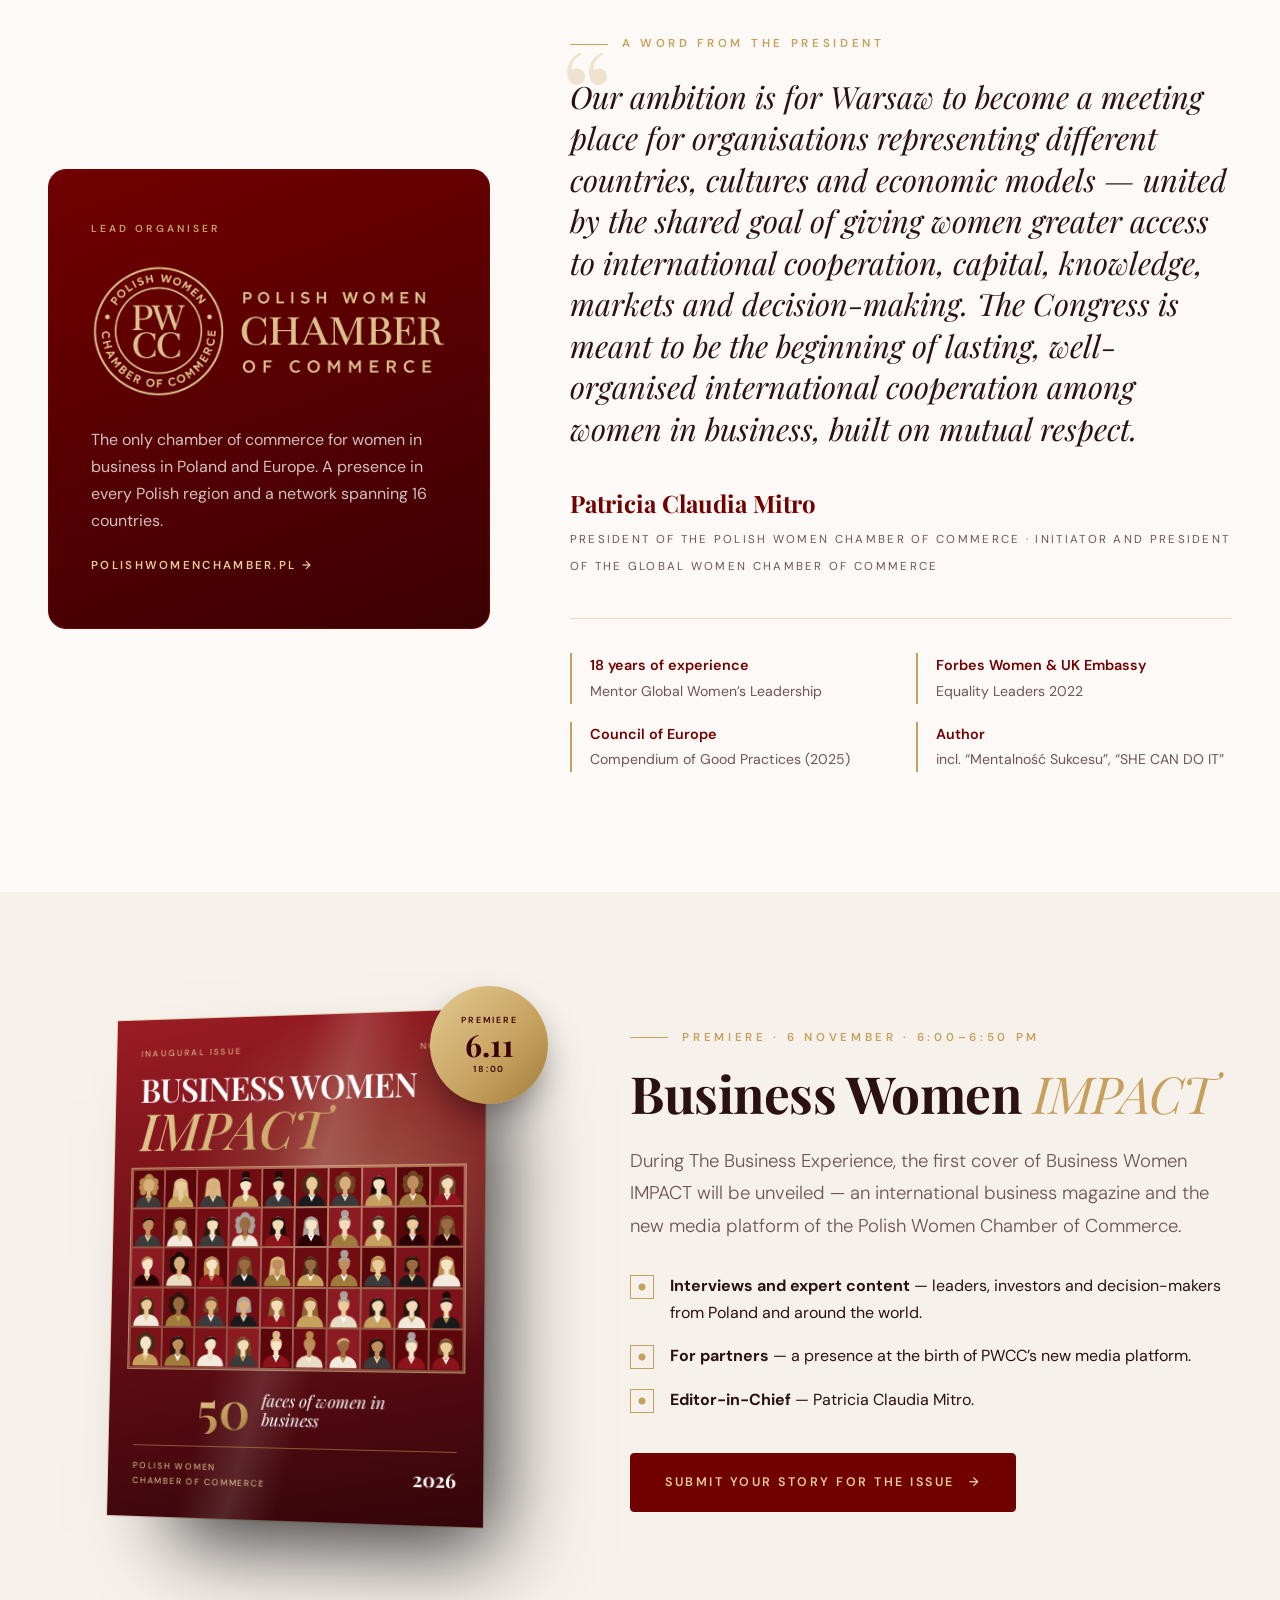
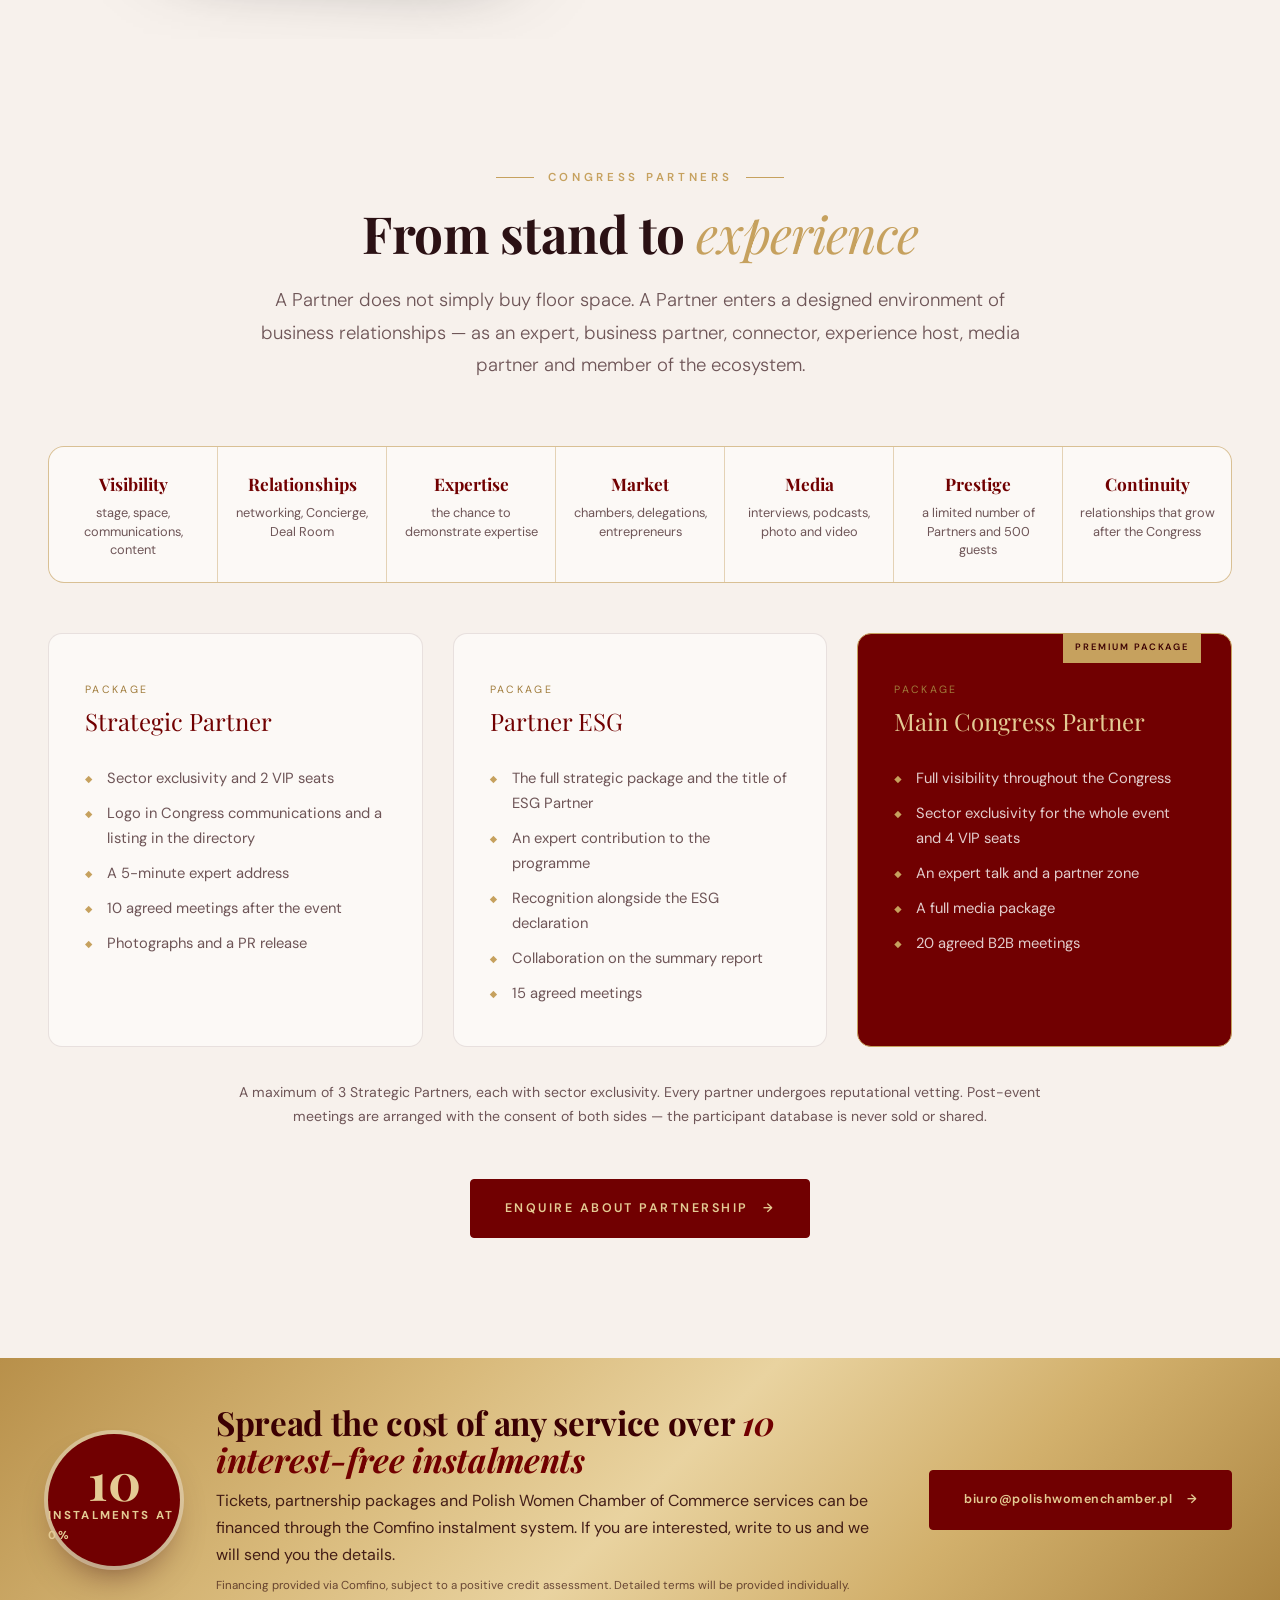
==== commit f018d137: "Add Comfino 10 x 0% instalments information Gold band before registration with contact to biuro@poli" ====
--- a/index.html
+++ b/index.html
@@ -582,6 +582,21 @@
 .amb{display:flex;flex-direction:column;align-items:flex-start}
 .amb-photo{width:96px;height:96px;border-radius:50%;padding:3px;background:linear-gradient(135deg,#F3E2B8,var(--gold),var(--gold-deep));margin-bottom:16px}
 .amb-photo span,.amb-photo img{width:100%;height:100%;border-radius:50%;display:flex;align-items:center;justify-content:center;background:linear-gradient(160deg,var(--navy-2),var(--ink));color:var(--gold-light);font-family:var(--serif);font-size:1.9rem;object-fit:cover;border:2px solid var(--ink)}
+/* ---------- raty Comfino ---------- */
+.raty{background:linear-gradient(135deg,#B8904A 0%,#D8B97A 30%,#E9D3A0 50%,#D2B06C 72%,#A9823E 100%);color:var(--ink);padding:46px 0}
+.raty-in{display:grid;grid-template-columns:auto 1fr auto;gap:36px;align-items:center}
+.raty-badge{width:132px;height:132px;border-radius:50%;background:var(--navy);color:var(--gold-light);display:flex;flex-direction:column;align-items:center;justify-content:center;box-shadow:0 0 0 4px rgba(255,255,255,.35),0 20px 40px -20px rgba(58,6,10,.8)}
+.raty-badge strong{font-family:var(--serif);font-size:3.2rem;line-height:1}
+.raty-badge span{font-size:.72rem;letter-spacing:.2em;text-transform:uppercase;font-weight:700}
+.raty-txt h3{font-family:var(--serif);font-size:clamp(1.5rem,2.6vw,2.1rem);color:var(--ink);margin-bottom:8px}
+.raty-txt h3 em{color:var(--navy)}
+.raty-txt p{color:rgba(40,0,3,.85)}
+.raty-txt small{display:block;margin-top:8px;font-size:.72rem;color:rgba(40,0,3,.65)}
+.raty-btn{white-space:nowrap;text-transform:none;letter-spacing:.04em}
+.raty-pill{display:inline-block;margin:0 auto 22px;padding:9px 20px;border-radius:40px;border:1px solid var(--gold);color:#fff;font-size:.82rem;background:rgba(0,0,0,.2)}
+.raty-pill b{color:var(--gold-light)}
+.raty-pill:hover{background:rgba(198,161,94,.2)}
+@media (max-width:900px){.raty-in{grid-template-columns:1fr;text-align:center;justify-items:center}.raty-btn{white-space:normal}}
 /* ---------- momenty / dyplomacja ---------- */
 .cards5{grid-template-columns:repeat(auto-fit,minmax(200px,1fr));gap:18px}
 .cards5 .card{padding:30px 22px 26px}
@@ -722,6 +737,7 @@
           <span class="mode-cta">Dołącz online →</span>
         </a>
       </div>
+      <a class="raty-pill" href="#raty">Każdą usługę możesz rozłożyć na <b>10 rat 0%</b> z Comfino</a>
       <div class="hero-ctas"><a href="#partnerzy" class="btn btn-ghost">Zostań partnerem</a><a href="#rejestracja" class="btn btn-ghost">Formularz zgłoszeniowy</a></div>
     </div>
   </div>
@@ -1131,6 +1147,19 @@
   </div>
 </section>
 
+<!-- ================= RATY COMFINO ================= -->
+<div class="raty" id="raty">
+  <div class="wrap raty-in reveal">
+    <div class="raty-badge"><strong>10</strong><span>rat 0%</span></div>
+    <div class="raty-txt">
+      <h3>Każdą usługę możesz rozłożyć na <em>10 rat 0%</em></h3>
+      <p>Bilety, pakiety partnerskie i usługi Polish Women Chamber of Commerce możesz sfinansować w systemie ratalnym Comfino. Jeżeli jesteś zainteresowana, napisz do nas — przygotujemy szczegóły.</p>
+      <small>Finansowanie udzielane za pośrednictwem Comfino, po pozytywnej ocenie wniosku. Szczegółowe warunki przekażemy indywidualnie.</small>
+    </div>
+    <a class="btn btn-dark raty-btn" href="mailto:biuro@polishwomenchamber.pl?subject=Raty%200%25%20Comfino%20%E2%80%94%20Kongres%20Gospodarczy%20Kobiet%20Biznesu">biuro@polishwomenchamber.pl <span class="arr">→</span></a>
+  </div>
+</div>
+
 <!-- ================= REGISTER ================= -->
 <section class="register" id="rejestracja">
   <div class="wrap split" id="kontakt">
@@ -1240,6 +1269,12 @@
    Nowy tekst na stronie = dopisz tu jego tłumaczenie.
    ========================================================= */
 const I18N_EN = {
+  "rat 0%": "instalments at 0%",
+  "Każdą usługę możesz rozłożyć na": "Spread the cost of any service over",
+  "10 rat 0%": "10 interest-free instalments",
+  "Bilety, pakiety partnerskie i usługi Polish Women Chamber of Commerce możesz sfinansować w systemie ratalnym Comfino. Jeżeli jesteś zainteresowana, napisz do nas — przygotujemy szczegóły.": "Tickets, partnership packages and Polish Women Chamber of Commerce services can be financed through the Comfino instalment system. If you are interested, write to us and we will send you the details.",
+  "Finansowanie udzielane za pośrednictwem Comfino, po pozytywnej ocenie wniosku. Szczegółowe warunki przekażemy indywidualnie.": "Financing provided via Comfino, subject to a positive credit assessment. Detailed terms will be provided individually.",
+  "z Comfino": "with Comfino",
   "Tu tworzy się historia": "History in the making",
   "Wspólny plan współpracy gospodarczej": "A joint economic cooperation plan",
   "do grudnia 2027 r.": "through December 2027",
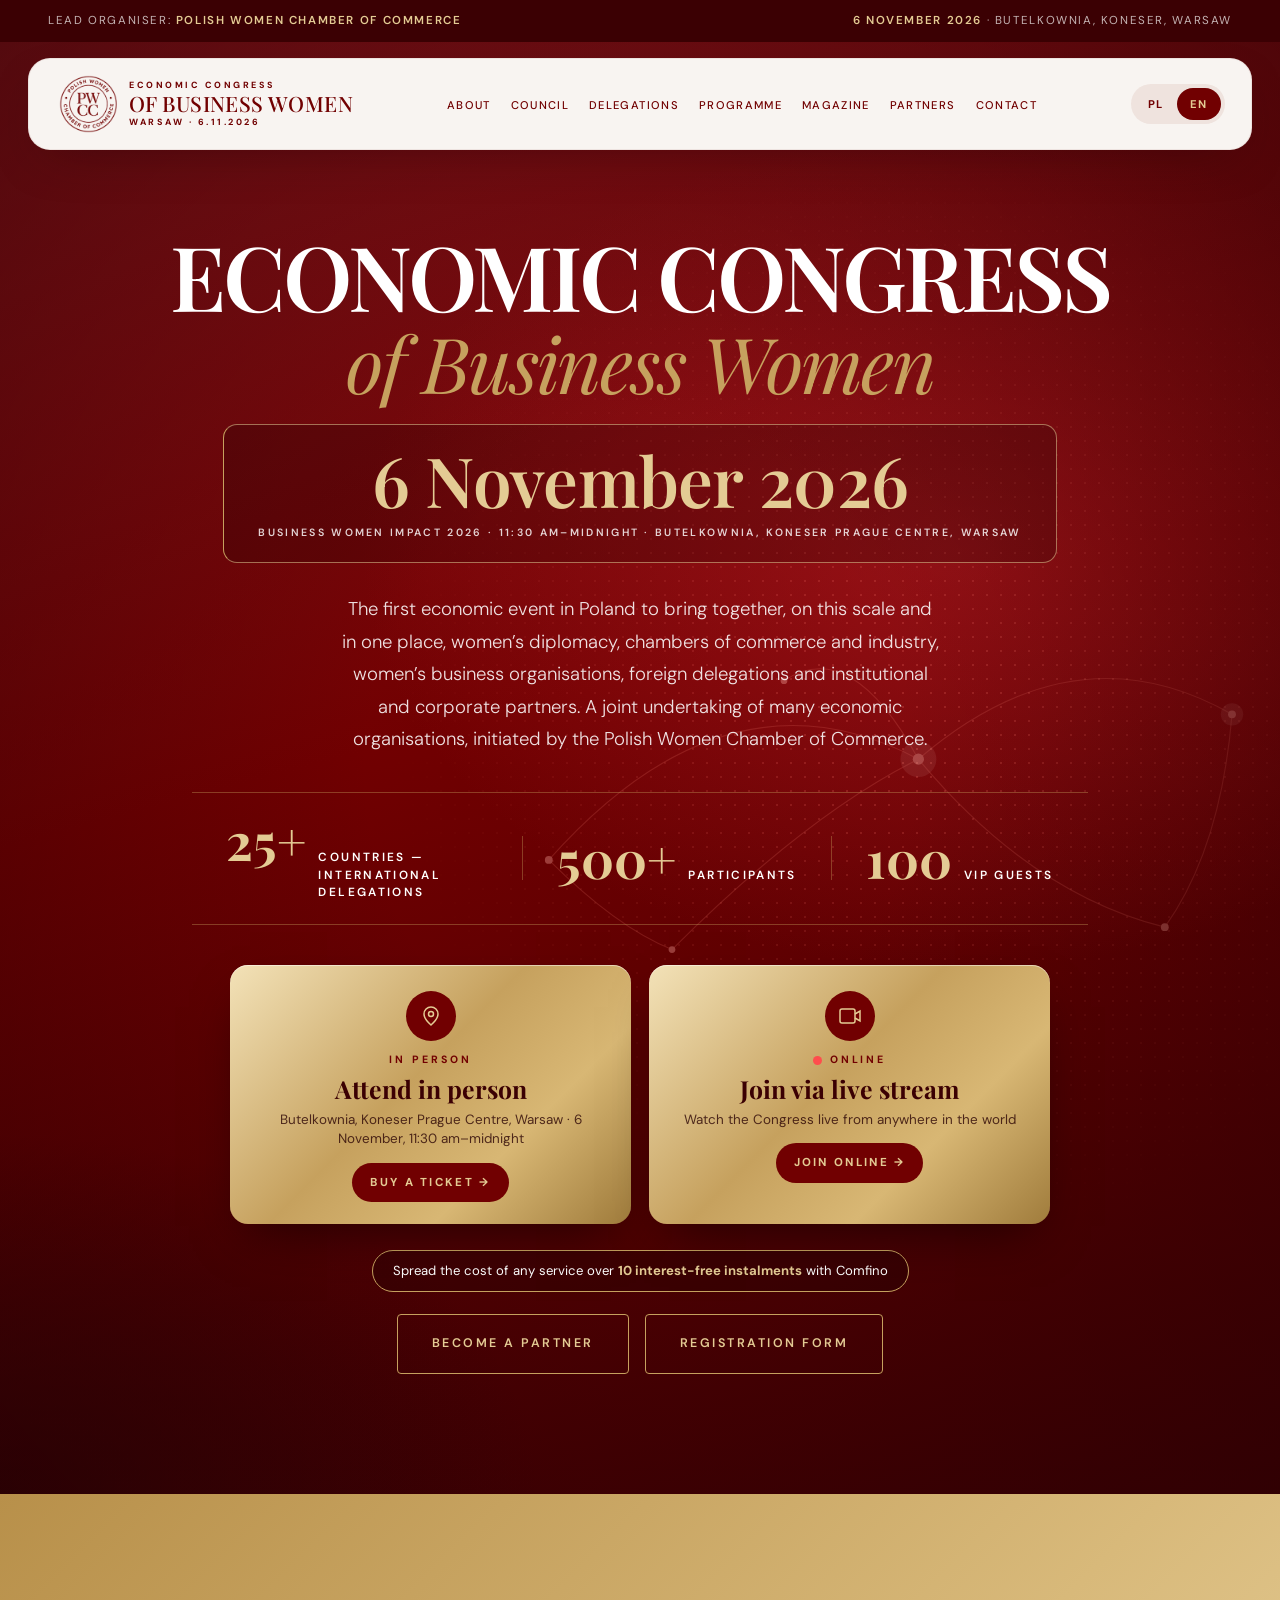
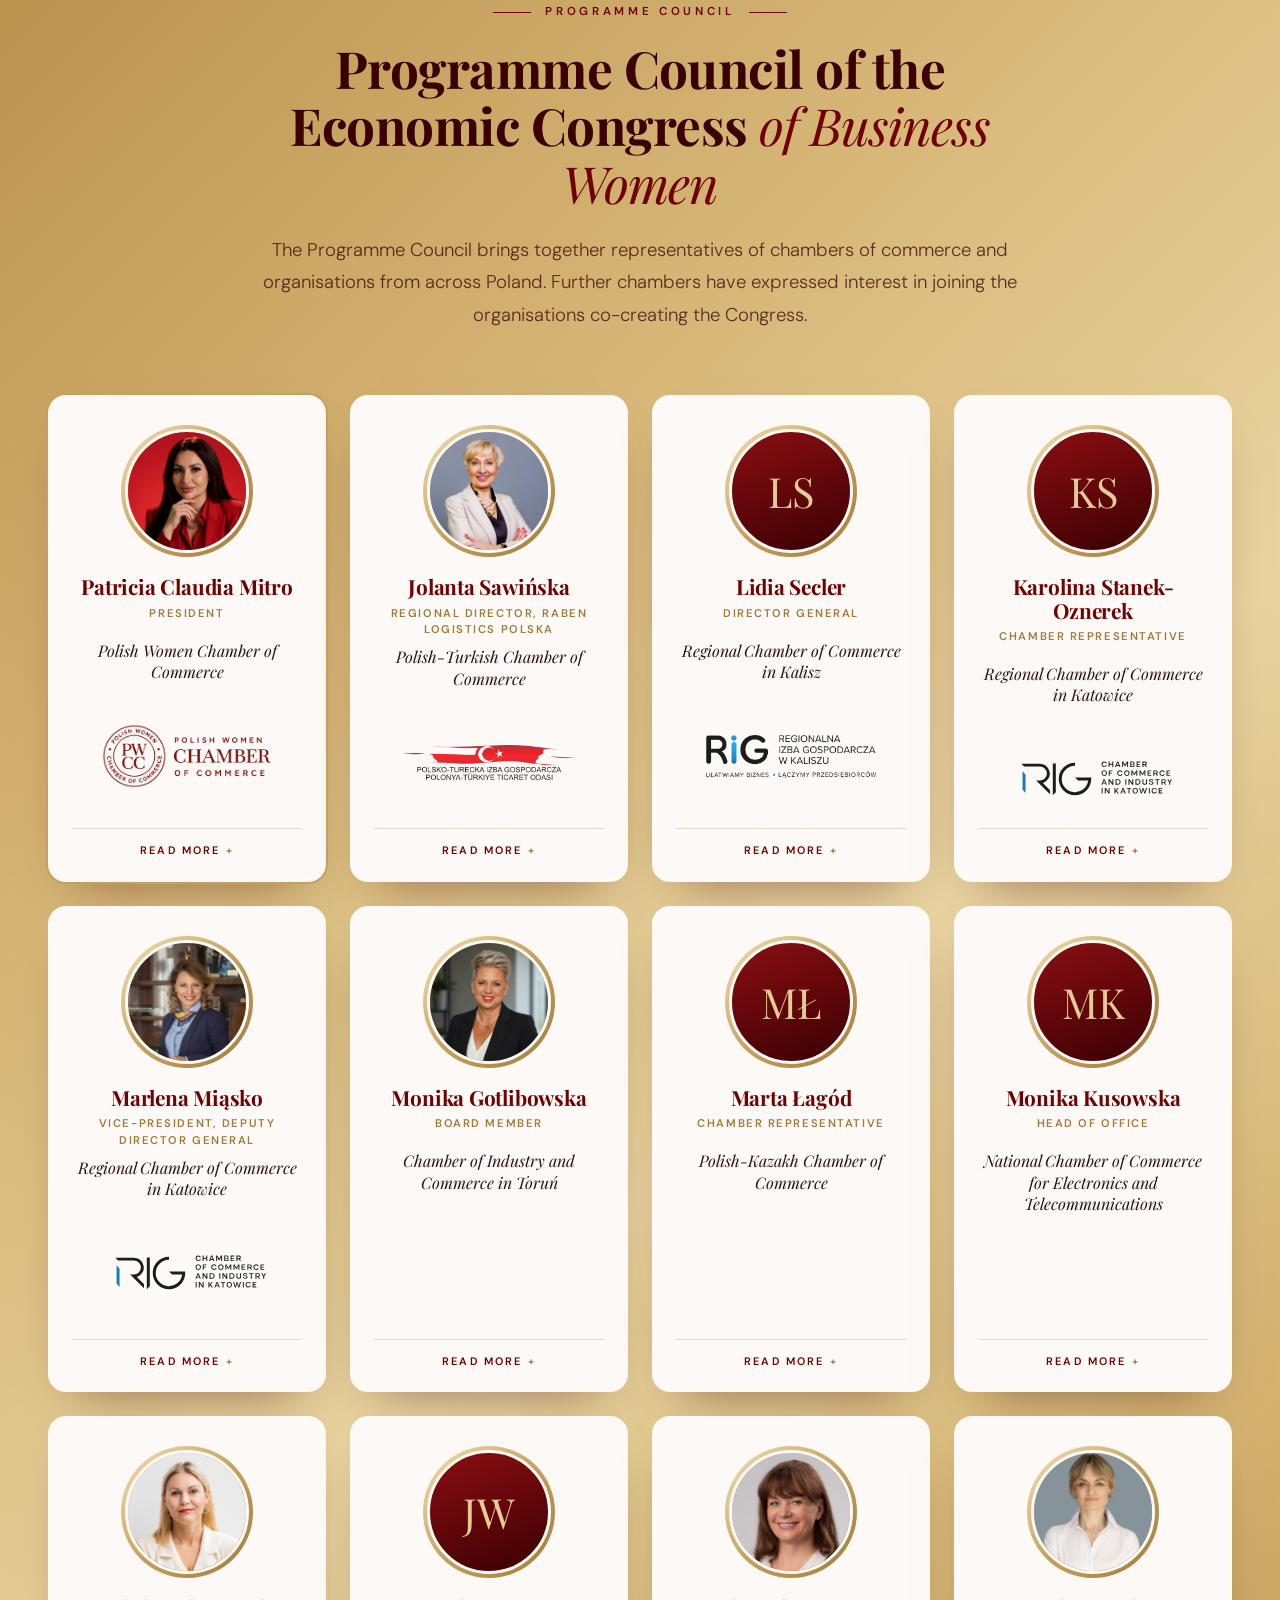
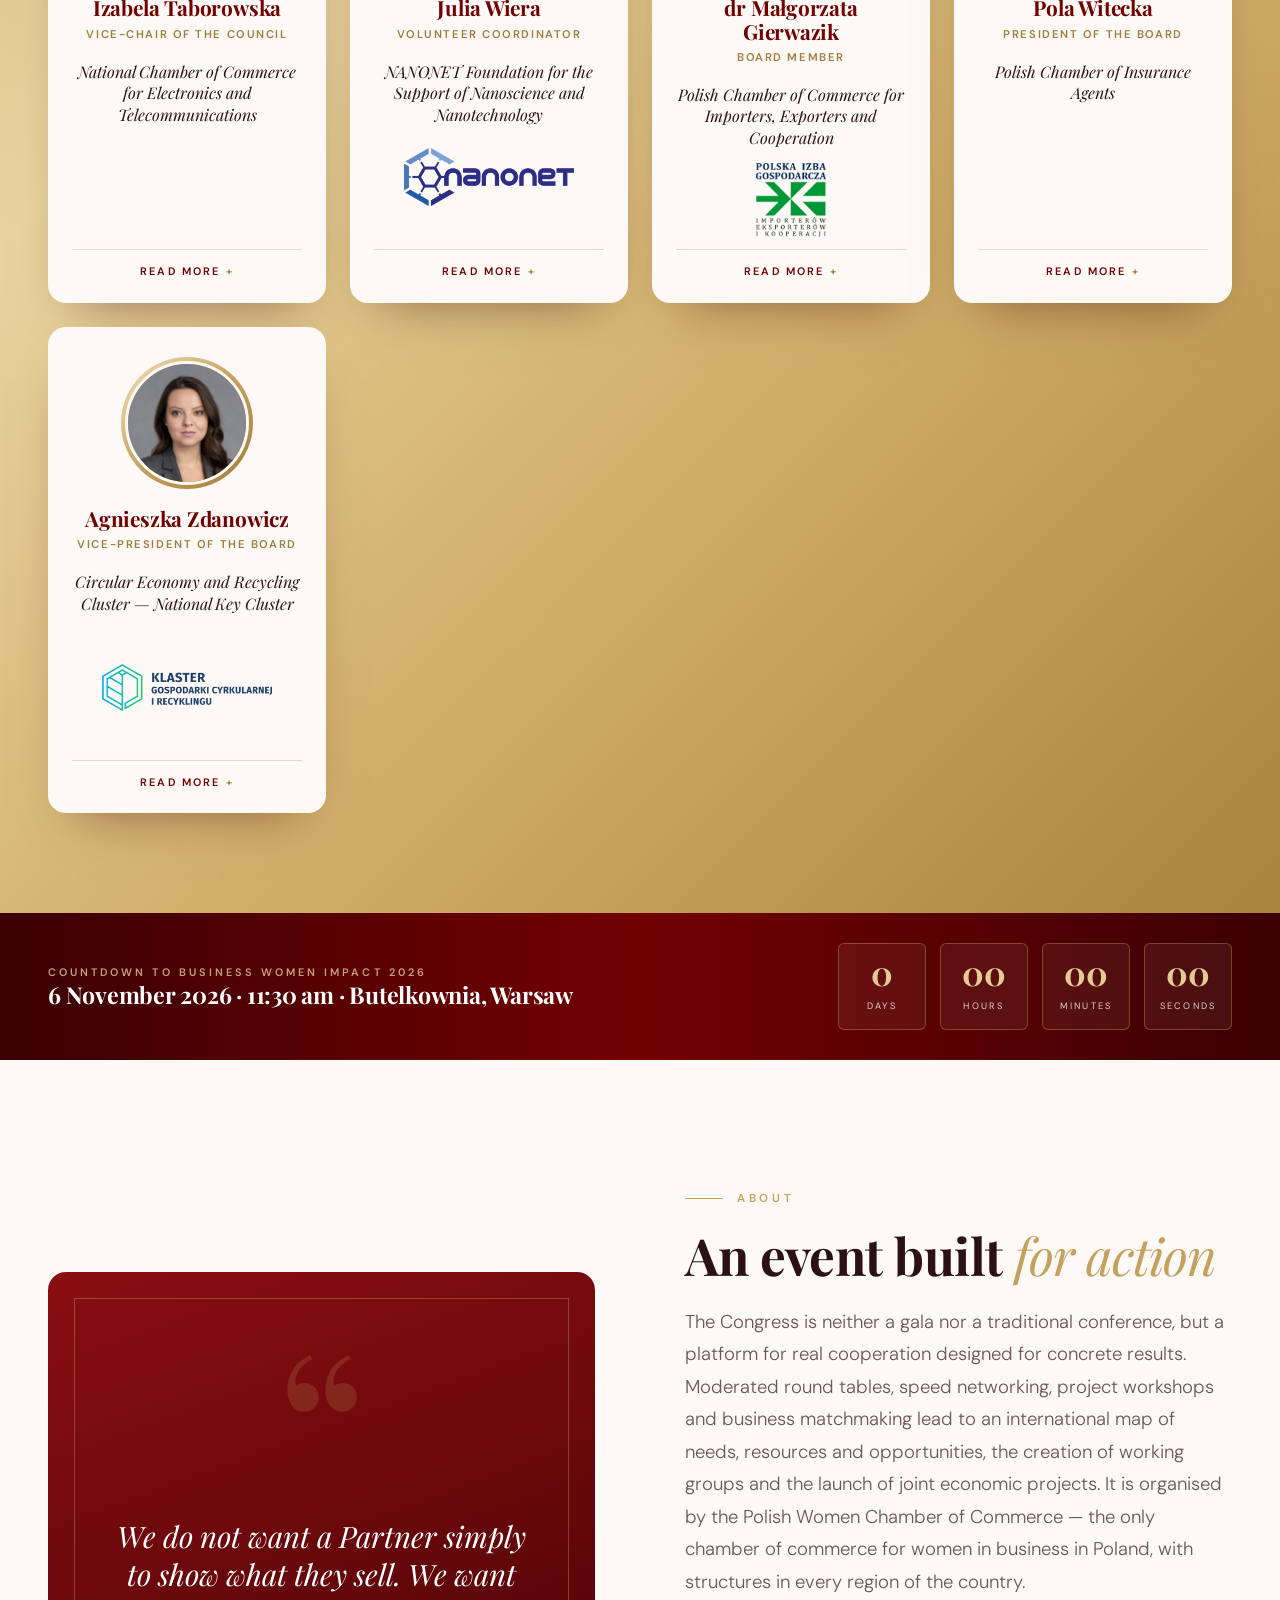
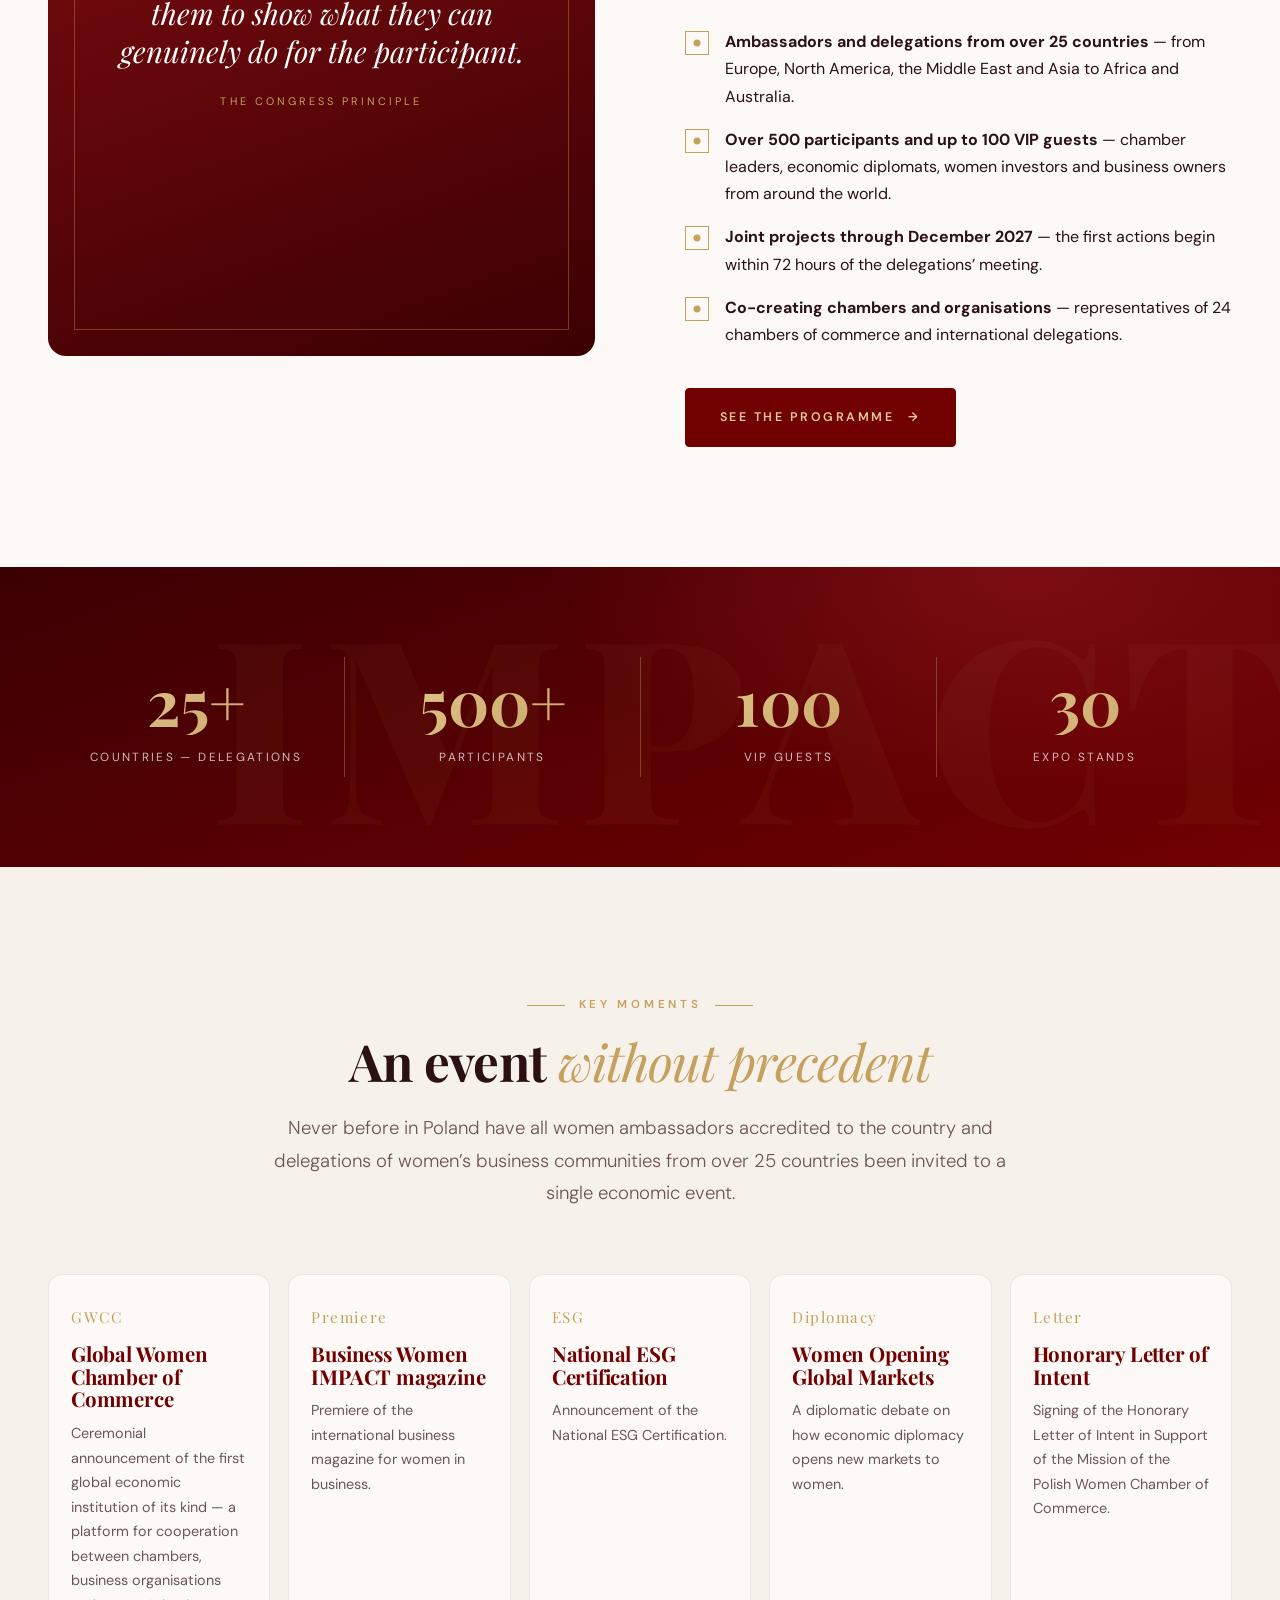
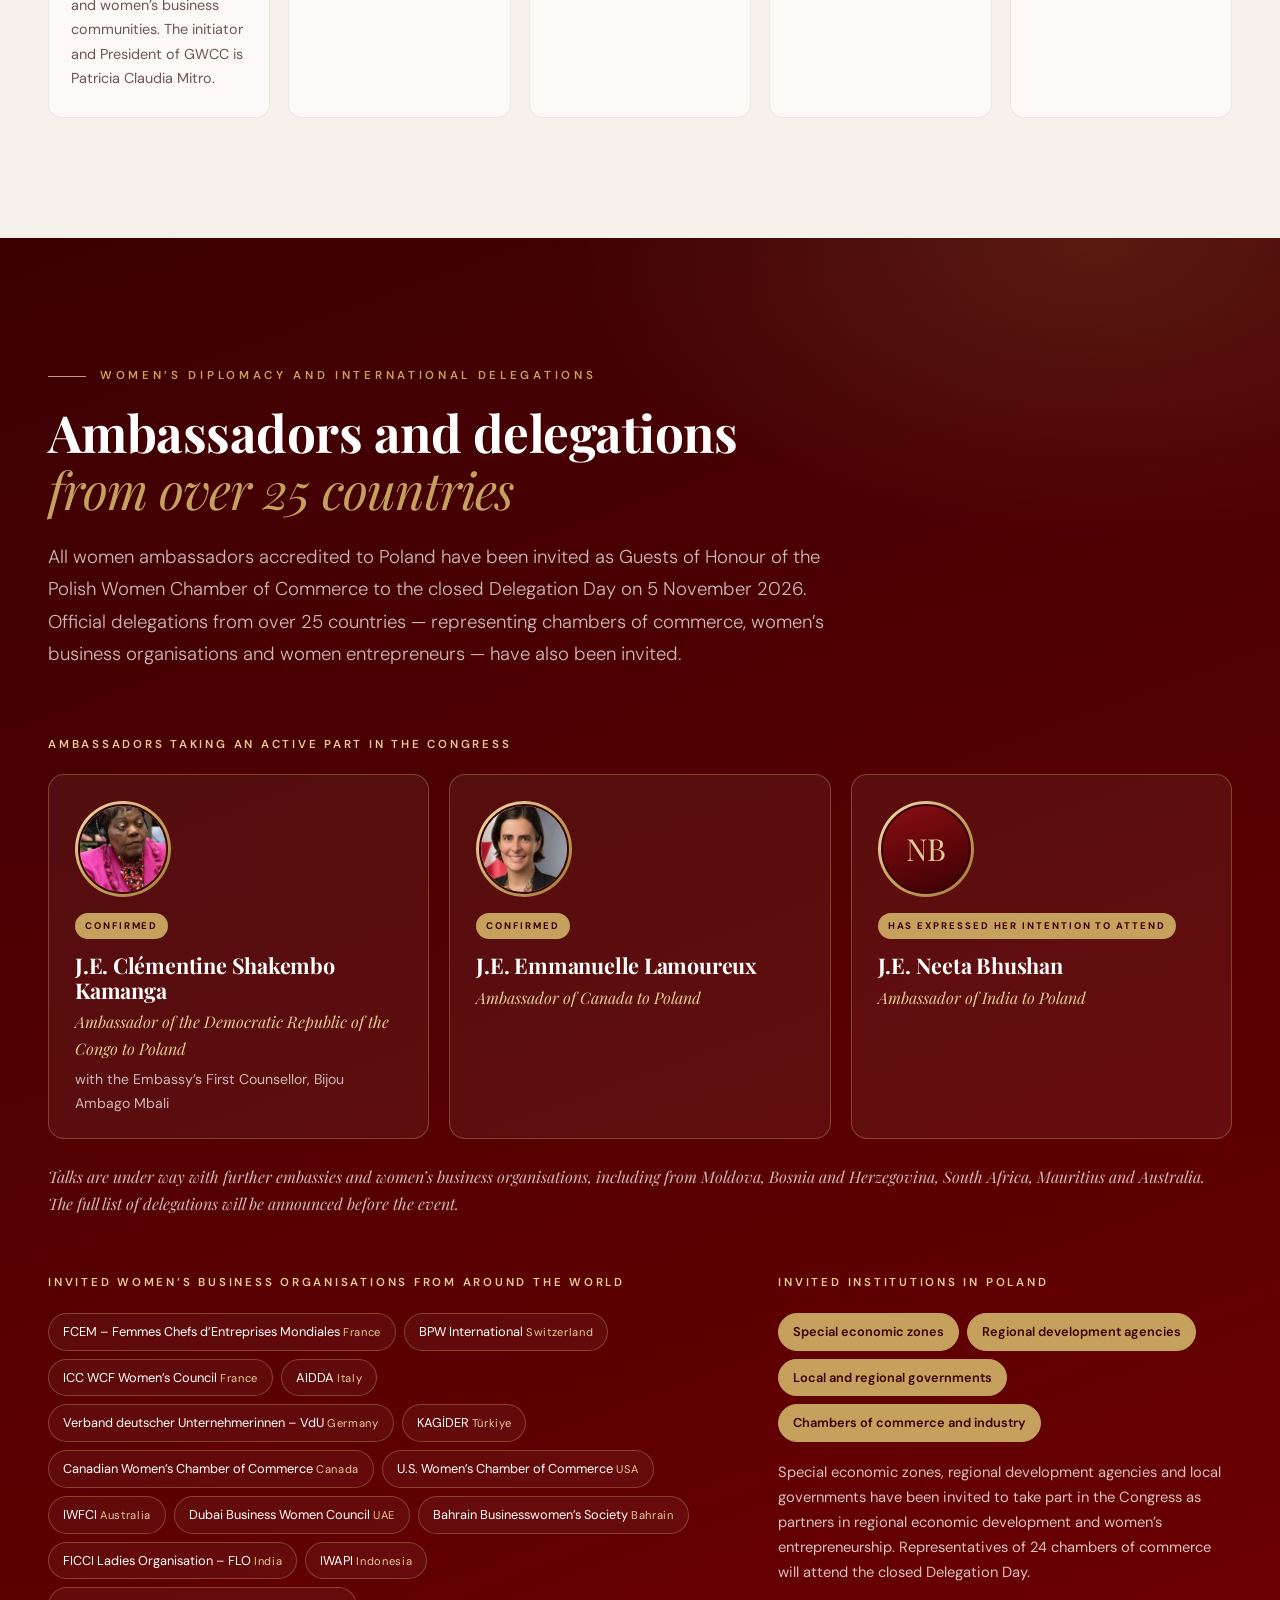
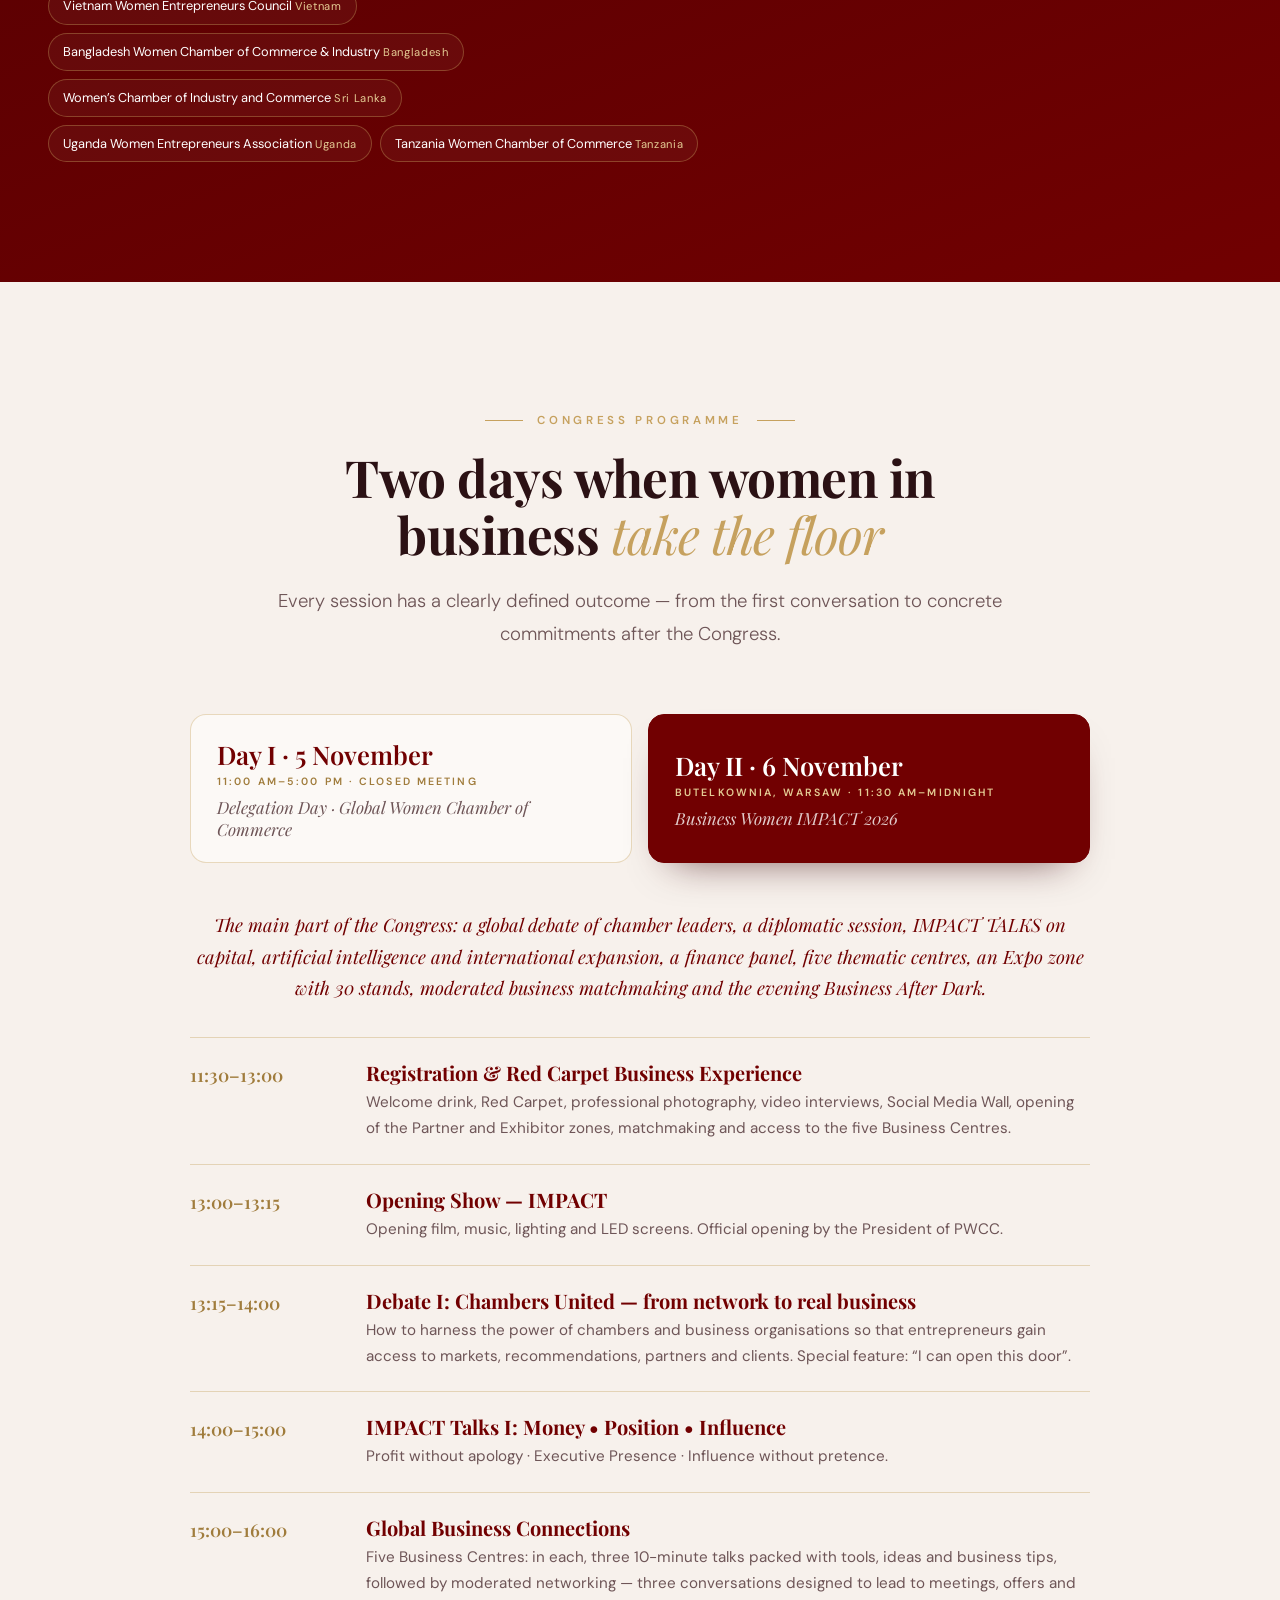
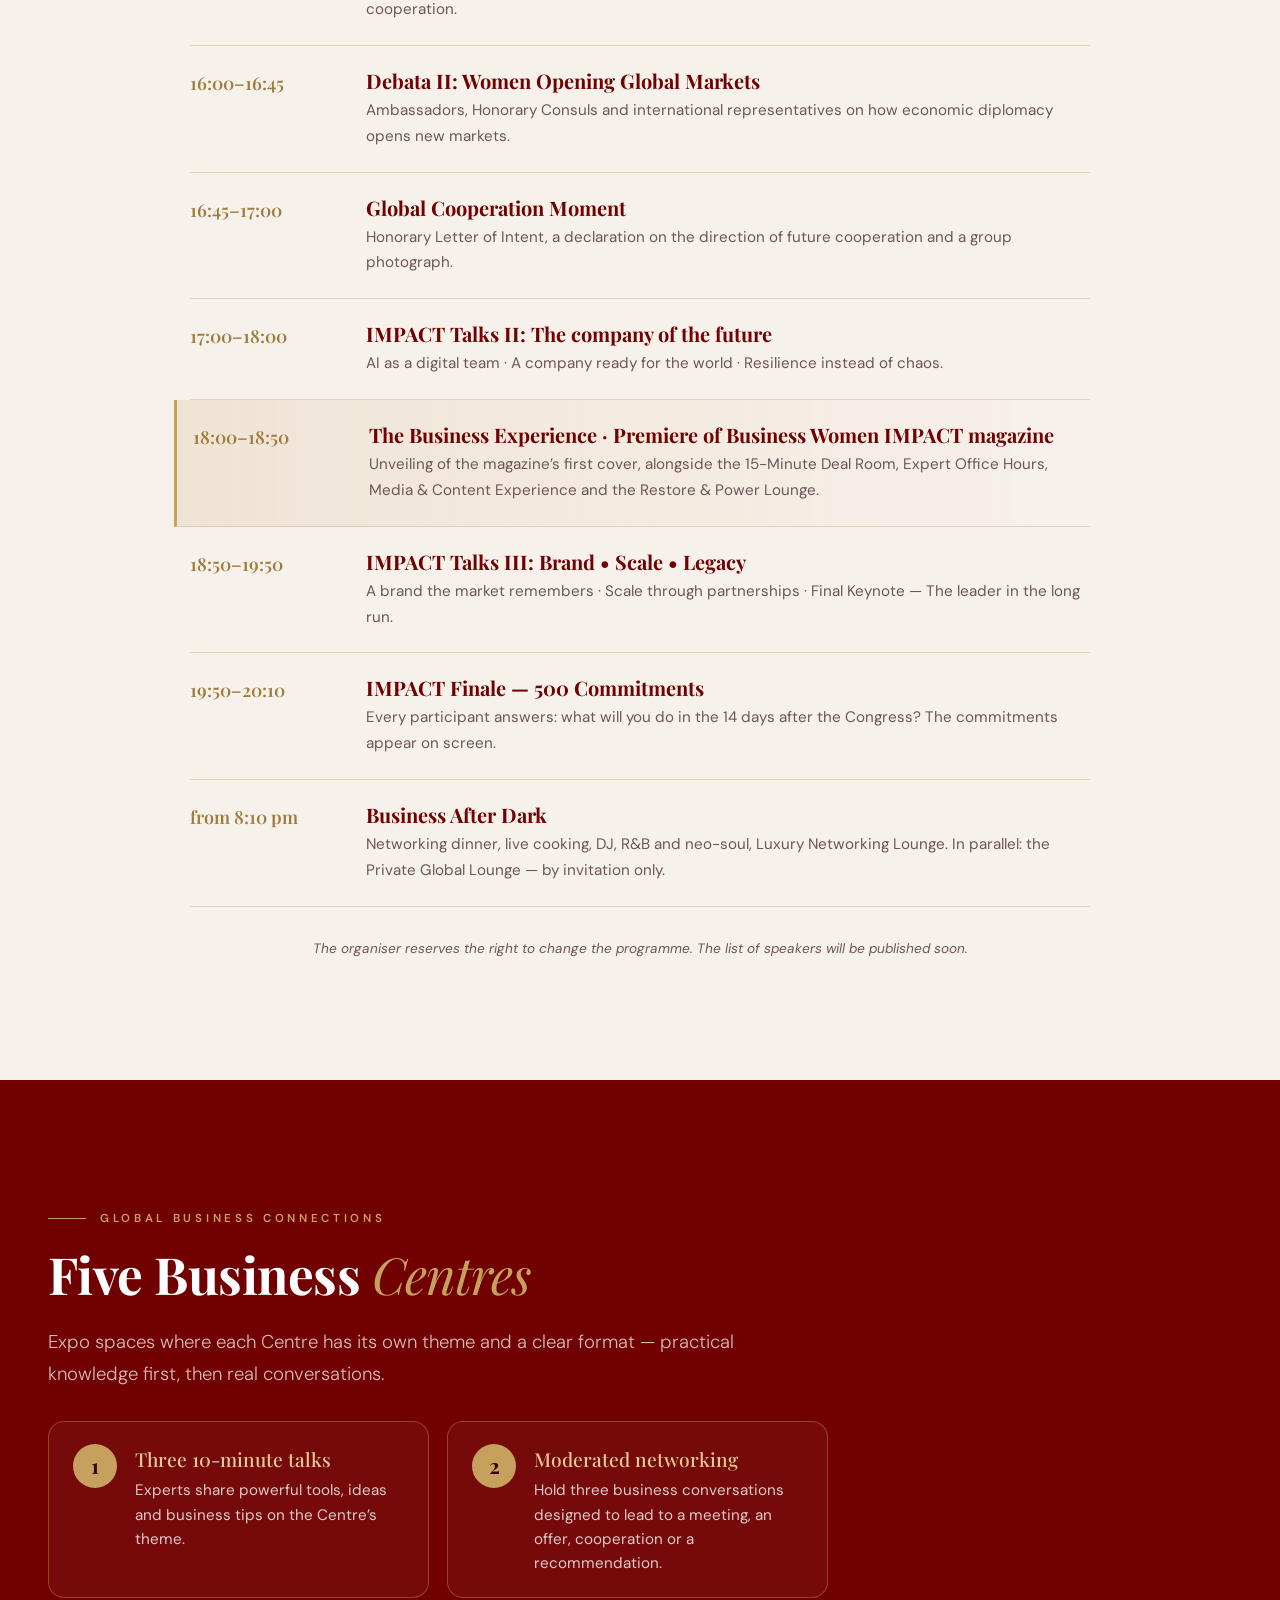
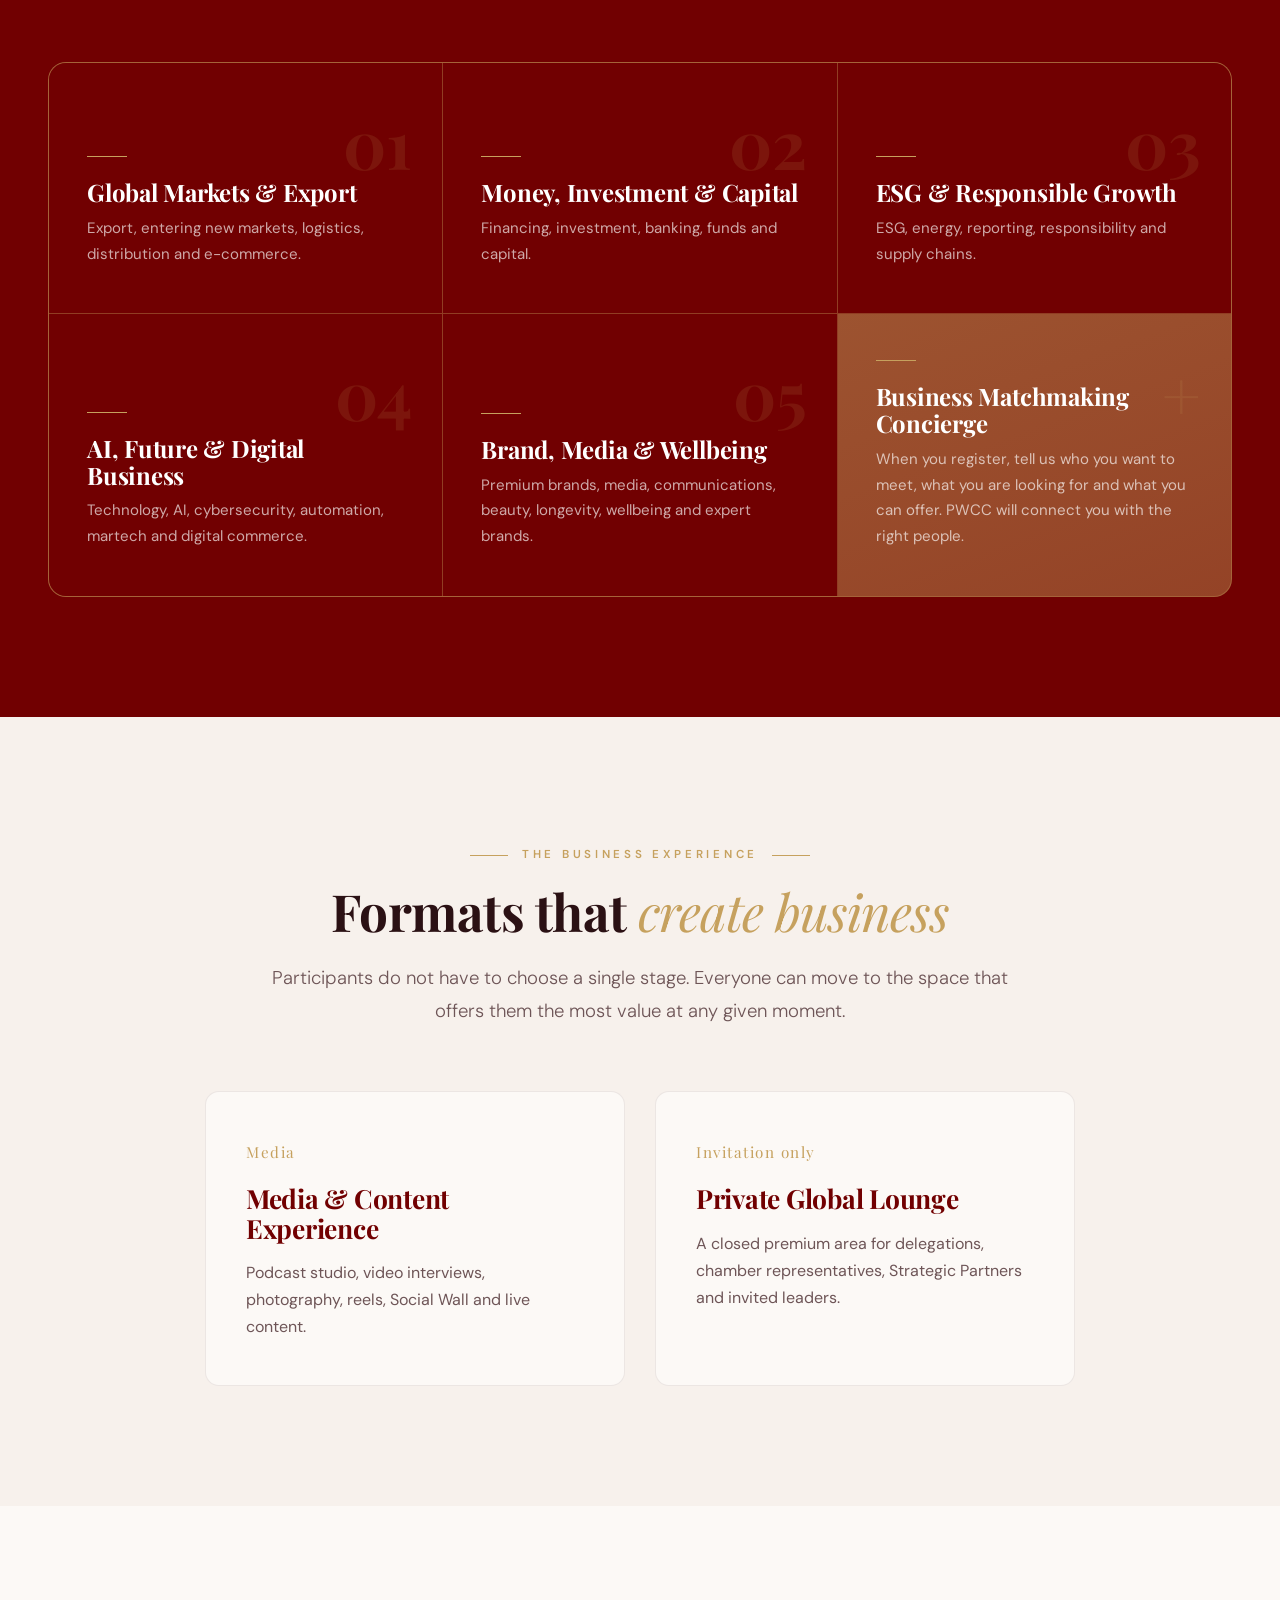
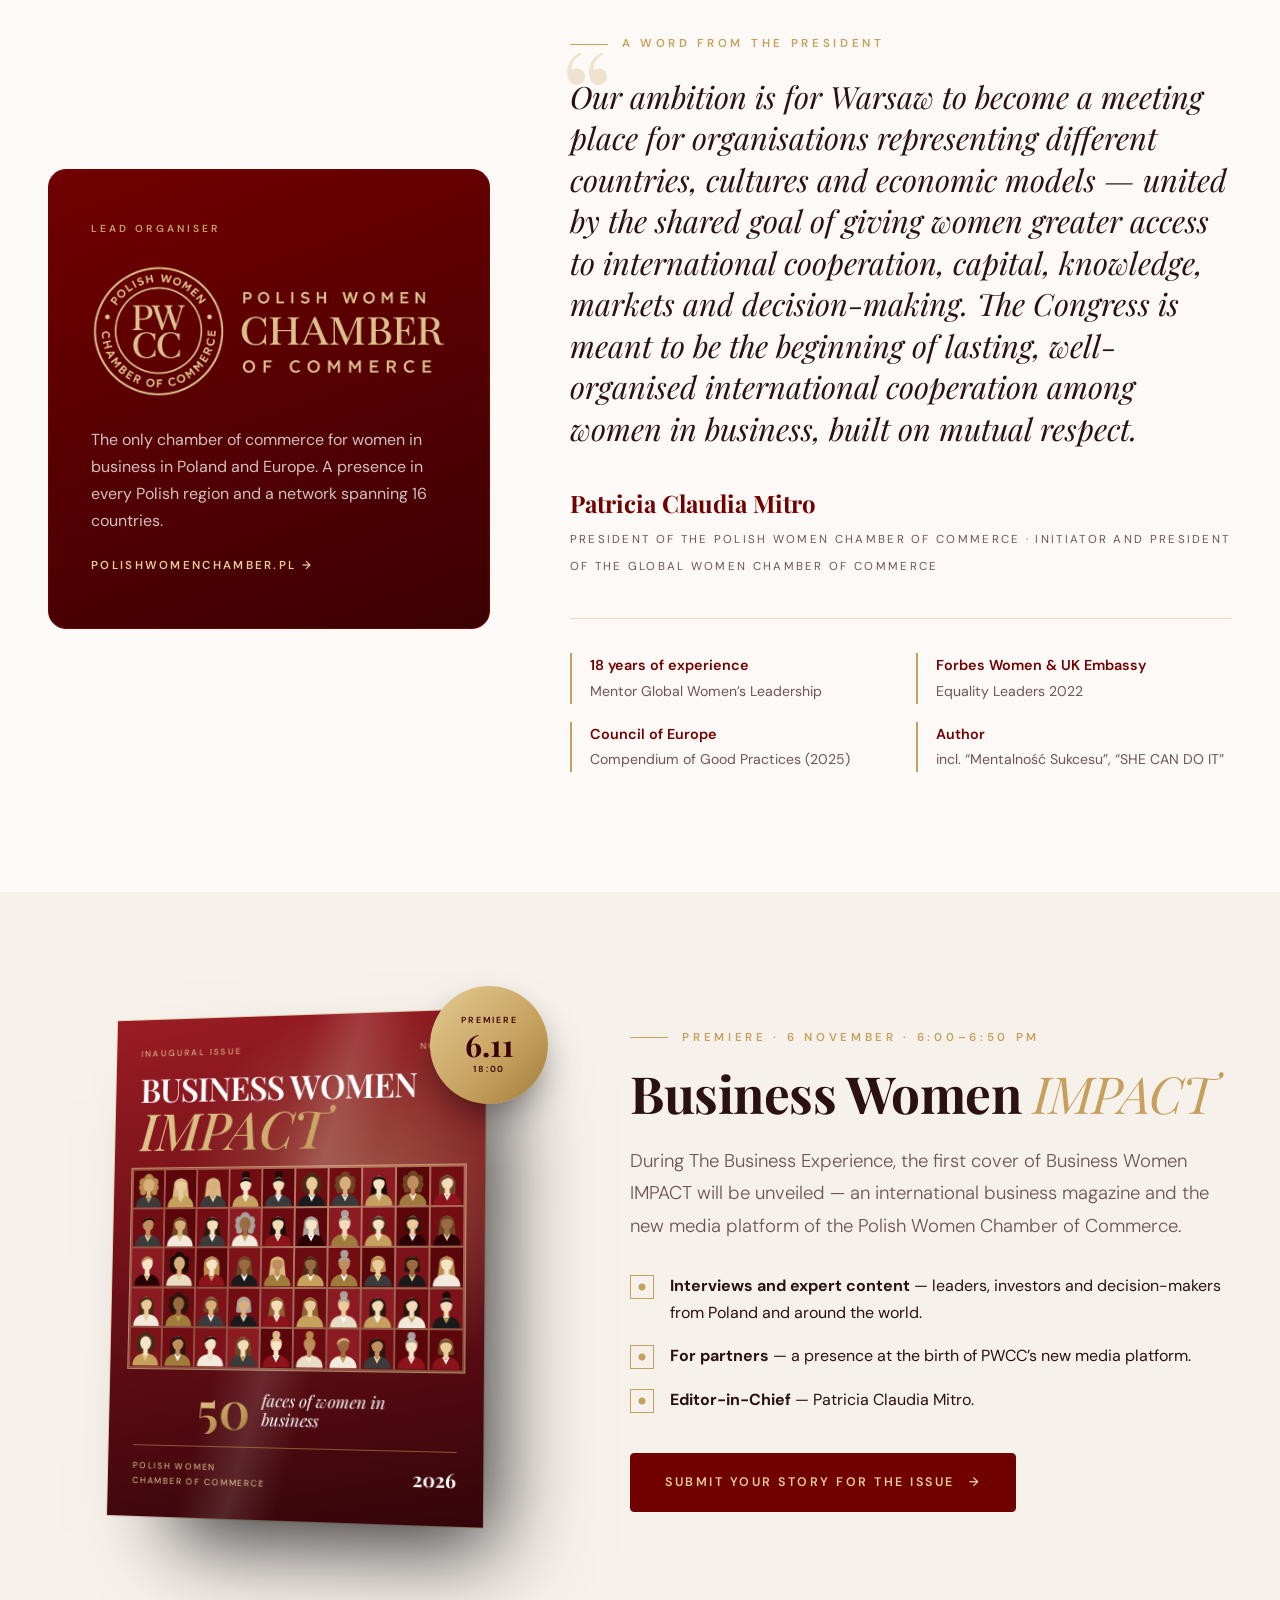
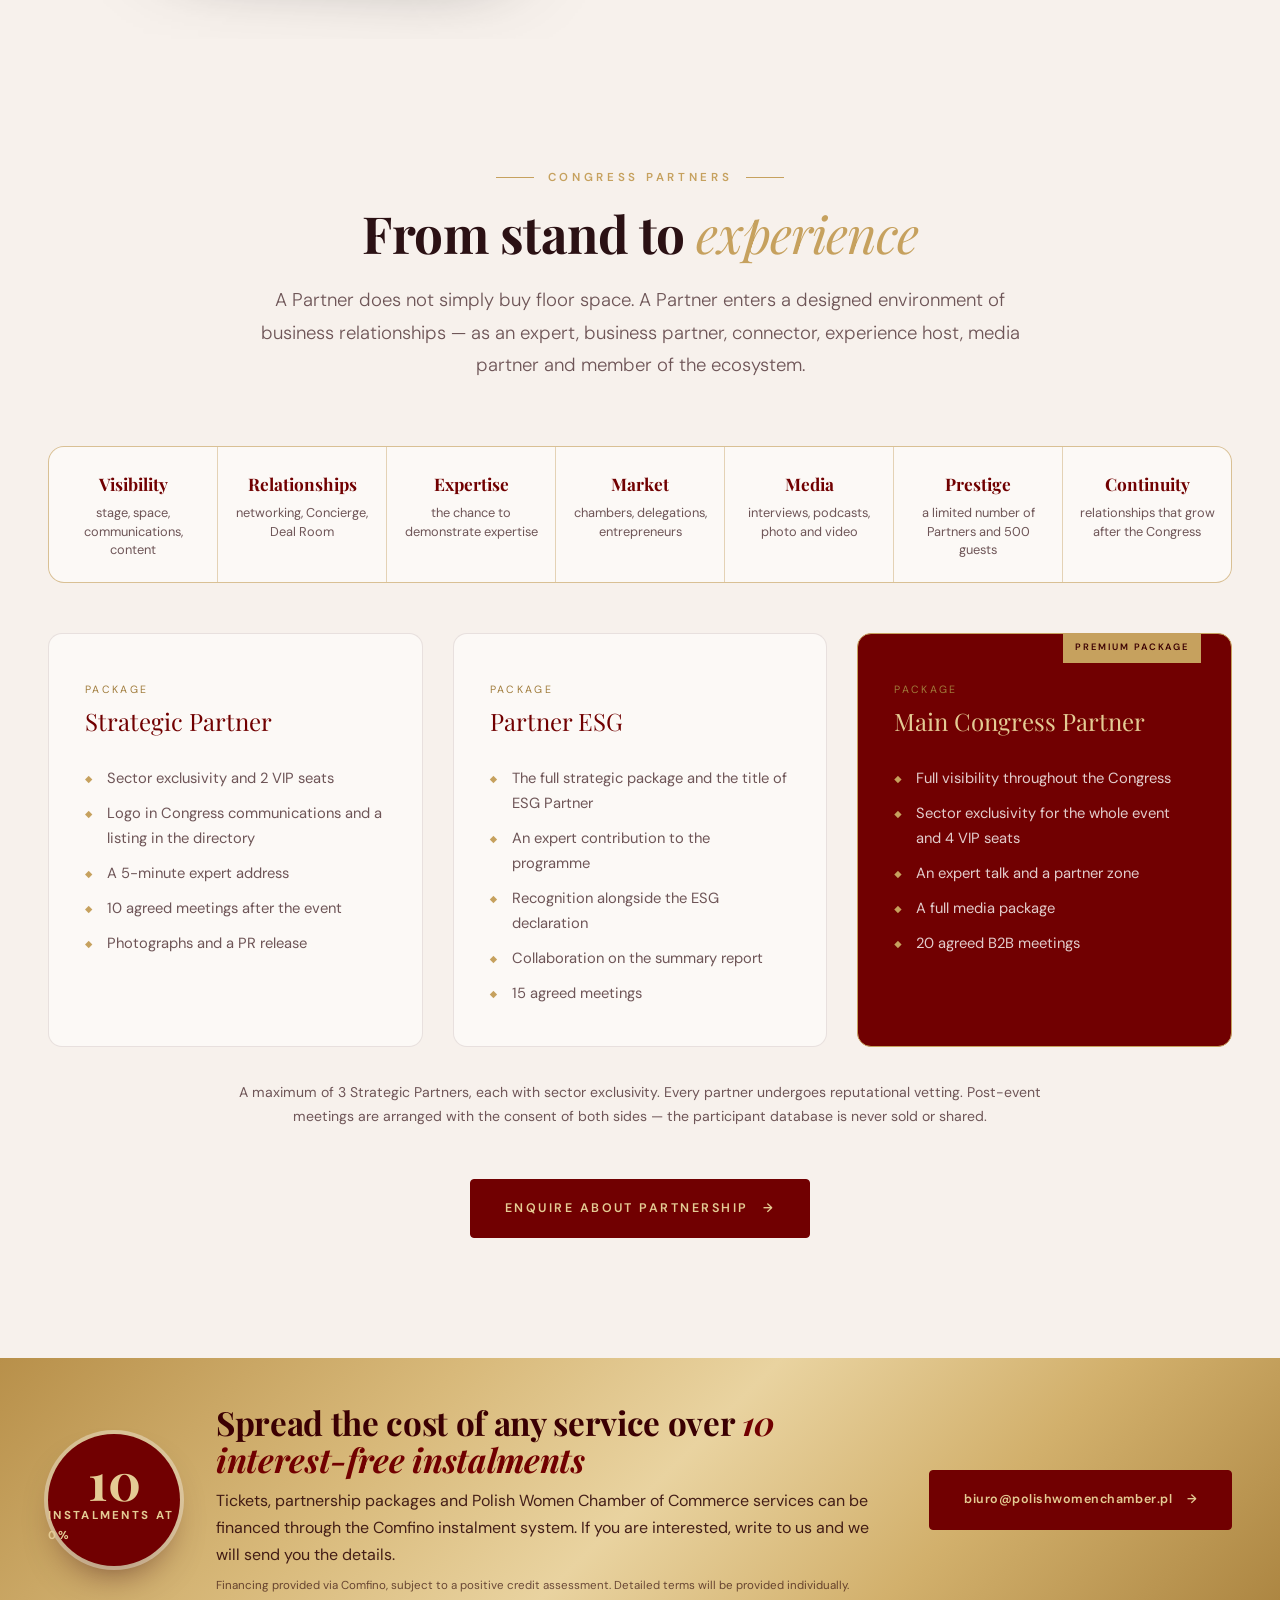
==== commit 70ea3578: "Add portraits of the DRC and Canadian ambassadors Co-Authored-By: Claude Opus 5.5 <noreply@anthropic" ====
--- a/index.html
+++ b/index.html
@@ -936,8 +936,8 @@
     </div>
     <h4 class="sub-h reveal">Ambasadorki, które wezmą aktywny udział w Kongresie</h4>
     <div class="amb-grid">
-        <article class="amb reveal"><div class="amb-photo" aria-hidden="true"><span>CK</span></div><span class="amb-st">Udział potwierdzony</span><h3>J.E. Clémentine Shakembo Kamanga</h3><p class="amb-role">Ambasador Demokratycznej Republiki Konga w Polsce</p><p class="amb-x">wraz z pierwszą radczynią Ambasady, Bijou Ambago Mbali</p></article>
-        <article class="amb reveal"><div class="amb-photo" aria-hidden="true"><span>EL</span></div><span class="amb-st">Udział potwierdzony</span><h3>J.E. Emmanuelle Lamoureux</h3><p class="amb-role">Ambasador Kanady w Polsce</p></article>
+        <article class="amb reveal"><div class="amb-photo"><img src="assets/ambasadorki/clementine-shakembo-kamanga.jpg" alt="J.E. Clémentine Shakembo Kamanga" loading="lazy" width="360" height="360"></div><span class="amb-st">Udział potwierdzony</span><h3>J.E. Clémentine Shakembo Kamanga</h3><p class="amb-role">Ambasador Demokratycznej Republiki Konga w Polsce</p><p class="amb-x">wraz z pierwszą radczynią Ambasady, Bijou Ambago Mbali</p></article>
+        <article class="amb reveal"><div class="amb-photo"><img src="assets/ambasadorki/emmanuelle-lamoureux.jpg" alt="J.E. Emmanuelle Lamoureux" loading="lazy" width="360" height="360"></div><span class="amb-st">Udział potwierdzony</span><h3>J.E. Emmanuelle Lamoureux</h3><p class="amb-role">Ambasador Kanady w Polsce</p></article>
         <article class="amb reveal"><div class="amb-photo" aria-hidden="true"><span>NB</span></div><span class="amb-st">Zadeklarowała chęć udziału</span><h3>J.E. Neeta Bhushan</h3><p class="amb-role">Ambasador Indii w Polsce</p></article>
     </div>
     <p class="amb-note reveal">Trwają rozmowy z kolejnymi ambasadami oraz organizacjami kobiet biznesu — m.in. z Mołdawii, Bośni i Hercegowiny, Republiki Południowej Afryki, Mauritiusu i Australii. Pełna lista delegacji zostanie ogłoszona przed wydarzeniem.</p>
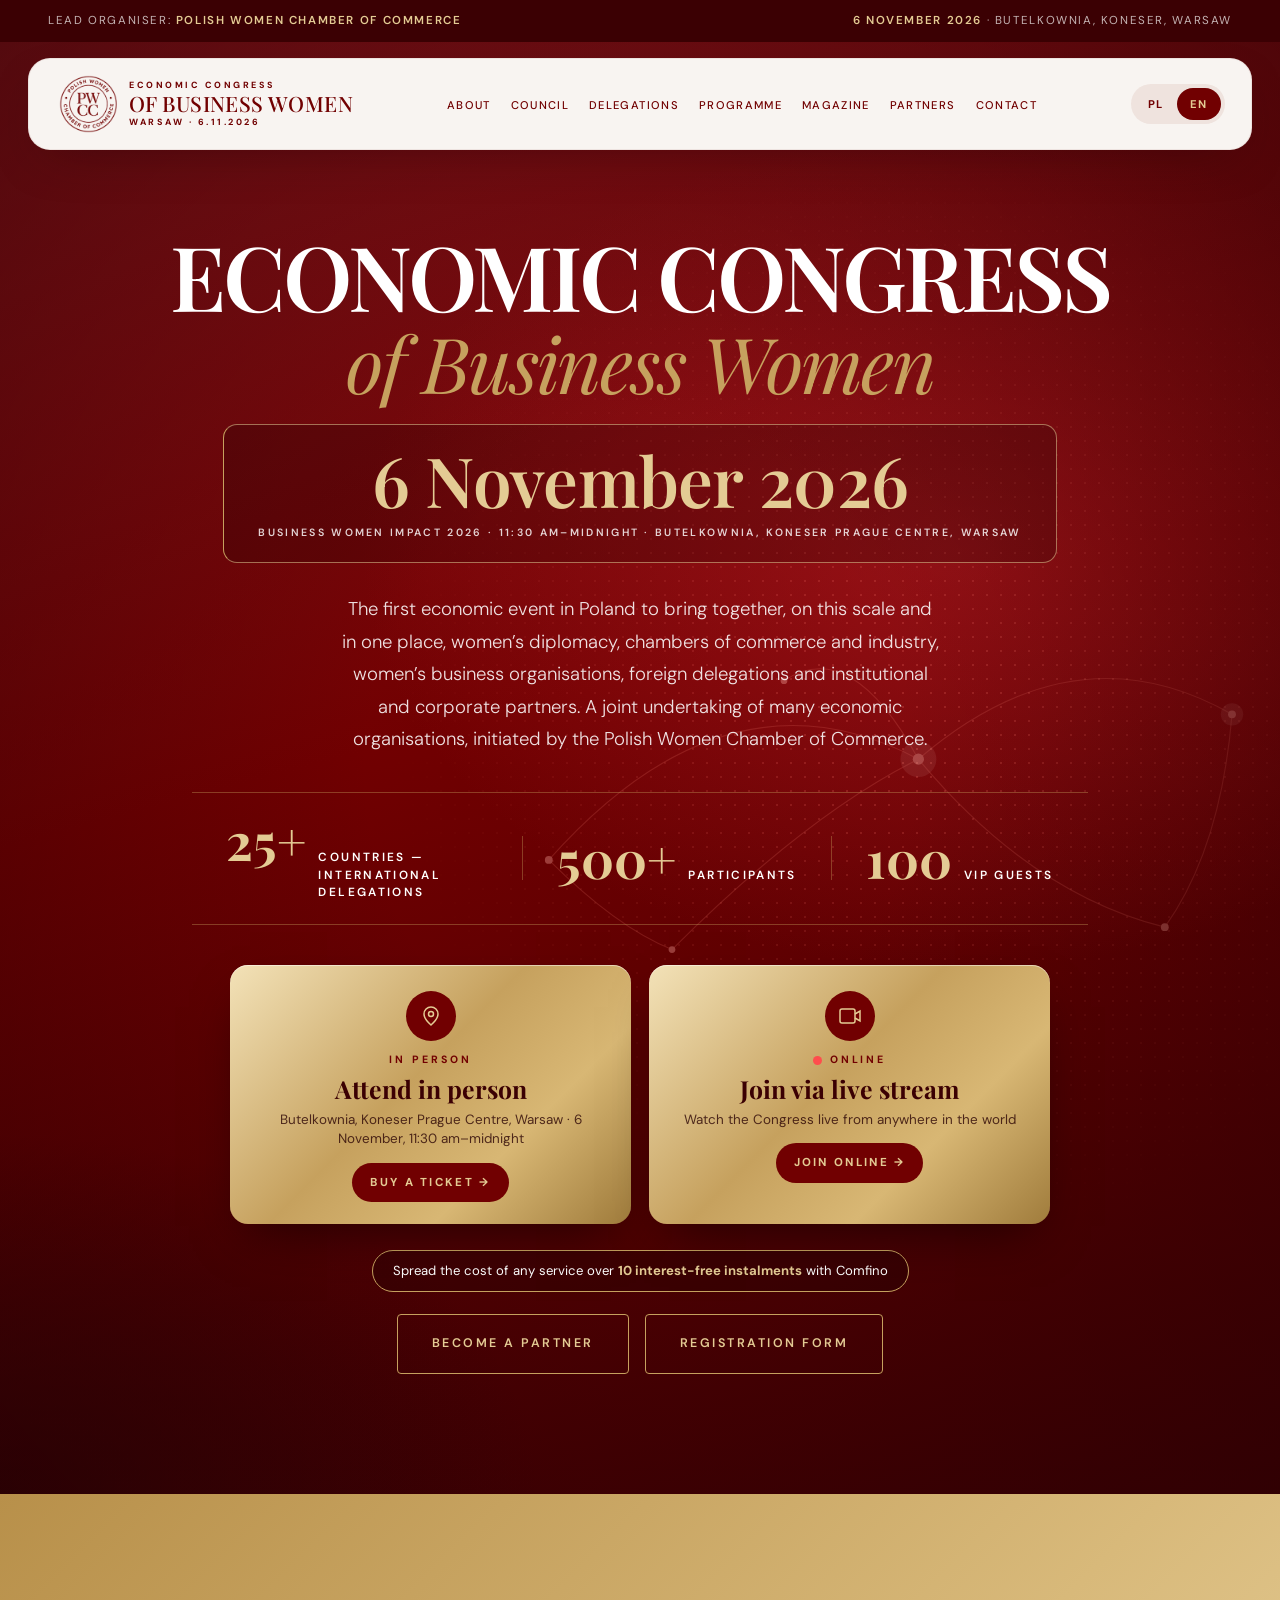
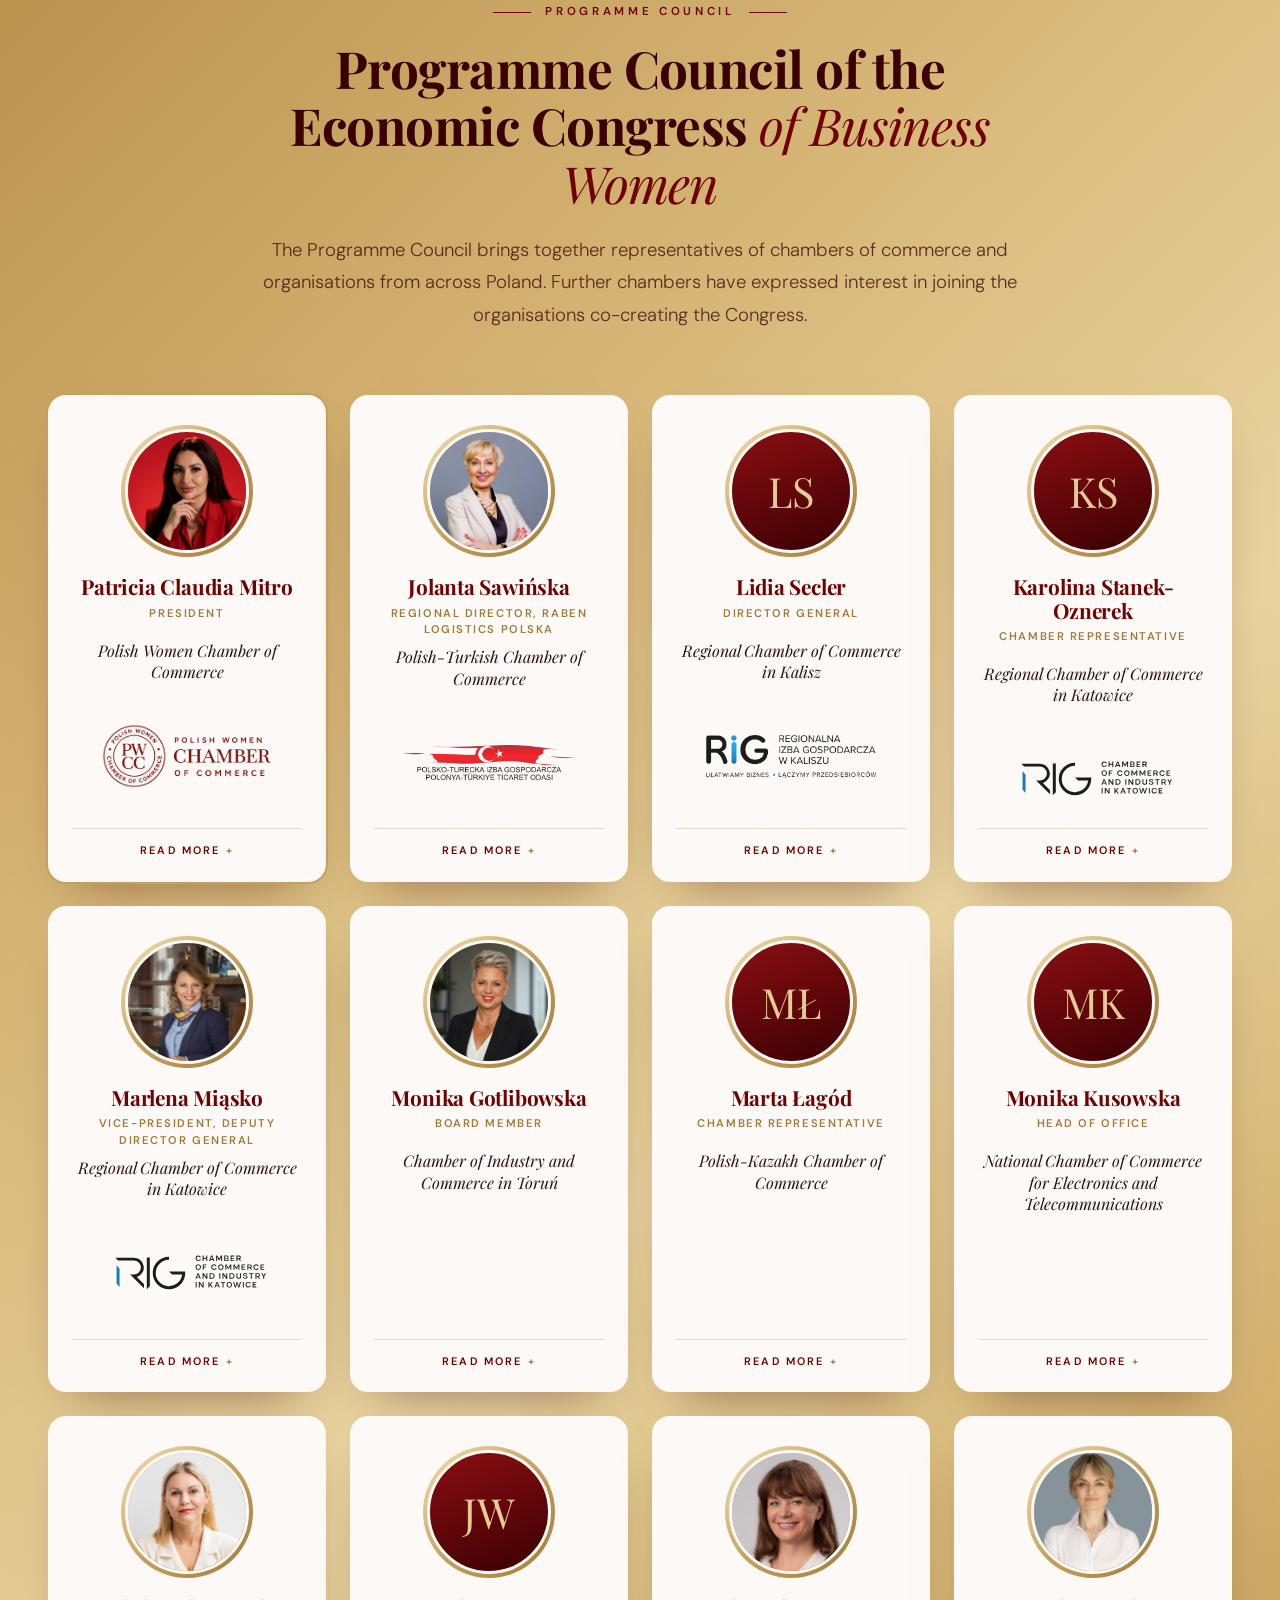
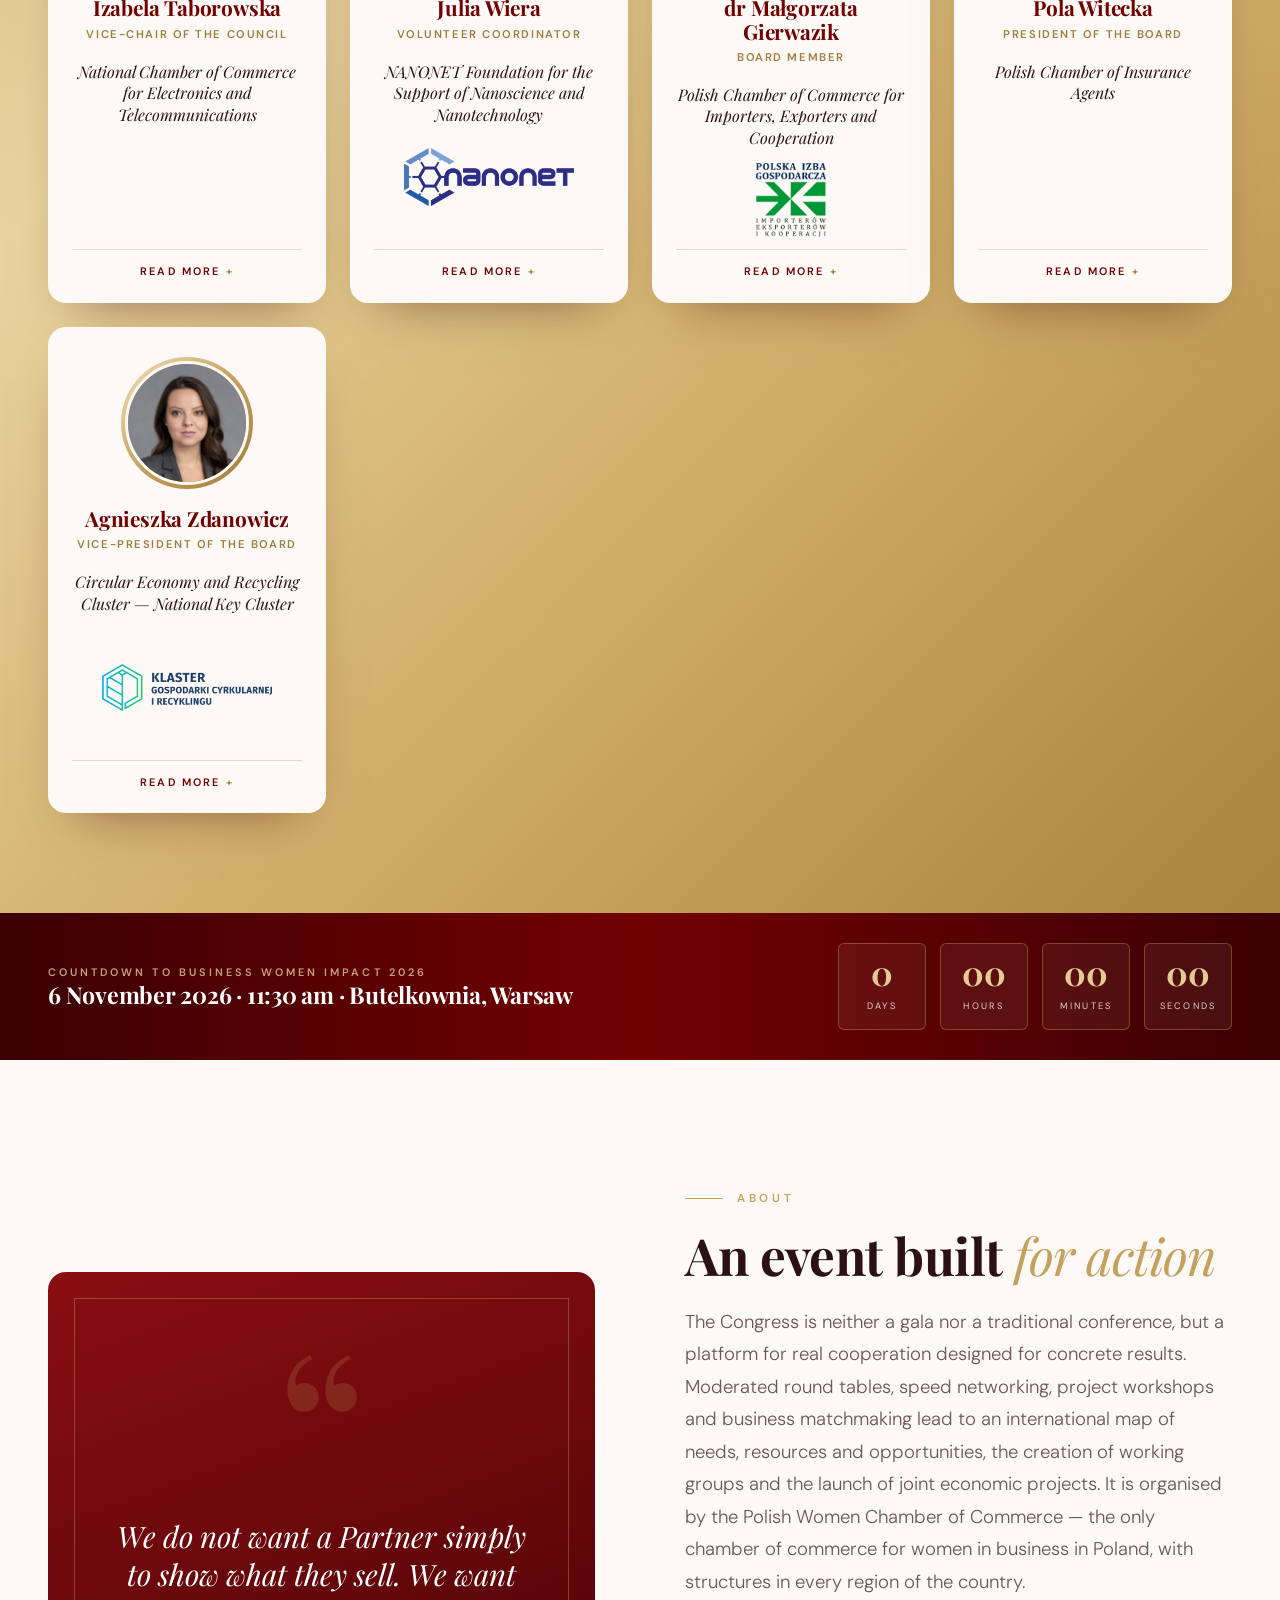
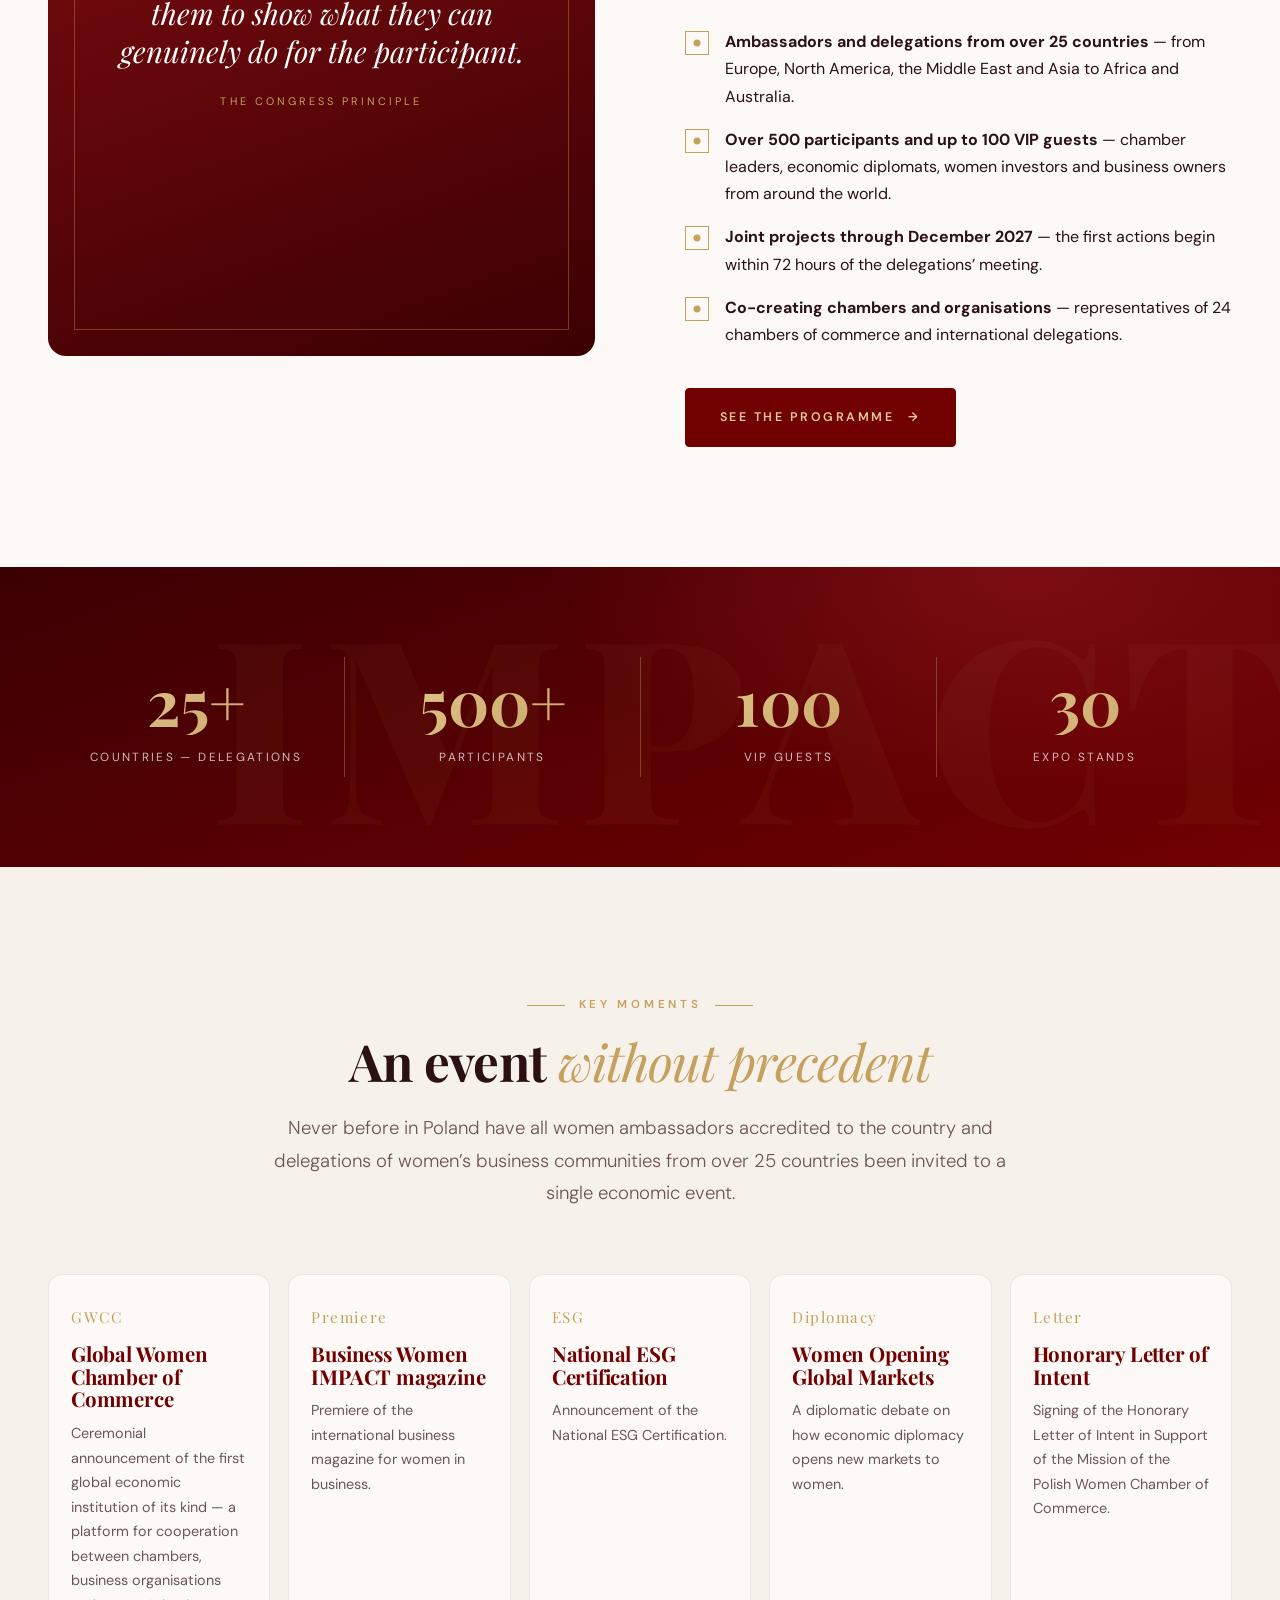
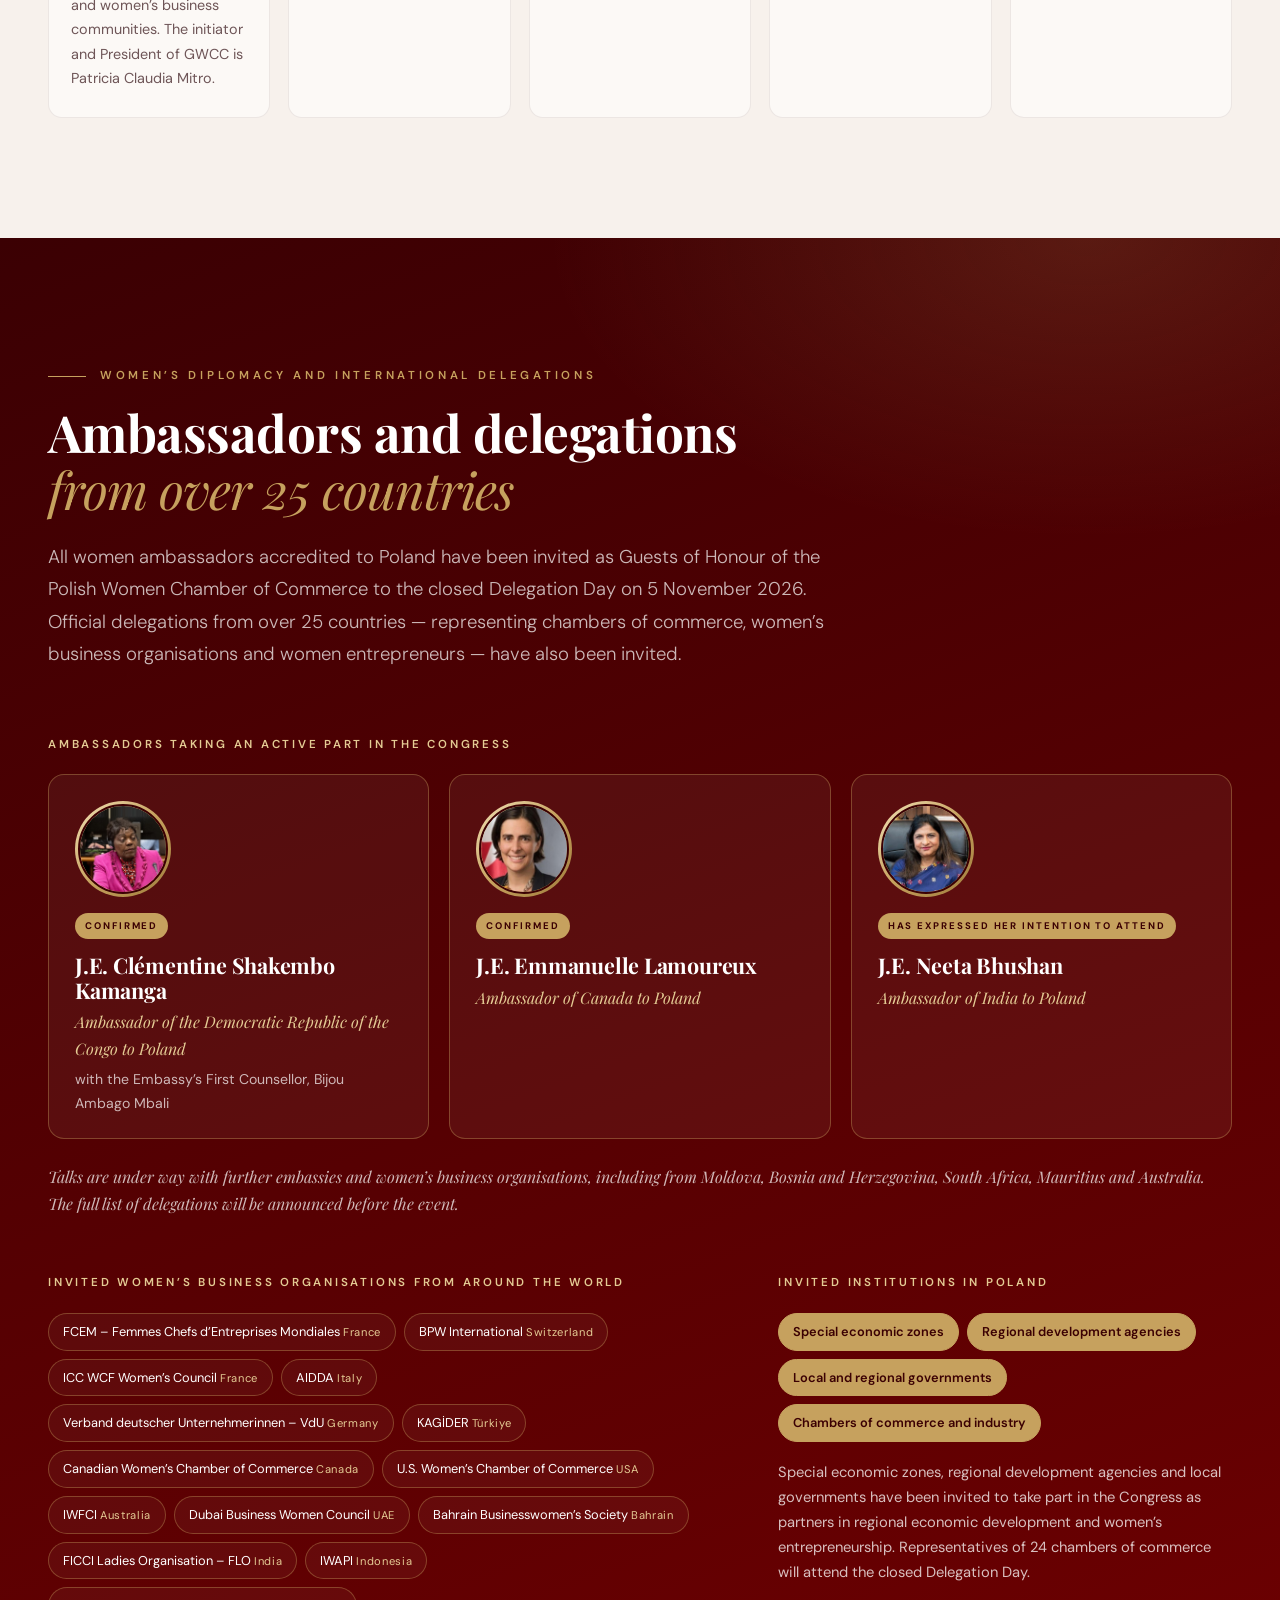
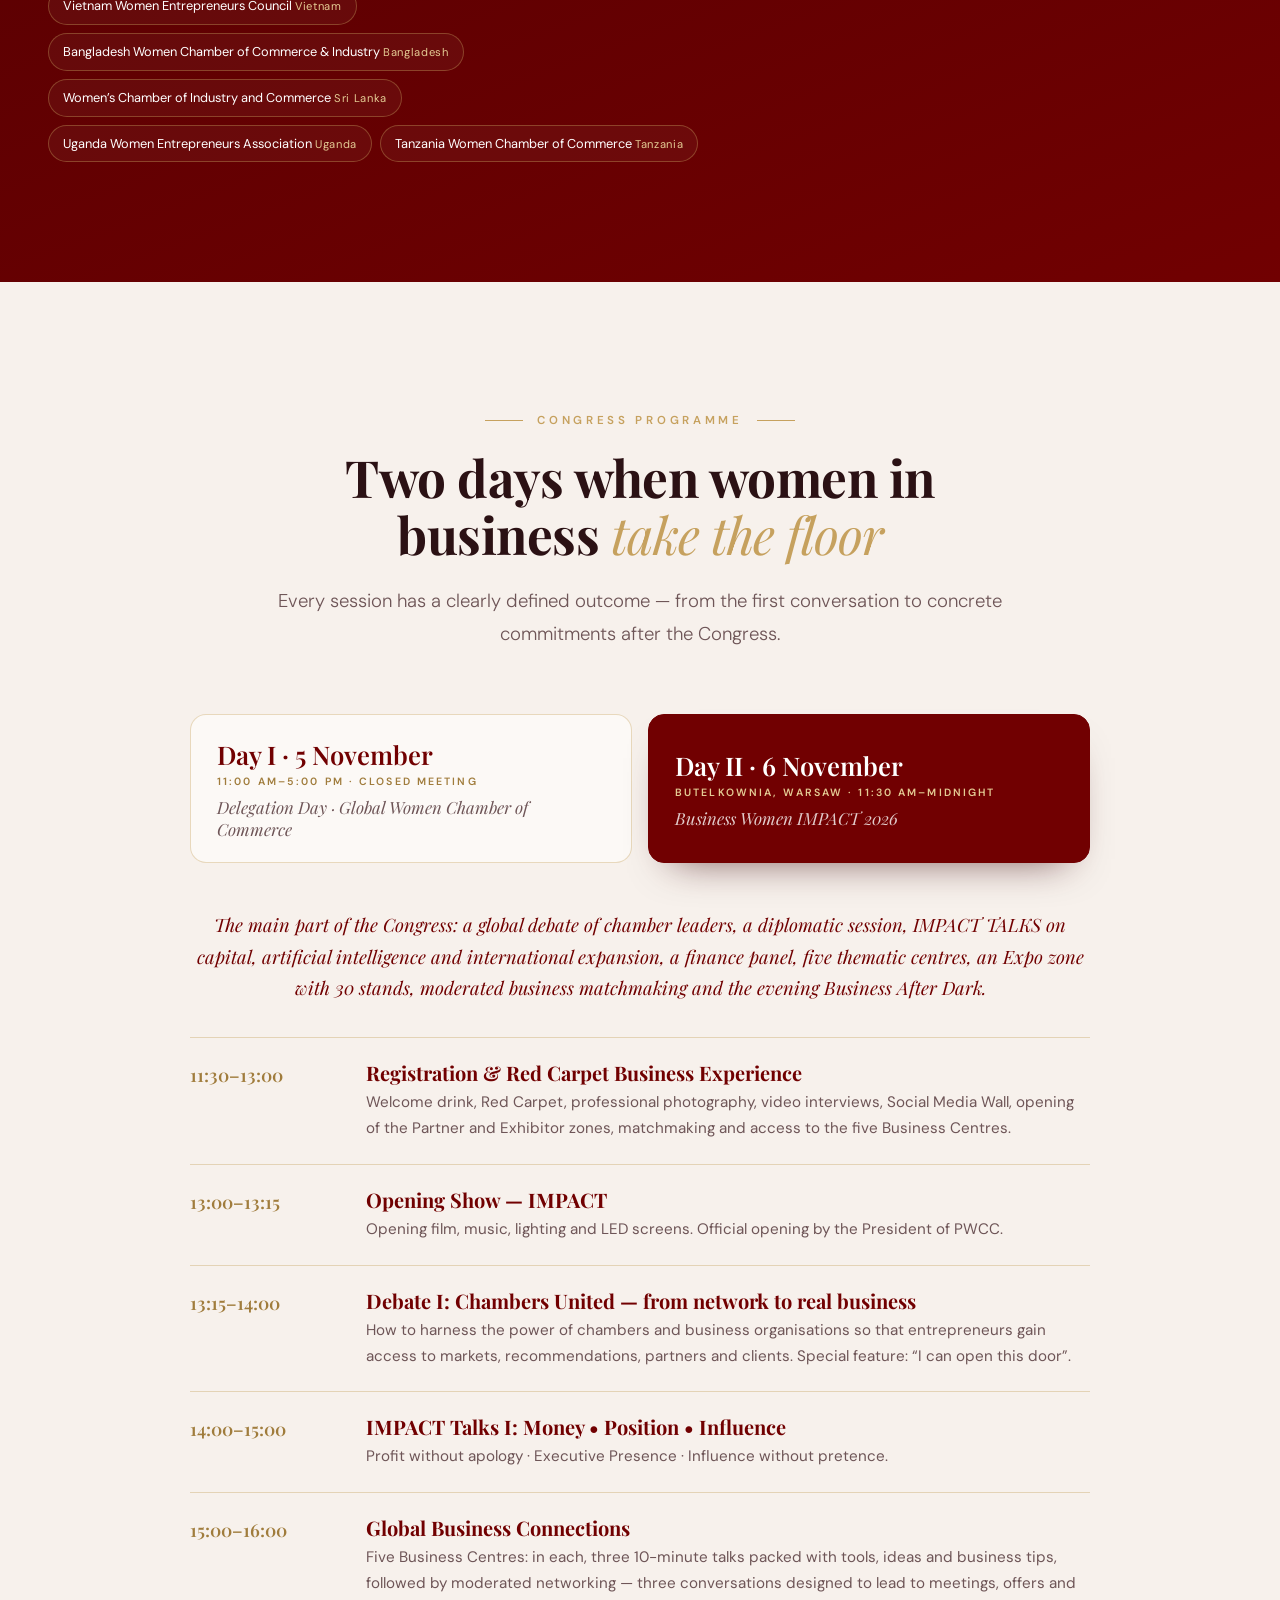
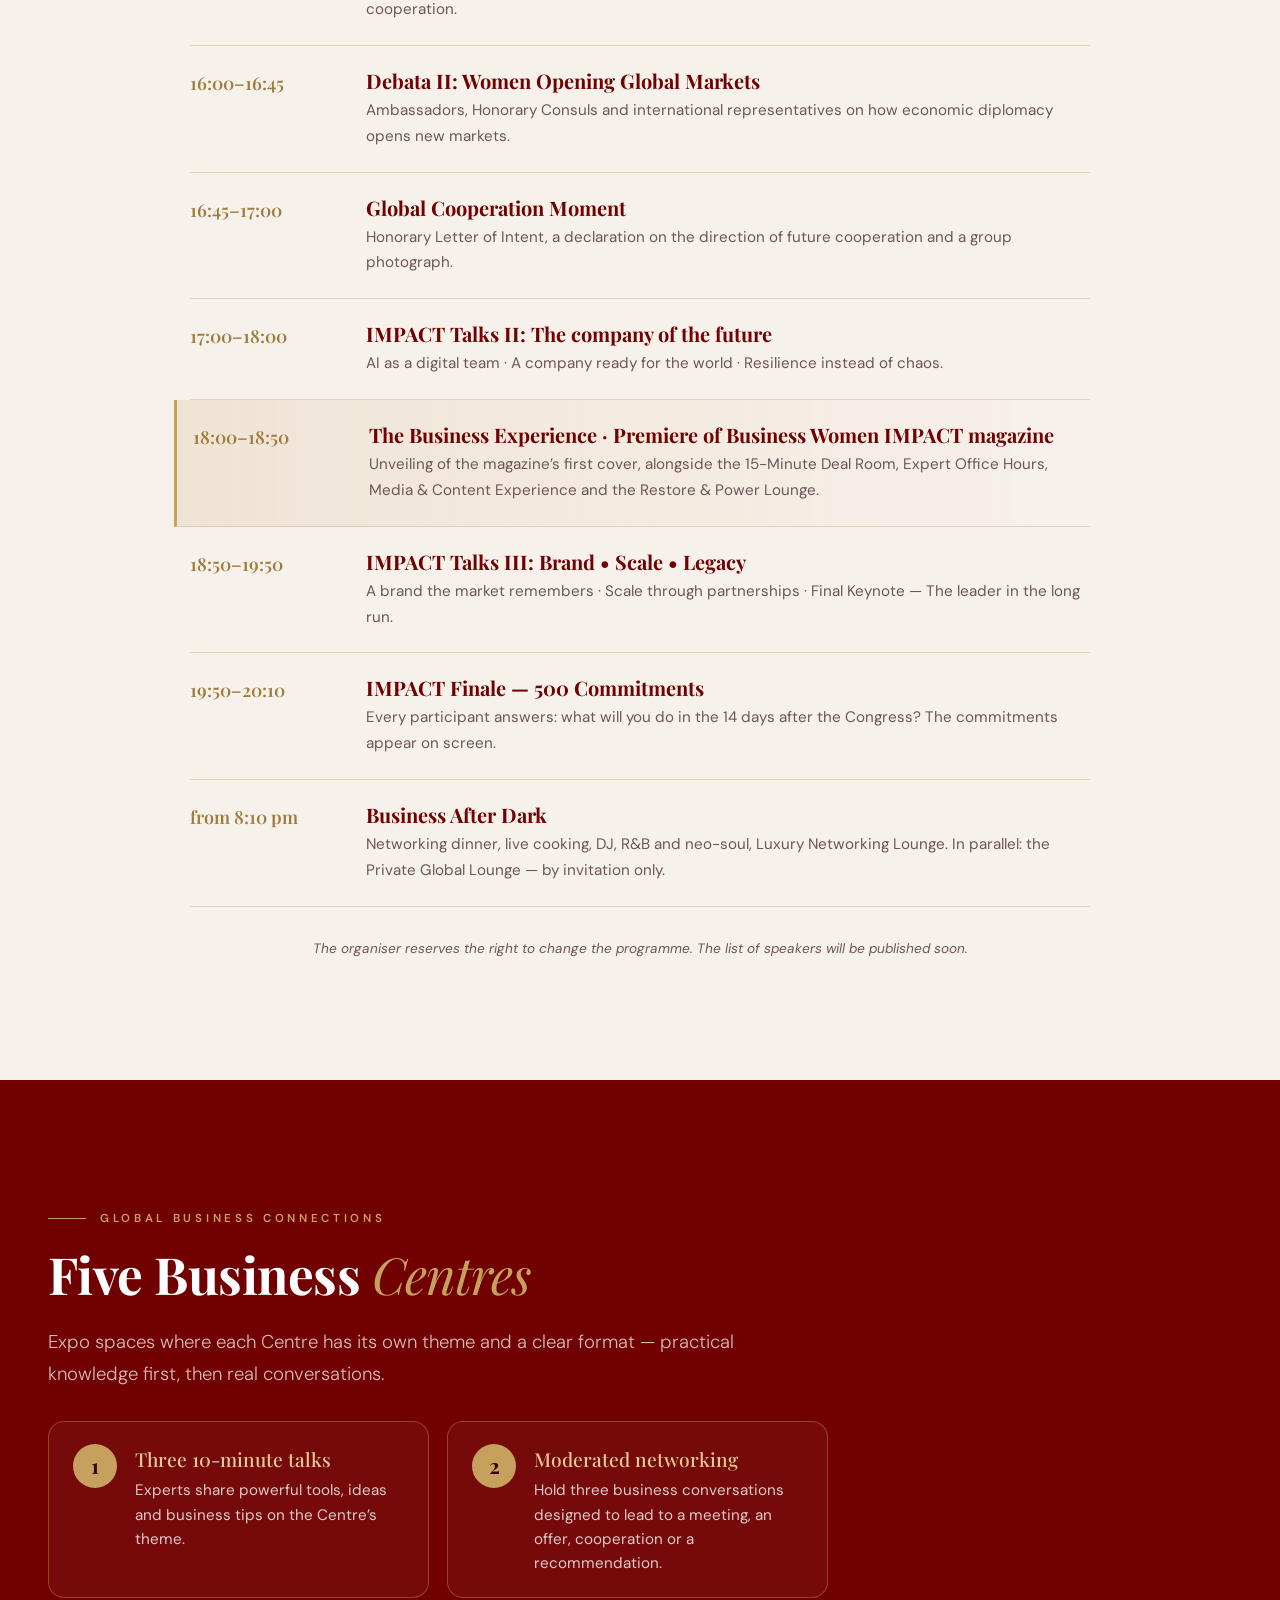
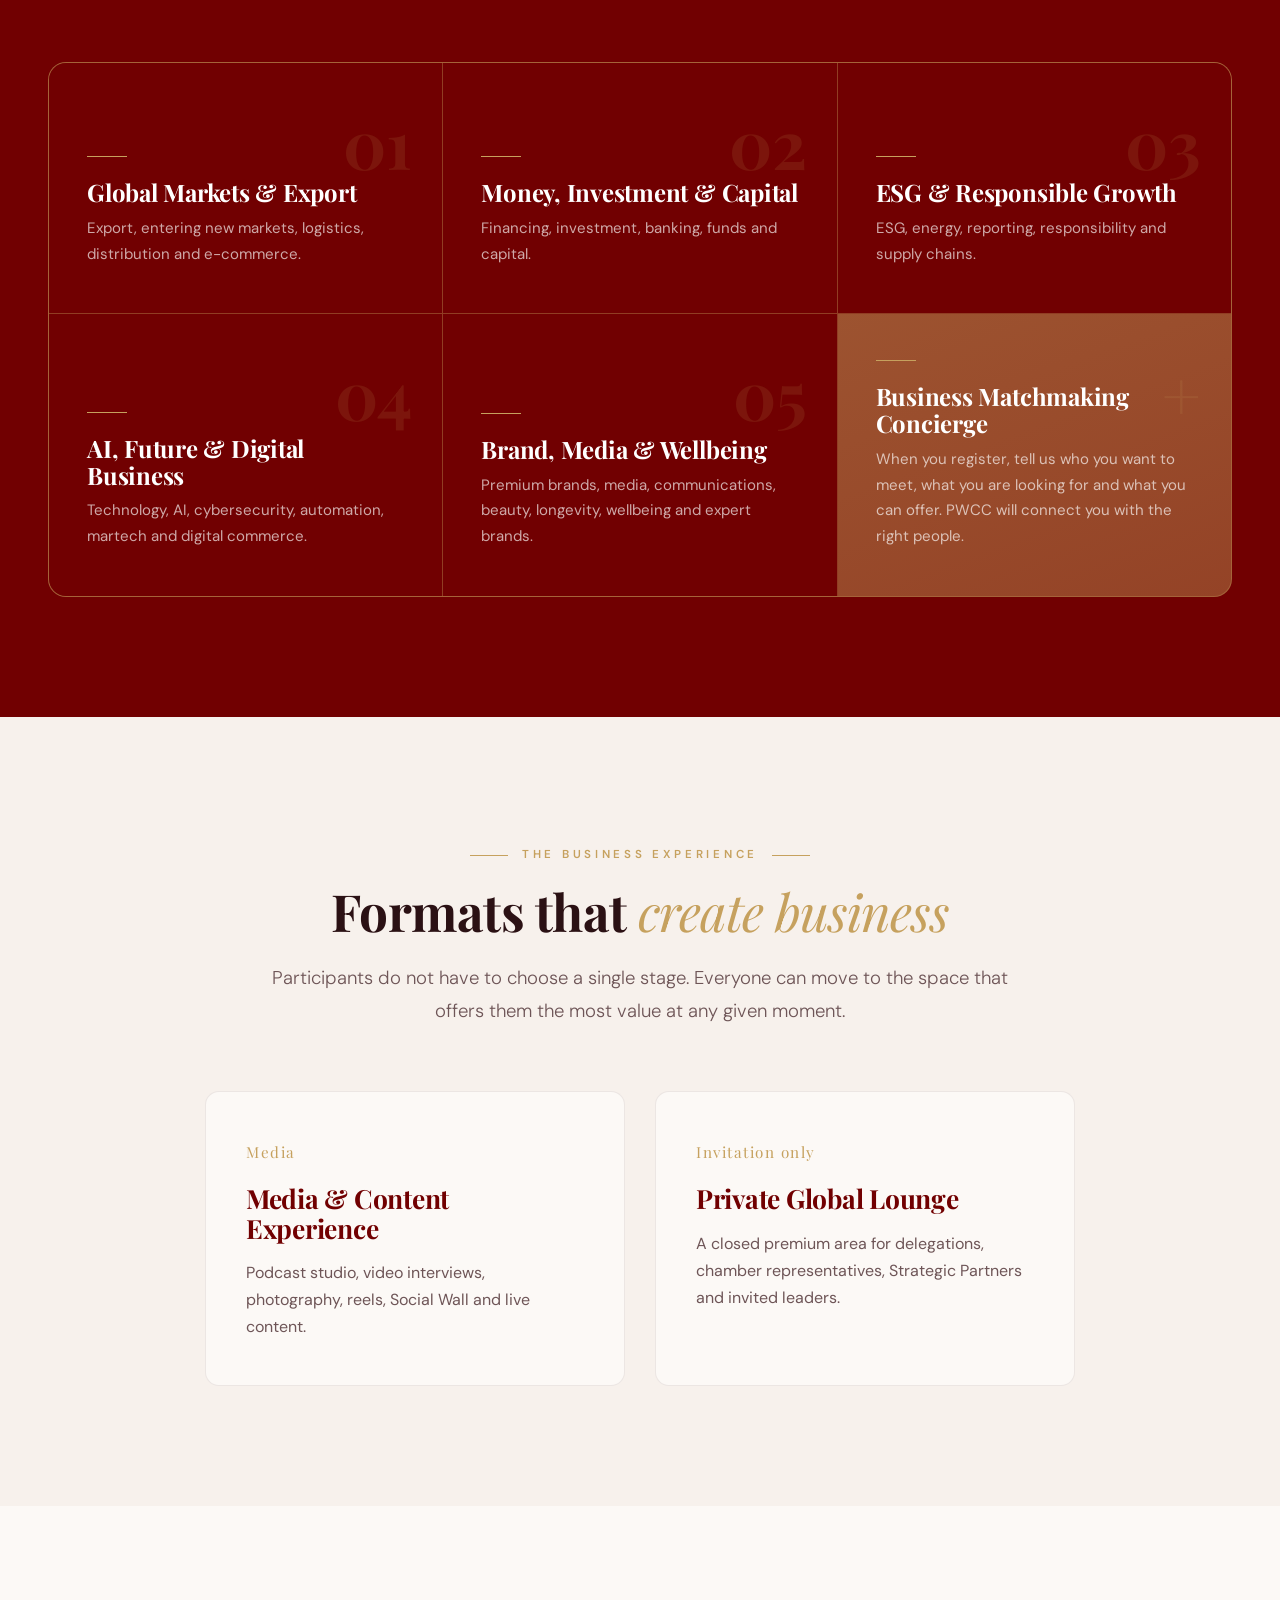
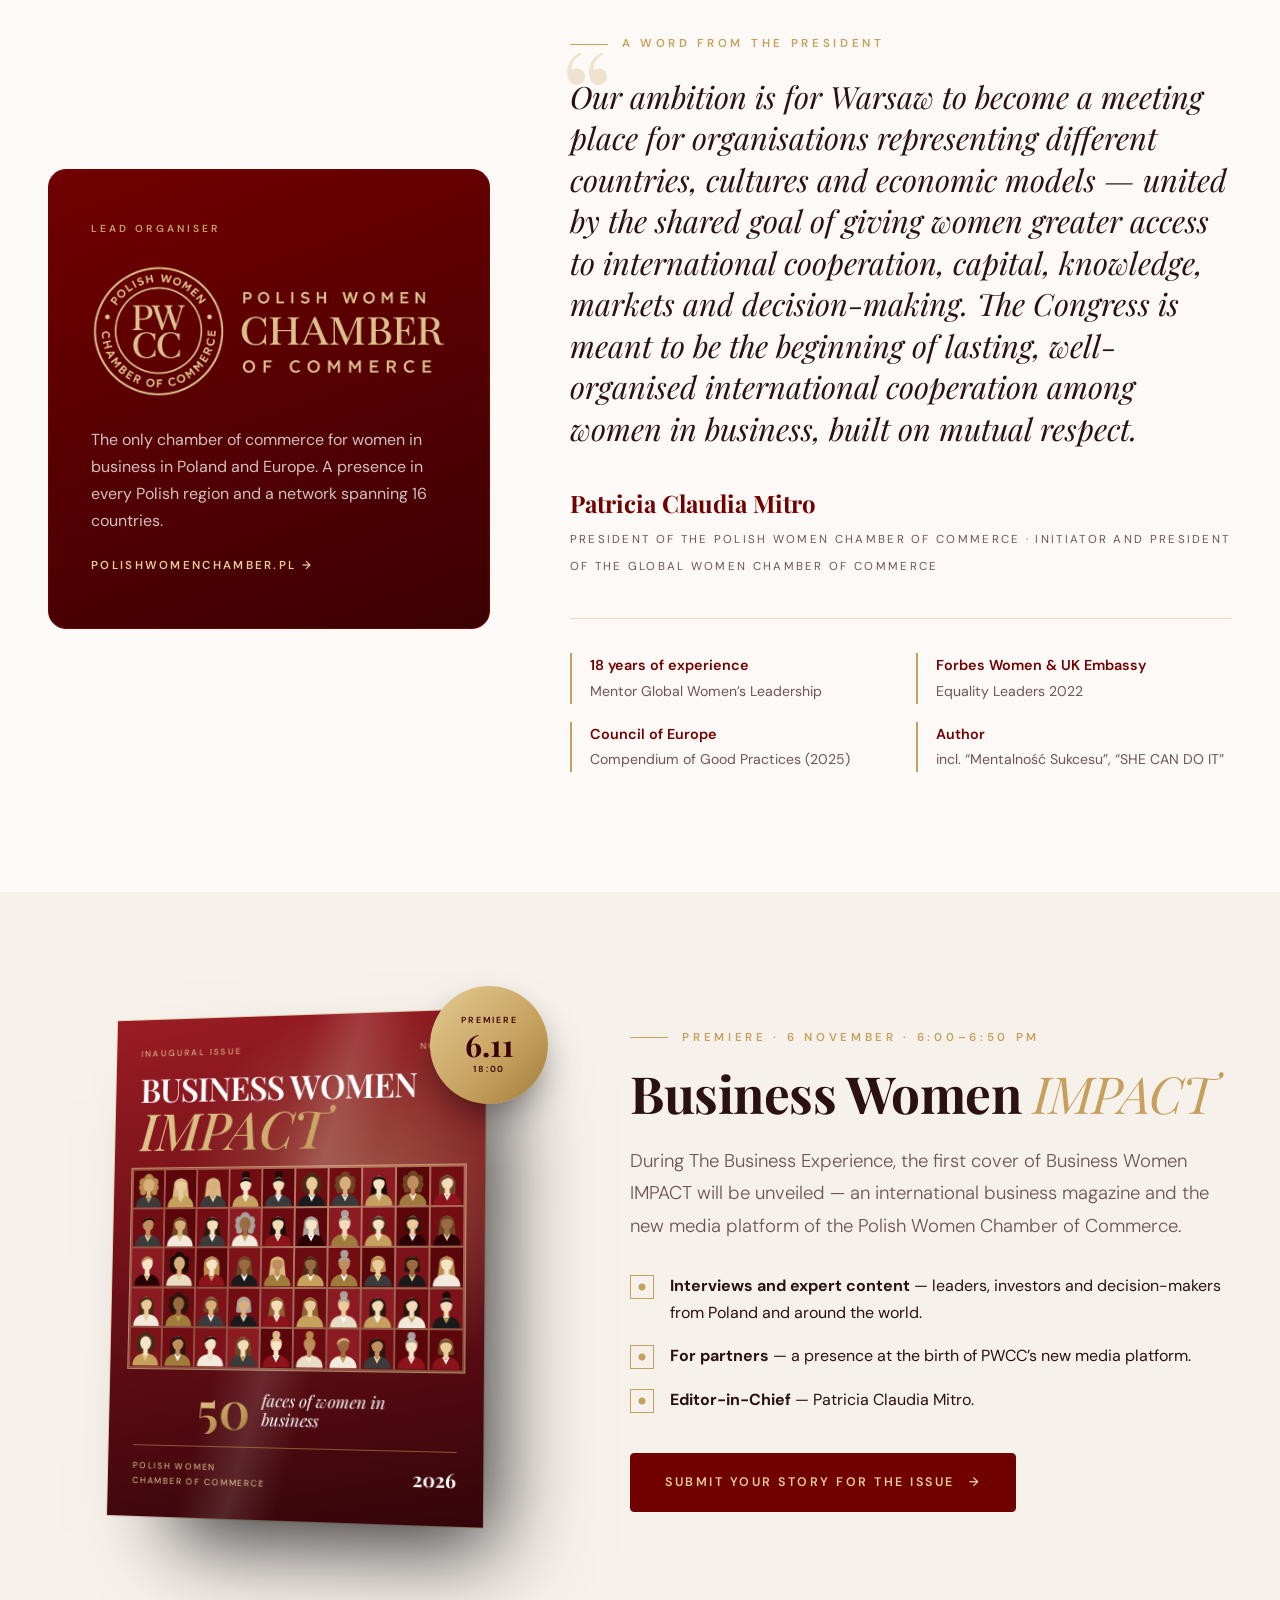
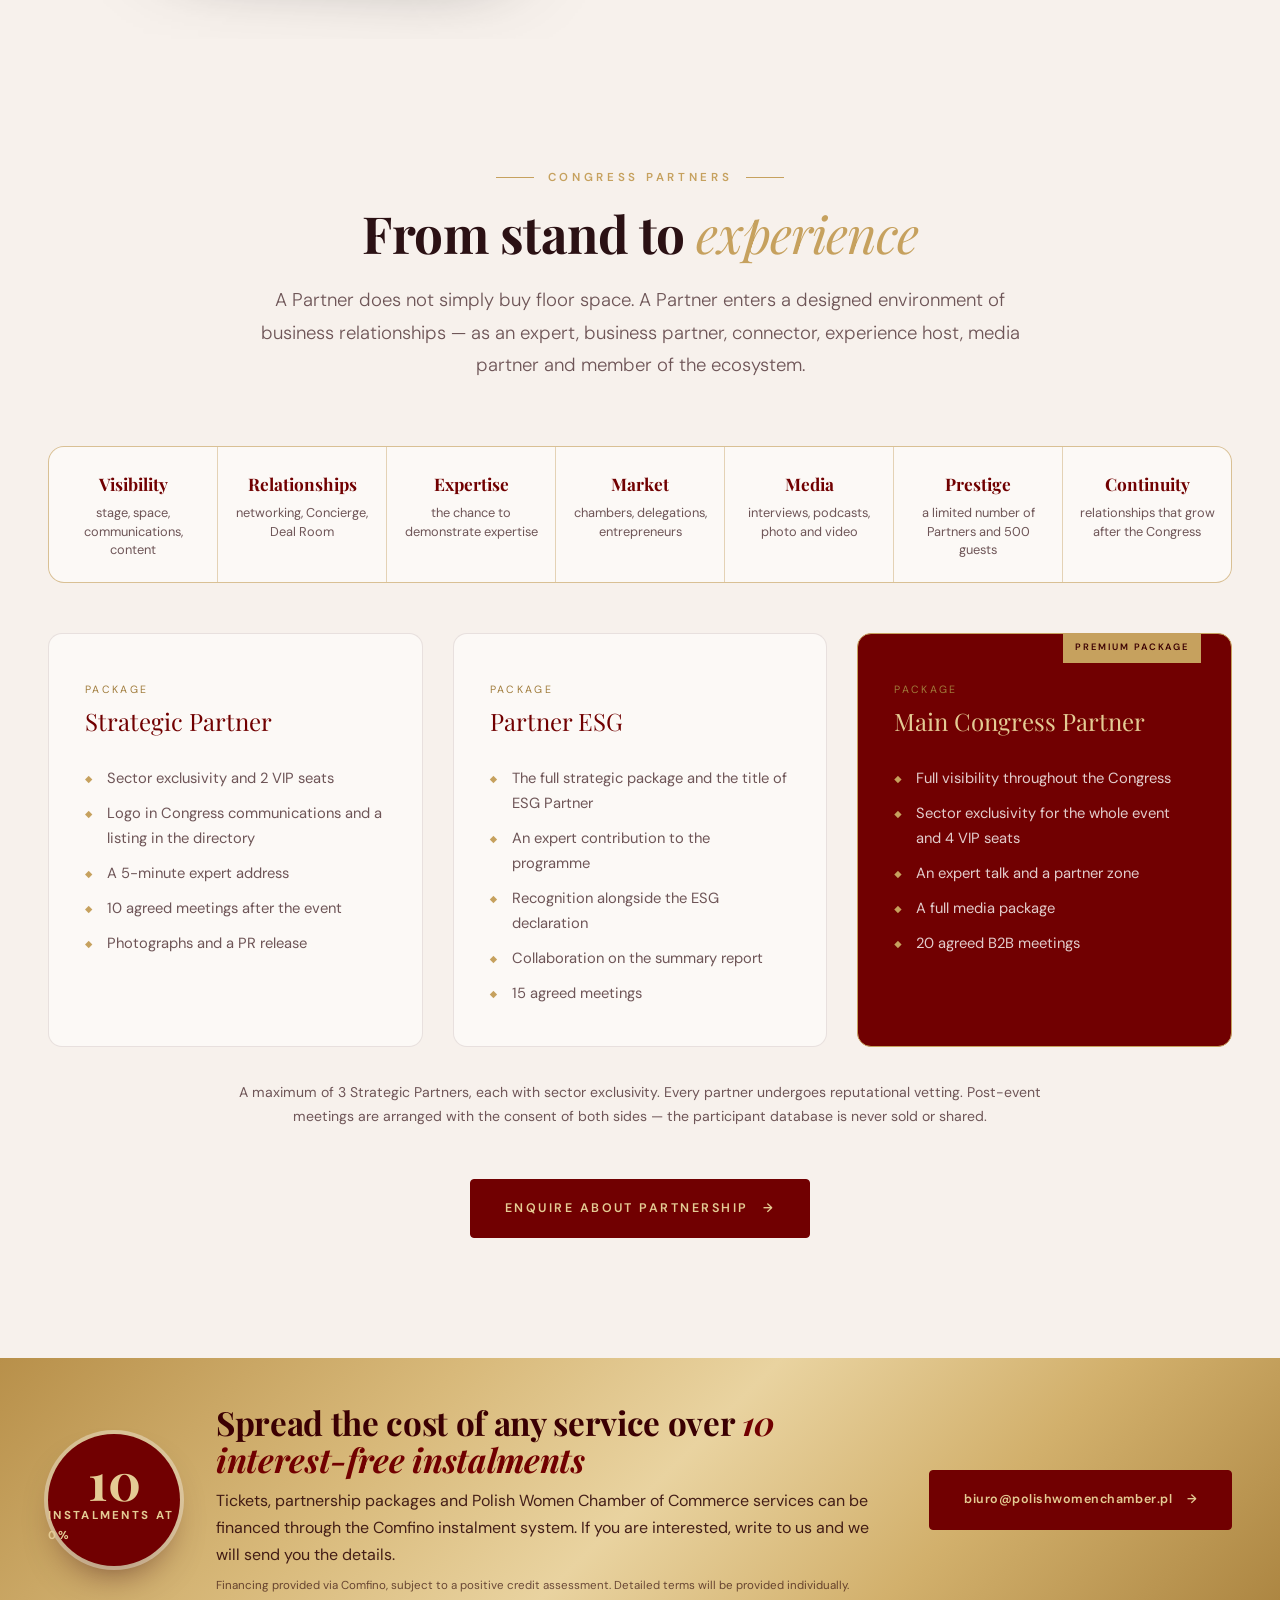
==== commit f53f0f76: "Add portrait of the Ambassador of India Co-Authored-By: Claude Opus 5.5 <noreply@anthropic.com> Clau" ====
--- a/index.html
+++ b/index.html
@@ -938,7 +938,7 @@
     <div class="amb-grid">
         <article class="amb reveal"><div class="amb-photo"><img src="assets/ambasadorki/clementine-shakembo-kamanga.jpg" alt="J.E. Clémentine Shakembo Kamanga" loading="lazy" width="360" height="360"></div><span class="amb-st">Udział potwierdzony</span><h3>J.E. Clémentine Shakembo Kamanga</h3><p class="amb-role">Ambasador Demokratycznej Republiki Konga w Polsce</p><p class="amb-x">wraz z pierwszą radczynią Ambasady, Bijou Ambago Mbali</p></article>
         <article class="amb reveal"><div class="amb-photo"><img src="assets/ambasadorki/emmanuelle-lamoureux.jpg" alt="J.E. Emmanuelle Lamoureux" loading="lazy" width="360" height="360"></div><span class="amb-st">Udział potwierdzony</span><h3>J.E. Emmanuelle Lamoureux</h3><p class="amb-role">Ambasador Kanady w Polsce</p></article>
-        <article class="amb reveal"><div class="amb-photo" aria-hidden="true"><span>NB</span></div><span class="amb-st">Zadeklarowała chęć udziału</span><h3>J.E. Neeta Bhushan</h3><p class="amb-role">Ambasador Indii w Polsce</p></article>
+        <article class="amb reveal"><div class="amb-photo"><img src="assets/ambasadorki/neeta-bhushan.jpg" alt="J.E. Neeta Bhushan" loading="lazy" width="360" height="360"></div><span class="amb-st">Zadeklarowała chęć udziału</span><h3>J.E. Neeta Bhushan</h3><p class="amb-role">Ambasador Indii w Polsce</p></article>
     </div>
     <p class="amb-note reveal">Trwają rozmowy z kolejnymi ambasadami oraz organizacjami kobiet biznesu — m.in. z Mołdawii, Bośni i Hercegowiny, Republiki Południowej Afryki, Mauritiusu i Australii. Pełna lista delegacji zostanie ogłoszona przed wydarzeniem.</p>
     <div class="inv-grid">
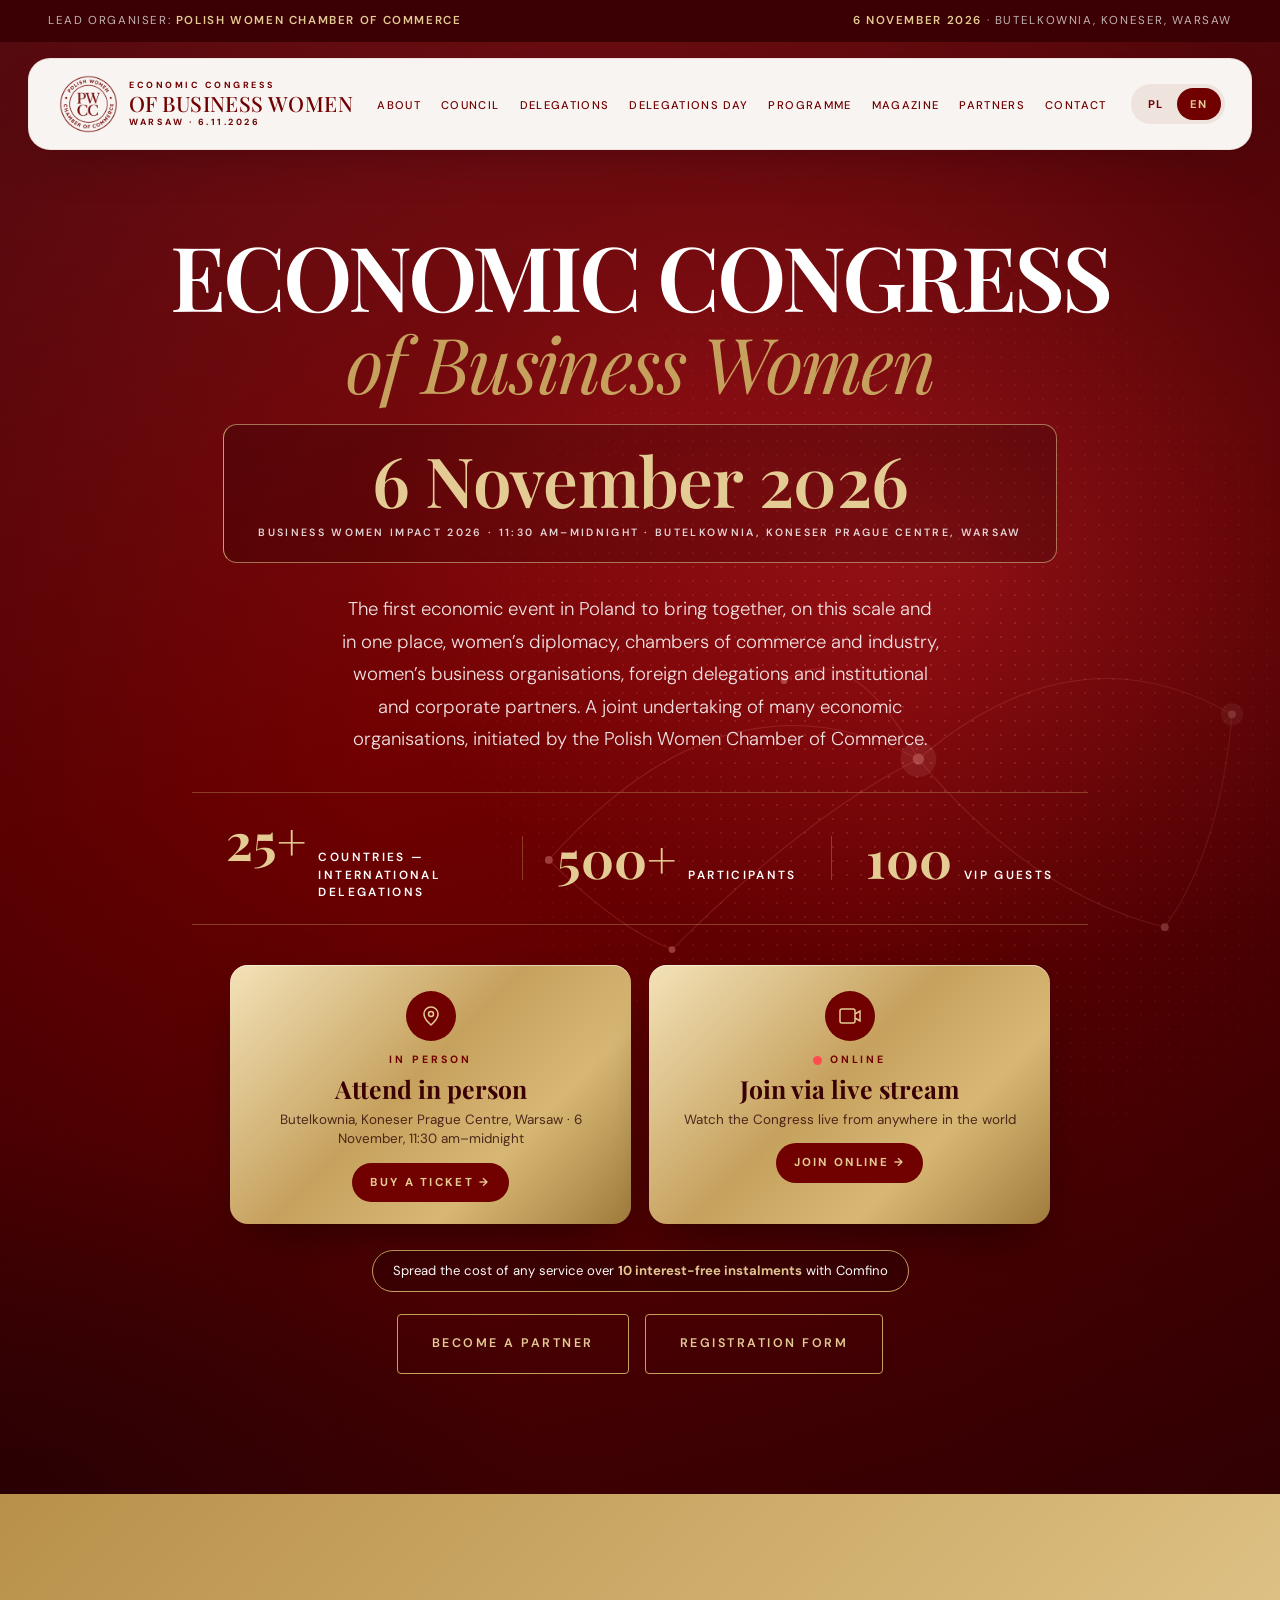
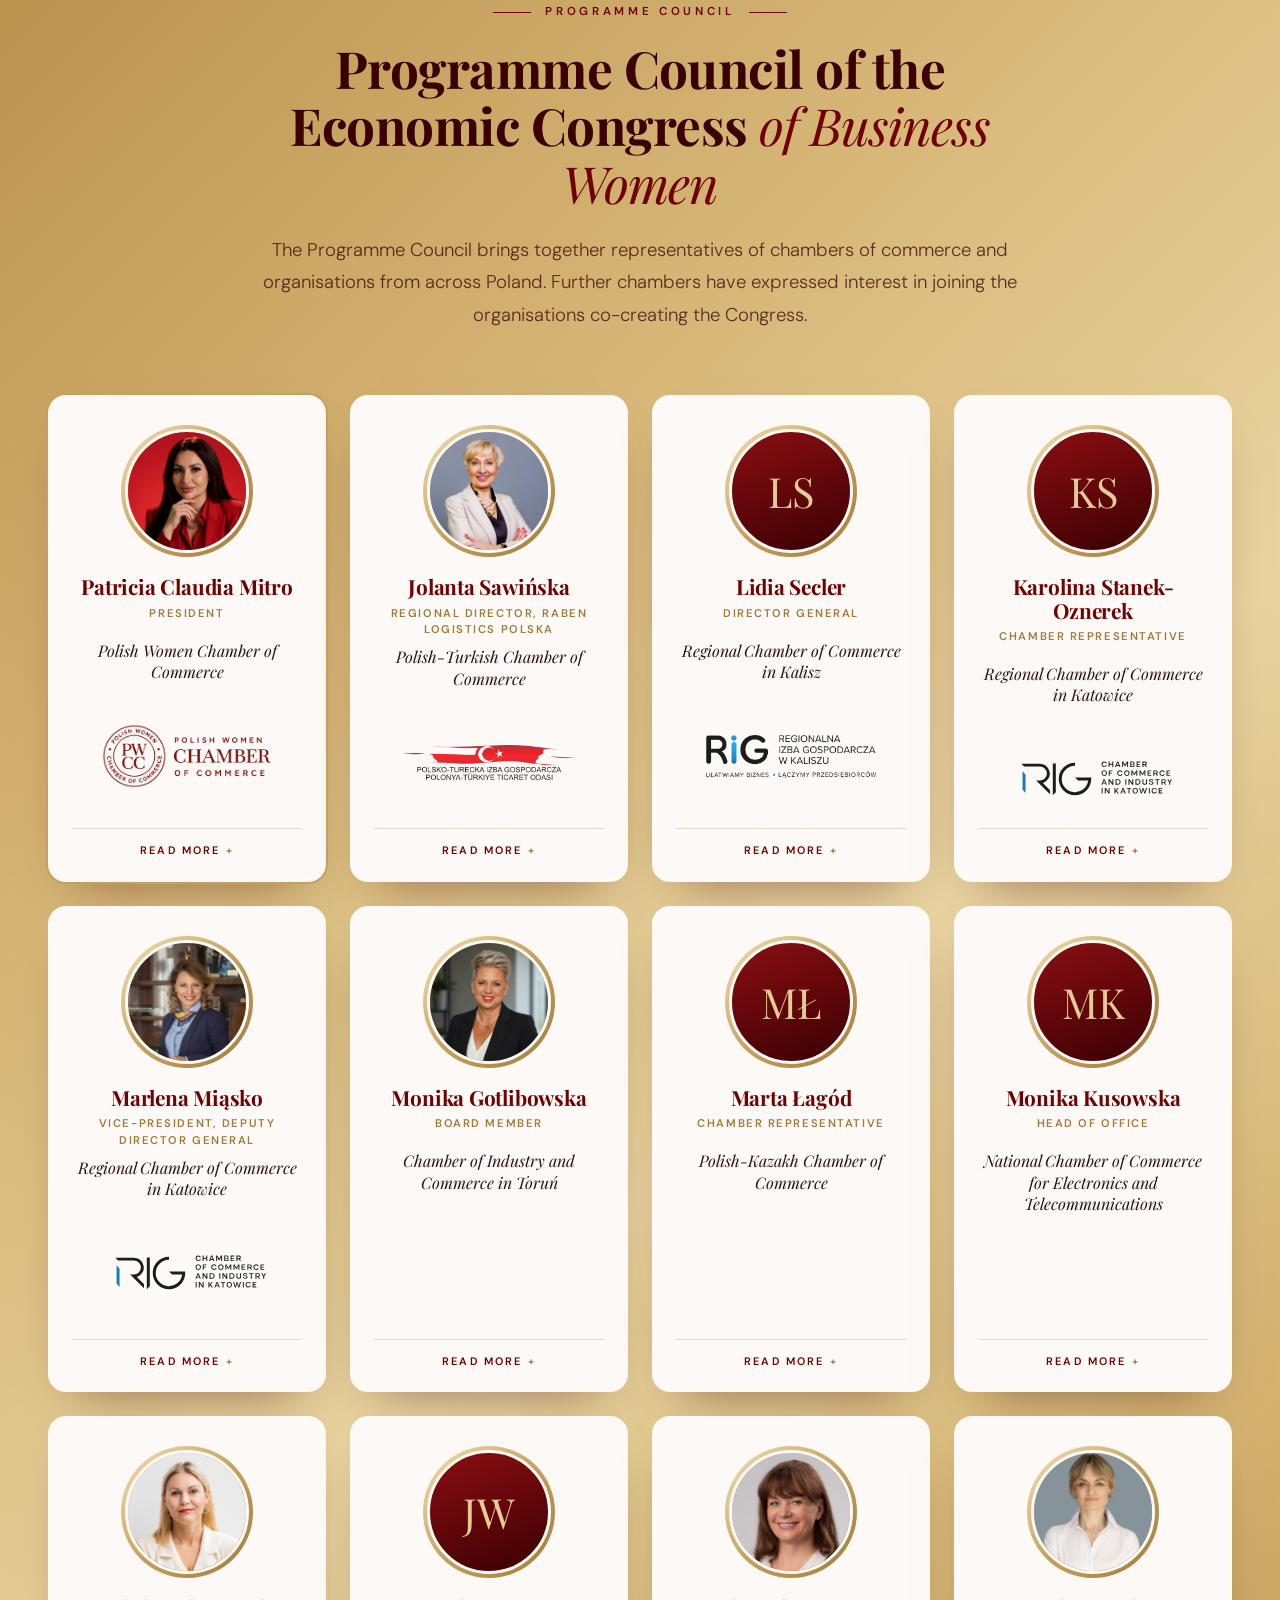
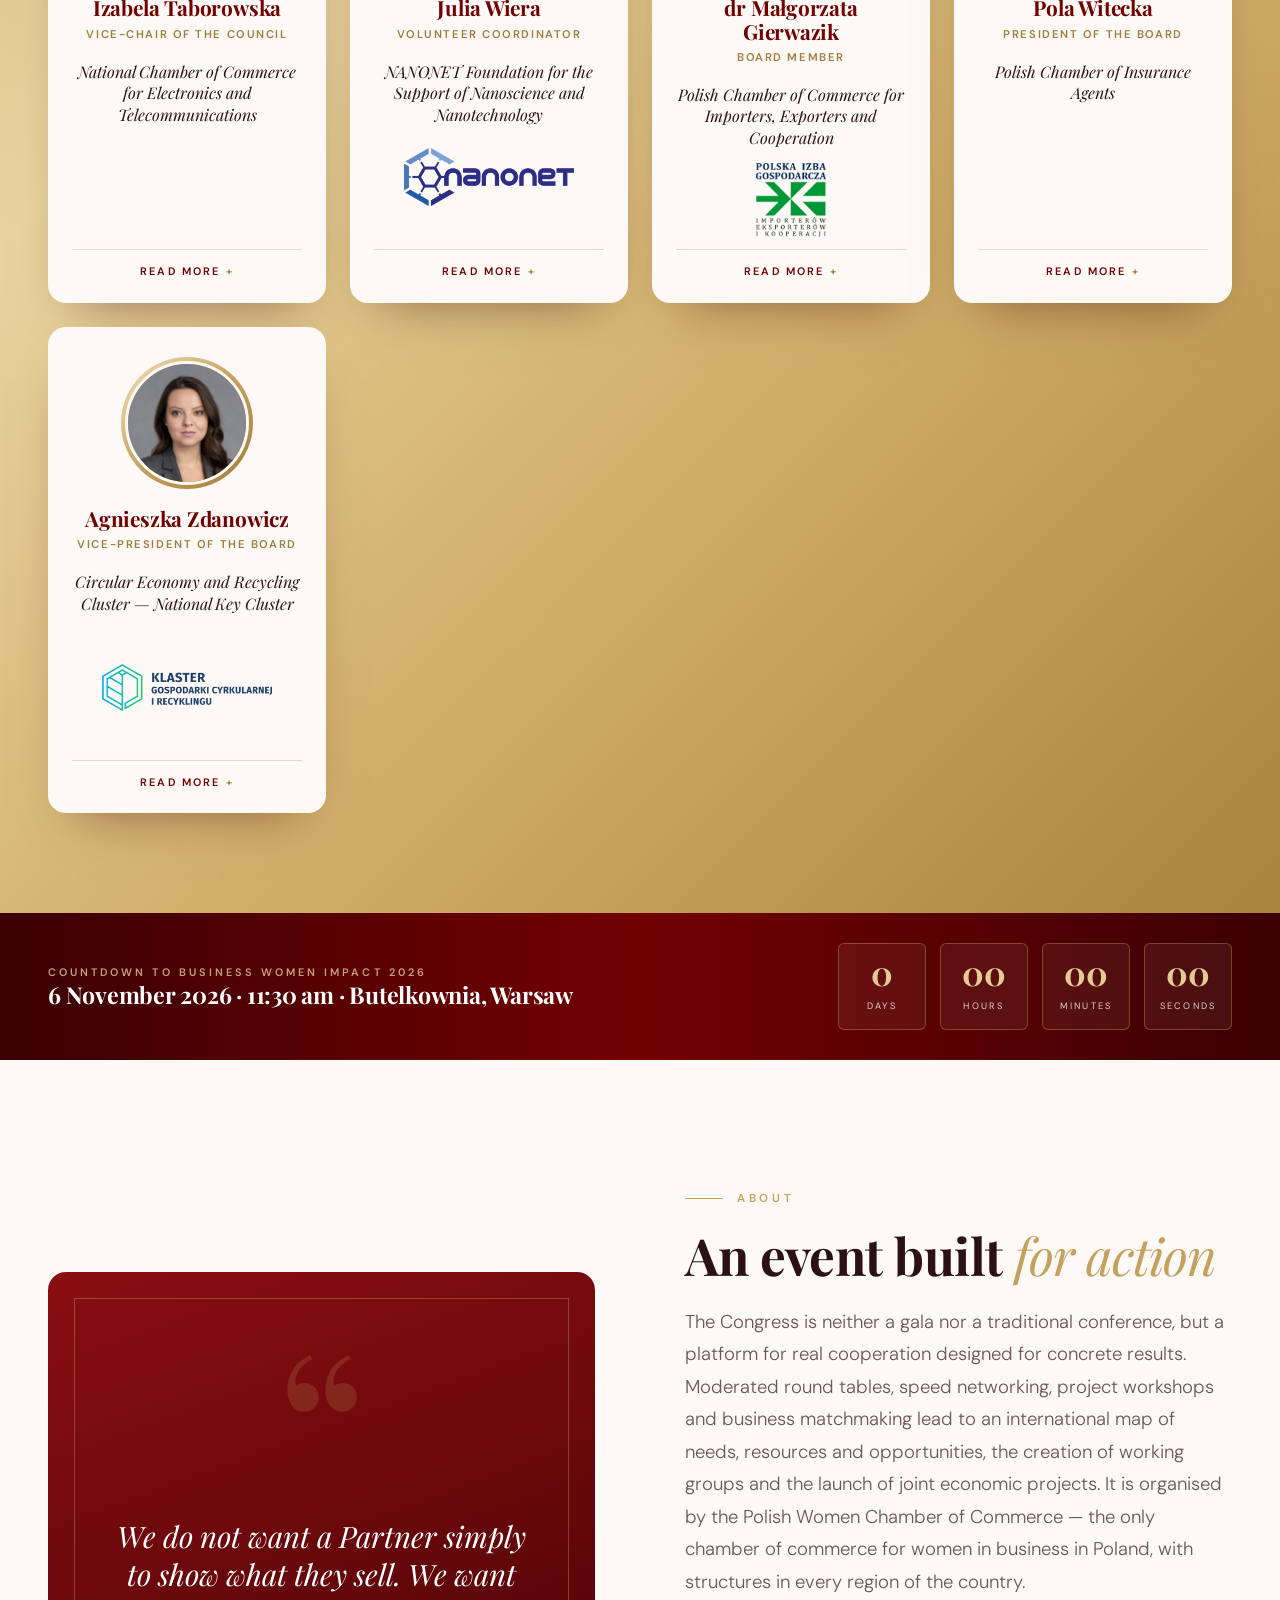
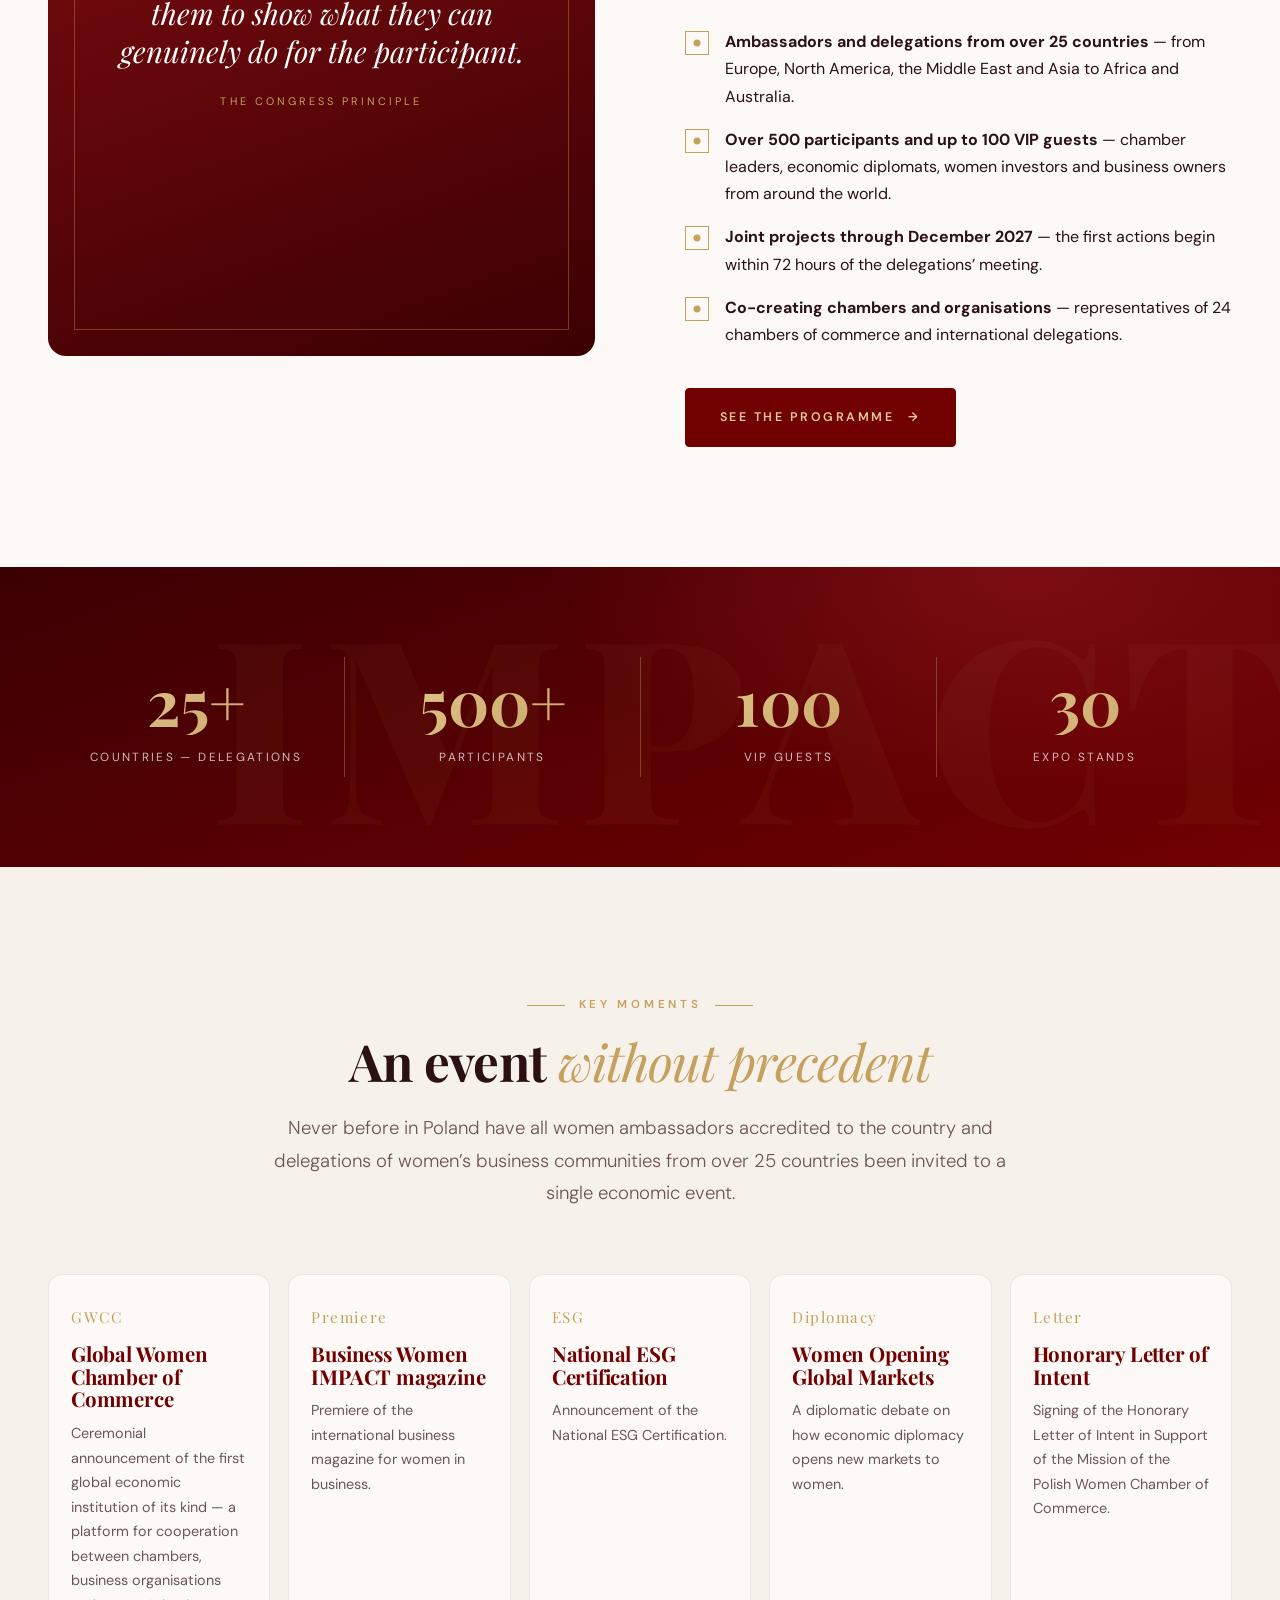
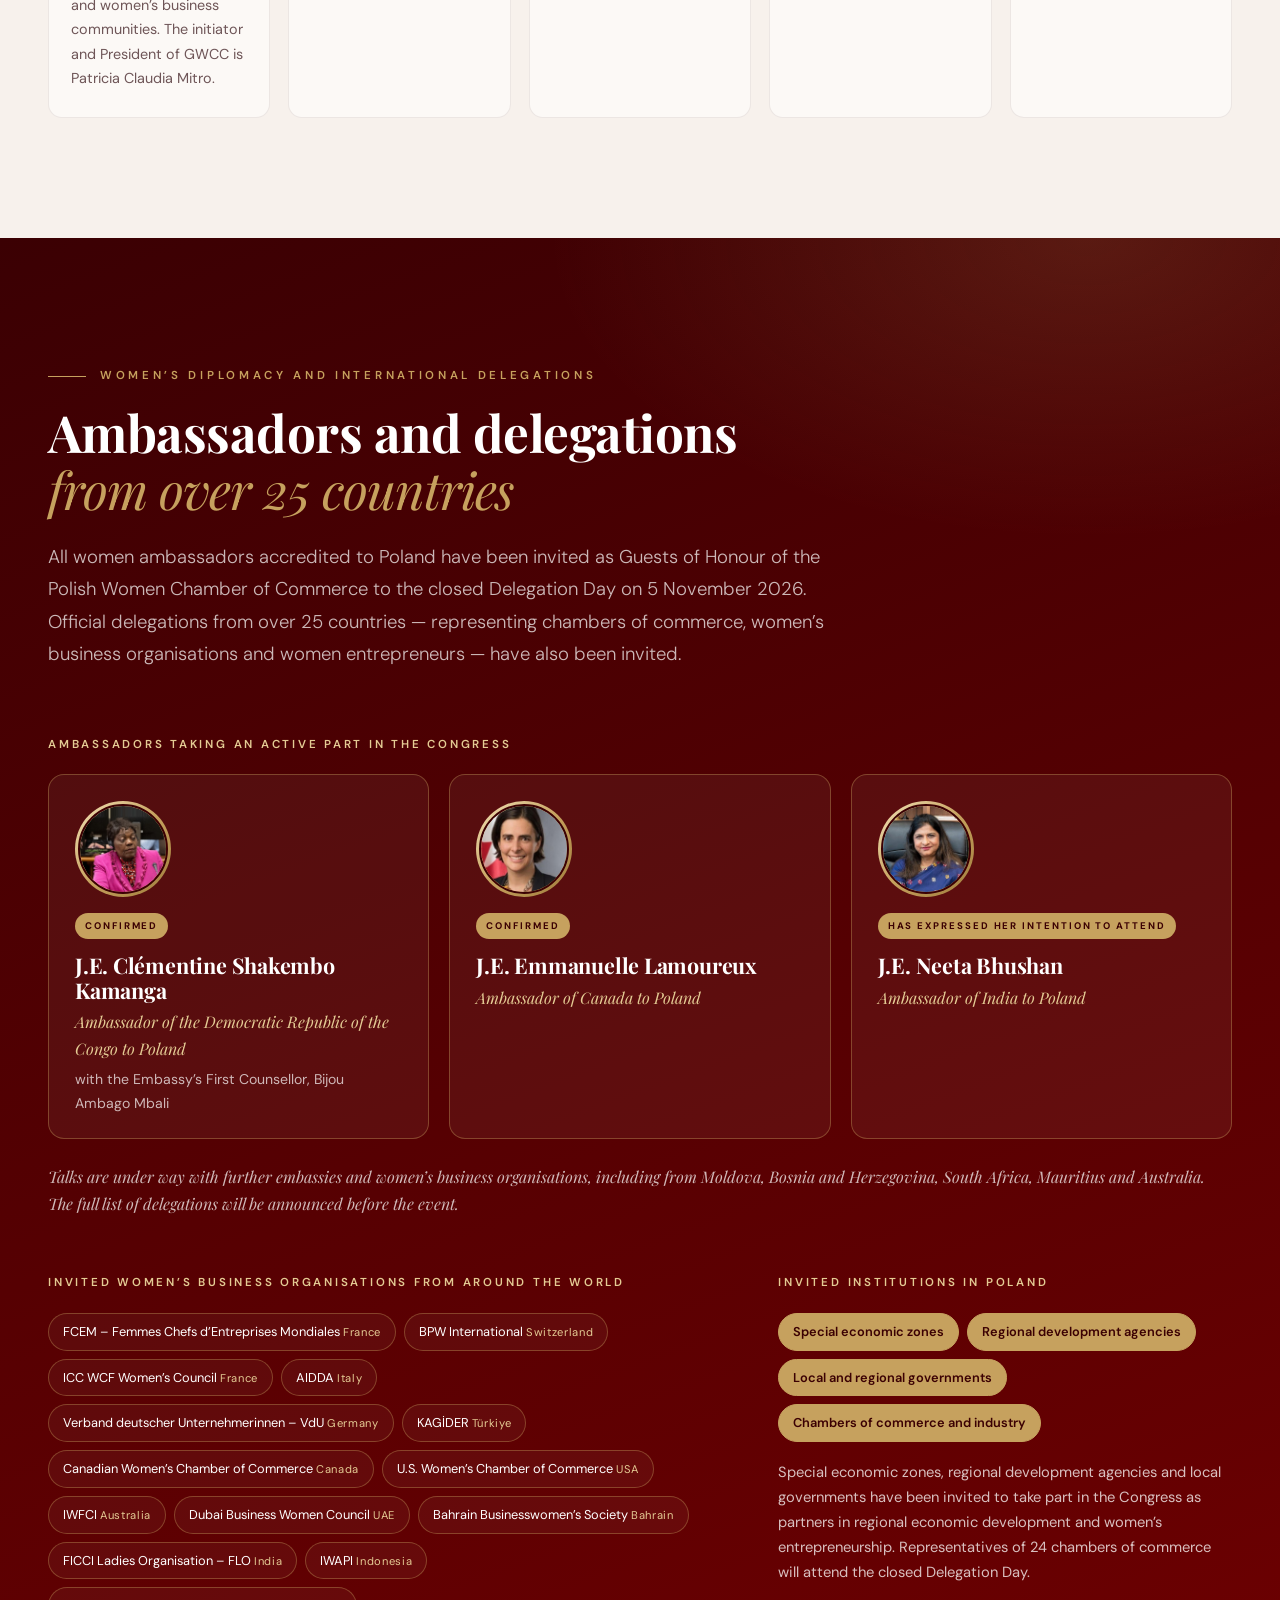
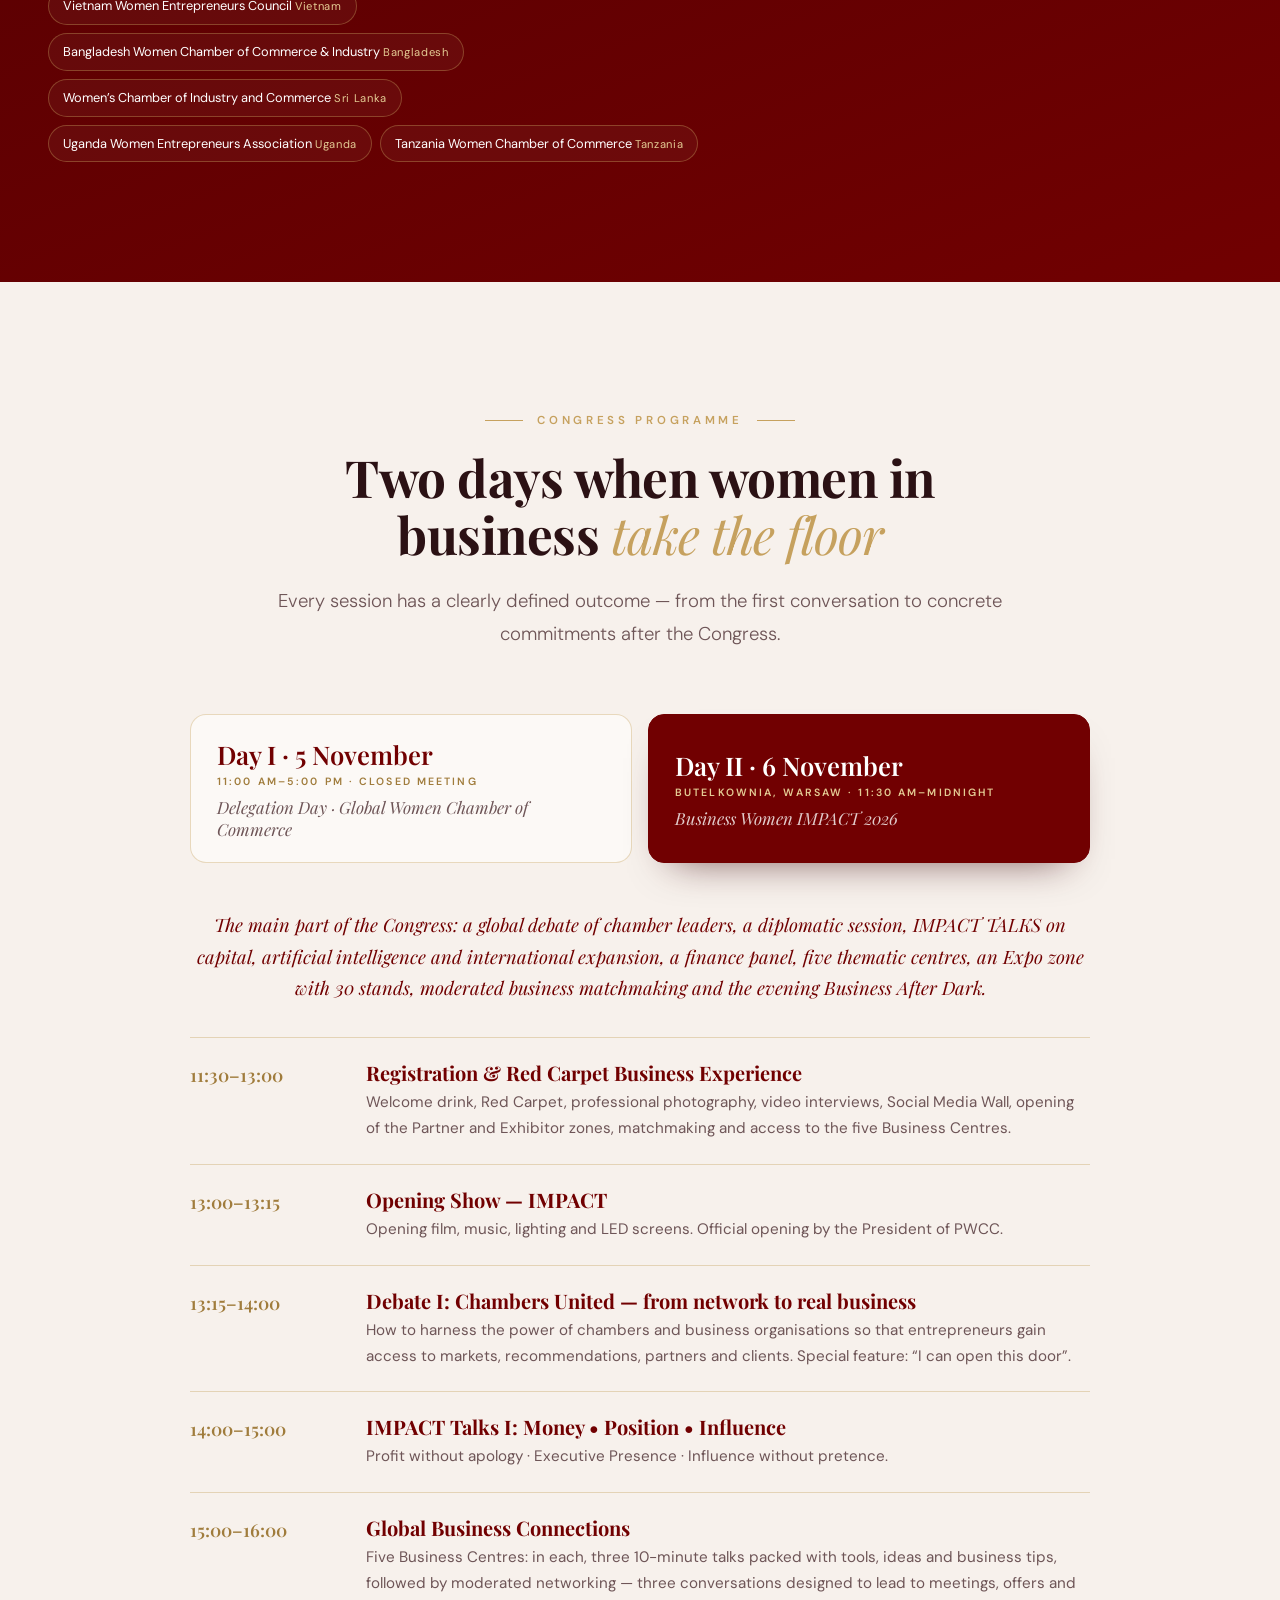
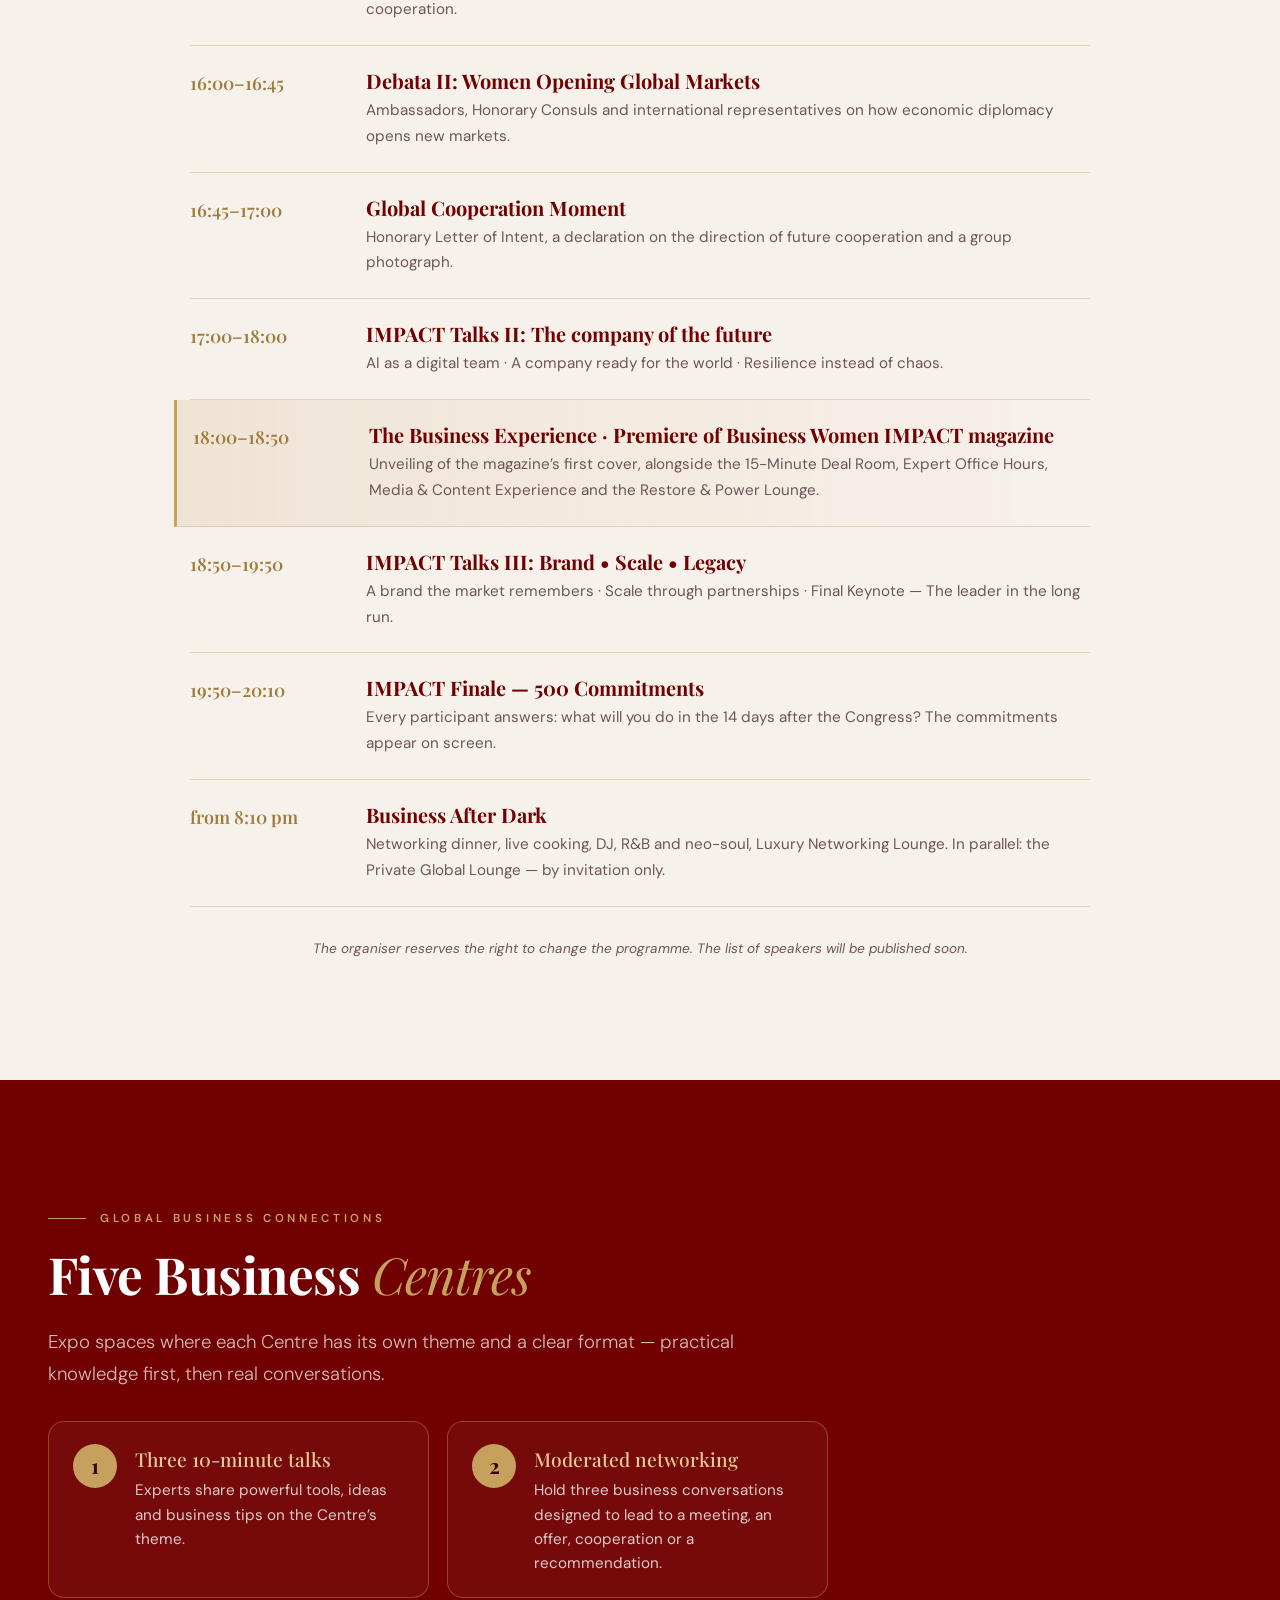
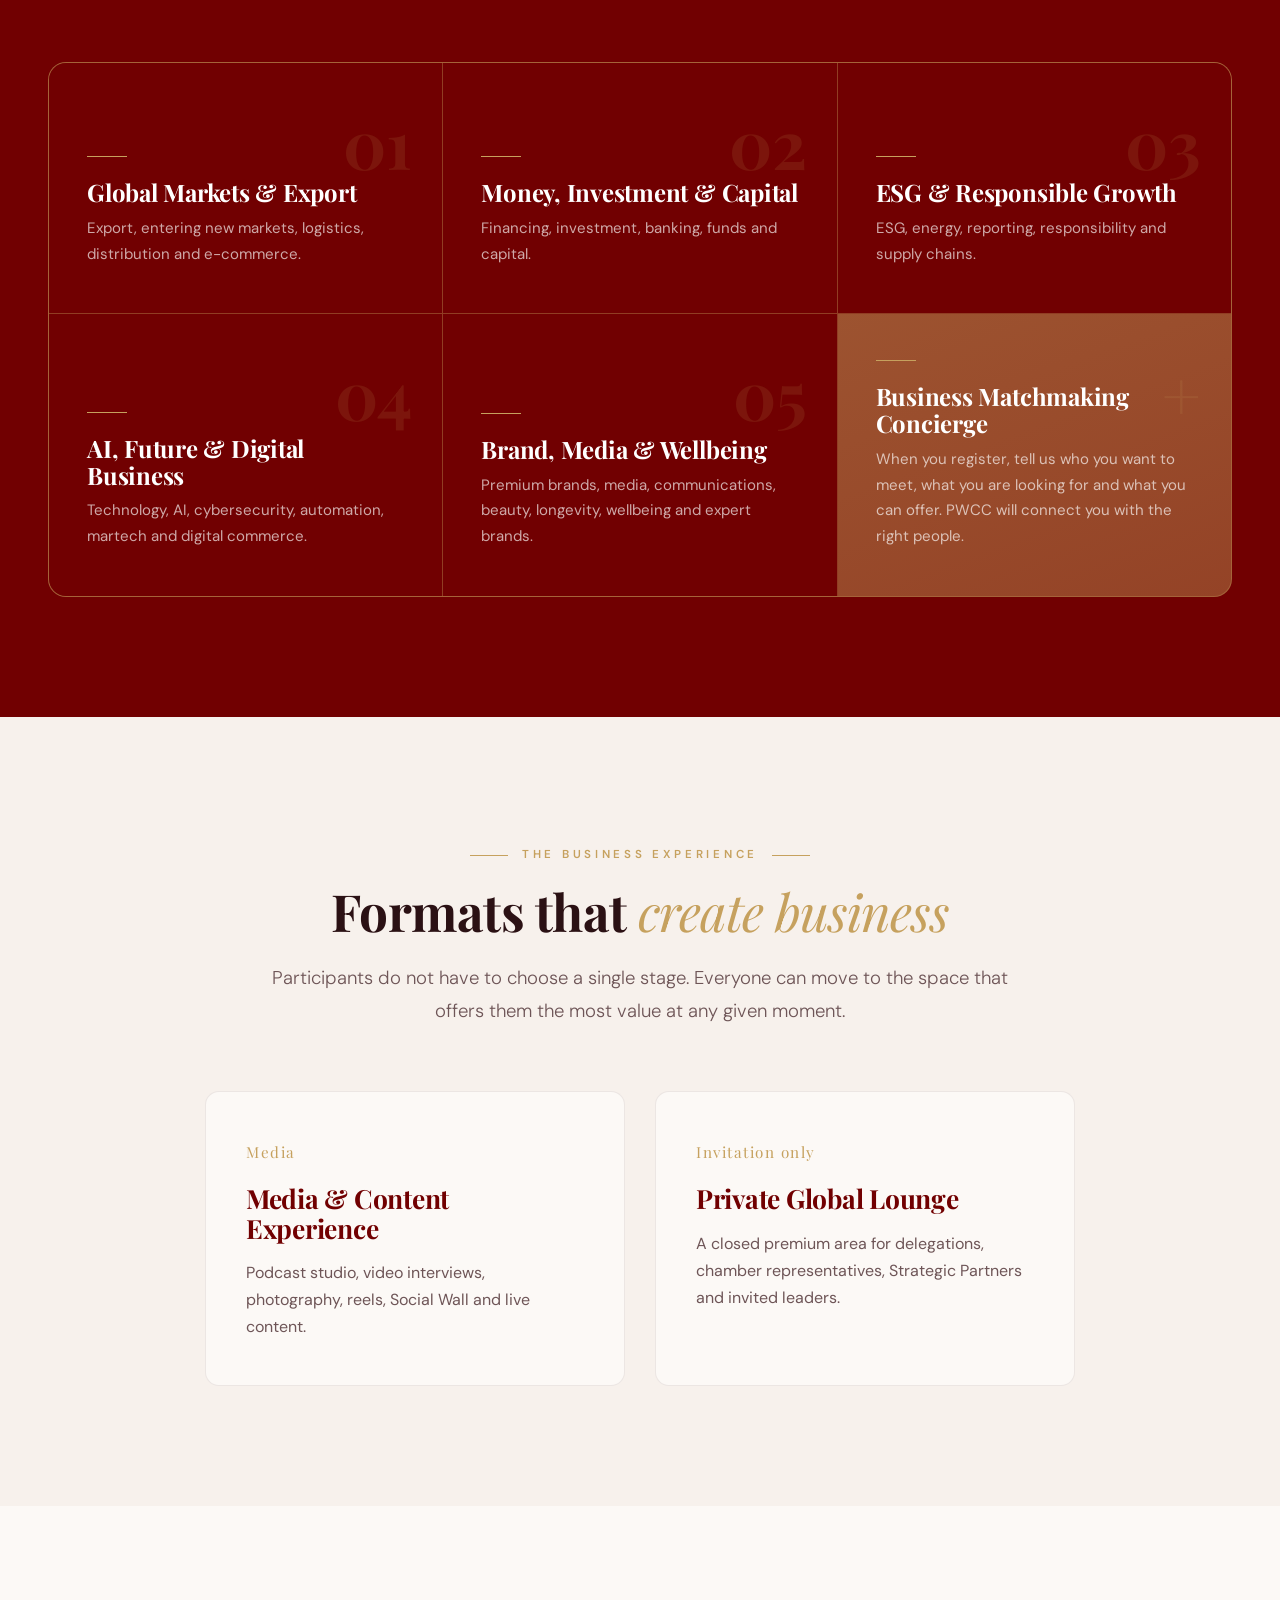
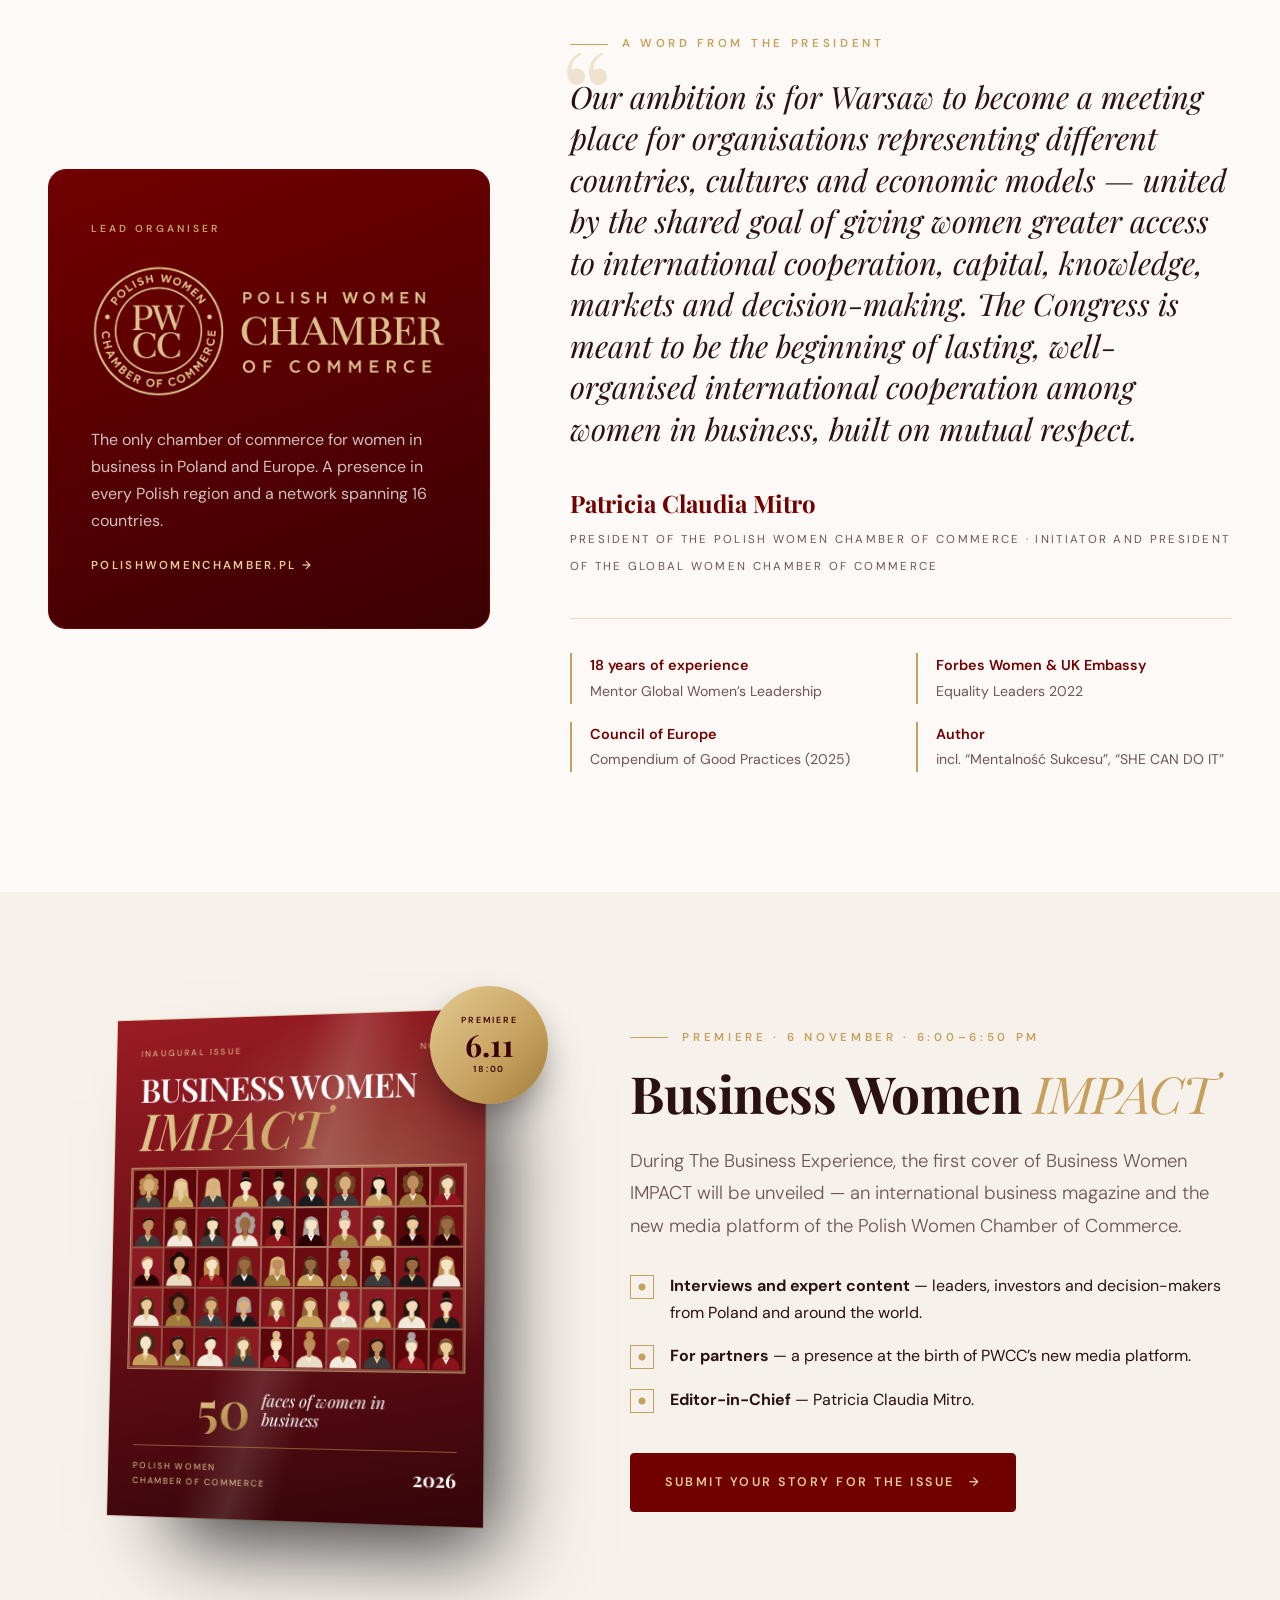
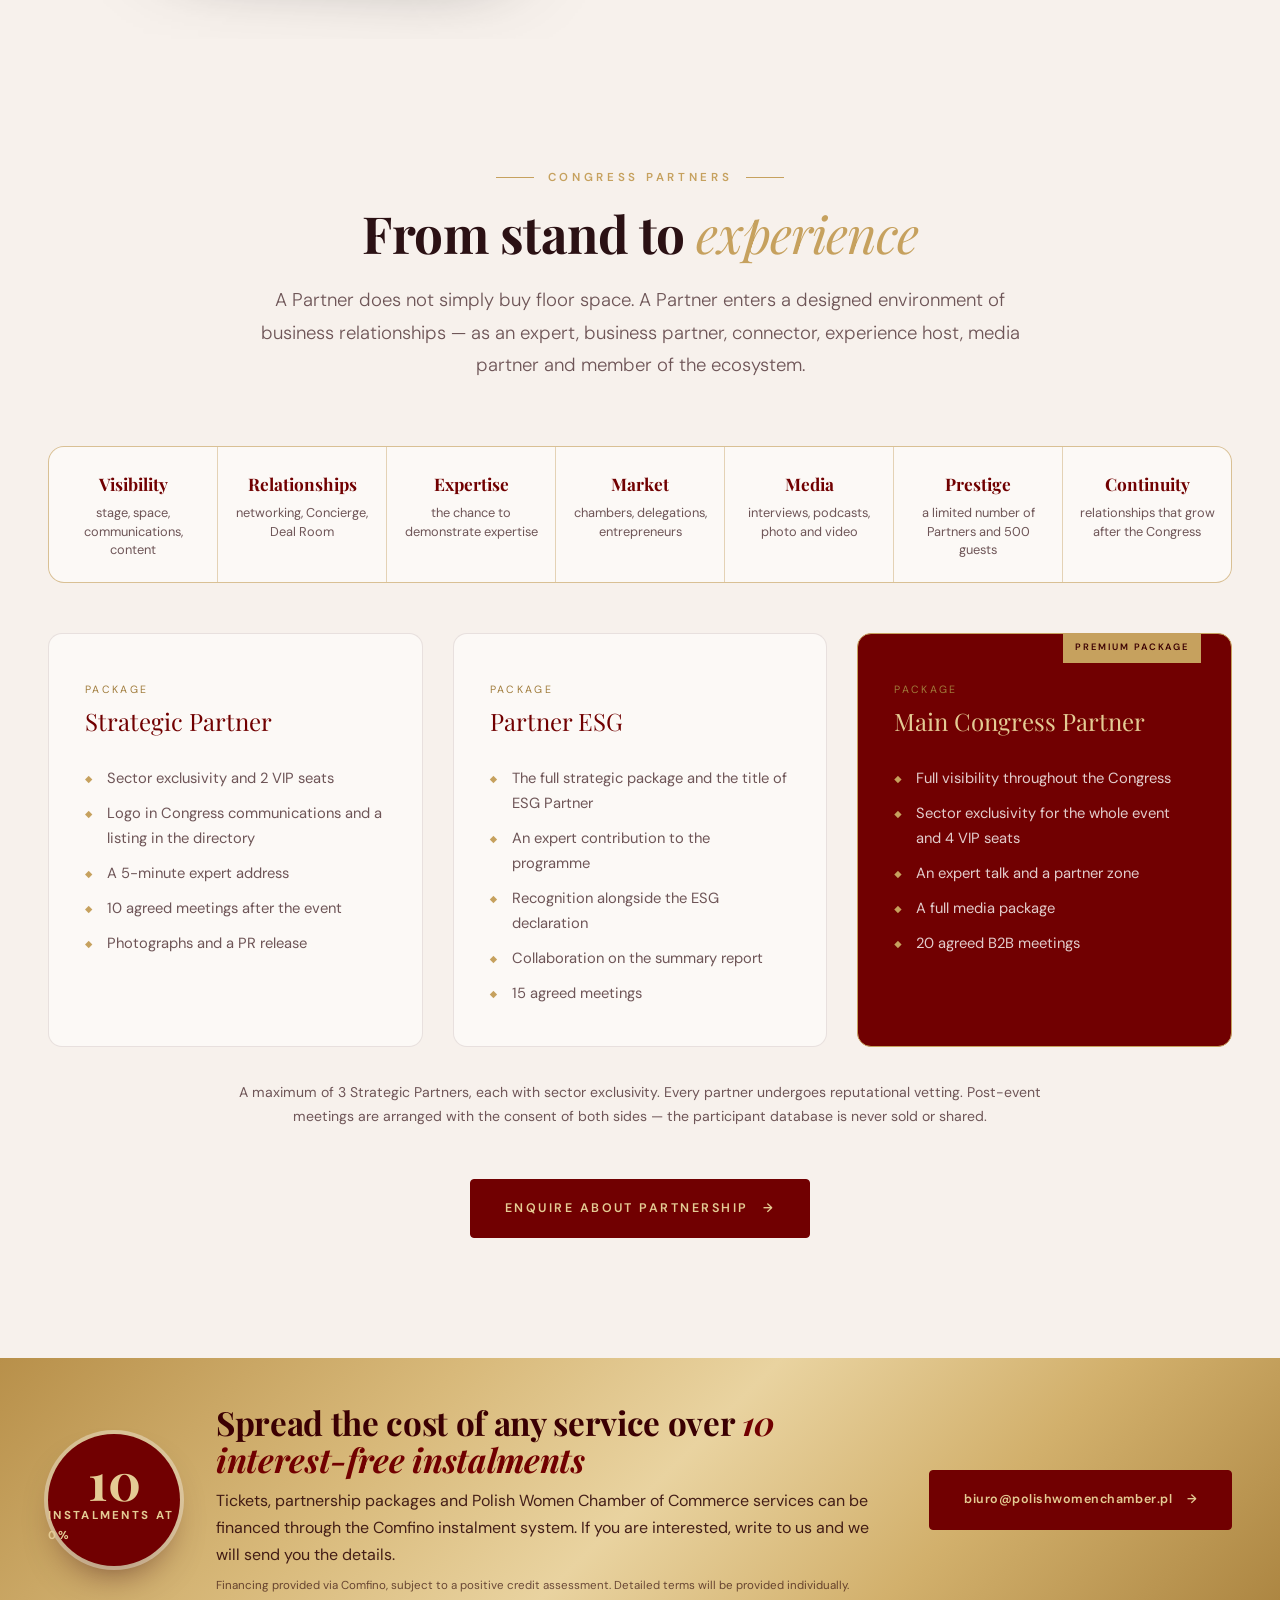
==== commit 43767c00: "Add bilingual Delegations Day page (Zoom, programme, GWCC Manifesto) and update Day I programme Co-A" ====
--- a/index.html
+++ b/index.html
@@ -688,6 +688,7 @@
       <li><a href="#o-kongresie">O Kongresie</a></li>
       <li><a href="#rada">Rada</a></li>
       <li><a href="#delegacje">Delegacje</a></li>
+      <li><a href="dzien-delegacji.html">Dzień Delegacji</a></li>
       <li><a href="#program">Program</a></li>
       <li><a href="#magazyn">Magazyn</a></li>
       <li><a href="#partnerzy">Partnerzy</a></li>
@@ -975,22 +976,26 @@
         <h3>Wspólny plan współpracy gospodarczej <em>do grudnia 2027 r.</em></h3>
         <p>Dzień Delegacji to zamknięte spotkanie ambasadorek, izb gospodarczych i&nbsp;delegacji z&nbsp;ponad 25 państw. Jego zwieńczeniem będzie uroczyste powołanie Global Women Chamber of Commerce — pierwszej światowej instytucji gospodarczej tego typu. Wspólnie wypracujemy międzynarodową mapę potrzeb, zasobów i&nbsp;możliwości oraz plan współpracy gospodarczej z&nbsp;konkretnymi projektami, liderami i&nbsp;terminami realizacji do grudnia 2027 roku. Pierwsze działania ruszą w&nbsp;ciągu 72 godzin.</p>
       </div>
-      <p class="day-note reveal">Spotkanie zamknięte — udział na zaproszenie.</p>
+      <p class="day-note reveal">Spotkanie zamknięte — udział na zaproszenie. Krajowa Izba Gospodarcza, ul. Trębacka 4, Warszawa · połączenie online 10:45 · otwarcie 11:00 · zakończenie 17:00.</p>
+      <p class="reveal" style="text-align:center;margin:0 0 28px"><a class="btn btn-gold" href="dzien-delegacji.html">Link Zoom, pełny program i Manifest Poparcia GWCC →</a></p>
       <ol class="agenda">
-        <li class="reveal"><time>11:00–11:25</time><div><h4>Rejestracja i&nbsp;networking powitalny</h4><p>Potwierdzenie obecności, tłumaczenia i&nbsp;pierwsze kontakty.</p></div></li>
-        <li class="reveal"><time>11:25–11:40</time><div><h4>Otwarcie i&nbsp;wspólna ambicja</h4><p>Cel GWCC jako pierwszej światowej instytucji tego typu oraz rola 25 struktur założycielskich.</p></div></li>
-        <li class="reveal"><time>11:40–12:20</time><div><h4>Międzynarodowa mapa możliwości</h4><p>Każda organizacja przedstawia swój rynek, skalę działania, kompetencje i&nbsp;oczekiwane partnerstwa.</p></div></li>
-        <li class="reveal"><time>12:20–13:05</time><div><h4>Warsztat I: diagnoza i&nbsp;potencjał</h4><p>Potrzeby kobiet biznesu, bariery w&nbsp;eksporcie, ESG, finansowaniu i&nbsp;dostępie do łańcuchów dostaw.</p></div></li>
-        <li class="reveal"><time>13:05–13:25</time><div><h4>Przerwa kawowa</h4><p>Networking według obszarów zainteresowania.</p></div></li>
-        <li class="reveal"><time>13:25–13:45</time><div><h4>Wnioski i&nbsp;wspólne priorytety</h4><p>Najważniejsze potrzeby, zasoby i&nbsp;obszary możliwej współpracy.</p></div></li>
-        <li class="reveal highlight"><time>13:45–14:25</time><div><h4>Global Women Chamber of Commerce</h4><p>Przedstawienie modelu sieci, grona założycieli i&nbsp;uroczyste wręczenie nominacji do tworzonych struktur.</p></div></li>
-        <li class="reveal"><time>14:25–14:40</time><div><h4>Zdjęcia i&nbsp;komunikat medialny</h4><p>Wspólne zdjęcie nominowanych oraz delegacji.</p></div></li>
-        <li class="reveal"><time>14:40–15:00</time><div><h4>Przerwa kawowa</h4><p>Rozmowy z&nbsp;nominowanymi i&nbsp;partnerami.</p></div></li>
-        <li class="reveal"><time>15:00–15:25</time><div><h4>Pierwsze wspólne produkty GWCC</h4><p>Magazyn Business Women IMPACT, międzynarodowe certyfikacje oraz licencje na książki i&nbsp;programy szkoleniowe.</p></div></li>
-        <li class="reveal"><time>15:25–16:15</time><div><h4>Warsztat II: aktywności komercyjne</h4><p>Konkretne przedsięwzięcia: odbiorca, korzyść, model finansowania, liderzy i&nbsp;pierwsze kroki.</p></div></li>
-        <li class="reveal"><time>16:15–16:40</time><div><h4>Prezentacja portfela projektów</h4><p>3–5 najważniejszych projektów, organizacje prowadzące i&nbsp;terminy spotkań startowych.</p></div></li>
-        <li class="reveal"><time>16:40–16:55</time><div><h4>Deklaracje współpracy</h4><p>Zgłoszenia do projektów, komitetów i&nbsp;programów pilotażowych.</p></div></li>
-        <li class="reveal"><time>16:55–17:00</time><div><h4>Zamknięcie</h4><p>Podsumowanie i&nbsp;plan działań na kolejne 72 godziny.</p></div></li>
+        <li class="reveal"><time>9:00–10:30</time><div><h4>Nagrania — wideowizytówki i wywiady</h4></div></li>
+        <li class="reveal"><time>10:15</time><div><h4>Rejestracja i kawa powitalna · Ściana Kompetencji</h4></div></li>
+        <li class="reveal"><time>10:45</time><div><h4>Połączenie uczestniczek online</h4></div></li>
+        <li class="reveal"><time>11:00–11:10</time><div><h4>Otwarcie — powitanie delegacji</h4></div></li>
+        <li class="reveal"><time>11:10–11:55</time><div><h4>International Map of Opportunities</h4><p>Prezentacje delegacji, na sali i online</p></div></li>
+        <li class="reveal"><time>11:55–12:05</time><div><h4>Podsumowanie sesji</h4></div></li>
+        <li class="reveal highlight"><time>12:05–12:45</time><div><h4>Global Women Chamber of Commerce — wystąpienie programowe</h4><p>Patricia Claudia Mitro, Prezydentka Polish Women Chamber of Commerce</p></div></li>
+        <li class="reveal"><time>12:45–13:00</time><div><h4>Pytania z sali</h4></div></li>
+        <li class="reveal"><time>13:00–13:15</time><div><h4>Zdjęcie grupowe pod znakiem GWCC oraz zdjęcia regionalne</h4></div></li>
+        <li class="reveal"><time>13:15–14:00</time><div><h4>Przerwa i networking</h4></div></li>
+        <li class="reveal"><time>14:00–14:45</time><div><h4>Warsztat I — diagnoza</h4><p>Osiem stołów tematycznych</p></div></li>
+        <li class="reveal"><time>14:45–15:00</time><div><h4>Raport ze stołów</h4></div></li>
+        <li class="reveal"><time>15:00–15:15</time><div><h4>Przerwa kawowa</h4></div></li>
+        <li class="reveal"><time>15:15–15:40</time><div><h4>Trzy narzędzia GWCC</h4><p>Wspólny standard i certyfikacja · kanał informacyjno-edukacyjny · licencje edukacyjne</p></div></li>
+        <li class="reveal"><time>15:40–16:25</time><div><h4>Warsztat II — rozwiązania komercyjne</h4></div></li>
+        <li class="reveal"><time>16:25–16:45</time><div><h4>Prezentacje projektów · Tablica Zobowiązań</h4></div></li>
+        <li class="reveal highlight"><time>16:45–17:00</time><div><h4>Zamknięcie</h4><p>Podsumowanie, terminy, drogi przystąpienia do GWCC</p></div></li>
       </ol>
     </div>
 
@@ -1280,6 +1285,29 @@
   "do grudnia 2027 r.": "through December 2027",
   "Dzień Delegacji to zamknięte spotkanie ambasadorek, izb gospodarczych i delegacji z ponad 25 państw. Jego zwieńczeniem będzie uroczyste powołanie Global Women Chamber of Commerce — pierwszej światowej instytucji gospodarczej tego typu. Wspólnie wypracujemy międzynarodową mapę potrzeb, zasobów i możliwości oraz plan współpracy gospodarczej z konkretnymi projektami, liderami i terminami realizacji do grudnia 2027 roku. Pierwsze działania ruszą w ciągu 72 godzin.": "The Delegation Day is a closed meeting of ambassadors, chambers of commerce and delegations from over 25 countries, culminating in the ceremonial launch of the Global Women Chamber of Commerce — the first global economic institution of its kind. Together we will build an international map of needs, resources and opportunities, and an economic cooperation plan with concrete projects, leaders and deadlines through December 2027. The first actions will begin within 72 hours.",
   "Spotkanie zamknięte — udział na zaproszenie.": "Closed meeting — by invitation only.",
+  "Spotkanie zamknięte — udział na zaproszenie. Krajowa Izba Gospodarcza, ul. Trębacka 4, Warszawa · połączenie online 10:45 · otwarcie 11:00 · zakończenie 17:00.": "Closed meeting — by invitation only. Polish Chamber of Commerce (KIG), ul. Trębacka 4, Warsaw · online join 10:45 · opening 11:00 · close 17:00.",
+  "Link Zoom, pełny program i Manifest Poparcia GWCC →": "Zoom link, full programme and the GWCC Manifesto of Support →",
+  "Dzień Delegacji": "Delegations Day",
+  "Nagrania — wideowizytówki i wywiady": "Recordings — video profiles and interviews",
+  "Rejestracja i kawa powitalna · Ściana Kompetencji": "Registration and welcome coffee · Wall of Competences",
+  "Połączenie uczestniczek online": "Online participants join",
+  "Otwarcie — powitanie delegacji": "Opening — welcome to the delegations",
+  "International Map of Opportunities": "International Map of Opportunities",
+  "Prezentacje delegacji, na sali i online": "Delegation presentations, in the room and online",
+  "Podsumowanie sesji": "Session summary",
+  "Global Women Chamber of Commerce — wystąpienie programowe": "Global Women Chamber of Commerce — keynote address",
+  "Patricia Claudia Mitro, Prezydentka Polish Women Chamber of Commerce": "Patricia Claudia Mitro, President of the Polish Women Chamber of Commerce",
+  "Pytania z sali": "Questions from the floor",
+  "Zdjęcie grupowe pod znakiem GWCC oraz zdjęcia regionalne": "Group photograph under the GWCC banner and regional photographs",
+  "Przerwa i networking": "Break and networking",
+  "Warsztat I — diagnoza": "Workshop I — diagnosis",
+  "Osiem stołów tematycznych": "Eight thematic tables",
+  "Raport ze stołów": "Table reports",
+  "Trzy narzędzia GWCC": "Three GWCC instruments",
+  "Wspólny standard i certyfikacja · kanał informacyjno-edukacyjny · licencje edukacyjne": "A common standard and certification · information and education channel · educational licences",
+  "Warsztat II — rozwiązania komercyjne": "Workshop II — commercial solutions",
+  "Prezentacje projektów · Tablica Zobowiązań": "Project presentations · Board of Commitments",
+  "Podsumowanie, terminy, drogi przystąpienia do GWCC": "Summary, deadlines, routes to joining GWCC",
   "Dzień I · 5 listopada": "Day I · 5 November",
   "11:00–17:00 · spotkanie zamknięte": "11:00 am–5:00 pm · closed meeting",
   "Dzień Delegacji · Global Women Chamber of Commerce": "Delegation Day · Global Women Chamber of Commerce",
